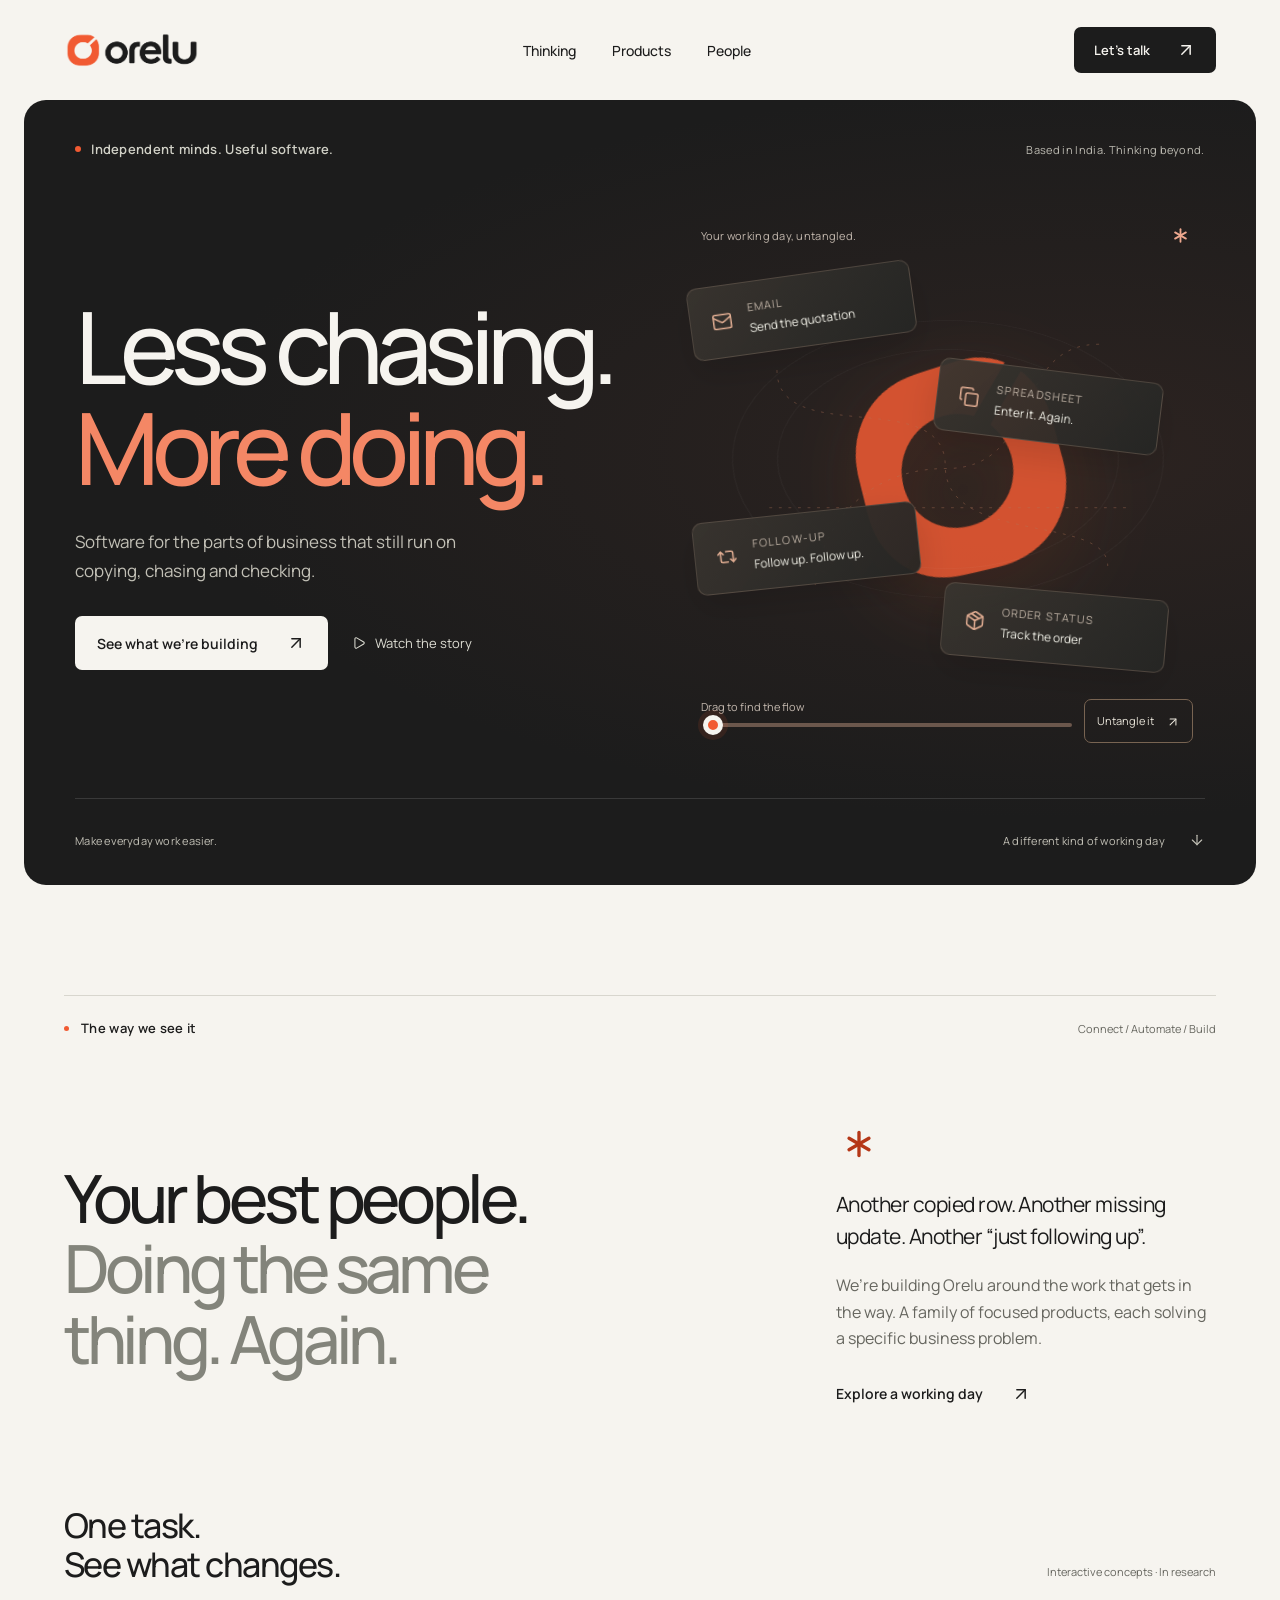
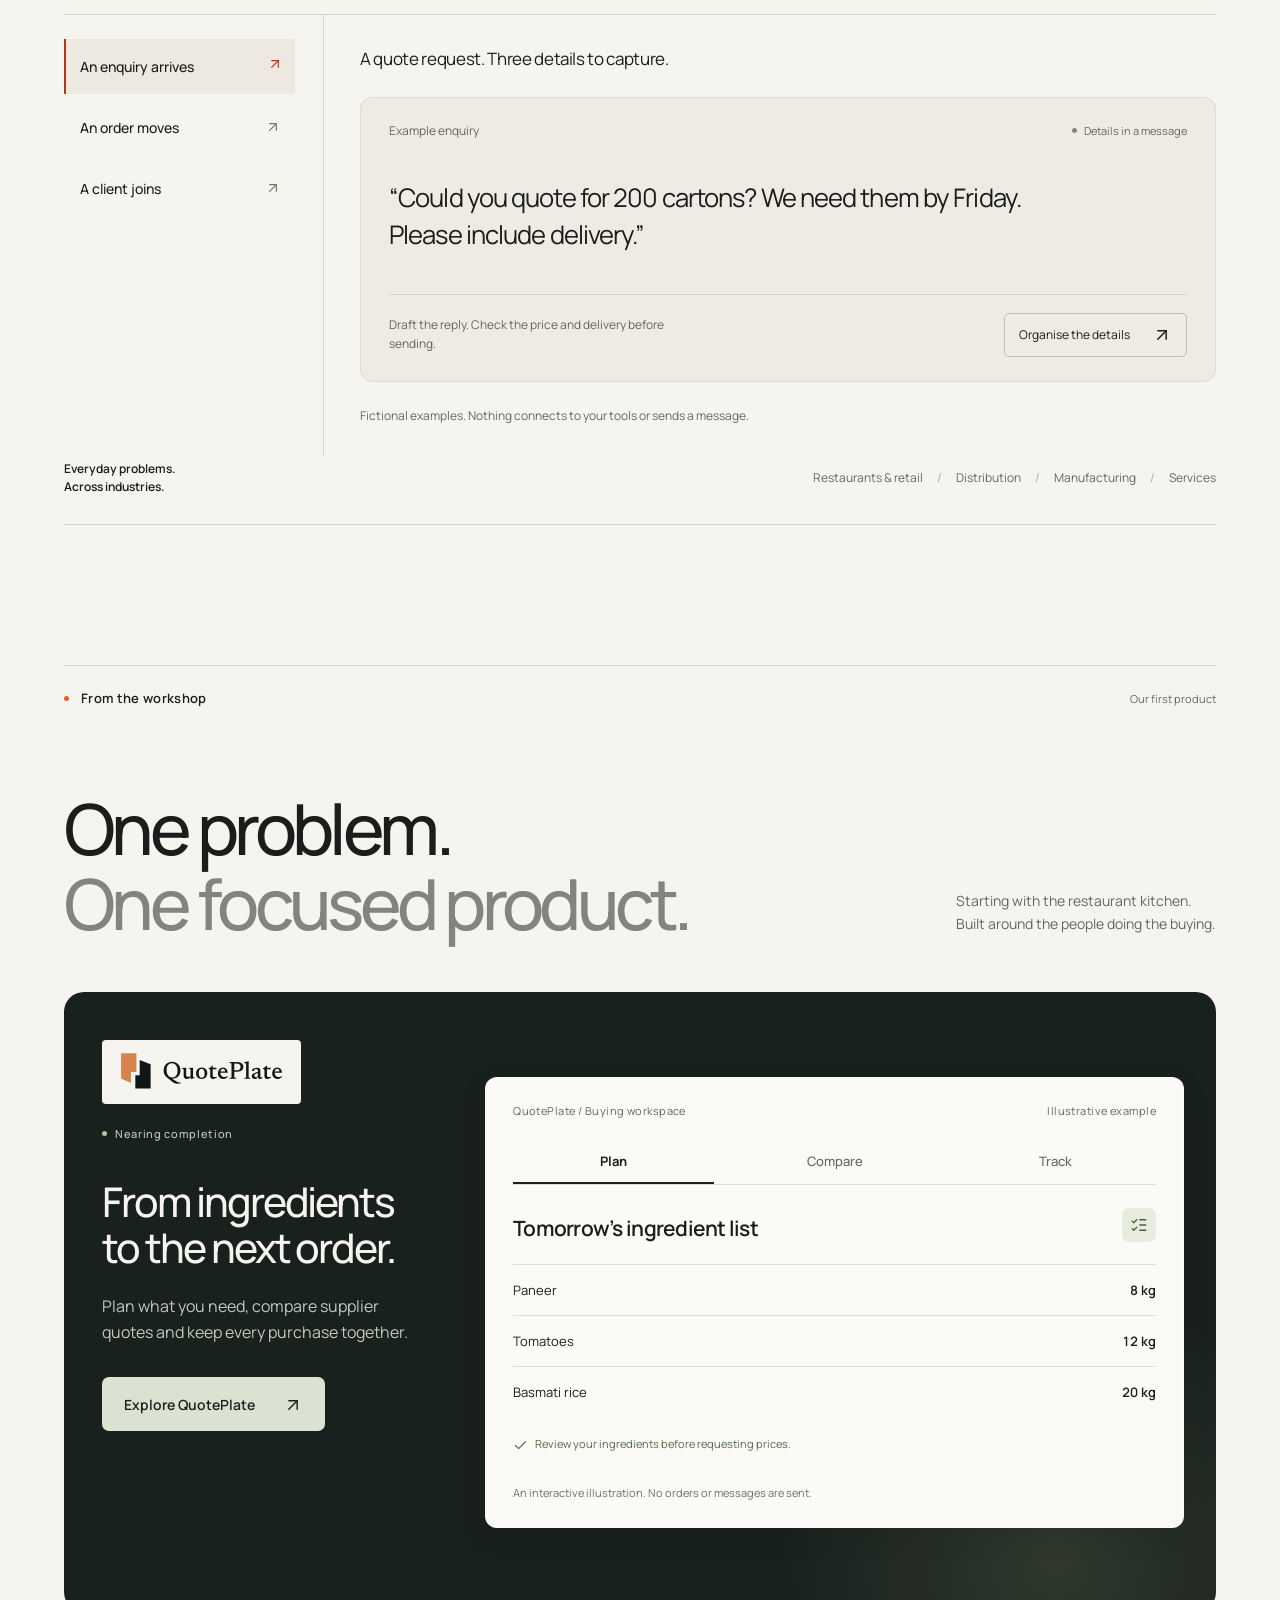
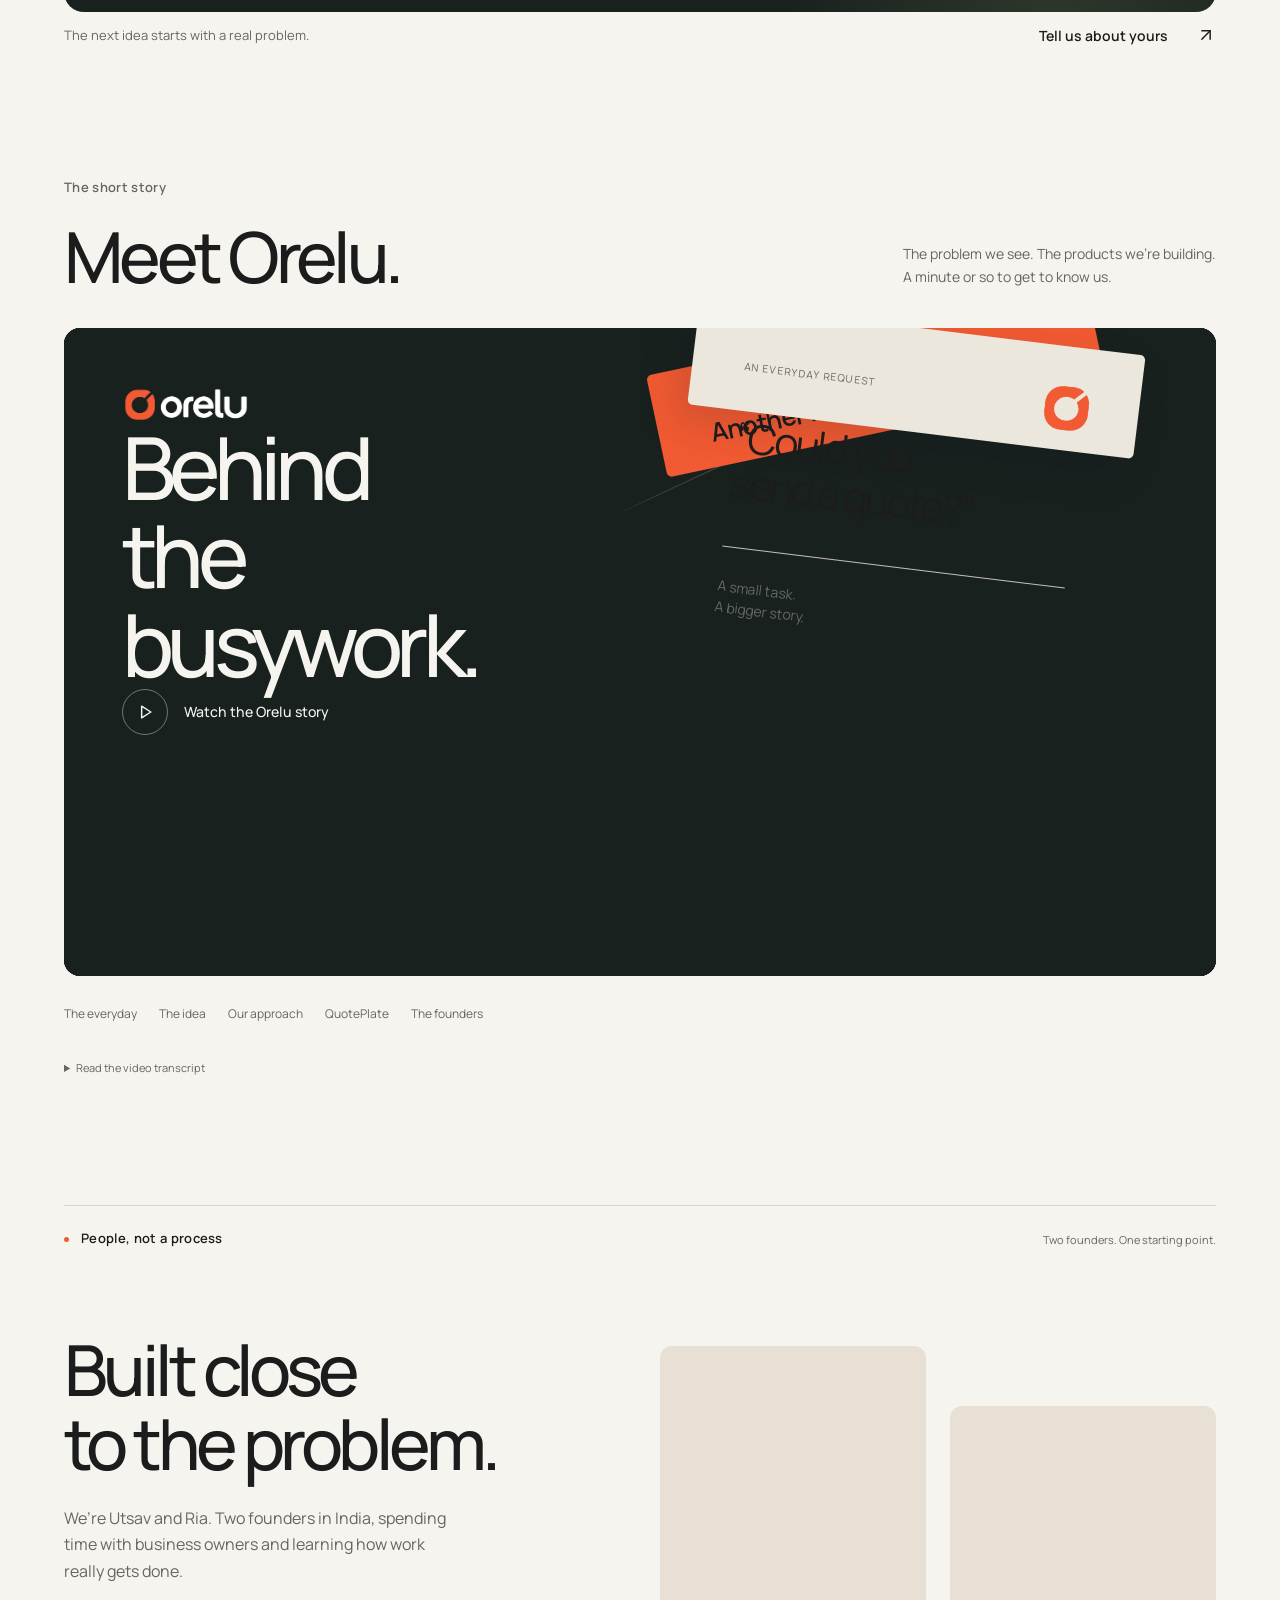
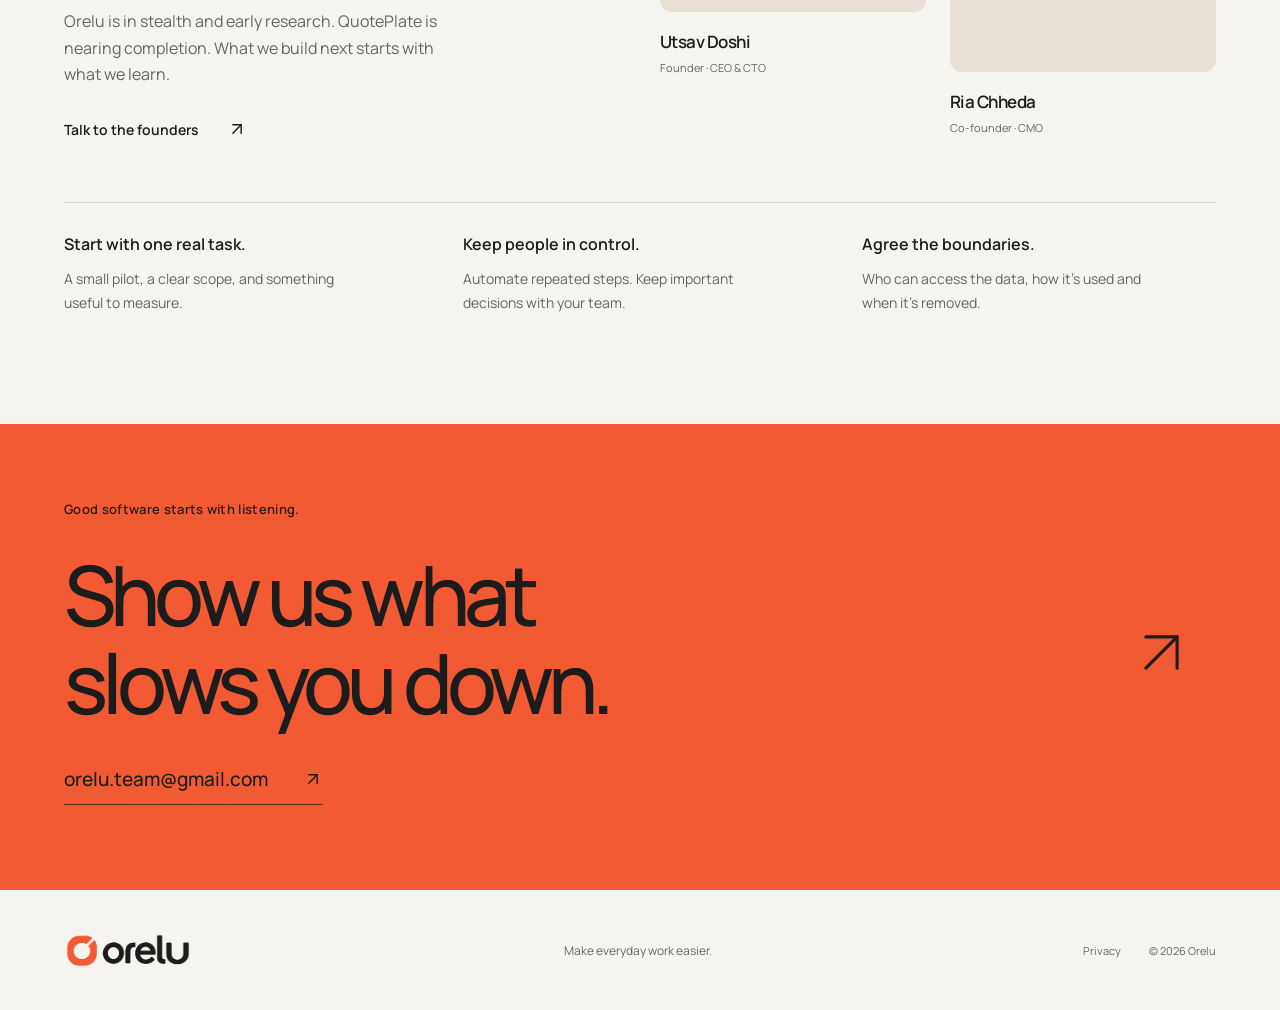
==== index.html @ 189f8495 "Publish interactive examples and new Orelu film cover" ====
<!doctype html>
<html lang="en">
<head>
  <meta charset="utf-8">
  <meta name="viewport" content="width=device-width, initial-scale=1">
  <meta name="description" content="Orelu builds software to make everyday business work easier. An independent company exploring better ways to work, starting with restaurant procurement through QuotePlate.">
  <meta name="theme-color" content="#F6F4EF">
  <meta http-equiv="Content-Security-Policy" content="default-src 'self'; script-src 'self'; style-src 'self'; img-src 'self'; font-src 'self'; connect-src 'self'; media-src 'self' blob:; object-src 'none'; base-uri 'none'; form-action 'none'; upgrade-insecure-requests">
  <meta name="referrer" content="strict-origin-when-cross-origin">
  <title>Orelu — Make everyday work easier.</title>
  <link rel="icon" type="image/png" href="assets/mark.png">
  <link rel="preload" href="assets/manrope.woff2" as="font" type="font/woff2" crossorigin>
  <link rel="stylesheet" href="styles.css">
  <script src="app.js" defer></script>
</head>
<body id="top">
<a class="skip-link" href="#main">Skip to content</a>
<header class="header wrap">
  <a href="#top" class="brand" aria-label="Orelu home"><img src="assets/orelu.png" alt="Orelu" width="147" height="42"></a>
  <button class="menu-toggle" type="button" aria-expanded="false" aria-controls="main-nav" hidden>Menu <span aria-hidden="true">+</span></button>
  <nav id="main-nav" aria-label="Main navigation"><a href="#approach">Thinking</a><a href="#products">Products</a><a href="#about">People</a></nav>
  <a class="contact-link" href="mailto:orelu.team@gmail.com">Let’s talk <svg xmlns="http://www.w3.org/2000/svg" width="20" height="20" viewBox="0 0 24 24" fill="none" stroke="currentColor" stroke-width="1.75" stroke-linecap="round" stroke-linejoin="round" class="lucide lucide-arrow-up-right icon" aria-hidden="true" focusable="false"><path d="M7 7h10v10"></path><path d="M7 17 17 7"></path></svg></a>
</header>
<main id="main">
<section class="hero" aria-labelledby="hero-title">
  <div class="hero-top"><span class="eyebrow"><span class="status-dot" aria-hidden="true"></span> Independent minds. Useful software.</span><span class="hero-coordinate">Based in India. Thinking beyond.</span></div>
  <div class="hero-grid">
    <div class="hero-copy"><h1 id="hero-title">Less chasing.<br><span>More doing.</span></h1><p class="hero-intro">Software for the parts of business that still run on copying, chasing and checking.</p><div class="hero-actions"><a href="#products" class="button button-light">See what we’re building <svg xmlns="http://www.w3.org/2000/svg" width="20" height="20" viewBox="0 0 24 24" fill="none" stroke="currentColor" stroke-width="1.75" stroke-linecap="round" stroke-linejoin="round" class="lucide lucide-arrow-up-right icon" aria-hidden="true" focusable="false"><path d="M7 7h10v10"></path><path d="M7 17 17 7"></path></svg></a><a class="watch-link" href="#film" id="watch-film"><svg xmlns="http://www.w3.org/2000/svg" width="20" height="20" viewBox="0 0 24 24" fill="none" stroke="currentColor" stroke-width="1.75" stroke-linecap="round" stroke-linejoin="round" class="lucide lucide-play icon" aria-hidden="true" focusable="false"><path d="M5 5a2 2 0 0 1 3.008-1.728l11.997 6.998a2 2 0 0 1 .003 3.458l-12 7A2 2 0 0 1 5 19z"></path></svg> Watch the story</a></div></div>
    <div class="workbench" aria-label="An illustration of turning scattered tasks into a clear workflow">
    <div class="bench-top"><span>Your working day, untangled.</span><span class="bench-symbol" aria-hidden="true"><svg xmlns="http://www.w3.org/2000/svg" width="20" height="20" viewBox="0 0 24 24" fill="none" stroke="currentColor" stroke-width="1.75" stroke-linecap="round" stroke-linejoin="round" class="lucide lucide-asterisk icon" aria-hidden="true" focusable="false"><path d="M12 6v12"></path><path d="M17.196 9 6.804 15"></path><path d="m6.804 9 10.392 6"></path></svg></span></div>
    <div class="workflow" id="workflow">
      <svg class="workflow-paths" viewBox="0 0 540 380" fill="none" aria-hidden="true"><path d="M92 98C92 180 268 114 268 198S438 248 438 303"/><path d="M429 71C337 71 369 201 269 201S132 284 132 325"/><path d="M84 242H459"/></svg>
      <div class="task task-quote"><span class="task-icon" aria-hidden="true"><svg xmlns="http://www.w3.org/2000/svg" width="20" height="20" viewBox="0 0 24 24" fill="none" stroke="currentColor" stroke-width="1.75" stroke-linecap="round" stroke-linejoin="round" class="lucide lucide-mail icon" aria-hidden="true" focusable="false"><path d="m22 7-8.991 5.727a2 2 0 0 1-2.009 0L2 7"></path><rect x="2" y="4" width="20" height="16" rx="2"></rect></svg></span><span><small>EMAIL</small>Send the quotation</span><span class="task-check" aria-hidden="true"><svg xmlns="http://www.w3.org/2000/svg" width="20" height="20" viewBox="0 0 24 24" fill="none" stroke="currentColor" stroke-width="1.75" stroke-linecap="round" stroke-linejoin="round" class="lucide lucide-check icon" aria-hidden="true" focusable="false"><path d="M20 6 9 17l-5-5"></path></svg></span></div>
      <div class="task task-copy"><span class="task-icon" aria-hidden="true"><svg xmlns="http://www.w3.org/2000/svg" width="20" height="20" viewBox="0 0 24 24" fill="none" stroke="currentColor" stroke-width="1.75" stroke-linecap="round" stroke-linejoin="round" class="lucide lucide-copy icon" aria-hidden="true" focusable="false"><rect width="14" height="14" x="8" y="8" rx="2" ry="2"></rect><path d="M4 16c-1.1 0-2-.9-2-2V4c0-1.1.9-2 2-2h10c1.1 0 2 .9 2 2"></path></svg></span><span><small>SPREADSHEET</small>Enter it. Again.</span><span class="task-check" aria-hidden="true"><svg xmlns="http://www.w3.org/2000/svg" width="20" height="20" viewBox="0 0 24 24" fill="none" stroke="currentColor" stroke-width="1.75" stroke-linecap="round" stroke-linejoin="round" class="lucide lucide-check icon" aria-hidden="true" focusable="false"><path d="M20 6 9 17l-5-5"></path></svg></span></div>
      <div class="task task-follow"><span class="task-icon" aria-hidden="true"><svg xmlns="http://www.w3.org/2000/svg" width="20" height="20" viewBox="0 0 24 24" fill="none" stroke="currentColor" stroke-width="1.75" stroke-linecap="round" stroke-linejoin="round" class="lucide lucide-repeat2 lucide-repeat-2 icon" aria-hidden="true" focusable="false"><path d="m2 9 3-3 3 3"></path><path d="M13 18H7a2 2 0 0 1-2-2V6"></path><path d="m22 15-3 3-3-3"></path><path d="M11 6h6a2 2 0 0 1 2 2v10"></path></svg></span><span><small>FOLLOW-UP</small>Follow up. Follow up.</span><span class="task-check" aria-hidden="true"><svg xmlns="http://www.w3.org/2000/svg" width="20" height="20" viewBox="0 0 24 24" fill="none" stroke="currentColor" stroke-width="1.75" stroke-linecap="round" stroke-linejoin="round" class="lucide lucide-check icon" aria-hidden="true" focusable="false"><path d="M20 6 9 17l-5-5"></path></svg></span></div>
      <div class="task task-order"><span class="task-icon" aria-hidden="true"><svg xmlns="http://www.w3.org/2000/svg" width="20" height="20" viewBox="0 0 24 24" fill="none" stroke="currentColor" stroke-width="1.75" stroke-linecap="round" stroke-linejoin="round" class="lucide lucide-package icon" aria-hidden="true" focusable="false"><path d="M11 21.73a2 2 0 0 0 2 0l7-4A2 2 0 0 0 21 16V8a2 2 0 0 0-1-1.73l-7-4a2 2 0 0 0-2 0l-7 4A2 2 0 0 0 3 8v8a2 2 0 0 0 1 1.73z"></path><path d="M12 22V12"></path><polyline points="3.29 7 12 12 20.71 7"></polyline><path d="m7.5 4.27 9 5.15"></path></svg></span><span><small>ORDER STATUS</small>Track the order</span><span class="task-check" aria-hidden="true"><svg xmlns="http://www.w3.org/2000/svg" width="20" height="20" viewBox="0 0 24 24" fill="none" stroke="currentColor" stroke-width="1.75" stroke-linecap="round" stroke-linejoin="round" class="lucide lucide-check icon" aria-hidden="true" focusable="false"><path d="M20 6 9 17l-5-5"></path></svg></span></div>
      <div class="workflow-center"><img src="assets/mark.png" alt="" width="84" height="84"></div>
    </div>
    <div class="bench-bottom"><div class="range-control"><label for="workflow-range">Drag to find the flow</label><input type="range" id="workflow-range" min="0" max="100" value="0" aria-controls="workflow" aria-valuetext="Scattered work"></div><p id="workflow-label" aria-live="polite">Scattered work</p><button class="tidy-button" type="button" aria-pressed="false" aria-controls="workflow">Untangle it <span aria-hidden="true"><svg xmlns="http://www.w3.org/2000/svg" width="20" height="20" viewBox="0 0 24 24" fill="none" stroke="currentColor" stroke-width="1.75" stroke-linecap="round" stroke-linejoin="round" class="lucide lucide-arrow-up-right icon" aria-hidden="true" focusable="false"><path d="M7 7h10v10"></path><path d="M7 17 17 7"></path></svg></span></button></div>
  </div>
  </div>
  <div class="hero-bottom"><span>Make everyday work easier.</span><a href="#approach">A different kind of working day <svg xmlns="http://www.w3.org/2000/svg" width="20" height="20" viewBox="0 0 24 24" fill="none" stroke="currentColor" stroke-width="1.75" stroke-linecap="round" stroke-linejoin="round" class="lucide lucide-arrow-down icon" aria-hidden="true" focusable="false"><path d="M12 5v14"></path><path d="m19 12-7 7-7-7"></path></svg></a></div>
</section>
<section class="approach section wrap" id="approach" aria-labelledby="approach-title">
  <div class="section-index"><p class="eyebrow">The way we see it</p><span>Connect / Automate / Build</span></div>
  <div class="manifesto"><h2 id="approach-title">Your best people.<br><span class="muted">Doing the same<br>thing. Again.</span></h2><div class="manifesto-copy"><span class="asterisk" aria-hidden="true"><svg xmlns="http://www.w3.org/2000/svg" width="20" height="20" viewBox="0 0 24 24" fill="none" stroke="currentColor" stroke-width="1.75" stroke-linecap="round" stroke-linejoin="round" class="lucide lucide-asterisk icon" aria-hidden="true" focusable="false"><path d="M12 6v12"></path><path d="M17.196 9 6.804 15"></path><path d="m6.804 9 10.392 6"></path></svg></span><p>Another copied row. Another missing update. Another “just following up”.</p><p>We’re building Orelu around the work that gets in the way. A family of focused products, each solving a specific business problem.</p><a href="#thinking" class="text-link">Explore a working day <svg xmlns="http://www.w3.org/2000/svg" width="20" height="20" viewBox="0 0 24 24" fill="none" stroke="currentColor" stroke-width="1.75" stroke-linecap="round" stroke-linejoin="round" class="lucide lucide-arrow-up-right icon" aria-hidden="true" focusable="false"><path d="M7 7h10v10"></path><path d="M7 17 17 7"></path></svg></a></div></div>
  <div class="workflow-explorer" id="thinking" aria-labelledby="explorer-title">
    <div class="explorer-heading"><h3 id="explorer-title">One task.<br>See what changes.</h3><span>Interactive concepts · In research</span></div>
    <div class="explorer-layout"><div class="example-tabs" role="tablist" aria-label="Explore everyday business processes" aria-orientation="vertical">
      <button id="example-enquiry" role="tab" aria-selected="true" aria-controls="example-panel-enquiry" tabindex="0"><span>An enquiry arrives</span><svg xmlns="http://www.w3.org/2000/svg" width="20" height="20" viewBox="0 0 24 24" fill="none" stroke="currentColor" stroke-width="1.75" stroke-linecap="round" stroke-linejoin="round" class="lucide lucide-arrow-up-right icon" aria-hidden="true" focusable="false"><path d="M7 7h10v10"></path><path d="M7 17 17 7"></path></svg></button>
      <button id="example-order" role="tab" aria-selected="false" aria-controls="example-panel-order" tabindex="-1"><span>An order moves</span><svg xmlns="http://www.w3.org/2000/svg" width="20" height="20" viewBox="0 0 24 24" fill="none" stroke="currentColor" stroke-width="1.75" stroke-linecap="round" stroke-linejoin="round" class="lucide lucide-arrow-up-right icon" aria-hidden="true" focusable="false"><path d="M7 7h10v10"></path><path d="M7 17 17 7"></path></svg></button>
      <button id="example-onboard" role="tab" aria-selected="false" aria-controls="example-panel-onboard" tabindex="-1"><span>A client joins</span><svg xmlns="http://www.w3.org/2000/svg" width="20" height="20" viewBox="0 0 24 24" fill="none" stroke="currentColor" stroke-width="1.75" stroke-linecap="round" stroke-linejoin="round" class="lucide lucide-arrow-up-right icon" aria-hidden="true" focusable="false"><path d="M7 7h10v10"></path><path d="M7 17 17 7"></path></svg></button>
    </div><div class="example-canvas"><div class="example-panel" id="example-panel-enquiry" role="tabpanel" aria-labelledby="example-enquiry" tabindex="0">
<p class="example-problem">A quote request. Three details to capture.</p>
<div class="task-demo"><div class="task-demo-top"><span>Example enquiry</span><span class="demo-state" aria-live="polite">Details in a message</span></div>
<div class="task-demo-body" id="task-detail-enquiry"><p class="raw-request">“Could you quote for 200 cartons? We need them by Friday. Please include delivery.”</p><dl class="organised-details" hidden><div><dt>Item</dt><dd>Cartons</dd></div><div><dt>Quantity</dt><dd>200</dd></div><div><dt>Needed by</dt><dd>Friday</dd></div></dl></div>
<div class="task-demo-bottom"><p class="review-note">Draft the reply. Check the price and delivery before sending.</p><button class="organise-button" type="button" data-organise aria-pressed="false" aria-controls="task-detail-enquiry" hidden>Organise the details <svg class="icon" viewBox="0 0 24 24" fill="none" stroke="currentColor" stroke-width="1.75" stroke-linecap="round" stroke-linejoin="round" aria-hidden="true"><path d="M7 7h10v10"></path><path d="M7 17 17 7"></path></svg></button></div></div></div>
<div class="example-panel" id="example-panel-order" role="tabpanel" aria-labelledby="example-order" tabindex="0" hidden>
<p class="example-problem">An update that needs to reach the right person.</p>
<div class="task-demo"><div class="task-demo-top"><span>Example order update</span><span class="demo-state" aria-live="polite">Details in a message</span></div>
<div class="task-demo-body" id="task-detail-order"><p class="raw-request">“Order 184 is packed. Dispatch is waiting for the delivery address to be confirmed.”</p><dl class="organised-details" hidden><div><dt>Order</dt><dd>184</dd></div><div><dt>Status</dt><dd>Packed</dd></div><div><dt>Next action</dt><dd>Confirm address</dd></div></dl></div>
<div class="task-demo-bottom"><p class="review-note">Confirm the address before authorising dispatch.</p><button class="organise-button" type="button" data-organise aria-pressed="false" aria-controls="task-detail-order" hidden>Organise the details <svg class="icon" viewBox="0 0 24 24" fill="none" stroke="currentColor" stroke-width="1.75" stroke-linecap="round" stroke-linejoin="round" aria-hidden="true"><path d="M7 7h10v10"></path><path d="M7 17 17 7"></path></svg></button></div></div></div>
<div class="example-panel" id="example-panel-onboard" role="tabpanel" aria-labelledby="example-onboard" tabindex="0" hidden>
<p class="example-problem">A new client. A few things still missing.</p>
<div class="task-demo"><div class="task-demo-top"><span>Example client handover</span><span class="demo-state" aria-live="polite">Details in a message</span></div>
<div class="task-demo-body" id="task-detail-onboard"><p class="raw-request">“The agreement is signed. We still need the billing contact and someone to approve account access.”</p><dl class="organised-details" hidden><div><dt>Agreement</dt><dd>Signed</dd></div><div><dt>Missing</dt><dd>Billing contact</dd></div><div><dt>Access</dt><dd>Needs approval</dd></div></dl></div>
<div class="task-demo-bottom"><p class="review-note">Review the missing details before granting access.</p><button class="organise-button" type="button" data-organise aria-pressed="false" aria-controls="task-detail-onboard" hidden>Organise the details <svg class="icon" viewBox="0 0 24 24" fill="none" stroke="currentColor" stroke-width="1.75" stroke-linecap="round" stroke-linejoin="round" aria-hidden="true"><path d="M7 7h10v10"></path><path d="M7 17 17 7"></path></svg></button></div></div></div>
<p class="example-note">Fictional examples. Nothing connects to your tools or sends a message.</p></div></div>
  </div>
  <div class="industry-note"><span>Everyday problems.<br>Across industries.</span><p>Restaurants & retail <span aria-hidden="true">/</span> Distribution <span aria-hidden="true">/</span> Manufacturing <span aria-hidden="true">/</span> Services</p></div>
</section>
<section class="products section wrap" id="products" aria-labelledby="products-title">
  <div class="section-index"><p class="eyebrow">From the workshop</p><span>Our first product</span></div>
  <div class="product-heading"><h2 id="products-title">One problem.<br><span class="muted">One focused product.</span></h2><p>Starting with the restaurant kitchen.<br>Built around the people doing the buying.</p></div>
  <article class="product-card">
    <div class="product-copy"><div class="product-brand"><img src="assets/quoteplate.svg" alt="QuotePlate" width="184" height="48"><span class="status">Nearing completion</span></div><h3>From ingredients<br>to the next order.</h3><p>Plan what you need, compare supplier quotes and keep every purchase together.</p><a href="https://quoteplate.netlify.app/" class="button button-dark" target="_blank" rel="noopener noreferrer">Explore QuotePlate <span aria-hidden="true"><svg xmlns="http://www.w3.org/2000/svg" width="20" height="20" viewBox="0 0 24 24" fill="none" stroke="currentColor" stroke-width="1.75" stroke-linecap="round" stroke-linejoin="round" class="lucide lucide-arrow-up-right icon" aria-hidden="true" focusable="false"><path d="M7 7h10v10"></path><path d="M7 17 17 7"></path></svg></span><span class="sr-only"> (opens a new tab)</span></a></div>
    <div class="product-stage"><div class="product-preview">
      <div class="preview-header"><span>QuotePlate / Buying workspace</span><span>Illustrative example</span></div>
      <div class="product-tabs" role="tablist" aria-label="Explore QuotePlate’s workflow"><button id="tab-plan" role="tab" aria-controls="panel-plan" aria-selected="true" tabindex="0">Plan</button><button id="tab-compare" role="tab" aria-controls="panel-compare" aria-selected="false" tabindex="-1">Compare</button><button id="tab-track" role="tab" aria-controls="panel-track" aria-selected="false" tabindex="-1">Track</button></div>
      <div id="panel-plan" class="preview-panel" role="tabpanel" aria-labelledby="tab-plan" tabindex="0"><div class="panel-title"><div><h4>Tomorrow’s ingredient list</h4></div><span class="preview-icon" aria-hidden="true"><svg xmlns="http://www.w3.org/2000/svg" width="20" height="20" viewBox="0 0 24 24" fill="none" stroke="currentColor" stroke-width="1.75" stroke-linecap="round" stroke-linejoin="round" class="lucide lucide-list-checks icon" aria-hidden="true" focusable="false"><path d="M13 5h8"></path><path d="M13 12h8"></path><path d="M13 19h8"></path><path d="m3 17 2 2 4-4"></path><path d="m3 7 2 2 4-4"></path></svg></span></div><div class="ingredient-row"><span>Paneer</span><span>8 kg</span></div><div class="ingredient-row"><span>Tomatoes</span><span>12 kg</span></div><div class="ingredient-row"><span>Basmati rice</span><span>20 kg</span></div><div class="preview-note"><span aria-hidden="true"><svg xmlns="http://www.w3.org/2000/svg" width="20" height="20" viewBox="0 0 24 24" fill="none" stroke="currentColor" stroke-width="1.75" stroke-linecap="round" stroke-linejoin="round" class="lucide lucide-check icon" aria-hidden="true" focusable="false"><path d="M20 6 9 17l-5-5"></path></svg></span> Review your ingredients before requesting prices.</div></div>
      <div id="panel-compare" class="preview-panel" role="tabpanel" aria-labelledby="tab-compare" tabindex="0" hidden><div class="panel-title"><div><h4>Paneer quotes, side by side</h4></div><span class="preview-icon" aria-hidden="true"><svg xmlns="http://www.w3.org/2000/svg" width="20" height="20" viewBox="0 0 24 24" fill="none" stroke="currentColor" stroke-width="1.75" stroke-linecap="round" stroke-linejoin="round" class="lucide lucide-arrow-left-right icon" aria-hidden="true" focusable="false"><path d="M8 3 4 7l4 4"></path><path d="M4 7h16"></path><path d="m16 21 4-4-4-4"></path><path d="M20 17H4"></path></svg></span></div><div class="compare-head"><span>Paneer · 8 kg</span><span>Price / kg</span></div><div class="ingredient-row"><span>Sample supplier A</span><span>₹320</span></div><div class="ingredient-row"><span>Sample supplier B</span><span>₹335</span></div><div class="ingredient-row"><span>Sample supplier C</span><span>₹310</span></div><div class="preview-note">Compare tax and delivery charges before deciding.</div></div>
      <div id="panel-track" class="preview-panel" role="tabpanel" aria-labelledby="tab-track" tabindex="0" hidden><div class="panel-title"><div><h4>From decision to delivery</h4></div><span class="preview-icon" aria-hidden="true"><svg xmlns="http://www.w3.org/2000/svg" width="20" height="20" viewBox="0 0 24 24" fill="none" stroke="currentColor" stroke-width="1.75" stroke-linecap="round" stroke-linejoin="round" class="lucide lucide-clipboard-check icon" aria-hidden="true" focusable="false"><rect width="8" height="4" x="8" y="2" rx="1" ry="1"></rect><path d="M16 4h2a2 2 0 0 1 2 2v14a2 2 0 0 1-2 2H6a2 2 0 0 1-2-2V6a2 2 0 0 1 2-2h2"></path><path d="m9 14 2 2 4-4"></path></svg></span></div><div class="ingredient-row"><span>Purchasing decision</span><span class="record-label">Recorded</span></div><div class="ingredient-row"><span>Delivery</span><span class="record-label">Received</span></div><div class="ingredient-row"><span>Next purchase</span><span class="record-label">Ready to repeat</span></div><div class="preview-note">Keep purchasing history with your restaurant team.</div></div>
      <p class="preview-disclaimer">An interactive illustration. No orders or messages are sent.</p>
    </div>
  </div></article>
  <div class="next-product"><p>The next idea starts with a real problem.</p><a class="text-link" href="mailto:orelu.team@gmail.com">Tell us about yours <svg xmlns="http://www.w3.org/2000/svg" width="20" height="20" viewBox="0 0 24 24" fill="none" stroke="currentColor" stroke-width="1.75" stroke-linecap="round" stroke-linejoin="round" class="lucide lucide-arrow-up-right icon" aria-hidden="true" focusable="false"><path d="M7 7h10v10"></path><path d="M7 17 17 7"></path></svg></a></div>
</section>
<section id="film" class="film-section section wrap" aria-labelledby="film-title"><div class="film-heading"><div><p class="eyebrow">The short story</p><h2 id="film-title">Meet Orelu.</h2></div><p>The problem we see. The products we’re building.<br>A minute or so to get to know us.</p></div><div class="film-player"><video id="intro-video" tabindex="0" controls playsinline preload="none" poster="assets/orelu-brand-film.jpg" aria-label="Orelu introduction"><source src="assets/orelu-brand-film.mp4" type="video/mp4"><track kind="captions" src="assets/orelu-brand-film.vtt" srclang="en" label="English"><p>Your browser does not support video. <a href="assets/orelu-brand-film.mp4">Download the Orelu introduction</a>.</p></video><button class="film-cover" type="button" aria-label="Play the Orelu introduction with sound" aria-controls="intro-video" hidden>
<span class="film-cover-copy"><img src="assets/orelu-light.png" alt="" width="147" height="42"><span class="film-cover-title">Behind<br>the busywork.</span><span class="film-cover-play"><svg class="icon" viewBox="0 0 24 24" fill="none" stroke="currentColor" stroke-width="1.75" stroke-linejoin="round" aria-hidden="true"><path d="m8 5 11 7-11 7Z"></path></svg> Watch the Orelu story</span></span>
<span class="film-cover-art" aria-hidden="true"><span class="cover-orbit"></span><span class="cover-slip slip-back">Another follow-up.</span><span class="cover-slip slip-front"><span class="slip-label">AN EVERYDAY REQUEST</span><span class="slip-message">“Could you<br>send a quote?”</span><span class="slip-rule"></span><span class="slip-foot">A small task.<br>A bigger story.</span><img src="assets/mark.png" alt="" width="64" height="64"></span></span>
</button></div><div class="film-chapters" aria-label="Jump to a video chapter"><button type="button" aria-controls="intro-video" data-film-time="0.00">The everyday</button><button type="button" aria-controls="intro-video" data-film-time="16.29">The idea</button><button type="button" aria-controls="intro-video" data-film-time="24.45">Our approach</button><button type="button" aria-controls="intro-video" data-film-time="34.17">QuotePlate</button><button type="button" aria-controls="intro-video" data-film-time="55.08">The founders</button></div><p id="film-status" class="film-status" role="status" aria-live="polite"></p><details class="transcript"><summary>Read the video transcript</summary><p>You answer an enquiry. Copy the details into a sheet. Then chase an approval. By the time you're done, there's another one waiting. That's the everyday work we're looking at. The small, repeated jobs that take people away from running their business. Orelu is our way of working on that problem. We're building a family of software products, each focused on one business need. The approach is simple. Connect the information. Automate the repeated steps. And leave the important decisions with the people who know the business. Our first product is QuotePlate. It's nearly ready, and it's built around how restaurants buy their ingredients. Start with a menu. Review what you need. Then bring suppliers and price requests into the same workflow. Compare the quotes, including tax and delivery. Make a decision, and keep a record of what arrives. We're Utsav and Ria, two founders in India. We're still early, listening to business owners across different industries. We start with one task, clear access rules, and a small pilot. If it helps, we build from there. Got something your team keeps doing the hard way? Tell us. Orelu. Make everyday work easier.</p></details></section>
<section class="people-section section wrap" id="about" aria-labelledby="about-title">
 <div class="section-index"><p class="eyebrow">People, not a process</p><span>Two founders. One starting point.</span></div>
 <div class="people-grid"><div class="people-copy"><h2 id="about-title">Built close<br>to the problem.</h2><p>We’re Utsav and Ria. Two founders in India, spending time with business owners and learning how work really gets done.</p><p>Orelu is in stealth and early research. QuotePlate is nearing completion. What we build next starts with what we learn.</p><a href="mailto:orelu.team@gmail.com" class="text-link">Talk to the founders <svg xmlns="http://www.w3.org/2000/svg" width="20" height="20" viewBox="0 0 24 24" fill="none" stroke="currentColor" stroke-width="1.75" stroke-linecap="round" stroke-linejoin="round" class="lucide lucide-arrow-up-right icon" aria-hidden="true" focusable="false"><path d="M7 7h10v10"></path><path d="M7 17 17 7"></path></svg></a></div><div class="founders"><article class="founder"><div class="portrait avatar avatar-utsav"><img src="assets/founder-avatars.png" width="1774" height="887" alt="Illustrated avatar for Utsav Doshi" loading="lazy"></div><h3>Utsav Doshi</h3><p>Founder · CEO & CTO</p></article><article class="founder"><div class="portrait avatar avatar-ria"><img src="assets/founder-avatars.png" width="1774" height="887" alt="Illustrated avatar for Ria Chheda" loading="lazy"></div><h3>Ria Chheda</h3><p>Co-founder · CMO</p></article></div></div>
 <div class="principles" aria-label="How we work"><article><span>Start with one real task.</span><p>A small pilot, a clear scope, and something useful to measure.</p></article><article><span>Keep people in control.</span><p>Automate repeated steps. Keep important decisions with your team.</p></article><article><span>Agree the boundaries.</span><p>Who can access the data, how it’s used and when it’s removed.</p></article></div>
</section>
<section class="contact-section" id="contact" aria-labelledby="contact-title"><div class="wrap contact-grid"><div><p class="eyebrow">Good software starts with listening.</p><h2 id="contact-title">Show us what<br>slows you down.</h2><a class="email-link" href="mailto:orelu.team@gmail.com">orelu.team@gmail.com <svg xmlns="http://www.w3.org/2000/svg" width="20" height="20" viewBox="0 0 24 24" fill="none" stroke="currentColor" stroke-width="1.75" stroke-linecap="round" stroke-linejoin="round" class="lucide lucide-arrow-up-right icon" aria-hidden="true" focusable="false"><path d="M7 7h10v10"></path><path d="M7 17 17 7"></path></svg></a></div><a class="contact-arrow" href="mailto:orelu.team@gmail.com" aria-label="Email Orelu"><svg xmlns="http://www.w3.org/2000/svg" width="20" height="20" viewBox="0 0 24 24" fill="none" stroke="currentColor" stroke-width="1.75" stroke-linecap="round" stroke-linejoin="round" class="lucide lucide-arrow-up-right icon" aria-hidden="true" focusable="false"><path d="M7 7h10v10"></path><path d="M7 17 17 7"></path></svg></a></div></section>
</main>
<footer class="footer wrap"><a href="#top" aria-label="Orelu home"><img src="assets/orelu.png" alt="Orelu" width="147" height="42"></a><p>Make everyday work easier.</p><div><a href="privacy.html">Privacy</a><span>© 2026 Orelu</span></div></footer>
</body></html>
---- styles.css ----
@font-face{font-family:Manrope;src:url('assets/manrope.woff2') format('woff2');font-weight:200 800;font-display:swap}
@font-face{font-family:Sora;src:url('assets/sora-semibold.ttf') format('truetype');font-weight:600;font-display:swap}
:root{--paper:#f6f4ef;--ink:#1c1c1c;--muted:#66665f;--line:#d8d6ce;--orange:#f15a32;--dark-orange:#b53717;--green:#19211f;--space:clamp(24px,5vw,80px);--ease:cubic-bezier(.22,.8,.2,1)}
*{box-sizing:border-box}html{scroll-behavior:smooth;scroll-padding-top:32px}body{margin:0;background:var(--paper);color:var(--ink);font-family:Manrope,sans-serif;-webkit-font-smoothing:antialiased}a{color:inherit;text-decoration:none}button,input{font:inherit}button,a,input{-webkit-tap-highlight-color:transparent}button{cursor:pointer}button{color:inherit}img{display:block;max-width:100%;height:auto}p{line-height:1.65}h1,h2,h3,h4,p{margin-top:0}h1,h2,h3{font-weight:500;text-wrap:balance}h1,h2{letter-spacing:-.065em}h2{font-size:clamp(42px,5.5vw,80px);line-height:1.06;margin-bottom:0}h3{letter-spacing:-.045em}a,button{touch-action:manipulation}a:focus-visible,button:focus-visible,input:focus-visible,[tabindex="0"]:focus-visible{outline:3px solid var(--orange);outline-offset:6px}::selection{background:#ffc1a8;color:#1c1c1c}[hidden]{display:none!important}.wrap{max-width:1600px;margin-inline:auto;padding-inline:var(--space)}.section{padding-block:110px}.icon{display:inline-block;width:20px;height:20px;flex-shrink:0;vertical-align:middle;stroke-width:1.75}.eyebrow{font-size:13px;font-weight:600;letter-spacing:.025em;margin:0}.muted{color:#83847b}.skip-link{position:fixed;top:-90px;left:20px;background:var(--ink);color:var(--paper);padding:16px;z-index:40}.skip-link:focus{top:15px}.sr-only{position:absolute;width:1px;height:1px;overflow:hidden;clip:rect(0,0,0,0);white-space:nowrap}.header{height:100px;display:flex;align-items:center;justify-content:space-between;gap:35px}.brand img{width:136px}.header nav{display:flex;gap:36px}.header nav a{font-size:14px;font-weight:500;min-height:44px;display:flex;align-items:center;position:relative}.header nav a:after{content:'';position:absolute;bottom:7px;height:1px;background:var(--ink);left:0;right:0;transform:scaleX(0);transform-origin:left;transition:transform .25s var(--ease)}.header nav a:hover:after{transform:scaleX(1)}.contact-link{display:inline-flex;gap:26px;align-items:center;min-height:46px;padding:12px 20px;background:var(--ink);color:var(--paper);border-radius:7px;font-size:13px;font-weight:600;transition:background .2s}.contact-link:hover{background:#3e4037}.menu-toggle{display:none}.button{display:inline-flex;align-items:center;justify-content:space-between;gap:28px;min-height:54px;padding:16px 22px;border-radius:7px;font-size:14px;font-weight:600;transition:background .25s,transform .25s var(--ease)}.button:hover{transform:translateY(-2px)}.button:active{transform:translateY(0)}.button-light{background:var(--paper);color:var(--ink)}.button-light:hover{background:#e7e1d5}.button-dark{background:var(--ink);color:var(--paper)}.button-dark:hover{background:#373b34}.text-link{display:inline-flex;align-items:center;justify-content:space-between;gap:28px;min-height:44px;font-size:14px;font-weight:600}.text-link .icon,.contact-link .icon,.button .icon{transition:transform .3s var(--ease)}.text-link:hover .icon,.contact-link:hover .icon,.button:hover .icon{transform:translate(3px,-3px)}
/* One dark opening, with a working-day illustration controlled by the visitor. */
.hero{position:relative;max-width:1552px;margin:0 24px;background:#1c1c1c;border-radius:22px;color:var(--paper);padding:40px clamp(30px,4vw,64px) 28px;overflow:hidden}.hero:before{content:'';position:absolute;inset:0;background:radial-gradient(ellipse at 85% 45%,#54342b4a,transparent 60%);pointer-events:none}.hero-top,.hero-bottom{position:relative;display:flex;align-items:center;justify-content:space-between;gap:24px;z-index:2}.hero-top .eyebrow{display:flex;align-items:center;gap:10px;color:#d0d0c6}.status-dot{width:6px;height:6px;background:var(--orange);border-radius:50%}.hero-coordinate{font-size:11px;color:#bebcb3;letter-spacing:.03em}.hero-grid{position:relative;display:grid;grid-template-columns:1.13fr 1fr;align-items:center;gap:30px;min-height:640px;padding-block:45px 35px}.hero-copy{position:relative;z-index:2}.hero h1{font-size:clamp(64px,7.8vw,120px);font-weight:500;line-height:1.015;letter-spacing:-.075em;margin:0 0 30px;white-space:nowrap}.hero h1>span{color:#f48765}.hero-intro{color:#c2c0b6;font-size:17px;max-width:390px;margin:0 0 30px;line-height:1.7}.hero-actions{display:flex;gap:24px;align-items:center;flex-wrap:wrap}.watch-link{display:inline-flex;align-items:center;gap:9px;min-height:44px;color:#deded4;font-size:13px}.watch-link:hover{color:white}.watch-link .icon{width:14px;height:14px}.hero-bottom{border-top:1px solid #ffffff20;padding-top:24px;font-size:11px;color:#c2c0b6;letter-spacing:.02em}.hero-bottom a{display:flex;align-items:center;gap:24px;min-height:34px}.hero-bottom .icon{width:16px}.workbench{position:relative;min-width:0;align-self:center;--flow:0}.bench-top{display:flex;align-items:center;justify-content:space-between;font-size:11px;letter-spacing:.025em;color:#c2b7ad;padding-inline:12px}.bench-symbol .icon{width:25px;height:25px;color:#eea88f}.workflow{position:relative;height:420px;isolation:isolate}.workflow:before,.workflow:after{content:'';position:absolute;width:340px;height:340px;left:calc(50% - 170px);top:40px;border:1px solid #ffffff0a;border-radius:50%;transform:rotateX(50deg) rotateZ(-30deg);pointer-events:none}.workflow:after{width:430px;height:430px;left:calc(50% - 215px);top:-5px}.workflow-paths{position:absolute;inset:0;width:100%;height:100%;stroke:#b4785b66;stroke-width:1;stroke-dasharray:3 7;opacity:calc(1 - var(--flow));transition:opacity .15s}.workflow-center{position:absolute;left:27%;top:22%;width:50%;z-index:-1;transform:perspective(700px) rotateY(-15deg) rotateZ(-15deg) scale(calc(1 - var(--flow)*.1));opacity:calc(.85 - var(--flow)*.8);transition:opacity .15s}.workflow-center img{width:100%;filter:drop-shadow(0 22px 36px #ad3e1938)}.task{position:absolute;display:flex;align-items:center;gap:12px;padding:15px 16px;width:225px;min-height:73px;background:linear-gradient(130deg,#38342fee,#252523f5);border:1px solid #84716266;border-radius:10px;color:#f1f0e7;font-size:12px;box-shadow:0 14px 35px #00000020;white-space:nowrap;transform:translate(var(--tx,0px),var(--ty,0px)) rotate(var(--rotation,0deg));will-change:transform;z-index:2}.task small{display:block;font-size:11px;letter-spacing:.1em;color:#bdb0a3;margin-bottom:5px}.task-icon{display:grid;place-items:center;width:30px;height:30px;flex-shrink:0;color:#e0ac91}.task-icon .icon{width:21px;height:21px}.task-quote{left:0;top:26px;--rotation:-8deg}.task-copy{left:48%;top:122px;--rotation:7deg}.task-follow{left:1%;top:264px;--rotation:-6deg}.task-order{left:49%;top:343px;--rotation:5deg}.task-check{margin-left:auto;color:#c5d5b1;opacity:var(--flow);overflow:hidden;width:calc(var(--flow)*19px)}.task-check .icon{width:16px;height:16px}.bench-bottom{position:relative;display:flex;align-items:center;flex-wrap:wrap;gap:14px;padding:16px 12px 0}.range-control{flex:1;min-width:150px}.range-control label{display:block;font-size:11px;color:#c2b7ad;margin-bottom:9px}.range-control input{display:block;appearance:none;width:100%;height:4px;border-radius:3px;background:#6b574c;accent-color:var(--orange);cursor:ew-resize}.range-control input::-webkit-slider-thumb{appearance:none;width:20px;height:20px;border-radius:50%;border:5px solid #f6f4ef;background:var(--orange);box-shadow:0 0 0 5px #f15a321c}.range-control input::-moz-range-thumb{width:10px;height:10px;border:5px solid #f6f4ef;border-radius:50%;background:var(--orange)}#workflow-label{display:none}.tidy-button{background:none;color:#e8e4d9;border:1px solid #786452;border-radius:7px;font-size:11px;padding:12px;min-height:44px;margin-top:15px;transition:background .2s}.tidy-button .icon{width:14px;height:14px;margin-left:10px}.tidy-button:hover{background:#ffffff0b}.tidy-button[aria-pressed=true]{background:#d6d7c7;color:#1c1c1c;border-color:#d6d7c7}
.section-index{display:flex;justify-content:space-between;gap:24px;align-items:center;border-top:1px solid var(--line);padding-top:22px;margin-bottom:58px}.section-index>.eyebrow{display:flex;align-items:center;gap:12px}.section-index>.eyebrow:before{content:'';width:5px;height:5px;background:var(--orange);border-radius:50%}.section-index>span{font-size:11px;color:var(--muted)}.manifesto{display:grid;grid-template-columns:1.15fr 1fr;gap:90px;align-items:center}.manifesto h2{font-size:clamp(44px,5.2vw,76px)}.manifesto-copy{max-width:380px;margin-left:auto}.manifesto-copy p{font-size:16px;color:var(--muted);margin:20px 0}.manifesto-copy p:first-of-type{font-size:21px;color:var(--ink);line-height:1.5;letter-spacing:-.025em}.asterisk{display:block;color:var(--dark-orange);margin-bottom:22px}.asterisk .icon{width:46px;height:46px}.workflow-explorer{margin-top:90px}.explorer-heading{display:flex;justify-content:space-between;gap:30px;align-items:end;padding:0 0 30px}.explorer-heading h3{font-size:34px;line-height:1.15;margin:0}.explorer-heading>span{font-size:11px;color:var(--muted);padding-bottom:5px}.explorer-layout{display:grid;grid-template-columns:260px 1fr;border-top:1px solid #d4d0c4}.example-tabs{padding:24px 28px 24px 0;display:flex;flex-direction:column;gap:6px;border-right:1px solid var(--line)}.example-tabs button{display:flex;align-items:center;justify-content:space-between;gap:15px;text-align:left;border:0;background:none;padding:18px 14px;border-radius:0;border-left:2px solid transparent;min-height:54px;font-size:14px;font-weight:500;transition:background .2s,color .2s,border-color .2s}.example-tabs button>.icon{width:16px;height:16px;color:#757267;transition:transform .25s}.example-tabs button:hover{background:#ede9e0}.example-tabs button[aria-selected=true]{background:#ede9e0;color:var(--ink);border-left-color:var(--dark-orange)}.example-tabs button[aria-selected=true]>.icon{color:var(--dark-orange);transform:translate(2px,-2px)}.example-canvas{padding:30px 0 30px 36px;min-width:0}.example-problem{font-size:17px;letter-spacing:-.02em;margin:0 0 24px;max-width:620px;min-height:28px}.example-note{font-size:12px;color:var(--muted);margin:24px 0 0;max-width:570px}.example-panel:not([hidden]),.preview-panel:not([hidden]){animation:panel-arrive .35s var(--ease)}@keyframes panel-arrive{from{transform:translateY(6px)}to{transform:none}}.industry-note{display:flex;gap:35px;justify-content:space-between;align-items:center;border-bottom:1px solid var(--line);padding:28px 0}.industry-note>span{font-size:12px;line-height:1.5;font-weight:600}.industry-note p{font-size:12px;color:var(--muted);margin:0}.industry-note p span{margin-inline:12px;color:#aaa69c}
.products{padding-top:30px}.product-heading{display:flex;justify-content:space-between;align-items:end;gap:40px;margin-bottom:52px}.product-heading p{font-size:14px;color:var(--muted);margin:0 0 5px;max-width:300px}.product-card{position:relative;display:grid;grid-template-columns:.72fr 1.28fr;gap:10px;border-radius:20px;overflow:hidden;background:var(--green);min-height:620px}.product-copy{padding:48px 38px;color:var(--paper);position:relative;z-index:1}.product-brand{display:flex;flex-direction:column;align-items:start;gap:22px;margin-bottom:38px}.product-brand img{width:175px;background:#f6f4ef;border-radius:4px;padding:9px 12px;box-sizing:content-box}.status{font-size:11px;font-weight:500;letter-spacing:.06em;color:#c0cbb9;display:flex;align-items:center;gap:8px}.status:before{content:'';width:5px;height:5px;background:#b6c59e;border-radius:50%}.product-copy h3{font-size:clamp(30px,3.2vw,45px);line-height:1.12;letter-spacing:-.05em;margin:0 0 22px}.product-copy>p{font-size:16px;color:#c0c9bc;max-width:320px;margin-bottom:32px}.product-copy .button{background:#dce2d1;color:#19211f}.product-copy .button:hover{background:#eef1e7}.product-stage{position:relative;display:flex;align-items:center;justify-content:center;padding:42px 32px 42px 0;min-width:0;isolation:isolate}.product-stage:before{content:'';position:absolute;width:600px;height:600px;right:-140px;bottom:-250px;background:radial-gradient(ellipse,#83935b35,transparent 65%);z-index:-1}.product-preview{width:100%;padding:25px 27px;background:#fbfaf6;border:1px solid #ffffff70;border-radius:12px;color:var(--ink);box-shadow:0 8px 28px #101a161a;min-width:0}.preview-header{display:flex;align-items:center;justify-content:space-between;flex-wrap:wrap;gap:8px;font-size:11px;letter-spacing:.04em;color:var(--muted)}.product-tabs{display:flex;gap:20px;border-bottom:1px solid #dedfd5;margin:22px 0}.product-tabs button{flex:1;border:0;border-bottom:2px solid transparent;background:none;color:var(--muted);padding:12px 4px;min-height:44px;font-size:13px;font-weight:500;transition:color .2s,border-color .2s}.product-tabs button:hover{color:var(--ink);border-bottom-color:#afb8a7}.product-tabs button[aria-selected=true]{color:var(--green);border-bottom-color:var(--green);font-weight:700}.preview-panel{min-height:255px}.panel-title{display:flex;align-items:center;justify-content:space-between;gap:12px;margin:22px 0}.panel-title h4{font-size:21px;letter-spacing:-.035em;font-weight:600;margin:7px 0 0}.preview-icon{display:grid;place-items:center;border-radius:7px;background:#e7ecdf;width:34px;height:34px;flex-shrink:0;color:#436444}.preview-icon .icon{width:18px;height:18px}.ingredient-row{display:flex;justify-content:space-between;gap:12px;border-top:1px solid #dedfd5;padding:16px 0;font-size:13px;font-variant-numeric:tabular-nums}.ingredient-row>span:last-child{font-weight:600}.record-label{color:#446343;font-size:11px}.compare-head{display:flex;justify-content:space-between;gap:10px;font-size:11px;padding-bottom:9px;color:#61685c}.preview-note{font-size:11px;color:#526c47;margin-top:7px;padding-top:12px;line-height:1.5}.preview-note .icon{width:15px;height:15px;margin-right:5px}.preview-disclaimer{font-size:11px;line-height:1.6;color:#6a7065;margin:22px 0 0}.next-product{display:flex;align-items:center;justify-content:space-between;gap:25px;padding-top:25px}.next-product p{font-size:13px;color:var(--muted);margin:0}
.film-section{padding-top:10px}.film-heading{display:flex;align-items:end;justify-content:space-between;gap:30px;margin-bottom:35px}.film-heading .eyebrow{margin-bottom:20px;color:var(--muted)}.film-heading>p{font-size:14px;color:var(--muted);margin:0 0 5px}.film-section video{display:block;width:100%;aspect-ratio:16/9;max-height:720px;background:#19211f;object-fit:contain;border-radius:16px}.film-chapters{display:flex;flex-wrap:wrap;gap:22px;margin-top:16px}.film-chapters button{min-height:44px;padding:8px 0;border:0;border-bottom:1px solid transparent;background:none;font-size:12px;color:#66665f;transition:color .2s,border-color .2s}.film-chapters button:hover{color:var(--ink);border-color:var(--ink)}.film-status{font-size:13px;color:var(--muted);margin:14px 0 0}.film-status:empty{display:none}.transcript{font-size:11px;color:var(--muted);margin-top:14px}.transcript summary{min-height:35px;cursor:pointer;width:fit-content;align-content:center}.transcript p{font-size:14px;max-width:850px;margin-top:16px}
.people-section{padding-top:10px}.people-grid{display:grid;grid-template-columns:1fr 1.1fr;gap:90px;align-items:center}.people-copy>p{max-width:390px;font-size:16px;color:var(--muted);margin:24px 0 0}.people-copy .text-link{margin-top:20px}.founders{display:grid;grid-template-columns:1fr 1fr;gap:24px;align-items:start}.founder:last-child{margin-top:60px}.portrait{position:relative;overflow:hidden;border-radius:12px;background:#e8e0d5;aspect-ratio:1}.avatar img{max-width:none;width:200%;height:100%;object-fit:fill;transition:transform .6s var(--ease)}.avatar-ria img{margin-left:-100%}.founder:hover .avatar img{transform:scale(1.025)}.founder h3{font-size:17px;font-weight:600;letter-spacing:-.03em;margin:18px 0 6px}.founder p{font-size:11px;color:var(--muted);margin:0}.principles{display:grid;grid-template-columns:repeat(3,1fr);gap:45px;border-top:1px solid var(--line);padding-top:30px;margin-top:75px}.principles article{max-width:310px}.principles span{font-size:16px;font-weight:600}.principles p{font-size:14px;color:var(--muted);margin:12px 0 0}.contact-section{background:var(--orange);padding:75px 0 85px}.contact-grid{display:flex;justify-content:space-between;align-items:center;gap:50px}.contact-section .eyebrow{margin-bottom:30px;color:#2a1e18}.contact-section h2{font-size:clamp(48px,6.5vw,96px);font-weight:500;letter-spacing:-.07em}.email-link{display:inline-flex;gap:35px;align-items:center;border-bottom:1px solid #633424;padding-bottom:12px;margin-top:40px;font-size:19px;font-weight:500;transition:gap .3s var(--ease)}.email-link:hover{gap:45px}.contact-arrow{display:grid;place-items:center;width:110px;height:110px;transition:transform .25s var(--ease)}.contact-arrow .icon{width:75px;height:75px;stroke-width:1}.contact-arrow:hover{transform:translate(5px,-5px)}.footer{display:flex;align-items:center;justify-content:space-between;gap:25px;padding-block:38px}.footer img{width:128px}.footer p{font-size:12px;color:var(--muted);margin:0}.footer div{display:flex;gap:28px;font-size:11px;color:var(--muted);align-items:center}.footer a{min-height:44px;display:flex;align-items:center}.footer>span{font-size:11px;color:var(--muted)}.legal{max-width:840px;margin:70px auto 100px;padding-inline:var(--space)}.legal h1{font-size:clamp(44px,5vw,70px);line-height:1.05;font-weight:500;margin:30px 0}.legal h2{font-size:28px;margin-top:40px}.legal p{font-size:16px;color:var(--muted)}.legal a{text-decoration:underline;text-underline-offset:4px}.reveal{transition:transform .7s var(--ease)}.reveal.ready:not(.visible){transform:translateY(24px)}

/* Each concept changes locally; review stays visible in both states. */
.task-demo{background:#eeebe3;border:1px solid #dedacf;border-radius:12px;padding:24px 28px}
.task-demo-top{display:flex;justify-content:space-between;gap:20px;align-items:center;font-size:12px;color:var(--muted)}
.demo-state{display:flex;align-items:center;gap:7px;font-size:11px}
.demo-state:before{content:'';width:5px;height:5px;border-radius:50%;background:#85867b;flex-shrink:0}
.is-organised .demo-state{color:#405b45}.is-organised .demo-state:before{background:#405b45}
.task-demo-body{display:flex;align-items:center;min-height:155px;padding-block:22px}
.raw-request{font-size:clamp(19px,2vw,27px);line-height:1.45;letter-spacing:-.035em;max-width:660px;margin:0;text-wrap:pretty}
.organised-details{width:100%;display:grid;grid-template-columns:repeat(3,minmax(0,1fr));gap:22px;margin:0;animation:panel-arrive .25s var(--ease)}
.organised-details div{border-left:1px solid #cec9bc;padding-left:18px}
.organised-details dt{font-size:12px;color:var(--muted);margin-bottom:10px}
.organised-details dd{font-size:clamp(18px,2vw,27px);letter-spacing:-.04em;font-weight:500;margin:0;line-height:1.2;overflow-wrap:anywhere}
.task-demo-bottom{display:flex;justify-content:space-between;align-items:center;gap:20px;padding-top:18px;border-top:1px solid #d6d1c5}
.review-note{font-size:12px;line-height:1.55;max-width:320px;color:var(--muted);margin:0}
.organise-button{display:inline-flex;align-items:center;justify-content:space-between;gap:22px;flex-shrink:0;min-height:44px;padding:10px 14px;border:1px solid #c5bcae;border-radius:5px;background:none;font-size:12px;transition:background .2s,border-color .2s}
.organise-button:hover{background:var(--ink);border-color:var(--ink);color:var(--paper)}
.organise-button:active{transform:translateY(1px)}
.film-player{position:relative;isolation:isolate;border-radius:16px;overflow:hidden;background:var(--green)}
.film-cover{position:absolute;inset:0;width:100%;border:0;padding:0;background:#19211f;color:var(--paper);text-align:left;display:grid;grid-template-columns:1fr 1fr;overflow:hidden}
.film-cover:focus-visible{outline-offset:-6px}
.film-cover-copy{position:relative;display:flex;flex-direction:column;align-items:start;padding:clamp(24px,4.5vw,65px);z-index:2}
.film-cover-copy>img{width:clamp(90px,10vw,147px)}
.film-cover-title{font-size:clamp(36px,6.8vw,98px);line-height:1.02;letter-spacing:-.075em;font-weight:500;margin-block:auto}
.film-cover-play{display:inline-flex;align-items:center;gap:16px;font-size:clamp(11px,1.1vw,15px);font-weight:500}
.film-cover-play .icon{width:46px;height:46px;border:1px solid #d3d9cb77;border-radius:50%;padding:12px;transition:background .25s,transform .25s}
.film-cover:hover .film-cover-play .icon{background:#f15a32;transform:scale(1.06);border-color:transparent}
.film-cover-art{position:relative;display:block;min-width:0}
.cover-orbit{position:absolute;inset:5% -40% -40% -10%;border:1px solid #b8c1b433;border-radius:50%;transform:rotate(-25deg)}
.cover-slip{position:absolute;display:block;width:78%;border-radius:5px;transform-origin:center;transition:transform .5s var(--ease)}
.slip-back{top:13%;left:2%;height:71%;padding:9%;background:var(--orange);color:var(--ink);transform:rotate(-12deg);font-size:clamp(14px,2vw,27px);letter-spacing:-.035em;font-weight:600}
.slip-front{top:26%;left:9%;height:76%;padding:9%;background:#ebe7dc;color:var(--ink);transform:rotate(7deg);box-shadow:-12px 16px 40px #0b171c22}
.slip-label{display:block;font-size:clamp(8px,.8vw,12px);letter-spacing:.12em;color:#66665f}
.slip-message{display:block;font-size:clamp(20px,3.2vw,47px);line-height:1.12;letter-spacing:-.06em;margin-top:12%}
.slip-rule{display:block;height:1px;background:#c7c0b2;margin-top:12%}
.slip-foot{display:block;font-size:clamp(10px,1.1vw,16px);line-height:1.5;margin-top:8%;color:#66665f}
.slip-front>img{position:absolute;right:10%;bottom:14%;width:12%}
.film-cover:hover .slip-front{transform:translateY(-6px) rotate(5deg)}
@media(max-width:1100px){.task-demo{padding:20px}.task-demo-bottom{align-items:start;flex-direction:column;gap:14px}.review-note{max-width:none}.organised-details{gap:14px}.organised-details div{padding-left:12px}}
@media(max-width:800px){.task-demo-bottom{flex-direction:row;align-items:center}.review-note{max-width:320px}}
@media(max-width:600px){.task-demo{padding:20px 18px}.task-demo-top{align-items:start;flex-direction:column;gap:10px}.task-demo-body{min-height:210px;padding-block:22px}.raw-request{font-size:22px}.organised-details{grid-template-columns:1fr;gap:16px}.organised-details div{display:flex;align-items:baseline;justify-content:space-between;gap:14px;padding:0;border:0}.organised-details dt{margin:0}.organised-details dd{font-size:18px;text-align:right}.task-demo-bottom{align-items:stretch;flex-direction:column}.review-note{min-height:38px}.organise-button{justify-content:space-between;min-height:46px}.film-player{border-radius:10px}.film-cover-copy{padding:20px 16px}.film-cover-copy>img{width:76px}.film-cover-title{font-size:clamp(25px,6.8vw,41px)}.film-cover-play{gap:7px;font-size:10px}.film-cover-play .icon{width:28px;height:28px;padding:6px}.slip-label{font-size:7px;letter-spacing:.025em}.slip-message{font-size:clamp(16px,4.5vw,27px)}.slip-foot{font-size:9px}.slip-front>img{bottom:8%}.slip-back{font-size:12px}}
@media(min-width:1600px){.hero{margin-inline:auto}.hero-grid{min-height:700px}}
@media(max-width:1100px){.hero{padding-inline:32px}.hero-grid{gap:15px;min-height:600px}.hero h1{font-size:clamp(58px,7.8vw,84px)}.task{font-size:11px;width:190px;padding:13px;gap:8px}.task-copy{left:42%}.task-order{left:44%}.hero-intro{font-size:15px;max-width:300px}.hero-actions{gap:18px}.hero .button{font-size:12px;padding:15px 18px;gap:17px}.manifesto{gap:45px}.product-copy{padding:38px 30px}.product-stage{padding:30px 24px 30px 0}.product-preview{padding:20px}.product-copy h3{font-size:32px}.product-card{min-height:570px}.people-grid{gap:45px}.explorer-layout{grid-template-columns:220px 1fr}.example-canvas{padding:28px 0}.example-tabs{padding:16px}.example-tabs button{font-size:12px;padding:18px 12px}.contact-arrow{width:100px;height:100px}.contact-arrow .icon{width:60px;height:60px}.hero-coordinate{font-size:11px}}
@media(max-width:800px){.header{height:85px;gap:20px}.header nav{gap:22px}.header nav a{font-size:12px}.contact-link{font-size:12px;gap:15px;padding:12px 16px}.hero{margin-inline:16px;padding:28px 28px 22px}.hero-top .eyebrow{font-size:11px}.hero-coordinate{display:none}.hero-grid{grid-template-columns:1fr;gap:35px;padding:55px 0 30px;min-height:0}.hero h1{font-size:clamp(64px,11.3vw,92px);white-space:normal;line-height:1.01;margin-bottom:24px}.hero-intro{font-size:16px;max-width:370px}.hero-actions{gap:25px}.hero .button{font-size:13px}.workbench{width:100%;max-width:560px;justify-self:center;margin-top:20px}.workflow{height:410px}.task{font-size:13px;width:230px;padding:15px}.task-copy{left:49%}.task-order{left:50%}.task small{font-size:11px}.hero-bottom{font-size:11px}.hero-bottom a{gap:10px}.section{padding-block:75px}.section-index{margin-bottom:40px}.manifesto{grid-template-columns:1fr 1fr;gap:35px}.manifesto h2{font-size:44px}.manifesto-copy p{font-size:14px}.manifesto-copy p:first-of-type{font-size:17px}.workflow-explorer{margin-top:55px}.explorer-heading{padding:0 0 24px}.explorer-heading h3{font-size:28px}.explorer-layout{grid-template-columns:1fr}.example-tabs{flex-direction:row;padding:0;gap:10px;border-right:0;border-bottom:1px solid var(--line)}.example-tabs button{flex:1;padding:16px 10px;font-size:12px;gap:8px;border-left:0;border-bottom:2px solid transparent}.example-tabs button[aria-selected=true]{background:none;border-bottom-color:var(--dark-orange)}.example-tabs .icon{display:none}.example-canvas{padding:28px 0}.industry-note{gap:30px}.industry-note p{max-width:360px;line-height:1.9}.industry-note p span{margin-inline:6px}.product-heading{display:block}.product-heading h2{font-size:48px}.product-heading p{margin-top:24px}.products{padding-top:0}.product-card{grid-template-columns:1fr;gap:0}.product-copy{padding:38px}.product-brand{flex-direction:row;justify-content:space-between;align-items:center;gap:20px;margin-bottom:30px}.product-copy h3{font-size:42px}.product-copy>p{max-width:430px}.product-stage{padding:0 38px 38px}.product-preview{padding:28px;transform:none!important}.preview-panel{min-height:250px}.preview-header{font-size:11px}.product-tabs button{font-size:13px}.panel-title h4{font-size:19px}.ingredient-row{font-size:14px}.preview-disclaimer{font-size:11px}.next-product{align-items:start}.film-section{padding-top:0}.film-heading h2{font-size:48px}.people-section{padding-top:0}.people-grid{grid-template-columns:1fr 1fr;gap:35px}.people-copy h2{font-size:44px}.founders{gap:15px}.founder h3{font-size:14px}.founder p{font-size:11px}.founder:last-child{margin-top:40px}.principles{gap:25px;margin-top:50px}.principles span{font-size:12px}.principles p{font-size:11px}.contact-section{padding-block:60px}.contact-section h2{font-size:60px}.contact-arrow{width:85px;height:85px;flex-shrink:0}.contact-arrow .icon{width:45px;height:45px}.email-link{font-size:17px}}
@media(max-width:600px){:root{--space:24px}.header{height:80px;gap:14px}.brand img{width:113px}.header nav{display:none}.menu-toggle:not([hidden]){display:flex;align-items:center;gap:10px;min-height:44px;padding:10px 0;margin-left:auto;border:0;background:none;font-size:12px}.menu-toggle span{font-size:22px;transition:transform .2s}.menu-toggle[aria-expanded=true] span{transform:rotate(45deg)}.header{position:relative}.header nav.is-open{display:flex;flex-direction:column;position:absolute;top:72px;left:18px;right:18px;z-index:20;background:var(--paper);border:1px solid var(--line);border-radius:12px;box-shadow:0 20px 30px #1c1c1c15;padding:14px;gap:0}.header nav a{padding:14px;font-size:14px}.header .contact-link{font-size:11px;padding:12px;gap:9px;min-height:42px}.header .contact-link .icon{width:16px}.hero{margin-inline:10px;border-radius:16px;padding:24px 20px 18px}.hero-grid{padding-top:40px;gap:15px}.hero h1{font-size:clamp(48px,12.8vw,74px)}.hero-intro{font-size:14px;max-width:290px;line-height:1.65}.hero-actions{gap:20px}.hero .button{font-size:12px;min-height:49px;gap:16px}.watch-link{font-size:12px}.hero-bottom{align-items:start;font-size:11px;gap:15px}.hero-bottom>a{font-size:0;gap:0;min-height:20px}.hero-bottom .icon{width:18px;height:18px}.hero-top .eyebrow{font-size:11px}.workbench{margin-top:26px}.bench-top{font-size:11px;padding:0 4px}.bench-symbol .icon{width:20px}.workflow{height:325px}.workflow:before{width:240px;height:240px;left:calc(50% - 120px)}.workflow:after{width:300px;height:300px;left:calc(50% - 150px);top:5px}.task{width:185px;min-height:62px;font-size:11px;padding:12px;gap:8px}.task small{font-size:11px}.task-icon{width:23px;height:23px}.task-icon .icon{width:18px;height:18px}.task-quote{top:20px;left:0}.task-copy{left:39%;top:90px}.task-follow{left:1%;top:203px}.task-order{left:40%;top:261px}.workflow-center{left:28%;top:25%;width:47%}.bench-bottom{padding-inline:4px;gap:16px}.range-control label{font-size:11px}.tidy-button{font-size:11px;padding:11px;min-height:42px}.tidy-button .icon{margin-left:6px}.section{padding-block:65px}.section-index{padding-top:19px;margin-bottom:35px}.section-index .eyebrow{font-size:11px}.section-index>span{font-size:11px;max-width:135px;text-align:right}.manifesto{grid-template-columns:1fr;gap:30px}.manifesto h2{font-size:clamp(42px,10.8vw,58px)}.manifesto-copy{max-width:none;margin:0;position:relative}.asterisk{position:absolute;right:4px;top:0}.asterisk .icon{width:30px;height:30px}.manifesto-copy p:first-of-type{font-size:18px;max-width:245px;margin-top:0}.manifesto-copy p{font-size:14px}.text-link{font-size:13px}.workflow-explorer{margin-top:40px}.explorer-heading{display:block;padding:0 0 24px}.explorer-heading h3{font-size:28px}.explorer-heading>span{display:block;font-size:11px;margin-top:18px}.example-tabs{padding:0;gap:6px}.example-tabs button{font-size:11px;padding:12px 8px;text-align:center;justify-content:center;line-height:1.4;min-height:54px}.example-canvas{padding:25px 0}.example-problem{font-size:15px;min-height:50px;line-height:1.5;margin-bottom:28px}.example-note{font-size:12px;margin-top:28px}.industry-note{display:block;padding:24px 0}.industry-note>span{display:block;font-size:11px;margin-bottom:14px}.industry-note>span br{display:none}.industry-note p{font-size:11px}.products{padding-top:0}.product-heading{margin-bottom:30px}.product-heading h2{font-size:clamp(38px,10vw,56px)}.product-heading p{font-size:13px;line-height:1.65}.product-card{border-radius:15px}.product-copy{padding:30px 26px}.product-brand{flex-direction:column;align-items:start;gap:18px;margin-bottom:26px}.product-brand img{width:145px}.status{font-size:11px}.product-copy h3{font-size:35px}.product-copy>p{font-size:13px}.product-copy .button{font-size:12px;min-height:49px}.product-stage{padding:0 14px 20px}.product-preview{padding:20px 17px;border-radius:10px}.preview-header{font-size:11px;gap:6px}.product-tabs{margin:18px 0}.product-tabs button{font-size:12px;min-height:44px}.panel-title{margin:20px 0}.panel-title h4{font-size:16px;max-width:215px}.preview-icon{width:30px;height:30px}.ingredient-row{font-size:12px;padding:15px 0}.record-label{font-size:11px}.preview-note{font-size:11px}.preview-disclaimer{font-size:11px;margin-top:18px}.preview-panel{min-height:250px}.next-product{display:block;padding-top:18px}.next-product p{font-size:12px}.next-product .text-link{margin-top:5px;font-size:12px}.film-section{padding-top:0}.film-heading{display:block;margin-bottom:24px}.film-heading h2{font-size:48px}.film-heading .eyebrow{font-size:11px;margin-bottom:15px}.film-heading>p{margin-top:20px;font-size:13px}.film-section video{border-radius:9px}.film-chapters{gap:4px 18px;margin-top:12px}.film-chapters button{font-size:11px}.people-section{padding-top:0}.people-grid{grid-template-columns:1fr;gap:35px}.people-copy h2{font-size:48px}.people-copy>p{font-size:14px;max-width:380px}.founders{gap:20px}.founder:last-child{margin-top:36px}.founder h3{font-size:14px}.founder p{font-size:11px}.portrait{border-radius:10px}.principles{grid-template-columns:1fr;gap:25px;margin-top:40px;padding-top:25px}.principles article{max-width:none}.principles span{font-size:14px}.principles p{font-size:14px;max-width:330px;margin-top:8px}.contact-section{padding-block:48px}.contact-grid{display:block}.contact-section .eyebrow{font-size:11px;margin-bottom:23px}.contact-section h2{font-size:clamp(42px,11.2vw,62px)}.contact-arrow{display:none}.email-link{font-size:17px;gap:24px;margin-top:30px}.email-link .icon{width:18px}.footer{padding-block:24px;gap:20px;flex-wrap:wrap}.footer img{width:105px}.footer p{display:none}.footer div{font-size:11px;gap:18px}.legal{margin-block:40px 70px}.legal h1{font-size:46px}.legal h2{font-size:26px}.legal p{font-size:15px}}
@media(max-width:359px){:root{--space:18px}.hero{padding-inline:16px}.hero h1{font-size:45px}.header{gap:10px}.brand img{width:100px}.header .contact-link{padding:11px 9px;font-size:11px;gap:5px}.task{width:165px;font-size:11px;padding:10px}.task-copy{left:35%}.task-order{left:36%}.hero-actions{gap:10px}.hero .button{padding:14px;font-size:11px}.watch-link{font-size:11px}.product-copy{padding:25px 22px}.product-copy h3{font-size:31px}.email-link{font-size:15px}.workflow:after{width:270px;height:270px;left:calc(50% - 135px)}}
@media(prefers-reduced-motion:reduce){html{scroll-behavior:auto}*,*::before,*::after{animation:none!important;transition:none!important;scroll-behavior:auto!important}.reveal.ready:not(.visible){transform:none}.product-preview,.founder:hover .avatar img{transform:none!important}}
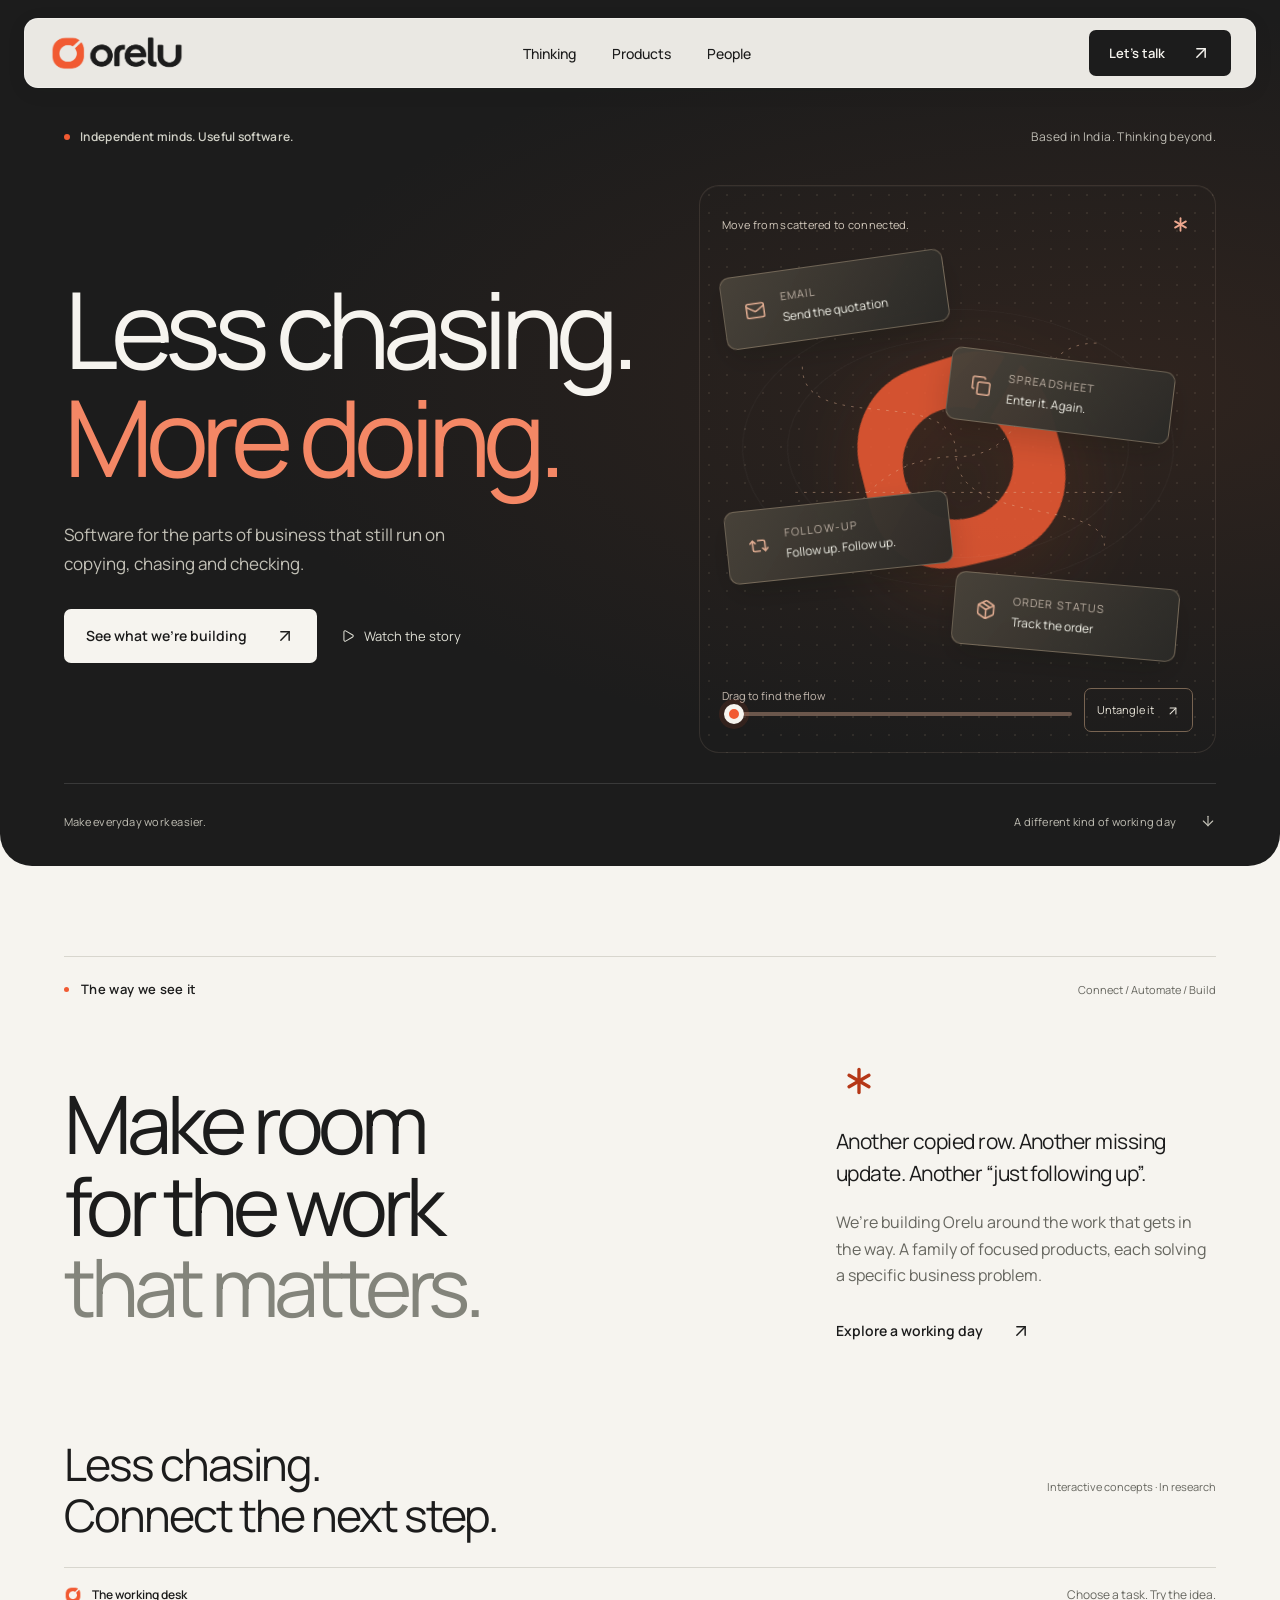
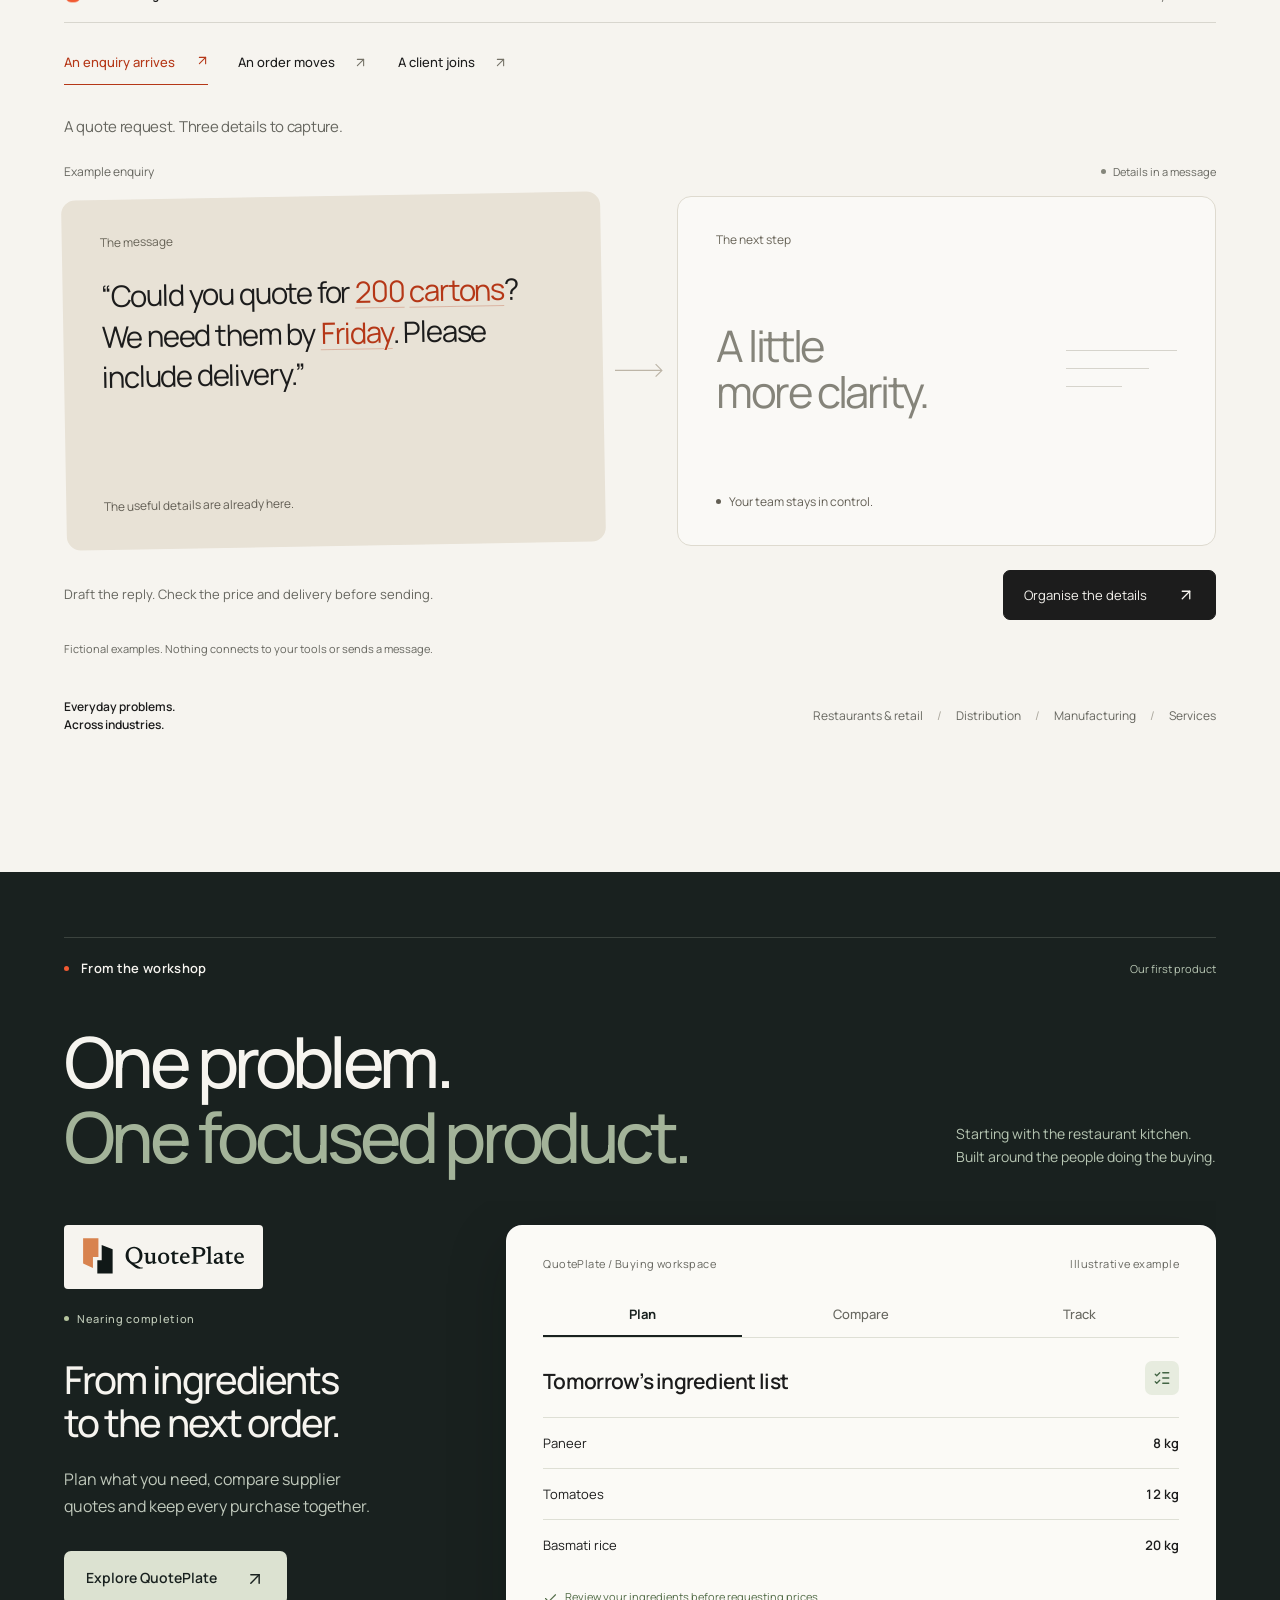
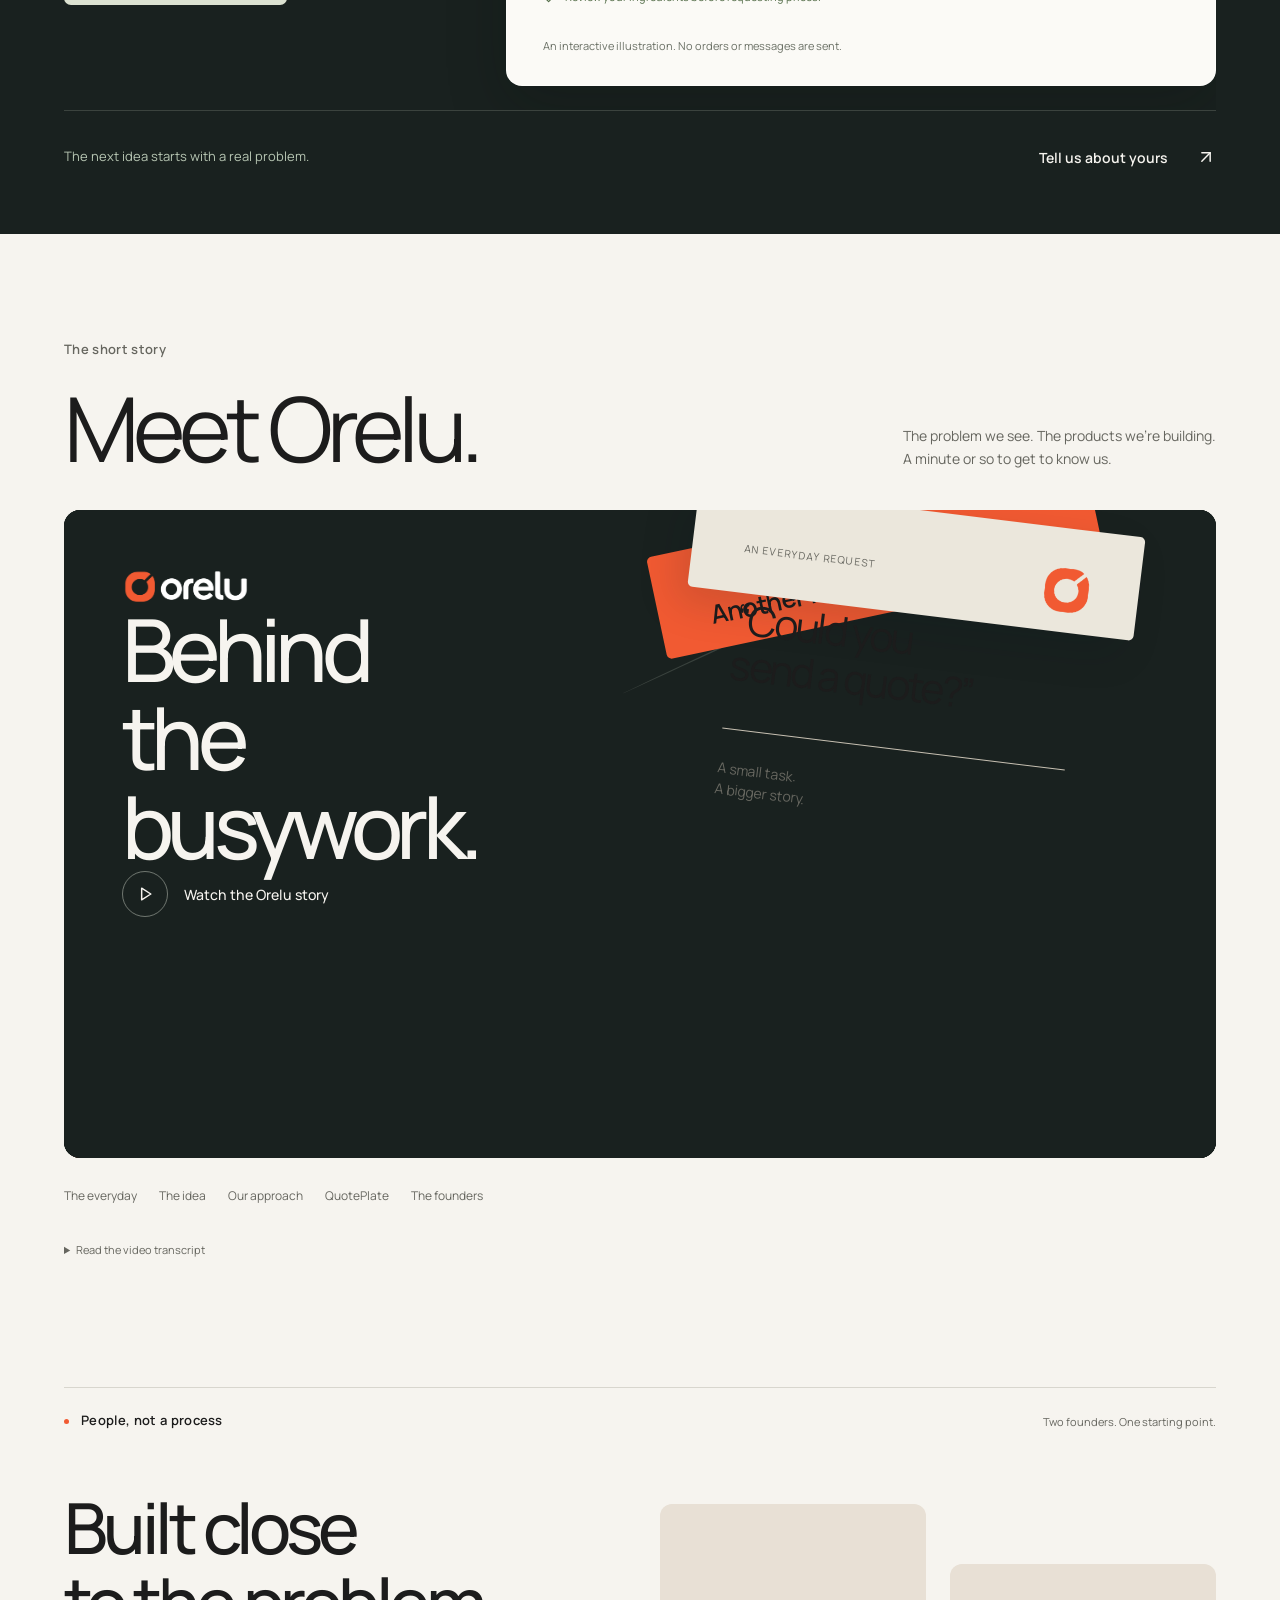
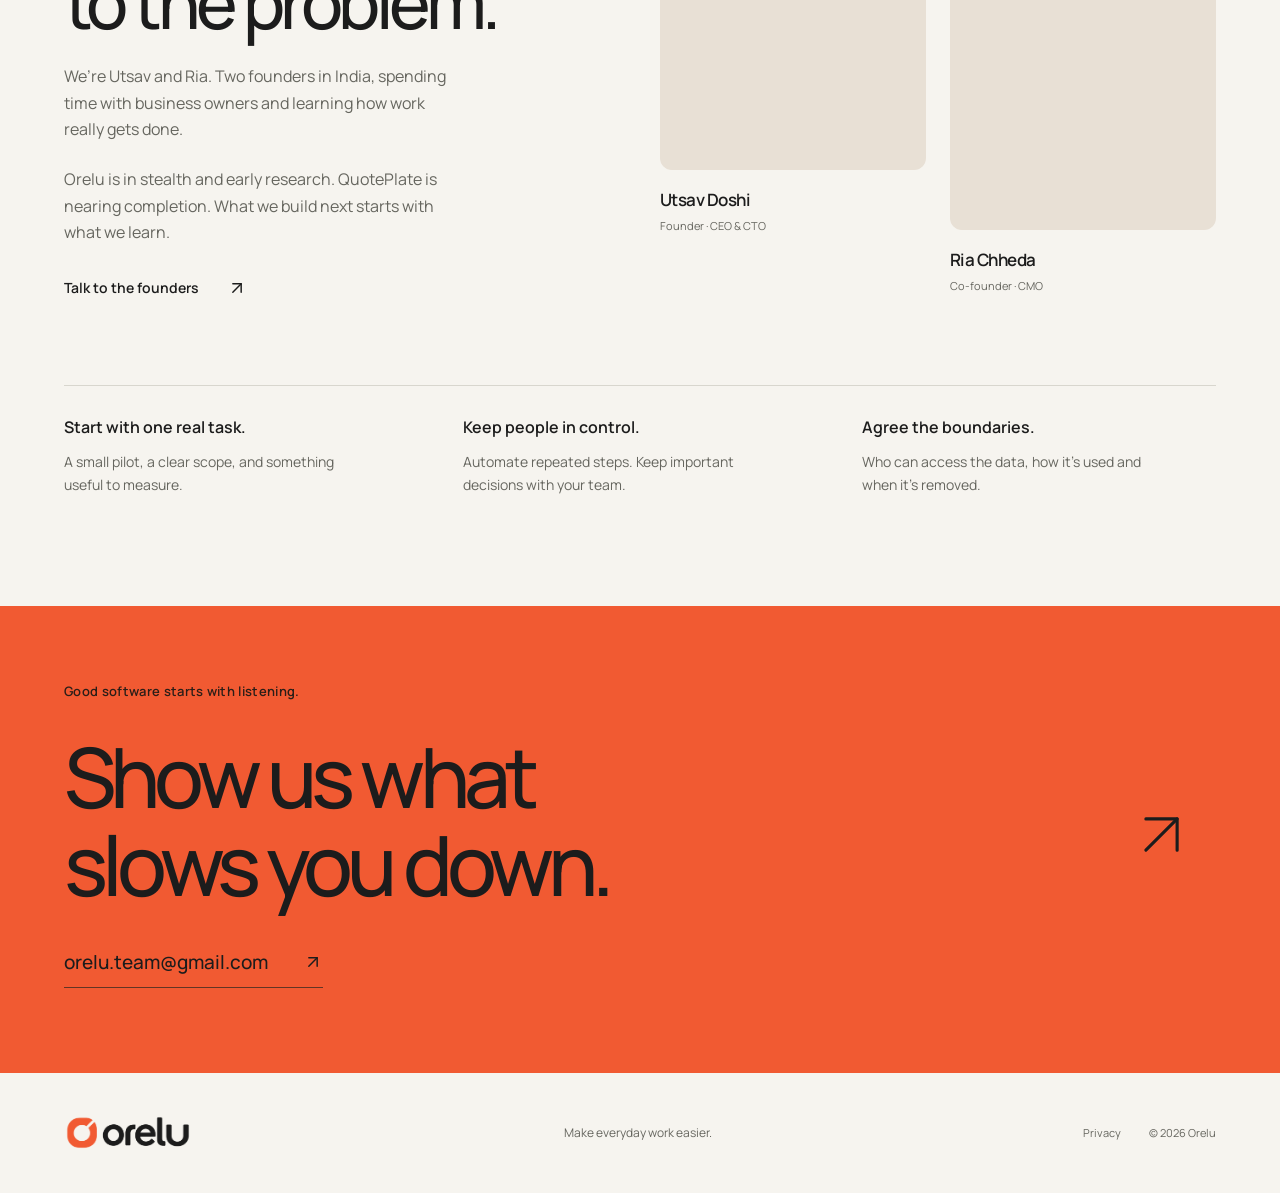
==== commit a01c1d78: "Publish the connected Orelu website experience" ====
--- a/index.html
+++ b/index.html
@@ -15,7 +15,7 @@
 </head>
 <body id="top">
 <a class="skip-link" href="#main">Skip to content</a>
-<header class="header wrap">
+<header class="header wrap"><span class="reading-progress" aria-hidden="true"></span>
   <a href="#top" class="brand" aria-label="Orelu home"><img src="assets/orelu.png" alt="Orelu" width="147" height="42"></a>
   <button class="menu-toggle" type="button" aria-expanded="false" aria-controls="main-nav" hidden>Menu <span aria-hidden="true">+</span></button>
   <nav id="main-nav" aria-label="Main navigation"><a href="#approach">Thinking</a><a href="#products">Products</a><a href="#about">People</a></nav>
@@ -27,7 +27,7 @@
   <div class="hero-grid">
     <div class="hero-copy"><h1 id="hero-title">Less chasing.<br><span>More doing.</span></h1><p class="hero-intro">Software for the parts of business that still run on copying, chasing and checking.</p><div class="hero-actions"><a href="#products" class="button button-light">See what we’re building <svg xmlns="http://www.w3.org/2000/svg" width="20" height="20" viewBox="0 0 24 24" fill="none" stroke="currentColor" stroke-width="1.75" stroke-linecap="round" stroke-linejoin="round" class="lucide lucide-arrow-up-right icon" aria-hidden="true" focusable="false"><path d="M7 7h10v10"></path><path d="M7 17 17 7"></path></svg></a><a class="watch-link" href="#film" id="watch-film"><svg xmlns="http://www.w3.org/2000/svg" width="20" height="20" viewBox="0 0 24 24" fill="none" stroke="currentColor" stroke-width="1.75" stroke-linecap="round" stroke-linejoin="round" class="lucide lucide-play icon" aria-hidden="true" focusable="false"><path d="M5 5a2 2 0 0 1 3.008-1.728l11.997 6.998a2 2 0 0 1 .003 3.458l-12 7A2 2 0 0 1 5 19z"></path></svg> Watch the story</a></div></div>
     <div class="workbench" aria-label="An illustration of turning scattered tasks into a clear workflow">
-    <div class="bench-top"><span>Your working day, untangled.</span><span class="bench-symbol" aria-hidden="true"><svg xmlns="http://www.w3.org/2000/svg" width="20" height="20" viewBox="0 0 24 24" fill="none" stroke="currentColor" stroke-width="1.75" stroke-linecap="round" stroke-linejoin="round" class="lucide lucide-asterisk icon" aria-hidden="true" focusable="false"><path d="M12 6v12"></path><path d="M17.196 9 6.804 15"></path><path d="m6.804 9 10.392 6"></path></svg></span></div>
+    <div class="bench-top"><span>Move from scattered to connected.</span><span class="bench-symbol" aria-hidden="true"><svg xmlns="http://www.w3.org/2000/svg" width="20" height="20" viewBox="0 0 24 24" fill="none" stroke="currentColor" stroke-width="1.75" stroke-linecap="round" stroke-linejoin="round" class="lucide lucide-asterisk icon" aria-hidden="true" focusable="false"><path d="M12 6v12"></path><path d="M17.196 9 6.804 15"></path><path d="m6.804 9 10.392 6"></path></svg></span></div>
     <div class="workflow" id="workflow">
       <svg class="workflow-paths" viewBox="0 0 540 380" fill="none" aria-hidden="true"><path d="M92 98C92 180 268 114 268 198S438 248 438 303"/><path d="M429 71C337 71 369 201 269 201S132 284 132 325"/><path d="M84 242H459"/></svg>
       <div class="task task-quote"><span class="task-icon" aria-hidden="true"><svg xmlns="http://www.w3.org/2000/svg" width="20" height="20" viewBox="0 0 24 24" fill="none" stroke="currentColor" stroke-width="1.75" stroke-linecap="round" stroke-linejoin="round" class="lucide lucide-mail icon" aria-hidden="true" focusable="false"><path d="m22 7-8.991 5.727a2 2 0 0 1-2.009 0L2 7"></path><rect x="2" y="4" width="20" height="16" rx="2"></rect></svg></span><span><small>EMAIL</small>Send the quotation</span><span class="task-check" aria-hidden="true"><svg xmlns="http://www.w3.org/2000/svg" width="20" height="20" viewBox="0 0 24 24" fill="none" stroke="currentColor" stroke-width="1.75" stroke-linecap="round" stroke-linejoin="round" class="lucide lucide-check icon" aria-hidden="true" focusable="false"><path d="M20 6 9 17l-5-5"></path></svg></span></div>
@@ -43,27 +43,27 @@
 </section>
 <section class="approach section wrap" id="approach" aria-labelledby="approach-title">
   <div class="section-index"><p class="eyebrow">The way we see it</p><span>Connect / Automate / Build</span></div>
-  <div class="manifesto"><h2 id="approach-title">Your best people.<br><span class="muted">Doing the same<br>thing. Again.</span></h2><div class="manifesto-copy"><span class="asterisk" aria-hidden="true"><svg xmlns="http://www.w3.org/2000/svg" width="20" height="20" viewBox="0 0 24 24" fill="none" stroke="currentColor" stroke-width="1.75" stroke-linecap="round" stroke-linejoin="round" class="lucide lucide-asterisk icon" aria-hidden="true" focusable="false"><path d="M12 6v12"></path><path d="M17.196 9 6.804 15"></path><path d="m6.804 9 10.392 6"></path></svg></span><p>Another copied row. Another missing update. Another “just following up”.</p><p>We’re building Orelu around the work that gets in the way. A family of focused products, each solving a specific business problem.</p><a href="#thinking" class="text-link">Explore a working day <svg xmlns="http://www.w3.org/2000/svg" width="20" height="20" viewBox="0 0 24 24" fill="none" stroke="currentColor" stroke-width="1.75" stroke-linecap="round" stroke-linejoin="round" class="lucide lucide-arrow-up-right icon" aria-hidden="true" focusable="false"><path d="M7 7h10v10"></path><path d="M7 17 17 7"></path></svg></a></div></div>
+  <div class="manifesto"><h2 id="approach-title">Make room<br>for the work<br><span class="muted">that matters.</span></h2><div class="manifesto-copy"><span class="asterisk" aria-hidden="true"><svg xmlns="http://www.w3.org/2000/svg" width="20" height="20" viewBox="0 0 24 24" fill="none" stroke="currentColor" stroke-width="1.75" stroke-linecap="round" stroke-linejoin="round" class="lucide lucide-asterisk icon" aria-hidden="true" focusable="false"><path d="M12 6v12"></path><path d="M17.196 9 6.804 15"></path><path d="m6.804 9 10.392 6"></path></svg></span><p>Another copied row. Another missing update. Another “just following up”.</p><p>We’re building Orelu around the work that gets in the way. A family of focused products, each solving a specific business problem.</p><a href="#thinking" class="text-link">Explore a working day <svg xmlns="http://www.w3.org/2000/svg" width="20" height="20" viewBox="0 0 24 24" fill="none" stroke="currentColor" stroke-width="1.75" stroke-linecap="round" stroke-linejoin="round" class="lucide lucide-arrow-up-right icon" aria-hidden="true" focusable="false"><path d="M7 7h10v10"></path><path d="M7 17 17 7"></path></svg></a></div></div>
   <div class="workflow-explorer" id="thinking" aria-labelledby="explorer-title">
-    <div class="explorer-heading"><h3 id="explorer-title">One task.<br>See what changes.</h3><span>Interactive concepts · In research</span></div>
-    <div class="explorer-layout"><div class="example-tabs" role="tablist" aria-label="Explore everyday business processes" aria-orientation="vertical">
+    <div class="explorer-heading"><h3 id="explorer-title">Less chasing.<br>Connect the next step.</h3><span>Interactive concepts · In research</span></div>
+    <div class="desk-caption"><span><img src="assets/mark.png" alt="" width="18" height="18"> The working desk</span><span>Choose a task. Try the idea.</span></div><div class="explorer-layout"><div class="example-tabs" role="tablist" aria-label="Explore everyday business processes" aria-orientation="horizontal">
       <button id="example-enquiry" role="tab" aria-selected="true" aria-controls="example-panel-enquiry" tabindex="0"><span>An enquiry arrives</span><svg xmlns="http://www.w3.org/2000/svg" width="20" height="20" viewBox="0 0 24 24" fill="none" stroke="currentColor" stroke-width="1.75" stroke-linecap="round" stroke-linejoin="round" class="lucide lucide-arrow-up-right icon" aria-hidden="true" focusable="false"><path d="M7 7h10v10"></path><path d="M7 17 17 7"></path></svg></button>
       <button id="example-order" role="tab" aria-selected="false" aria-controls="example-panel-order" tabindex="-1"><span>An order moves</span><svg xmlns="http://www.w3.org/2000/svg" width="20" height="20" viewBox="0 0 24 24" fill="none" stroke="currentColor" stroke-width="1.75" stroke-linecap="round" stroke-linejoin="round" class="lucide lucide-arrow-up-right icon" aria-hidden="true" focusable="false"><path d="M7 7h10v10"></path><path d="M7 17 17 7"></path></svg></button>
       <button id="example-onboard" role="tab" aria-selected="false" aria-controls="example-panel-onboard" tabindex="-1"><span>A client joins</span><svg xmlns="http://www.w3.org/2000/svg" width="20" height="20" viewBox="0 0 24 24" fill="none" stroke="currentColor" stroke-width="1.75" stroke-linecap="round" stroke-linejoin="round" class="lucide lucide-arrow-up-right icon" aria-hidden="true" focusable="false"><path d="M7 7h10v10"></path><path d="M7 17 17 7"></path></svg></button>
     </div><div class="example-canvas"><div class="example-panel" id="example-panel-enquiry" role="tabpanel" aria-labelledby="example-enquiry" tabindex="0">
 <p class="example-problem">A quote request. Three details to capture.</p>
 <div class="task-demo"><div class="task-demo-top"><span>Example enquiry</span><span class="demo-state" aria-live="polite">Details in a message</span></div>
-<div class="task-demo-body" id="task-detail-enquiry"><p class="raw-request">“Could you quote for 200 cartons? We need them by Friday. Please include delivery.”</p><dl class="organised-details" hidden><div><dt>Item</dt><dd>Cartons</dd></div><div><dt>Quantity</dt><dd>200</dd></div><div><dt>Needed by</dt><dd>Friday</dd></div></dl></div>
+<div class="task-demo-body" id="task-detail-enquiry"><div class="message-sheet"><span class="desk-overline">The message</span><p class="raw-request">“Could you quote for 200 cartons? We need them by Friday. Please include delivery.”</p><span class="message-signoff">The useful details are already here.</span></div><span class="desk-connector" aria-hidden="true"><svg viewBox="0 0 64 24" fill="none"><path d="M0 12h60m-8-8 8 8-8 8"/><path class="signal" d="M0 12h60m-8-8 8 8-8 8"/></svg></span><div class="record-sheet"><span class="desk-overline">The next step</span><div class="record-placeholder"><span class="placeholder-title">A little<br>more clarity.</span><span class="placeholder-lines" aria-hidden="true"><i></i><i></i><i></i></span></div><dl class="organised-details" hidden><div><dt>Item</dt><dd>Cartons</dd></div><div><dt>Quantity</dt><dd>200</dd></div><div><dt>Needed by</dt><dd>Friday</dd></div></dl><span class="review-stamp">Your team stays in control.</span></div></div>
 <div class="task-demo-bottom"><p class="review-note">Draft the reply. Check the price and delivery before sending.</p><button class="organise-button" type="button" data-organise aria-pressed="false" aria-controls="task-detail-enquiry" hidden>Organise the details <svg class="icon" viewBox="0 0 24 24" fill="none" stroke="currentColor" stroke-width="1.75" stroke-linecap="round" stroke-linejoin="round" aria-hidden="true"><path d="M7 7h10v10"></path><path d="M7 17 17 7"></path></svg></button></div></div></div>
 <div class="example-panel" id="example-panel-order" role="tabpanel" aria-labelledby="example-order" tabindex="0" hidden>
 <p class="example-problem">An update that needs to reach the right person.</p>
 <div class="task-demo"><div class="task-demo-top"><span>Example order update</span><span class="demo-state" aria-live="polite">Details in a message</span></div>
-<div class="task-demo-body" id="task-detail-order"><p class="raw-request">“Order 184 is packed. Dispatch is waiting for the delivery address to be confirmed.”</p><dl class="organised-details" hidden><div><dt>Order</dt><dd>184</dd></div><div><dt>Status</dt><dd>Packed</dd></div><div><dt>Next action</dt><dd>Confirm address</dd></div></dl></div>
+<div class="task-demo-body" id="task-detail-order"><div class="message-sheet"><span class="desk-overline">The message</span><p class="raw-request">“Order 184 is packed. Dispatch is waiting for the delivery address to be confirmed.”</p><span class="message-signoff">The useful details are already here.</span></div><span class="desk-connector" aria-hidden="true"><svg viewBox="0 0 64 24" fill="none"><path d="M0 12h60m-8-8 8 8-8 8"/><path class="signal" d="M0 12h60m-8-8 8 8-8 8"/></svg></span><div class="record-sheet"><span class="desk-overline">The next step</span><div class="record-placeholder"><span class="placeholder-title">A little<br>more clarity.</span><span class="placeholder-lines" aria-hidden="true"><i></i><i></i><i></i></span></div><dl class="organised-details" hidden><div><dt>Order</dt><dd>184</dd></div><div><dt>Status</dt><dd>Packed</dd></div><div><dt>Next action</dt><dd>Confirm address</dd></div></dl><span class="review-stamp">Your team stays in control.</span></div></div>
 <div class="task-demo-bottom"><p class="review-note">Confirm the address before authorising dispatch.</p><button class="organise-button" type="button" data-organise aria-pressed="false" aria-controls="task-detail-order" hidden>Organise the details <svg class="icon" viewBox="0 0 24 24" fill="none" stroke="currentColor" stroke-width="1.75" stroke-linecap="round" stroke-linejoin="round" aria-hidden="true"><path d="M7 7h10v10"></path><path d="M7 17 17 7"></path></svg></button></div></div></div>
 <div class="example-panel" id="example-panel-onboard" role="tabpanel" aria-labelledby="example-onboard" tabindex="0" hidden>
 <p class="example-problem">A new client. A few things still missing.</p>
 <div class="task-demo"><div class="task-demo-top"><span>Example client handover</span><span class="demo-state" aria-live="polite">Details in a message</span></div>
-<div class="task-demo-body" id="task-detail-onboard"><p class="raw-request">“The agreement is signed. We still need the billing contact and someone to approve account access.”</p><dl class="organised-details" hidden><div><dt>Agreement</dt><dd>Signed</dd></div><div><dt>Missing</dt><dd>Billing contact</dd></div><div><dt>Access</dt><dd>Needs approval</dd></div></dl></div>
+<div class="task-demo-body" id="task-detail-onboard"><div class="message-sheet"><span class="desk-overline">The message</span><p class="raw-request">“The agreement is signed. We still need the billing contact and someone to approve account access.”</p><span class="message-signoff">The useful details are already here.</span></div><span class="desk-connector" aria-hidden="true"><svg viewBox="0 0 64 24" fill="none"><path d="M0 12h60m-8-8 8 8-8 8"/><path class="signal" d="M0 12h60m-8-8 8 8-8 8"/></svg></span><div class="record-sheet"><span class="desk-overline">The next step</span><div class="record-placeholder"><span class="placeholder-title">A little<br>more clarity.</span><span class="placeholder-lines" aria-hidden="true"><i></i><i></i><i></i></span></div><dl class="organised-details" hidden><div><dt>Agreement</dt><dd>Signed</dd></div><div><dt>Missing</dt><dd>Billing contact</dd></div><div><dt>Access</dt><dd>Needs approval</dd></div></dl><span class="review-stamp">Your team stays in control.</span></div></div>
 <div class="task-demo-bottom"><p class="review-note">Review the missing details before granting access.</p><button class="organise-button" type="button" data-organise aria-pressed="false" aria-controls="task-detail-onboard" hidden>Organise the details <svg class="icon" viewBox="0 0 24 24" fill="none" stroke="currentColor" stroke-width="1.75" stroke-linecap="round" stroke-linejoin="round" aria-hidden="true"><path d="M7 7h10v10"></path><path d="M7 17 17 7"></path></svg></button></div></div></div>
 <p class="example-note">Fictional examples. Nothing connects to your tools or sends a message.</p></div></div>
   </div>
--- a/styles.css
+++ b/styles.css
@@ -3,27 +3,27 @@
 :root{--paper:#f6f4ef;--ink:#1c1c1c;--muted:#66665f;--line:#d8d6ce;--orange:#f15a32;--dark-orange:#b53717;--green:#19211f;--space:clamp(24px,5vw,80px);--ease:cubic-bezier(.22,.8,.2,1)}
 *{box-sizing:border-box}html{scroll-behavior:smooth;scroll-padding-top:32px}body{margin:0;background:var(--paper);color:var(--ink);font-family:Manrope,sans-serif;-webkit-font-smoothing:antialiased}a{color:inherit;text-decoration:none}button,input{font:inherit}button,a,input{-webkit-tap-highlight-color:transparent}button{cursor:pointer}button{color:inherit}img{display:block;max-width:100%;height:auto}p{line-height:1.65}h1,h2,h3,h4,p{margin-top:0}h1,h2,h3{font-weight:500;text-wrap:balance}h1,h2{letter-spacing:-.065em}h2{font-size:clamp(42px,5.5vw,80px);line-height:1.06;margin-bottom:0}h3{letter-spacing:-.045em}a,button{touch-action:manipulation}a:focus-visible,button:focus-visible,input:focus-visible,[tabindex="0"]:focus-visible{outline:3px solid var(--orange);outline-offset:6px}::selection{background:#ffc1a8;color:#1c1c1c}[hidden]{display:none!important}.wrap{max-width:1600px;margin-inline:auto;padding-inline:var(--space)}.section{padding-block:110px}.icon{display:inline-block;width:20px;height:20px;flex-shrink:0;vertical-align:middle;stroke-width:1.75}.eyebrow{font-size:13px;font-weight:600;letter-spacing:.025em;margin:0}.muted{color:#83847b}.skip-link{position:fixed;top:-90px;left:20px;background:var(--ink);color:var(--paper);padding:16px;z-index:40}.skip-link:focus{top:15px}.sr-only{position:absolute;width:1px;height:1px;overflow:hidden;clip:rect(0,0,0,0);white-space:nowrap}.header{height:100px;display:flex;align-items:center;justify-content:space-between;gap:35px}.brand img{width:136px}.header nav{display:flex;gap:36px}.header nav a{font-size:14px;font-weight:500;min-height:44px;display:flex;align-items:center;position:relative}.header nav a:after{content:'';position:absolute;bottom:7px;height:1px;background:var(--ink);left:0;right:0;transform:scaleX(0);transform-origin:left;transition:transform .25s var(--ease)}.header nav a:hover:after{transform:scaleX(1)}.contact-link{display:inline-flex;gap:26px;align-items:center;min-height:46px;padding:12px 20px;background:var(--ink);color:var(--paper);border-radius:7px;font-size:13px;font-weight:600;transition:background .2s}.contact-link:hover{background:#3e4037}.menu-toggle{display:none}.button{display:inline-flex;align-items:center;justify-content:space-between;gap:28px;min-height:54px;padding:16px 22px;border-radius:7px;font-size:14px;font-weight:600;transition:background .25s,transform .25s var(--ease)}.button:hover{transform:translateY(-2px)}.button:active{transform:translateY(0)}.button-light{background:var(--paper);color:var(--ink)}.button-light:hover{background:#e7e1d5}.button-dark{background:var(--ink);color:var(--paper)}.button-dark:hover{background:#373b34}.text-link{display:inline-flex;align-items:center;justify-content:space-between;gap:28px;min-height:44px;font-size:14px;font-weight:600}.text-link .icon,.contact-link .icon,.button .icon{transition:transform .3s var(--ease)}.text-link:hover .icon,.contact-link:hover .icon,.button:hover .icon{transform:translate(3px,-3px)}
 /* One dark opening, with a working-day illustration controlled by the visitor. */
-.hero{position:relative;max-width:1552px;margin:0 24px;background:#1c1c1c;border-radius:22px;color:var(--paper);padding:40px clamp(30px,4vw,64px) 28px;overflow:hidden}.hero:before{content:'';position:absolute;inset:0;background:radial-gradient(ellipse at 85% 45%,#54342b4a,transparent 60%);pointer-events:none}.hero-top,.hero-bottom{position:relative;display:flex;align-items:center;justify-content:space-between;gap:24px;z-index:2}.hero-top .eyebrow{display:flex;align-items:center;gap:10px;color:#d0d0c6}.status-dot{width:6px;height:6px;background:var(--orange);border-radius:50%}.hero-coordinate{font-size:11px;color:#bebcb3;letter-spacing:.03em}.hero-grid{position:relative;display:grid;grid-template-columns:1.13fr 1fr;align-items:center;gap:30px;min-height:640px;padding-block:45px 35px}.hero-copy{position:relative;z-index:2}.hero h1{font-size:clamp(64px,7.8vw,120px);font-weight:500;line-height:1.015;letter-spacing:-.075em;margin:0 0 30px;white-space:nowrap}.hero h1>span{color:#f48765}.hero-intro{color:#c2c0b6;font-size:17px;max-width:390px;margin:0 0 30px;line-height:1.7}.hero-actions{display:flex;gap:24px;align-items:center;flex-wrap:wrap}.watch-link{display:inline-flex;align-items:center;gap:9px;min-height:44px;color:#deded4;font-size:13px}.watch-link:hover{color:white}.watch-link .icon{width:14px;height:14px}.hero-bottom{border-top:1px solid #ffffff20;padding-top:24px;font-size:11px;color:#c2c0b6;letter-spacing:.02em}.hero-bottom a{display:flex;align-items:center;gap:24px;min-height:34px}.hero-bottom .icon{width:16px}.workbench{position:relative;min-width:0;align-self:center;--flow:0}.bench-top{display:flex;align-items:center;justify-content:space-between;font-size:11px;letter-spacing:.025em;color:#c2b7ad;padding-inline:12px}.bench-symbol .icon{width:25px;height:25px;color:#eea88f}.workflow{position:relative;height:420px;isolation:isolate}.workflow:before,.workflow:after{content:'';position:absolute;width:340px;height:340px;left:calc(50% - 170px);top:40px;border:1px solid #ffffff0a;border-radius:50%;transform:rotateX(50deg) rotateZ(-30deg);pointer-events:none}.workflow:after{width:430px;height:430px;left:calc(50% - 215px);top:-5px}.workflow-paths{position:absolute;inset:0;width:100%;height:100%;stroke:#b4785b66;stroke-width:1;stroke-dasharray:3 7;opacity:calc(1 - var(--flow));transition:opacity .15s}.workflow-center{position:absolute;left:27%;top:22%;width:50%;z-index:-1;transform:perspective(700px) rotateY(-15deg) rotateZ(-15deg) scale(calc(1 - var(--flow)*.1));opacity:calc(.85 - var(--flow)*.8);transition:opacity .15s}.workflow-center img{width:100%;filter:drop-shadow(0 22px 36px #ad3e1938)}.task{position:absolute;display:flex;align-items:center;gap:12px;padding:15px 16px;width:225px;min-height:73px;background:linear-gradient(130deg,#38342fee,#252523f5);border:1px solid #84716266;border-radius:10px;color:#f1f0e7;font-size:12px;box-shadow:0 14px 35px #00000020;white-space:nowrap;transform:translate(var(--tx,0px),var(--ty,0px)) rotate(var(--rotation,0deg));will-change:transform;z-index:2}.task small{display:block;font-size:11px;letter-spacing:.1em;color:#bdb0a3;margin-bottom:5px}.task-icon{display:grid;place-items:center;width:30px;height:30px;flex-shrink:0;color:#e0ac91}.task-icon .icon{width:21px;height:21px}.task-quote{left:0;top:26px;--rotation:-8deg}.task-copy{left:48%;top:122px;--rotation:7deg}.task-follow{left:1%;top:264px;--rotation:-6deg}.task-order{left:49%;top:343px;--rotation:5deg}.task-check{margin-left:auto;color:#c5d5b1;opacity:var(--flow);overflow:hidden;width:calc(var(--flow)*19px)}.task-check .icon{width:16px;height:16px}.bench-bottom{position:relative;display:flex;align-items:center;flex-wrap:wrap;gap:14px;padding:16px 12px 0}.range-control{flex:1;min-width:150px}.range-control label{display:block;font-size:11px;color:#c2b7ad;margin-bottom:9px}.range-control input{display:block;appearance:none;width:100%;height:4px;border-radius:3px;background:#6b574c;accent-color:var(--orange);cursor:ew-resize}.range-control input::-webkit-slider-thumb{appearance:none;width:20px;height:20px;border-radius:50%;border:5px solid #f6f4ef;background:var(--orange);box-shadow:0 0 0 5px #f15a321c}.range-control input::-moz-range-thumb{width:10px;height:10px;border:5px solid #f6f4ef;border-radius:50%;background:var(--orange)}#workflow-label{display:none}.tidy-button{background:none;color:#e8e4d9;border:1px solid #786452;border-radius:7px;font-size:11px;padding:12px;min-height:44px;margin-top:15px;transition:background .2s}.tidy-button .icon{width:14px;height:14px;margin-left:10px}.tidy-button:hover{background:#ffffff0b}.tidy-button[aria-pressed=true]{background:#d6d7c7;color:#1c1c1c;border-color:#d6d7c7}
-.section-index{display:flex;justify-content:space-between;gap:24px;align-items:center;border-top:1px solid var(--line);padding-top:22px;margin-bottom:58px}.section-index>.eyebrow{display:flex;align-items:center;gap:12px}.section-index>.eyebrow:before{content:'';width:5px;height:5px;background:var(--orange);border-radius:50%}.section-index>span{font-size:11px;color:var(--muted)}.manifesto{display:grid;grid-template-columns:1.15fr 1fr;gap:90px;align-items:center}.manifesto h2{font-size:clamp(44px,5.2vw,76px)}.manifesto-copy{max-width:380px;margin-left:auto}.manifesto-copy p{font-size:16px;color:var(--muted);margin:20px 0}.manifesto-copy p:first-of-type{font-size:21px;color:var(--ink);line-height:1.5;letter-spacing:-.025em}.asterisk{display:block;color:var(--dark-orange);margin-bottom:22px}.asterisk .icon{width:46px;height:46px}.workflow-explorer{margin-top:90px}.explorer-heading{display:flex;justify-content:space-between;gap:30px;align-items:end;padding:0 0 30px}.explorer-heading h3{font-size:34px;line-height:1.15;margin:0}.explorer-heading>span{font-size:11px;color:var(--muted);padding-bottom:5px}.explorer-layout{display:grid;grid-template-columns:260px 1fr;border-top:1px solid #d4d0c4}.example-tabs{padding:24px 28px 24px 0;display:flex;flex-direction:column;gap:6px;border-right:1px solid var(--line)}.example-tabs button{display:flex;align-items:center;justify-content:space-between;gap:15px;text-align:left;border:0;background:none;padding:18px 14px;border-radius:0;border-left:2px solid transparent;min-height:54px;font-size:14px;font-weight:500;transition:background .2s,color .2s,border-color .2s}.example-tabs button>.icon{width:16px;height:16px;color:#757267;transition:transform .25s}.example-tabs button:hover{background:#ede9e0}.example-tabs button[aria-selected=true]{background:#ede9e0;color:var(--ink);border-left-color:var(--dark-orange)}.example-tabs button[aria-selected=true]>.icon{color:var(--dark-orange);transform:translate(2px,-2px)}.example-canvas{padding:30px 0 30px 36px;min-width:0}.example-problem{font-size:17px;letter-spacing:-.02em;margin:0 0 24px;max-width:620px;min-height:28px}.example-note{font-size:12px;color:var(--muted);margin:24px 0 0;max-width:570px}.example-panel:not([hidden]),.preview-panel:not([hidden]){animation:panel-arrive .35s var(--ease)}@keyframes panel-arrive{from{transform:translateY(6px)}to{transform:none}}.industry-note{display:flex;gap:35px;justify-content:space-between;align-items:center;border-bottom:1px solid var(--line);padding:28px 0}.industry-note>span{font-size:12px;line-height:1.5;font-weight:600}.industry-note p{font-size:12px;color:var(--muted);margin:0}.industry-note p span{margin-inline:12px;color:#aaa69c}
+.hero:before{content:'';position:absolute;inset:0;background:radial-gradient(ellipse at 85% 45%,#54342b4a,transparent 60%);pointer-events:none}.hero-top,.hero-bottom{position:relative;display:flex;align-items:center;justify-content:space-between;gap:24px;z-index:2}.hero-top .eyebrow{display:flex;align-items:center;gap:10px;color:#d0d0c6}.status-dot{width:6px;height:6px;background:var(--orange);border-radius:50%}.hero-coordinate{font-size:11px;color:#bebcb3;letter-spacing:.03em}.hero-grid{position:relative;display:grid;grid-template-columns:1.13fr 1fr;align-items:center;gap:30px;min-height:640px;padding-block:45px 35px}.hero-copy{position:relative;z-index:2}.hero h1{font-size:clamp(64px,7.8vw,120px);font-weight:500;line-height:1.015;letter-spacing:-.075em;margin:0 0 30px;white-space:nowrap}.hero h1>span{color:#f48765}.hero-intro{color:#c2c0b6;font-size:17px;max-width:390px;margin:0 0 30px;line-height:1.7}.hero-actions{display:flex;gap:24px;align-items:center;flex-wrap:wrap}.watch-link{display:inline-flex;align-items:center;gap:9px;min-height:44px;color:#deded4;font-size:13px}.watch-link:hover{color:white}.watch-link .icon{width:14px;height:14px}.hero-bottom{border-top:1px solid #ffffff20;padding-top:24px;font-size:11px;color:#c2c0b6;letter-spacing:.02em}.hero-bottom a{display:flex;align-items:center;gap:24px;min-height:34px}.hero-bottom .icon{width:16px}.workbench{position:relative;min-width:0;align-self:center;--flow:0}.bench-top{display:flex;align-items:center;justify-content:space-between;font-size:11px;letter-spacing:.025em;color:#c2b7ad;padding-inline:12px}.bench-symbol .icon{width:25px;height:25px;color:#eea88f}.workflow{position:relative;height:420px;isolation:isolate}.workflow:before,.workflow:after{content:'';position:absolute;width:340px;height:340px;left:calc(50% - 170px);top:40px;border:1px solid #ffffff0a;border-radius:50%;transform:rotateX(50deg) rotateZ(-30deg);pointer-events:none}.workflow:after{width:430px;height:430px;left:calc(50% - 215px);top:-5px}.workflow-paths{position:absolute;inset:0;width:100%;height:100%;stroke:#b4785b66;stroke-width:1;stroke-dasharray:3 7;opacity:calc(1 - var(--flow));transition:opacity .15s}.workflow-center{position:absolute;left:27%;top:22%;width:50%;z-index:-1;transform:perspective(700px) rotateY(-15deg) rotateZ(-15deg) scale(calc(1 - var(--flow)*.1));opacity:calc(.85 - var(--flow)*.8);transition:opacity .15s}.workflow-center img{width:100%;filter:drop-shadow(0 22px 36px #ad3e1938)}.task{position:absolute;display:flex;align-items:center;gap:12px;padding:15px 16px;width:225px;min-height:73px;background:linear-gradient(130deg,#38342fee,#252523f5);border:1px solid #84716266;border-radius:10px;color:#f1f0e7;font-size:12px;box-shadow:0 14px 35px #00000020;white-space:nowrap;transform:translate(var(--tx,0px),var(--ty,0px)) rotate(var(--rotation,0deg));will-change:transform;z-index:2}.task small{display:block;font-size:11px;letter-spacing:.1em;color:#bdb0a3;margin-bottom:5px}.task-icon{display:grid;place-items:center;width:30px;height:30px;flex-shrink:0;color:#e0ac91}.task-icon .icon{width:21px;height:21px}.task-quote{left:0;top:26px;--rotation:-8deg}.task-copy{left:48%;top:122px;--rotation:7deg}.task-follow{left:1%;top:264px;--rotation:-6deg}.task-order{left:49%;top:343px;--rotation:5deg}.task-check{margin-left:auto;color:#c5d5b1;opacity:var(--flow);overflow:hidden;width:calc(var(--flow)*19px)}.task-check .icon{width:16px;height:16px}.bench-bottom{position:relative;display:flex;align-items:center;flex-wrap:wrap;gap:14px;padding:16px 12px 0}.range-control{flex:1;min-width:150px}.range-control label{display:block;font-size:11px;color:#c2b7ad;margin-bottom:9px}.range-control input{display:block;appearance:none;width:100%;height:4px;border-radius:3px;background:#6b574c;accent-color:var(--orange);cursor:ew-resize}.range-control input::-webkit-slider-thumb{appearance:none;width:20px;height:20px;border-radius:50%;border:5px solid #f6f4ef;background:var(--orange);box-shadow:0 0 0 5px #f15a321c}.range-control input::-moz-range-thumb{width:10px;height:10px;border:5px solid #f6f4ef;border-radius:50%;background:var(--orange)}#workflow-label{display:none}.tidy-button{background:none;color:#e8e4d9;border:1px solid #786452;border-radius:7px;font-size:11px;padding:12px;min-height:44px;margin-top:15px;transition:background .2s}.tidy-button .icon{width:14px;height:14px;margin-left:10px}.tidy-button:hover{background:#ffffff0b}.tidy-button[aria-pressed=true]{background:#d6d7c7;color:#1c1c1c;border-color:#d6d7c7}
+.section-index{display:flex;justify-content:space-between;gap:24px;align-items:center;border-top:1px solid var(--line);padding-top:22px;margin-bottom:58px}.section-index>.eyebrow{display:flex;align-items:center;gap:12px}.section-index>.eyebrow:before{content:'';width:5px;height:5px;background:var(--orange);border-radius:50%}.section-index>span{font-size:11px;color:var(--muted)}.manifesto{display:grid;grid-template-columns:1.15fr 1fr;gap:90px;align-items:center}.manifesto h2{font-size:clamp(44px,5.2vw,76px)}.manifesto-copy{max-width:380px;margin-left:auto}.manifesto-copy p{font-size:16px;color:var(--muted);margin:20px 0}.manifesto-copy p:first-of-type{font-size:21px;color:var(--ink);line-height:1.5;letter-spacing:-.025em}.asterisk{display:block;color:var(--dark-orange);margin-bottom:22px}.asterisk .icon{width:46px;height:46px}.workflow-explorer{margin-top:90px}.explorer-heading{display:flex;justify-content:space-between;gap:30px;align-items:end;padding:0 0 30px}.explorer-heading h3{font-size:34px;line-height:1.15;margin:0}.explorer-heading>span{font-size:11px;color:var(--muted);padding-bottom:5px}.explorer-layout{display:grid;grid-template-columns:260px 1fr;border-top:1px solid #d4d0c4}.example-tabs{padding:24px 28px 24px 0;display:flex;flex-direction:column;gap:6px;border-right:1px solid var(--line)}.example-tabs button{display:flex;align-items:center;justify-content:space-between;gap:15px;text-align:left;border:0;background:none;padding:18px 14px;border-radius:0;border-left:2px solid transparent;min-height:54px;font-size:14px;font-weight:500;transition:background .2s,color .2s,border-color .2s}.example-tabs button>.icon{width:16px;height:16px;color:#757267;transition:transform .25s}.example-tabs button:hover{background:#ede9e0}.example-tabs button[aria-selected=true]{background:#ede9e0;color:var(--ink);border-left-color:var(--dark-orange)}.example-tabs button[aria-selected=true]>.icon{color:var(--dark-orange);transform:translate(2px,-2px)}.example-canvas{padding:30px 0 30px 36px;min-width:0}.example-problem{font-size:17px;letter-spacing:-.02em;margin:0 0 24px;max-width:620px;min-height:28px}.example-note{font-size:12px;color:var(--muted);margin:24px 0 0;max-width:570px}.industry-note{display:flex;gap:35px;justify-content:space-between;align-items:center;border-bottom:1px solid var(--line);padding:28px 0}.industry-note>span{font-size:12px;line-height:1.5;font-weight:600}.industry-note p{font-size:12px;color:var(--muted);margin:0}.industry-note p span{margin-inline:12px;color:#aaa69c}
 .products{padding-top:30px}.product-heading{display:flex;justify-content:space-between;align-items:end;gap:40px;margin-bottom:52px}.product-heading p{font-size:14px;color:var(--muted);margin:0 0 5px;max-width:300px}.product-card{position:relative;display:grid;grid-template-columns:.72fr 1.28fr;gap:10px;border-radius:20px;overflow:hidden;background:var(--green);min-height:620px}.product-copy{padding:48px 38px;color:var(--paper);position:relative;z-index:1}.product-brand{display:flex;flex-direction:column;align-items:start;gap:22px;margin-bottom:38px}.product-brand img{width:175px;background:#f6f4ef;border-radius:4px;padding:9px 12px;box-sizing:content-box}.status{font-size:11px;font-weight:500;letter-spacing:.06em;color:#c0cbb9;display:flex;align-items:center;gap:8px}.status:before{content:'';width:5px;height:5px;background:#b6c59e;border-radius:50%}.product-copy h3{font-size:clamp(30px,3.2vw,45px);line-height:1.12;letter-spacing:-.05em;margin:0 0 22px}.product-copy>p{font-size:16px;color:#c0c9bc;max-width:320px;margin-bottom:32px}.product-copy .button{background:#dce2d1;color:#19211f}.product-copy .button:hover{background:#eef1e7}.product-stage{position:relative;display:flex;align-items:center;justify-content:center;padding:42px 32px 42px 0;min-width:0;isolation:isolate}.product-stage:before{content:'';position:absolute;width:600px;height:600px;right:-140px;bottom:-250px;background:radial-gradient(ellipse,#83935b35,transparent 65%);z-index:-1}.product-preview{width:100%;padding:25px 27px;background:#fbfaf6;border:1px solid #ffffff70;border-radius:12px;color:var(--ink);box-shadow:0 8px 28px #101a161a;min-width:0}.preview-header{display:flex;align-items:center;justify-content:space-between;flex-wrap:wrap;gap:8px;font-size:11px;letter-spacing:.04em;color:var(--muted)}.product-tabs{display:flex;gap:20px;border-bottom:1px solid #dedfd5;margin:22px 0}.product-tabs button{flex:1;border:0;border-bottom:2px solid transparent;background:none;color:var(--muted);padding:12px 4px;min-height:44px;font-size:13px;font-weight:500;transition:color .2s,border-color .2s}.product-tabs button:hover{color:var(--ink);border-bottom-color:#afb8a7}.product-tabs button[aria-selected=true]{color:var(--green);border-bottom-color:var(--green);font-weight:700}.preview-panel{min-height:255px}.panel-title{display:flex;align-items:center;justify-content:space-between;gap:12px;margin:22px 0}.panel-title h4{font-size:21px;letter-spacing:-.035em;font-weight:600;margin:7px 0 0}.preview-icon{display:grid;place-items:center;border-radius:7px;background:#e7ecdf;width:34px;height:34px;flex-shrink:0;color:#436444}.preview-icon .icon{width:18px;height:18px}.ingredient-row{display:flex;justify-content:space-between;gap:12px;border-top:1px solid #dedfd5;padding:16px 0;font-size:13px;font-variant-numeric:tabular-nums}.ingredient-row>span:last-child{font-weight:600}.record-label{color:#446343;font-size:11px}.compare-head{display:flex;justify-content:space-between;gap:10px;font-size:11px;padding-bottom:9px;color:#61685c}.preview-note{font-size:11px;color:#526c47;margin-top:7px;padding-top:12px;line-height:1.5}.preview-note .icon{width:15px;height:15px;margin-right:5px}.preview-disclaimer{font-size:11px;line-height:1.6;color:#6a7065;margin:22px 0 0}.next-product{display:flex;align-items:center;justify-content:space-between;gap:25px;padding-top:25px}.next-product p{font-size:13px;color:var(--muted);margin:0}
 .film-section{padding-top:10px}.film-heading{display:flex;align-items:end;justify-content:space-between;gap:30px;margin-bottom:35px}.film-heading .eyebrow{margin-bottom:20px;color:var(--muted)}.film-heading>p{font-size:14px;color:var(--muted);margin:0 0 5px}.film-section video{display:block;width:100%;aspect-ratio:16/9;max-height:720px;background:#19211f;object-fit:contain;border-radius:16px}.film-chapters{display:flex;flex-wrap:wrap;gap:22px;margin-top:16px}.film-chapters button{min-height:44px;padding:8px 0;border:0;border-bottom:1px solid transparent;background:none;font-size:12px;color:#66665f;transition:color .2s,border-color .2s}.film-chapters button:hover{color:var(--ink);border-color:var(--ink)}.film-status{font-size:13px;color:var(--muted);margin:14px 0 0}.film-status:empty{display:none}.transcript{font-size:11px;color:var(--muted);margin-top:14px}.transcript summary{min-height:35px;cursor:pointer;width:fit-content;align-content:center}.transcript p{font-size:14px;max-width:850px;margin-top:16px}
-.people-section{padding-top:10px}.people-grid{display:grid;grid-template-columns:1fr 1.1fr;gap:90px;align-items:center}.people-copy>p{max-width:390px;font-size:16px;color:var(--muted);margin:24px 0 0}.people-copy .text-link{margin-top:20px}.founders{display:grid;grid-template-columns:1fr 1fr;gap:24px;align-items:start}.founder:last-child{margin-top:60px}.portrait{position:relative;overflow:hidden;border-radius:12px;background:#e8e0d5;aspect-ratio:1}.avatar img{max-width:none;width:200%;height:100%;object-fit:fill;transition:transform .6s var(--ease)}.avatar-ria img{margin-left:-100%}.founder:hover .avatar img{transform:scale(1.025)}.founder h3{font-size:17px;font-weight:600;letter-spacing:-.03em;margin:18px 0 6px}.founder p{font-size:11px;color:var(--muted);margin:0}.principles{display:grid;grid-template-columns:repeat(3,1fr);gap:45px;border-top:1px solid var(--line);padding-top:30px;margin-top:75px}.principles article{max-width:310px}.principles span{font-size:16px;font-weight:600}.principles p{font-size:14px;color:var(--muted);margin:12px 0 0}.contact-section{background:var(--orange);padding:75px 0 85px}.contact-grid{display:flex;justify-content:space-between;align-items:center;gap:50px}.contact-section .eyebrow{margin-bottom:30px;color:#2a1e18}.contact-section h2{font-size:clamp(48px,6.5vw,96px);font-weight:500;letter-spacing:-.07em}.email-link{display:inline-flex;gap:35px;align-items:center;border-bottom:1px solid #633424;padding-bottom:12px;margin-top:40px;font-size:19px;font-weight:500;transition:gap .3s var(--ease)}.email-link:hover{gap:45px}.contact-arrow{display:grid;place-items:center;width:110px;height:110px;transition:transform .25s var(--ease)}.contact-arrow .icon{width:75px;height:75px;stroke-width:1}.contact-arrow:hover{transform:translate(5px,-5px)}.footer{display:flex;align-items:center;justify-content:space-between;gap:25px;padding-block:38px}.footer img{width:128px}.footer p{font-size:12px;color:var(--muted);margin:0}.footer div{display:flex;gap:28px;font-size:11px;color:var(--muted);align-items:center}.footer a{min-height:44px;display:flex;align-items:center}.footer>span{font-size:11px;color:var(--muted)}.legal{max-width:840px;margin:70px auto 100px;padding-inline:var(--space)}.legal h1{font-size:clamp(44px,5vw,70px);line-height:1.05;font-weight:500;margin:30px 0}.legal h2{font-size:28px;margin-top:40px}.legal p{font-size:16px;color:var(--muted)}.legal a{text-decoration:underline;text-underline-offset:4px}.reveal{transition:transform .7s var(--ease)}.reveal.ready:not(.visible){transform:translateY(24px)}
+.people-section{padding-top:10px}.people-grid{display:grid;grid-template-columns:1fr 1.1fr;gap:90px;align-items:center}.people-copy>p{max-width:390px;font-size:16px;color:var(--muted);margin:24px 0 0}.people-copy .text-link{margin-top:20px}.founders{display:grid;grid-template-columns:1fr 1fr;gap:24px;align-items:start}.founder:last-child{margin-top:60px}.portrait{position:relative;overflow:hidden;border-radius:12px;background:#e8e0d5;aspect-ratio:1}.avatar img{max-width:none;width:200%;height:100%;object-fit:fill;transition:transform .6s var(--ease)}.avatar-ria img{margin-left:-100%}.founder:hover .avatar img{transform:scale(1.025)}.founder h3{font-size:17px;font-weight:600;letter-spacing:-.03em;margin:18px 0 6px}.founder p{font-size:11px;color:var(--muted);margin:0}.principles{display:grid;grid-template-columns:repeat(3,1fr);gap:45px;border-top:1px solid var(--line);padding-top:30px;margin-top:75px}.principles article{max-width:310px}.principles span{font-size:16px;font-weight:600}.principles p{font-size:14px;color:var(--muted);margin:12px 0 0}.contact-section{background:var(--orange);padding:75px 0 85px}.contact-grid{display:flex;justify-content:space-between;align-items:center;gap:50px}.contact-section .eyebrow{margin-bottom:30px;color:#2a1e18}.contact-section h2{font-size:clamp(48px,6.5vw,96px);font-weight:500;letter-spacing:-.07em}.email-link{display:inline-flex;gap:35px;align-items:center;border-bottom:1px solid #633424;padding-bottom:12px;margin-top:40px;font-size:19px;font-weight:500;transition:gap .3s var(--ease)}.email-link:hover{gap:45px}.contact-arrow{display:grid;place-items:center;width:110px;height:110px;transition:transform .25s var(--ease)}.contact-arrow .icon{width:75px;height:75px;stroke-width:1}.contact-arrow:hover{transform:translate(5px,-5px)}.footer{display:flex;align-items:center;justify-content:space-between;gap:25px;padding-block:38px}.footer img{width:128px}.footer p{font-size:12px;color:var(--muted);margin:0}.footer div{display:flex;gap:28px;font-size:11px;color:var(--muted);align-items:center}.footer a{min-height:44px;display:flex;align-items:center}.footer>span{font-size:11px;color:var(--muted)}.legal{max-width:840px;margin:70px auto 100px;padding-inline:var(--space)}.legal h1{font-size:clamp(44px,5vw,70px);line-height:1.05;font-weight:500;margin:30px 0}.legal h2{font-size:28px;margin-top:40px}.legal p{font-size:16px;color:var(--muted)}.legal a{text-decoration:underline;text-underline-offset:4px}
 
 /* Each concept changes locally; review stays visible in both states. */
-.task-demo{background:#eeebe3;border:1px solid #dedacf;border-radius:12px;padding:24px 28px}
-.task-demo-top{display:flex;justify-content:space-between;gap:20px;align-items:center;font-size:12px;color:var(--muted)}
+
+
 .demo-state{display:flex;align-items:center;gap:7px;font-size:11px}
 .demo-state:before{content:'';width:5px;height:5px;border-radius:50%;background:#85867b;flex-shrink:0}
 .is-organised .demo-state{color:#405b45}.is-organised .demo-state:before{background:#405b45}
-.task-demo-body{display:flex;align-items:center;min-height:155px;padding-block:22px}
-.raw-request{font-size:clamp(19px,2vw,27px);line-height:1.45;letter-spacing:-.035em;max-width:660px;margin:0;text-wrap:pretty}
-.organised-details{width:100%;display:grid;grid-template-columns:repeat(3,minmax(0,1fr));gap:22px;margin:0;animation:panel-arrive .25s var(--ease)}
-.organised-details div{border-left:1px solid #cec9bc;padding-left:18px}
-.organised-details dt{font-size:12px;color:var(--muted);margin-bottom:10px}
-.organised-details dd{font-size:clamp(18px,2vw,27px);letter-spacing:-.04em;font-weight:500;margin:0;line-height:1.2;overflow-wrap:anywhere}
-.task-demo-bottom{display:flex;justify-content:space-between;align-items:center;gap:20px;padding-top:18px;border-top:1px solid #d6d1c5}
-.review-note{font-size:12px;line-height:1.55;max-width:320px;color:var(--muted);margin:0}
-.organise-button{display:inline-flex;align-items:center;justify-content:space-between;gap:22px;flex-shrink:0;min-height:44px;padding:10px 14px;border:1px solid #c5bcae;border-radius:5px;background:none;font-size:12px;transition:background .2s,border-color .2s}
+
+
+
+
+
+
+
+
+
 .organise-button:hover{background:var(--ink);border-color:var(--ink);color:var(--paper)}
 .organise-button:active{transform:translateY(1px)}
 .film-player{position:relative;isolation:isolate;border-radius:16px;overflow:hidden;background:var(--green)}
@@ -46,12 +46,93 @@
 .slip-foot{display:block;font-size:clamp(10px,1.1vw,16px);line-height:1.5;margin-top:8%;color:#66665f}
 .slip-front>img{position:absolute;right:10%;bottom:14%;width:12%}
 .film-cover:hover .slip-front{transform:translateY(-6px) rotate(5deg)}
-@media(max-width:1100px){.task-demo{padding:20px}.task-demo-bottom{align-items:start;flex-direction:column;gap:14px}.review-note{max-width:none}.organised-details{gap:14px}.organised-details div{padding-left:12px}}
-@media(max-width:800px){.task-demo-bottom{flex-direction:row;align-items:center}.review-note{max-width:320px}}
-@media(max-width:600px){.task-demo{padding:20px 18px}.task-demo-top{align-items:start;flex-direction:column;gap:10px}.task-demo-body{min-height:210px;padding-block:22px}.raw-request{font-size:22px}.organised-details{grid-template-columns:1fr;gap:16px}.organised-details div{display:flex;align-items:baseline;justify-content:space-between;gap:14px;padding:0;border:0}.organised-details dt{margin:0}.organised-details dd{font-size:18px;text-align:right}.task-demo-bottom{align-items:stretch;flex-direction:column}.review-note{min-height:38px}.organise-button{justify-content:space-between;min-height:46px}.film-player{border-radius:10px}.film-cover-copy{padding:20px 16px}.film-cover-copy>img{width:76px}.film-cover-title{font-size:clamp(25px,6.8vw,41px)}.film-cover-play{gap:7px;font-size:10px}.film-cover-play .icon{width:28px;height:28px;padding:6px}.slip-label{font-size:7px;letter-spacing:.025em}.slip-message{font-size:clamp(16px,4.5vw,27px)}.slip-foot{font-size:9px}.slip-front>img{bottom:8%}.slip-back{font-size:12px}}
-@media(min-width:1600px){.hero{margin-inline:auto}.hero-grid{min-height:700px}}
-@media(max-width:1100px){.hero{padding-inline:32px}.hero-grid{gap:15px;min-height:600px}.hero h1{font-size:clamp(58px,7.8vw,84px)}.task{font-size:11px;width:190px;padding:13px;gap:8px}.task-copy{left:42%}.task-order{left:44%}.hero-intro{font-size:15px;max-width:300px}.hero-actions{gap:18px}.hero .button{font-size:12px;padding:15px 18px;gap:17px}.manifesto{gap:45px}.product-copy{padding:38px 30px}.product-stage{padding:30px 24px 30px 0}.product-preview{padding:20px}.product-copy h3{font-size:32px}.product-card{min-height:570px}.people-grid{gap:45px}.explorer-layout{grid-template-columns:220px 1fr}.example-canvas{padding:28px 0}.example-tabs{padding:16px}.example-tabs button{font-size:12px;padding:18px 12px}.contact-arrow{width:100px;height:100px}.contact-arrow .icon{width:60px;height:60px}.hero-coordinate{font-size:11px}}
-@media(max-width:800px){.header{height:85px;gap:20px}.header nav{gap:22px}.header nav a{font-size:12px}.contact-link{font-size:12px;gap:15px;padding:12px 16px}.hero{margin-inline:16px;padding:28px 28px 22px}.hero-top .eyebrow{font-size:11px}.hero-coordinate{display:none}.hero-grid{grid-template-columns:1fr;gap:35px;padding:55px 0 30px;min-height:0}.hero h1{font-size:clamp(64px,11.3vw,92px);white-space:normal;line-height:1.01;margin-bottom:24px}.hero-intro{font-size:16px;max-width:370px}.hero-actions{gap:25px}.hero .button{font-size:13px}.workbench{width:100%;max-width:560px;justify-self:center;margin-top:20px}.workflow{height:410px}.task{font-size:13px;width:230px;padding:15px}.task-copy{left:49%}.task-order{left:50%}.task small{font-size:11px}.hero-bottom{font-size:11px}.hero-bottom a{gap:10px}.section{padding-block:75px}.section-index{margin-bottom:40px}.manifesto{grid-template-columns:1fr 1fr;gap:35px}.manifesto h2{font-size:44px}.manifesto-copy p{font-size:14px}.manifesto-copy p:first-of-type{font-size:17px}.workflow-explorer{margin-top:55px}.explorer-heading{padding:0 0 24px}.explorer-heading h3{font-size:28px}.explorer-layout{grid-template-columns:1fr}.example-tabs{flex-direction:row;padding:0;gap:10px;border-right:0;border-bottom:1px solid var(--line)}.example-tabs button{flex:1;padding:16px 10px;font-size:12px;gap:8px;border-left:0;border-bottom:2px solid transparent}.example-tabs button[aria-selected=true]{background:none;border-bottom-color:var(--dark-orange)}.example-tabs .icon{display:none}.example-canvas{padding:28px 0}.industry-note{gap:30px}.industry-note p{max-width:360px;line-height:1.9}.industry-note p span{margin-inline:6px}.product-heading{display:block}.product-heading h2{font-size:48px}.product-heading p{margin-top:24px}.products{padding-top:0}.product-card{grid-template-columns:1fr;gap:0}.product-copy{padding:38px}.product-brand{flex-direction:row;justify-content:space-between;align-items:center;gap:20px;margin-bottom:30px}.product-copy h3{font-size:42px}.product-copy>p{max-width:430px}.product-stage{padding:0 38px 38px}.product-preview{padding:28px;transform:none!important}.preview-panel{min-height:250px}.preview-header{font-size:11px}.product-tabs button{font-size:13px}.panel-title h4{font-size:19px}.ingredient-row{font-size:14px}.preview-disclaimer{font-size:11px}.next-product{align-items:start}.film-section{padding-top:0}.film-heading h2{font-size:48px}.people-section{padding-top:0}.people-grid{grid-template-columns:1fr 1fr;gap:35px}.people-copy h2{font-size:44px}.founders{gap:15px}.founder h3{font-size:14px}.founder p{font-size:11px}.founder:last-child{margin-top:40px}.principles{gap:25px;margin-top:50px}.principles span{font-size:12px}.principles p{font-size:11px}.contact-section{padding-block:60px}.contact-section h2{font-size:60px}.contact-arrow{width:85px;height:85px;flex-shrink:0}.contact-arrow .icon{width:45px;height:45px}.email-link{font-size:17px}}
-@media(max-width:600px){:root{--space:24px}.header{height:80px;gap:14px}.brand img{width:113px}.header nav{display:none}.menu-toggle:not([hidden]){display:flex;align-items:center;gap:10px;min-height:44px;padding:10px 0;margin-left:auto;border:0;background:none;font-size:12px}.menu-toggle span{font-size:22px;transition:transform .2s}.menu-toggle[aria-expanded=true] span{transform:rotate(45deg)}.header{position:relative}.header nav.is-open{display:flex;flex-direction:column;position:absolute;top:72px;left:18px;right:18px;z-index:20;background:var(--paper);border:1px solid var(--line);border-radius:12px;box-shadow:0 20px 30px #1c1c1c15;padding:14px;gap:0}.header nav a{padding:14px;font-size:14px}.header .contact-link{font-size:11px;padding:12px;gap:9px;min-height:42px}.header .contact-link .icon{width:16px}.hero{margin-inline:10px;border-radius:16px;padding:24px 20px 18px}.hero-grid{padding-top:40px;gap:15px}.hero h1{font-size:clamp(48px,12.8vw,74px)}.hero-intro{font-size:14px;max-width:290px;line-height:1.65}.hero-actions{gap:20px}.hero .button{font-size:12px;min-height:49px;gap:16px}.watch-link{font-size:12px}.hero-bottom{align-items:start;font-size:11px;gap:15px}.hero-bottom>a{font-size:0;gap:0;min-height:20px}.hero-bottom .icon{width:18px;height:18px}.hero-top .eyebrow{font-size:11px}.workbench{margin-top:26px}.bench-top{font-size:11px;padding:0 4px}.bench-symbol .icon{width:20px}.workflow{height:325px}.workflow:before{width:240px;height:240px;left:calc(50% - 120px)}.workflow:after{width:300px;height:300px;left:calc(50% - 150px);top:5px}.task{width:185px;min-height:62px;font-size:11px;padding:12px;gap:8px}.task small{font-size:11px}.task-icon{width:23px;height:23px}.task-icon .icon{width:18px;height:18px}.task-quote{top:20px;left:0}.task-copy{left:39%;top:90px}.task-follow{left:1%;top:203px}.task-order{left:40%;top:261px}.workflow-center{left:28%;top:25%;width:47%}.bench-bottom{padding-inline:4px;gap:16px}.range-control label{font-size:11px}.tidy-button{font-size:11px;padding:11px;min-height:42px}.tidy-button .icon{margin-left:6px}.section{padding-block:65px}.section-index{padding-top:19px;margin-bottom:35px}.section-index .eyebrow{font-size:11px}.section-index>span{font-size:11px;max-width:135px;text-align:right}.manifesto{grid-template-columns:1fr;gap:30px}.manifesto h2{font-size:clamp(42px,10.8vw,58px)}.manifesto-copy{max-width:none;margin:0;position:relative}.asterisk{position:absolute;right:4px;top:0}.asterisk .icon{width:30px;height:30px}.manifesto-copy p:first-of-type{font-size:18px;max-width:245px;margin-top:0}.manifesto-copy p{font-size:14px}.text-link{font-size:13px}.workflow-explorer{margin-top:40px}.explorer-heading{display:block;padding:0 0 24px}.explorer-heading h3{font-size:28px}.explorer-heading>span{display:block;font-size:11px;margin-top:18px}.example-tabs{padding:0;gap:6px}.example-tabs button{font-size:11px;padding:12px 8px;text-align:center;justify-content:center;line-height:1.4;min-height:54px}.example-canvas{padding:25px 0}.example-problem{font-size:15px;min-height:50px;line-height:1.5;margin-bottom:28px}.example-note{font-size:12px;margin-top:28px}.industry-note{display:block;padding:24px 0}.industry-note>span{display:block;font-size:11px;margin-bottom:14px}.industry-note>span br{display:none}.industry-note p{font-size:11px}.products{padding-top:0}.product-heading{margin-bottom:30px}.product-heading h2{font-size:clamp(38px,10vw,56px)}.product-heading p{font-size:13px;line-height:1.65}.product-card{border-radius:15px}.product-copy{padding:30px 26px}.product-brand{flex-direction:column;align-items:start;gap:18px;margin-bottom:26px}.product-brand img{width:145px}.status{font-size:11px}.product-copy h3{font-size:35px}.product-copy>p{font-size:13px}.product-copy .button{font-size:12px;min-height:49px}.product-stage{padding:0 14px 20px}.product-preview{padding:20px 17px;border-radius:10px}.preview-header{font-size:11px;gap:6px}.product-tabs{margin:18px 0}.product-tabs button{font-size:12px;min-height:44px}.panel-title{margin:20px 0}.panel-title h4{font-size:16px;max-width:215px}.preview-icon{width:30px;height:30px}.ingredient-row{font-size:12px;padding:15px 0}.record-label{font-size:11px}.preview-note{font-size:11px}.preview-disclaimer{font-size:11px;margin-top:18px}.preview-panel{min-height:250px}.next-product{display:block;padding-top:18px}.next-product p{font-size:12px}.next-product .text-link{margin-top:5px;font-size:12px}.film-section{padding-top:0}.film-heading{display:block;margin-bottom:24px}.film-heading h2{font-size:48px}.film-heading .eyebrow{font-size:11px;margin-bottom:15px}.film-heading>p{margin-top:20px;font-size:13px}.film-section video{border-radius:9px}.film-chapters{gap:4px 18px;margin-top:12px}.film-chapters button{font-size:11px}.people-section{padding-top:0}.people-grid{grid-template-columns:1fr;gap:35px}.people-copy h2{font-size:48px}.people-copy>p{font-size:14px;max-width:380px}.founders{gap:20px}.founder:last-child{margin-top:36px}.founder h3{font-size:14px}.founder p{font-size:11px}.portrait{border-radius:10px}.principles{grid-template-columns:1fr;gap:25px;margin-top:40px;padding-top:25px}.principles article{max-width:none}.principles span{font-size:14px}.principles p{font-size:14px;max-width:330px;margin-top:8px}.contact-section{padding-block:48px}.contact-grid{display:block}.contact-section .eyebrow{font-size:11px;margin-bottom:23px}.contact-section h2{font-size:clamp(42px,11.2vw,62px)}.contact-arrow{display:none}.email-link{font-size:17px;gap:24px;margin-top:30px}.email-link .icon{width:18px}.footer{padding-block:24px;gap:20px;flex-wrap:wrap}.footer img{width:105px}.footer p{display:none}.footer div{font-size:11px;gap:18px}.legal{margin-block:40px 70px}.legal h1{font-size:46px}.legal h2{font-size:26px}.legal p{font-size:15px}}
-@media(max-width:359px){:root{--space:18px}.hero{padding-inline:16px}.hero h1{font-size:45px}.header{gap:10px}.brand img{width:100px}.header .contact-link{padding:11px 9px;font-size:11px;gap:5px}.task{width:165px;font-size:11px;padding:10px}.task-copy{left:35%}.task-order{left:36%}.hero-actions{gap:10px}.hero .button{padding:14px;font-size:11px}.watch-link{font-size:11px}.product-copy{padding:25px 22px}.product-copy h3{font-size:31px}.email-link{font-size:15px}.workflow:after{width:270px;height:270px;left:calc(50% - 135px)}}
-@media(prefers-reduced-motion:reduce){html{scroll-behavior:auto}*,*::before,*::after{animation:none!important;transition:none!important;scroll-behavior:auto!important}.reveal.ready:not(.visible){transform:none}.product-preview,.founder:hover .avatar img{transform:none!important}}
+@media(max-width:1100px){}
+@media(max-width:800px){}
+@media(max-width:600px){.film-player{border-radius:10px}.film-cover-copy{padding:20px 16px}.film-cover-copy>img{width:76px}.film-cover-title{font-size:clamp(25px,6.8vw,41px)}.film-cover-play{gap:7px;font-size:10px}.film-cover-play .icon{width:28px;height:28px;padding:6px}.slip-label{font-size:7px;letter-spacing:.025em}.slip-message{font-size:clamp(16px,4.5vw,27px)}.slip-foot{font-size:9px}.slip-front>img{bottom:8%}.slip-back{font-size:12px}}
+
+.product-tabs{position:relative}
+.tab-indicator{position:absolute;left:0;bottom:0;width:1px;height:2px;background:var(--green);transform-origin:left;pointer-events:none}
+.product-tabs.has-indicator button[aria-selected=true]{border-bottom-color:transparent}
+.request-detail{color:var(--dark-orange);text-decoration:underline;text-decoration-color:#b5371745;text-underline-offset:5px;text-decoration-thickness:1px}
+
+.workflow-center img,.film-cover-art{translate:var(--pointer-x,0px) var(--pointer-y,0px);transition:translate .45s var(--ease)}
+.button:active,.contact-link:active,.organise-button:active,.tidy-button:active{transform:scale(.975)}
+@media(prefers-reduced-motion:reduce){.workflow-center img,.film-cover-art{translate:none!important}}
+@media(min-width:1600px){.hero-grid{min-height:700px}}
+@media(max-width:1100px){.hero-grid{gap:15px;min-height:600px}.hero h1{font-size:clamp(58px,7.8vw,84px)}.task{font-size:11px;width:190px;padding:13px;gap:8px}.task-copy{left:42%}.task-order{left:44%}.hero-intro{font-size:15px;max-width:300px}.hero-actions{gap:18px}.hero .button{font-size:12px;padding:15px 18px;gap:17px}.manifesto{gap:45px}.product-copy{padding:38px 30px}.product-stage{padding:30px 24px 30px 0}.product-preview{padding:20px}.product-copy h3{font-size:32px}.product-card{min-height:570px}.people-grid{gap:45px}.explorer-layout{grid-template-columns:220px 1fr}.example-canvas{padding:28px 0}.example-tabs{padding:16px}.example-tabs button{font-size:12px;padding:18px 12px}.contact-arrow{width:100px;height:100px}.contact-arrow .icon{width:60px;height:60px}.hero-coordinate{font-size:11px}}
+@media(max-width:800px){.header{height:85px;gap:20px}.header nav{gap:22px}.header nav a{font-size:12px}.contact-link{font-size:12px;gap:15px;padding:12px 16px}.hero-top .eyebrow{font-size:11px}.hero-coordinate{display:none}.hero-grid{grid-template-columns:1fr;gap:35px;padding:55px 0 30px;min-height:0}.hero h1{font-size:clamp(64px,11.3vw,92px);white-space:normal;line-height:1.01;margin-bottom:24px}.hero-intro{font-size:16px;max-width:370px}.hero-actions{gap:25px}.hero .button{font-size:13px}.workbench{width:100%;max-width:560px;justify-self:center;margin-top:20px}.workflow{height:410px}.task{font-size:13px;width:230px;padding:15px}.task-copy{left:49%}.task-order{left:50%}.task small{font-size:11px}.hero-bottom{font-size:11px}.hero-bottom a{gap:10px}.section{padding-block:75px}.section-index{margin-bottom:40px}.manifesto{grid-template-columns:1fr 1fr;gap:35px}.manifesto h2{font-size:44px}.manifesto-copy p{font-size:14px}.manifesto-copy p:first-of-type{font-size:17px}.workflow-explorer{margin-top:55px}.explorer-heading{padding:0 0 24px}.explorer-heading h3{font-size:28px}.explorer-layout{grid-template-columns:1fr}.example-tabs{flex-direction:row;padding:0;gap:10px;border-right:0;border-bottom:1px solid var(--line)}.example-tabs button{flex:1;padding:16px 10px;font-size:12px;gap:8px;border-left:0;border-bottom:2px solid transparent}.example-tabs button[aria-selected=true]{background:none;border-bottom-color:var(--dark-orange)}.example-tabs .icon{display:none}.example-canvas{padding:28px 0}.industry-note{gap:30px}.industry-note p{max-width:360px;line-height:1.9}.industry-note p span{margin-inline:6px}.product-heading{display:block}.product-heading h2{font-size:48px}.product-heading p{margin-top:24px}.products{padding-top:0}.product-card{grid-template-columns:1fr;gap:0}.product-copy{padding:38px}.product-brand{flex-direction:row;justify-content:space-between;align-items:center;gap:20px;margin-bottom:30px}.product-copy h3{font-size:42px}.product-copy>p{max-width:430px}.product-stage{padding:0 38px 38px}.product-preview{padding:28px;transform:none!important}.preview-panel{min-height:250px}.preview-header{font-size:11px}.product-tabs button{font-size:13px}.panel-title h4{font-size:19px}.ingredient-row{font-size:14px}.preview-disclaimer{font-size:11px}.next-product{align-items:start}.film-section{padding-top:0}.film-heading h2{font-size:48px}.people-section{padding-top:0}.people-grid{grid-template-columns:1fr 1fr;gap:35px}.people-copy h2{font-size:44px}.founders{gap:15px}.founder h3{font-size:14px}.founder p{font-size:11px}.founder:last-child{margin-top:40px}.principles{gap:25px;margin-top:50px}.principles span{font-size:12px}.principles p{font-size:11px}.contact-section{padding-block:60px}.contact-section h2{font-size:60px}.contact-arrow{width:85px;height:85px;flex-shrink:0}.contact-arrow .icon{width:45px;height:45px}.email-link{font-size:17px}}
+@media(max-width:600px){:root{--space:24px}.header{height:80px;gap:14px}.brand img{width:113px}.header nav{display:none}.menu-toggle:not([hidden]){display:flex;align-items:center;gap:10px;min-height:44px;padding:10px 0;margin-left:auto;border:0;background:none;font-size:12px}.menu-toggle span{font-size:22px;transition:transform .2s}.menu-toggle[aria-expanded=true] span{transform:rotate(45deg)}.header{position:relative}.header nav.is-open{display:flex;flex-direction:column;position:absolute;top:72px;left:18px;right:18px;z-index:20;background:var(--paper);border:1px solid var(--line);border-radius:12px;box-shadow:0 20px 30px #1c1c1c15;padding:14px;gap:0}.header nav a{padding:14px;font-size:14px}.header .contact-link{font-size:11px;padding:12px;gap:9px;min-height:42px}.header .contact-link .icon{width:16px}.hero-grid{padding-top:40px;gap:15px}.hero h1{font-size:clamp(48px,12.8vw,74px)}.hero-intro{font-size:14px;max-width:290px;line-height:1.65}.hero-actions{gap:20px}.hero .button{font-size:12px;min-height:49px;gap:16px}.watch-link{font-size:12px}.hero-bottom{align-items:start;font-size:11px;gap:15px}.hero-bottom>a{font-size:0;gap:0;min-height:20px}.hero-bottom .icon{width:18px;height:18px}.hero-top .eyebrow{font-size:11px}.workbench{margin-top:26px}.bench-top{font-size:11px;padding:0 4px}.bench-symbol .icon{width:20px}.workflow{height:325px}.workflow:before{width:240px;height:240px;left:calc(50% - 120px)}.workflow:after{width:300px;height:300px;left:calc(50% - 150px);top:5px}.task{width:185px;min-height:62px;font-size:11px;padding:12px;gap:8px}.task small{font-size:11px}.task-icon{width:23px;height:23px}.task-icon .icon{width:18px;height:18px}.task-quote{top:20px;left:0}.task-copy{left:39%;top:90px}.task-follow{left:1%;top:203px}.task-order{left:40%;top:261px}.workflow-center{left:28%;top:25%;width:47%}.bench-bottom{padding-inline:4px;gap:16px}.range-control label{font-size:11px}.tidy-button{font-size:11px;padding:11px;min-height:42px}.tidy-button .icon{margin-left:6px}.section{padding-block:65px}.section-index{padding-top:19px;margin-bottom:35px}.section-index .eyebrow{font-size:11px}.section-index>span{font-size:11px;max-width:135px;text-align:right}.manifesto{grid-template-columns:1fr;gap:30px}.manifesto h2{font-size:clamp(42px,10.8vw,58px)}.manifesto-copy{max-width:none;margin:0;position:relative}.asterisk{position:absolute;right:4px;top:0}.asterisk .icon{width:30px;height:30px}.manifesto-copy p:first-of-type{font-size:18px;max-width:245px;margin-top:0}.manifesto-copy p{font-size:14px}.text-link{font-size:13px}.workflow-explorer{margin-top:40px}.explorer-heading{display:block;padding:0 0 24px}.explorer-heading h3{font-size:28px}.explorer-heading>span{display:block;font-size:11px;margin-top:18px}.example-tabs{padding:0;gap:6px}.example-tabs button{font-size:11px;padding:12px 8px;text-align:center;justify-content:center;line-height:1.4;min-height:54px}.example-canvas{padding:25px 0}.example-problem{font-size:15px;min-height:50px;line-height:1.5;margin-bottom:28px}.example-note{font-size:12px;margin-top:28px}.industry-note{display:block;padding:24px 0}.industry-note>span{display:block;font-size:11px;margin-bottom:14px}.industry-note>span br{display:none}.industry-note p{font-size:11px}.products{padding-top:0}.product-heading{margin-bottom:30px}.product-heading h2{font-size:clamp(38px,10vw,56px)}.product-heading p{font-size:13px;line-height:1.65}.product-card{border-radius:15px}.product-copy{padding:30px 26px}.product-brand{flex-direction:column;align-items:start;gap:18px;margin-bottom:26px}.product-brand img{width:145px}.status{font-size:11px}.product-copy h3{font-size:35px}.product-copy>p{font-size:13px}.product-copy .button{font-size:12px;min-height:49px}.product-stage{padding:0 14px 20px}.product-preview{padding:20px 17px;border-radius:10px}.preview-header{font-size:11px;gap:6px}.product-tabs{margin:18px 0}.product-tabs button{font-size:12px;min-height:44px}.panel-title{margin:20px 0}.panel-title h4{font-size:16px;max-width:215px}.preview-icon{width:30px;height:30px}.ingredient-row{font-size:12px;padding:15px 0}.record-label{font-size:11px}.preview-note{font-size:11px}.preview-disclaimer{font-size:11px;margin-top:18px}.preview-panel{min-height:250px}.next-product{display:block;padding-top:18px}.next-product p{font-size:12px}.next-product .text-link{margin-top:5px;font-size:12px}.film-section{padding-top:0}.film-heading{display:block;margin-bottom:24px}.film-heading h2{font-size:48px}.film-heading .eyebrow{font-size:11px;margin-bottom:15px}.film-heading>p{margin-top:20px;font-size:13px}.film-section video{border-radius:9px}.film-chapters{gap:4px 18px;margin-top:12px}.film-chapters button{font-size:11px}.people-section{padding-top:0}.people-grid{grid-template-columns:1fr;gap:35px}.people-copy h2{font-size:48px}.people-copy>p{font-size:14px;max-width:380px}.founders{gap:20px}.founder:last-child{margin-top:36px}.founder h3{font-size:14px}.founder p{font-size:11px}.portrait{border-radius:10px}.principles{grid-template-columns:1fr;gap:25px;margin-top:40px;padding-top:25px}.principles article{max-width:none}.principles span{font-size:14px}.principles p{font-size:14px;max-width:330px;margin-top:8px}.contact-section{padding-block:48px}.contact-grid{display:block}.contact-section .eyebrow{font-size:11px;margin-bottom:23px}.contact-section h2{font-size:clamp(42px,11.2vw,62px)}.contact-arrow{display:none}.email-link{font-size:17px;gap:24px;margin-top:30px}.email-link .icon{width:18px}.footer{padding-block:24px;gap:20px;flex-wrap:wrap}.footer img{width:105px}.footer p{display:none}.footer div{font-size:11px;gap:18px}.legal{margin-block:40px 70px}.legal h1{font-size:46px}.legal h2{font-size:26px}.legal p{font-size:15px}}
+@media(max-width:359px){:root{--space:18px}.hero h1{font-size:45px}.header{gap:10px}.brand img{width:100px}.header .contact-link{padding:11px 9px;font-size:11px;gap:5px}.task{width:165px;font-size:11px;padding:10px}.task-copy{left:35%}.task-order{left:36%}.hero-actions{gap:10px}.hero .button{padding:14px;font-size:11px}.watch-link{font-size:11px}.product-copy{padding:25px 22px}.product-copy h3{font-size:31px}.email-link{font-size:15px}.workflow:after{width:270px;height:270px;left:calc(50% - 135px)}}
+
+/* A connected canvas, from the opening illustration to the working desk. */
+body#top>.header{position:fixed;z-index:25;left:24px;right:24px;top:18px;width:calc(100% - 48px);max-width:1440px;height:70px;padding-inline:24px;margin-inline:auto;background:#f6f4eff2;border:1px solid #ffffff55;border-radius:14px;backdrop-filter:blur(16px);box-shadow:0 4px 20px #111a1710;overflow:visible;transition:box-shadow .25s,background .25s}
+body#top>.header.is-scrolled{background:#f6f4efed;box-shadow:0 8px 28px #111a171a}
+.reading-progress{position:absolute;bottom:-1px;left:16px;right:16px;height:2px;background:var(--orange);transform:scaleX(0);transform-origin:left;pointer-events:none}
+.header nav a[aria-current=location]:after{transform:scaleX(1)}
+html{scroll-padding-top:115px}
+.hero{position:relative;max-width:none;margin:0;background:var(--ink);border-radius:0 0 32px 32px;color:var(--paper);padding:128px max(var(--space),calc((100vw - 1440px)/2)) 28px;overflow:hidden}
+.hero:before{background:radial-gradient(ellipse at 87% 45%,#6e3d263d,transparent 56%)}
+.hero-grid{min-height:630px;grid-template-columns:1.12fr 1fr;gap:55px;padding-block:40px 30px}
+.hero h1{font-size:clamp(72px,8.3vw,128px);font-weight:400;letter-spacing:-.07em}
+.hero-top .eyebrow{font-size:12px}.hero-coordinate{font-size:12px}
+.hero .workbench{padding:26px 22px 20px;border:1px solid #b39e8929;border-radius:20px;background:radial-gradient(#b8a48a20 1px,transparent 1px);background-size:18px 18px;box-shadow:inset 0 1px 0 #ffffff08}
+.hero .bench-top{padding-inline:0;color:#d3c9bc}.hero .bench-bottom{padding-inline:0}
+.hero .task{background:linear-gradient(125deg,#484239f5,#2a2926fa);border-color:#b6a18770;box-shadow:0 12px 30px #080b0826}
+.hero .workflow-center{width:54%;left:23%;top:23%}
+.hero .workflow-paths{stroke:#e6b69588}
+.hero-bottom{padding-top:20px}
+.approach{padding-top:90px}
+.manifesto{grid-template-columns:1.3fr 1fr;gap:80px}
+.manifesto h2{font-size:clamp(50px,6.3vw,92px);font-weight:400;line-height:1.01}
+.workflow-explorer{margin-top:85px}
+.explorer-heading{align-items:center;margin-bottom:26px;padding-bottom:0}
+.explorer-heading h3{font-size:clamp(30px,3.5vw,48px);font-weight:400}
+.desk-caption{display:flex;align-items:center;justify-content:space-between;gap:20px;border-top:1px solid var(--line);border-bottom:1px solid var(--line);padding:18px 0;font-size:12px;color:var(--muted)}
+.desk-caption>span:first-child{display:flex;align-items:center;gap:10px;color:var(--ink);font-weight:600}.desk-caption img{width:18px;height:18px}
+.explorer-layout{display:block;border:0}
+.example-tabs{display:flex;flex-direction:row;gap:30px;padding:18px 0;border:0}
+.example-tabs button{flex:initial;gap:18px;padding:12px 0;border:0;border-bottom:1px solid transparent;font-size:13px;min-height:44px}
+.example-tabs button:hover{background:none;border-bottom-color:#bfb9ac}
+.example-tabs button[aria-selected=true]{background:none;border-bottom:1px solid var(--dark-orange);color:var(--dark-orange)}
+.example-tabs button>.icon{display:block;width:15px;height:15px}
+.example-canvas{padding:12px 0 28px}
+.example-problem{font-size:15px;margin-bottom:20px;color:var(--muted)}
+.task-demo{padding:0;border:0;border-radius:0;background:none}
+.task-demo-top{display:flex;justify-content:space-between;align-items:center;gap:20px;margin-bottom:16px;font-size:12px;color:var(--muted)}
+.task-demo-body{display:grid;grid-template-columns:1fr 74px 1fr;align-items:stretch;min-height:350px;padding:0;overflow:visible}
+.message-sheet,.record-sheet{position:relative;display:flex;flex-direction:column;padding:34px 38px;border-radius:14px;min-width:0;min-height:350px}
+.message-sheet{background:#e8e2d6;transform:rotate(-1deg)}
+.record-sheet{background:#faf9f6;border:1px solid #dedacf;transition:background .4s var(--ease),color .4s var(--ease),border-color .4s var(--ease)}
+.desk-overline{font-size:12px;color:#686458;margin-bottom:25px}
+.raw-request{font-size:clamp(22px,2.3vw,34px);line-height:1.38;letter-spacing:-.04em;margin:0 0 30px;text-wrap:pretty}
+.message-signoff,.review-stamp{font-size:12px;color:#625e54;margin-top:auto;line-height:1.5}
+.record-placeholder{flex:1;display:flex;justify-content:space-between;gap:30px;align-items:center}
+.placeholder-title{font-size:clamp(29px,3.4vw,48px);font-weight:400;line-height:1.06;letter-spacing:-.055em;color:#85847a}
+.placeholder-lines{display:flex;flex-direction:column;gap:17px;width:24%;opacity:.65}.placeholder-lines i{display:block;height:1px;background:#c4c1b7}.placeholder-lines i:nth-child(2){width:75%}.placeholder-lines i:last-child{width:50%}
+.review-stamp{margin-top:28px;display:flex;align-items:center;gap:8px}.review-stamp:before{content:'';width:5px;height:5px;border-radius:50%;background:currentColor}
+.desk-connector{display:grid;place-items:center;padding-inline:12px}.desk-connector svg{width:100%;stroke:#bdb5a7;stroke-width:1.5;overflow:visible}.desk-connector .signal{stroke:var(--dark-orange);stroke-dasharray:80;stroke-dashoffset:80;transition:stroke-dashoffset .5s var(--ease)}
+.is-organised .desk-connector .signal{stroke-dashoffset:0}
+.is-organised .record-sheet{background:var(--green);border-color:var(--green);color:var(--paper)}
+.is-organised .desk-overline,.is-organised .review-stamp{color:#b7c6b3}.is-organised .message-sheet .desk-overline{color:#686458}
+.organised-details{display:flex;flex-direction:column;gap:0;margin:0;flex:1;justify-content:center}
+.organised-details div{display:flex;justify-content:space-between;align-items:baseline;gap:24px;padding:17px 0;border-bottom:1px solid #e5edd522}
+.organised-details div:last-child{border-bottom:0}.organised-details dt{font-size:13px;color:#b7c6b3;margin:0}.organised-details dd{font-size:clamp(22px,2.2vw,32px);font-weight:500;letter-spacing:-.04em;margin:0;text-align:right;line-height:1.15}
+.task-demo-bottom{display:flex;align-items:center;justify-content:space-between;gap:30px;padding-top:24px;border:0}
+.review-note{margin:0;font-size:13px;color:var(--muted);max-width:450px;line-height:1.5}
+.organise-button{display:inline-flex;justify-content:space-between;align-items:center;gap:30px;min-height:50px;flex-shrink:0;padding:12px 20px;border:1px solid var(--ink);border-radius:7px;background:var(--ink);color:var(--paper);font-size:13px;transition:background .2s,transform .2s}
+.organise-button:hover{background:#3e4037;border-color:#3e4037}.organise-button .icon{width:18px;height:18px}
+.example-note{font-size:11px;margin-top:20px}.industry-note{padding-top:12px;border-bottom:0}
+.products{max-width:none;background:var(--green);color:var(--paper);padding:65px max(var(--space),calc((100vw - 1440px)/2)) 55px;margin-block:0 95px}
+.products .section-index{border-color:#c4ccb733;padding-top:20px;margin-bottom:45px}.products .section-index>span{color:#b7c6b3}
+.products .muted{color:#a3b399}.products .product-heading p{color:#b7c6b3}.products .product-heading{margin-bottom:28px}
+.products .product-card{background:transparent;border-radius:0;min-height:500px;gap:60px;grid-template-columns:.7fr 1.3fr}
+.products .product-copy{padding:24px 0}.products .product-stage{padding:24px 0}.products .product-stage:before{display:none}
+.products .product-preview{padding:30px 36px;border-radius:16px;box-shadow:0 20px 60px #080e0b35}
+.products .product-copy h3{font-size:clamp(28px,3vw,42px)}.products .product-brand{margin-bottom:32px}
+.products .next-product{padding-top:24px;border-top:1px solid #c4ccb733}.products .next-product p{color:#b7c6b3}
+.film-heading{padding-top:0}.film-heading h2{font-size:clamp(52px,7vw,92px);font-weight:400}
+@media(max-width:1100px){.hero-grid{gap:30px;min-height:580px}.hero h1{font-size:clamp(66px,8vw,96px)}.hero .workbench{padding:20px 14px}.hero .task{width:185px;font-size:11px}.hero .task-copy,.hero .task-order{left:43%}.message-sheet,.record-sheet{padding:26px;min-height:330px}.task-demo-body{grid-template-columns:1fr 54px 1fr;min-height:330px}.raw-request{font-size:25px}.products .product-card{gap:35px}.products .product-preview{padding:25px}.products .product-copy h3{font-size:30px}}
+@media(max-width:800px){body#top>.header{height:64px;left:16px;right:16px;width:calc(100% - 32px);padding-inline:18px}.hero{padding:120px 28px 26px;border-radius:0 0 22px 22px}.hero-grid{grid-template-columns:1fr;padding-top:40px;gap:35px;min-height:0}.hero h1{font-size:clamp(74px,12vw,98px);white-space:normal}.hero .workbench{width:100%;max-width:560px;padding:24px}.hero .task{width:225px;font-size:13px}.hero .task-copy,.hero .task-order{left:48%}.manifesto{gap:40px}.manifesto h2{font-size:clamp(46px,6.8vw,66px)}.message-sheet,.record-sheet{padding:24px;min-height:350px}.task-demo-body{grid-template-columns:1fr 42px 1fr}.raw-request{font-size:23px}.organised-details dd{font-size:22px}.organised-details div{gap:12px}.placeholder-title{font-size:33px}.placeholder-lines{display:none}.desk-connector{padding-inline:7px}.products{padding-block:48px;margin-bottom:70px}.products .product-card{grid-template-columns:1fr;gap:5px}.products .product-copy{padding:15px 0}.products .product-brand{flex-direction:row;align-items:center}.products .product-copy h3{font-size:39px}.products .product-copy>p{max-width:460px}.products .product-stage{padding-top:10px}.products .product-preview{padding:28px}.products .product-heading h2{font-size:48px}}
+@media(max-width:600px){html{scroll-padding-top:96px}body#top>.header{top:12px;left:12px;right:12px;width:calc(100% - 24px);height:62px;padding-inline:14px;border-radius:12px}.header nav.is-open{top:69px;left:0;right:0}.hero{padding:110px 24px 22px}.hero-top .eyebrow{font-size:10px}.hero-grid{padding-top:35px;gap:12px}.hero h1{font-size:clamp(44px,11.9vw,71px);letter-spacing:-.065em}.hero-intro{max-width:300px}.hero .workbench{padding:18px 12px 15px;margin-top:28px}.hero .bench-top{font-size:10px}.hero .task{width:174px;padding:11px 10px;font-size:10px;gap:6px;min-height:65px}.hero .task small{font-size:9px}.hero .task-copy,.hero .task-order{left:38%}.hero .workflow{height:340px}.hero .task-order{top:267px}.hero .workflow-center{top:27%}.hero .bench-bottom{gap:10px}.hero .range-control{min-width:120px}.hero .tidy-button{padding:10px;font-size:10px}.hero .range-control label{font-size:10px}.hero-bottom{margin-top:10px}.approach{padding-top:65px}.manifesto{grid-template-columns:1fr;gap:28px}.manifesto h2{font-size:clamp(46px,11.5vw,65px)}.workflow-explorer{margin-top:48px}.explorer-heading{margin-bottom:23px}.explorer-heading h3{font-size:33px}.desk-caption{font-size:11px;padding:15px 0;gap:12px}.desk-caption>span:last-child{max-width:130px;text-align:right;line-height:1.5}.example-tabs{gap:18px;padding:14px 0}.example-tabs button{font-size:11px;flex:1;text-align:left;line-height:1.4;gap:5px}.example-tabs button>.icon{display:none}.example-problem{font-size:14px;min-height:0;margin-bottom:18px}.task-demo-top{align-items:start;gap:12px;font-size:11px}.demo-state{font-size:10px}.task-demo-body{display:flex;flex-direction:column;gap:0}.message-sheet,.record-sheet{min-height:250px;padding:24px}.message-sheet{transform:none}.raw-request{font-size:24px;margin-bottom:25px}.desk-overline{font-size:11px;margin-bottom:20px}.message-signoff,.review-stamp{font-size:11px}.desk-connector{height:38px;padding:0}.desk-connector svg{width:32px;transform:rotate(90deg)}.record-placeholder{min-height:120px}.placeholder-title{font-size:35px}.placeholder-lines{display:flex}.organised-details dd{font-size:23px}.organised-details dt{font-size:12px}.organised-details div{padding:12px 0}.review-stamp{margin-top:18px}.task-demo-bottom{flex-direction:column;align-items:stretch;gap:17px;padding-top:22px}.review-note{font-size:12px;min-height:0}.organise-button{min-height:48px}.industry-note{padding-top:5px}.products{padding-block:40px;margin-bottom:60px}.products .section-index{margin-bottom:30px}.products .product-heading h2{font-size:clamp(37px,9.6vw,54px)}.products .product-heading{margin-bottom:25px}.products .product-card{gap:12px}.products .product-brand{flex-direction:column;align-items:start;gap:16px;margin-bottom:26px}.products .product-copy h3{font-size:34px}.products .product-copy>p{font-size:14px}.products .product-preview{padding:24px 18px;border-radius:12px}.products .product-tabs{gap:15px}.products .preview-header{font-size:10px}.products .panel-title h4{font-size:17px}.products .next-product{display:block;padding-top:20px}.film-heading h2{font-size:54px}}
+@media(max-width:359px){.hero{padding-inline:18px}.hero h1{font-size:42px}.hero .task{width:153px;font-size:9px;gap:4px}.hero .task small{font-size:8px}.hero .task-copy,.hero .task-order{left:34%}.hero .bench-bottom{flex-direction:column;align-items:stretch}.hero .tidy-button{margin-top:8px}.hero .task-icon{width:20px}.hero .task-icon .icon{width:16px}}
+@media(prefers-reduced-motion:reduce){html{scroll-behavior:auto}*,*::before,*::after{animation:none!important;transition:none!important;scroll-behavior:auto!important}.product-preview,.founder:hover .avatar img{transform:none!important}}
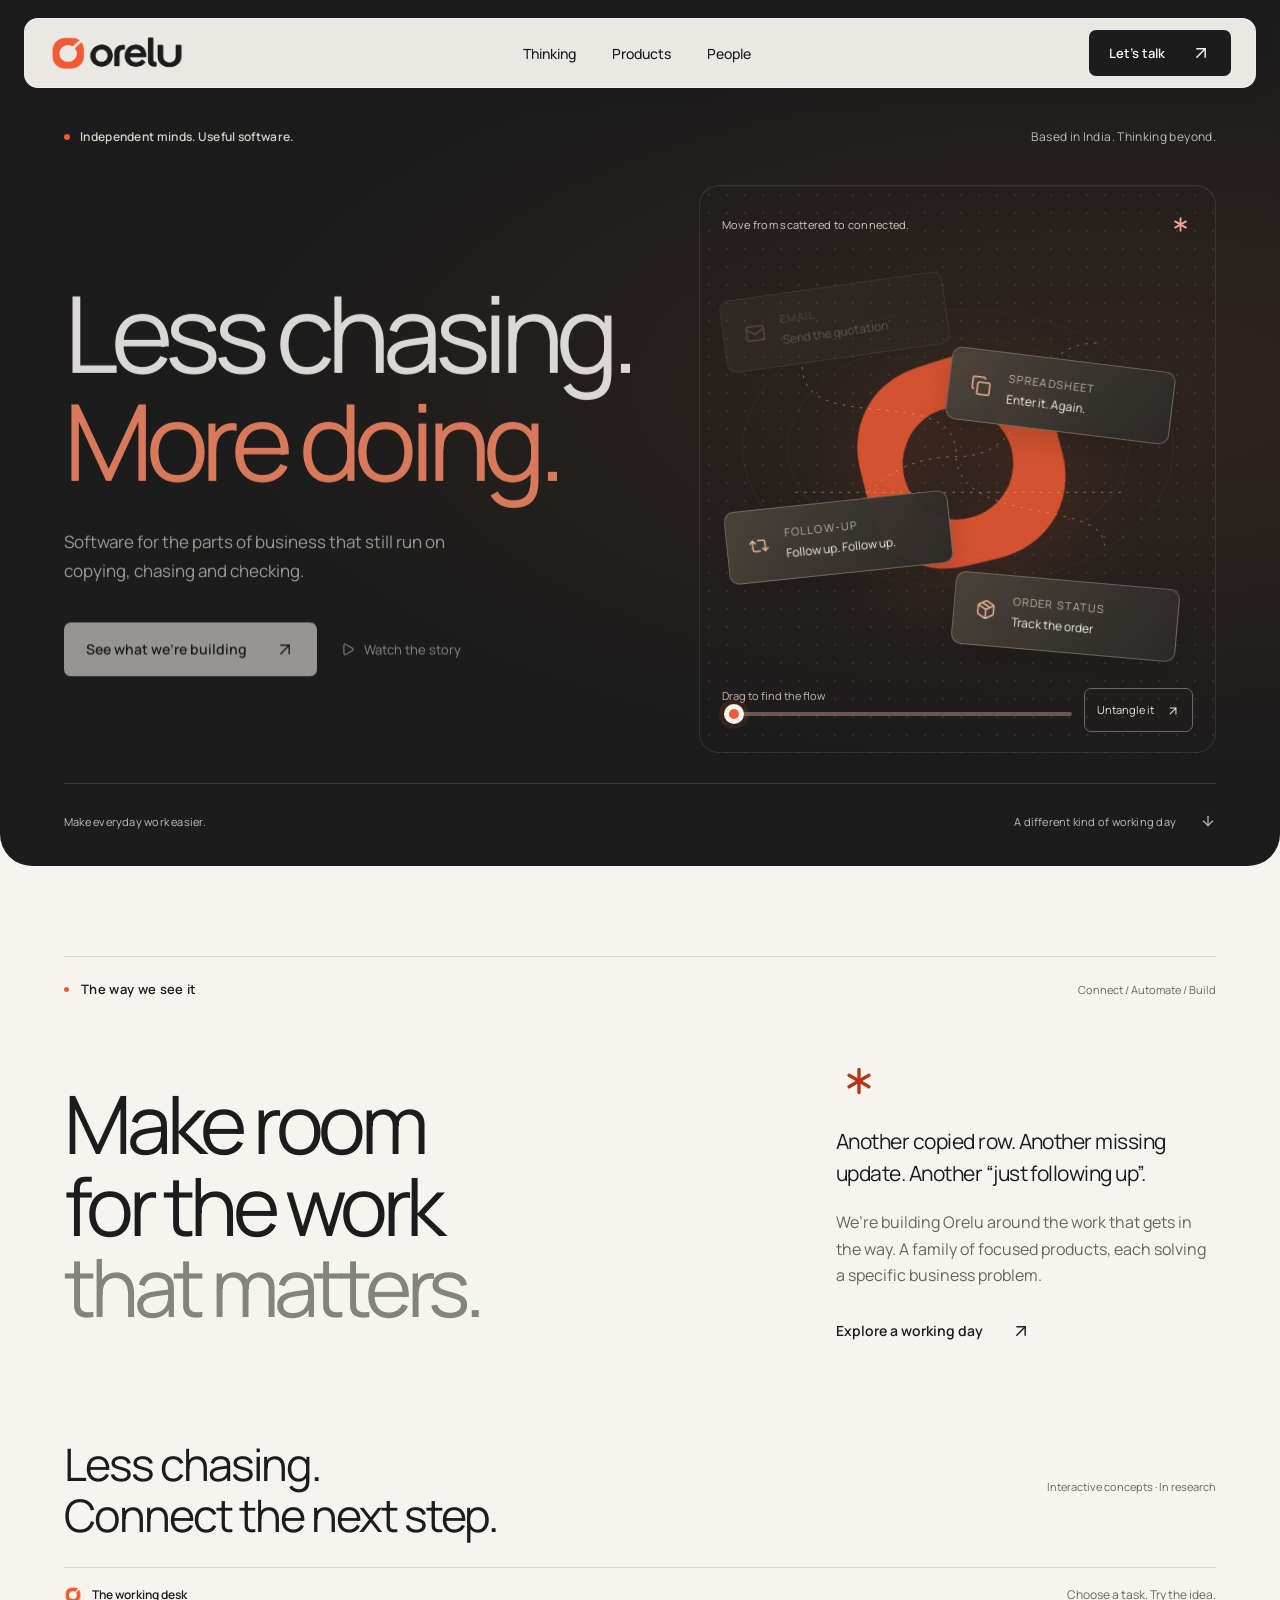
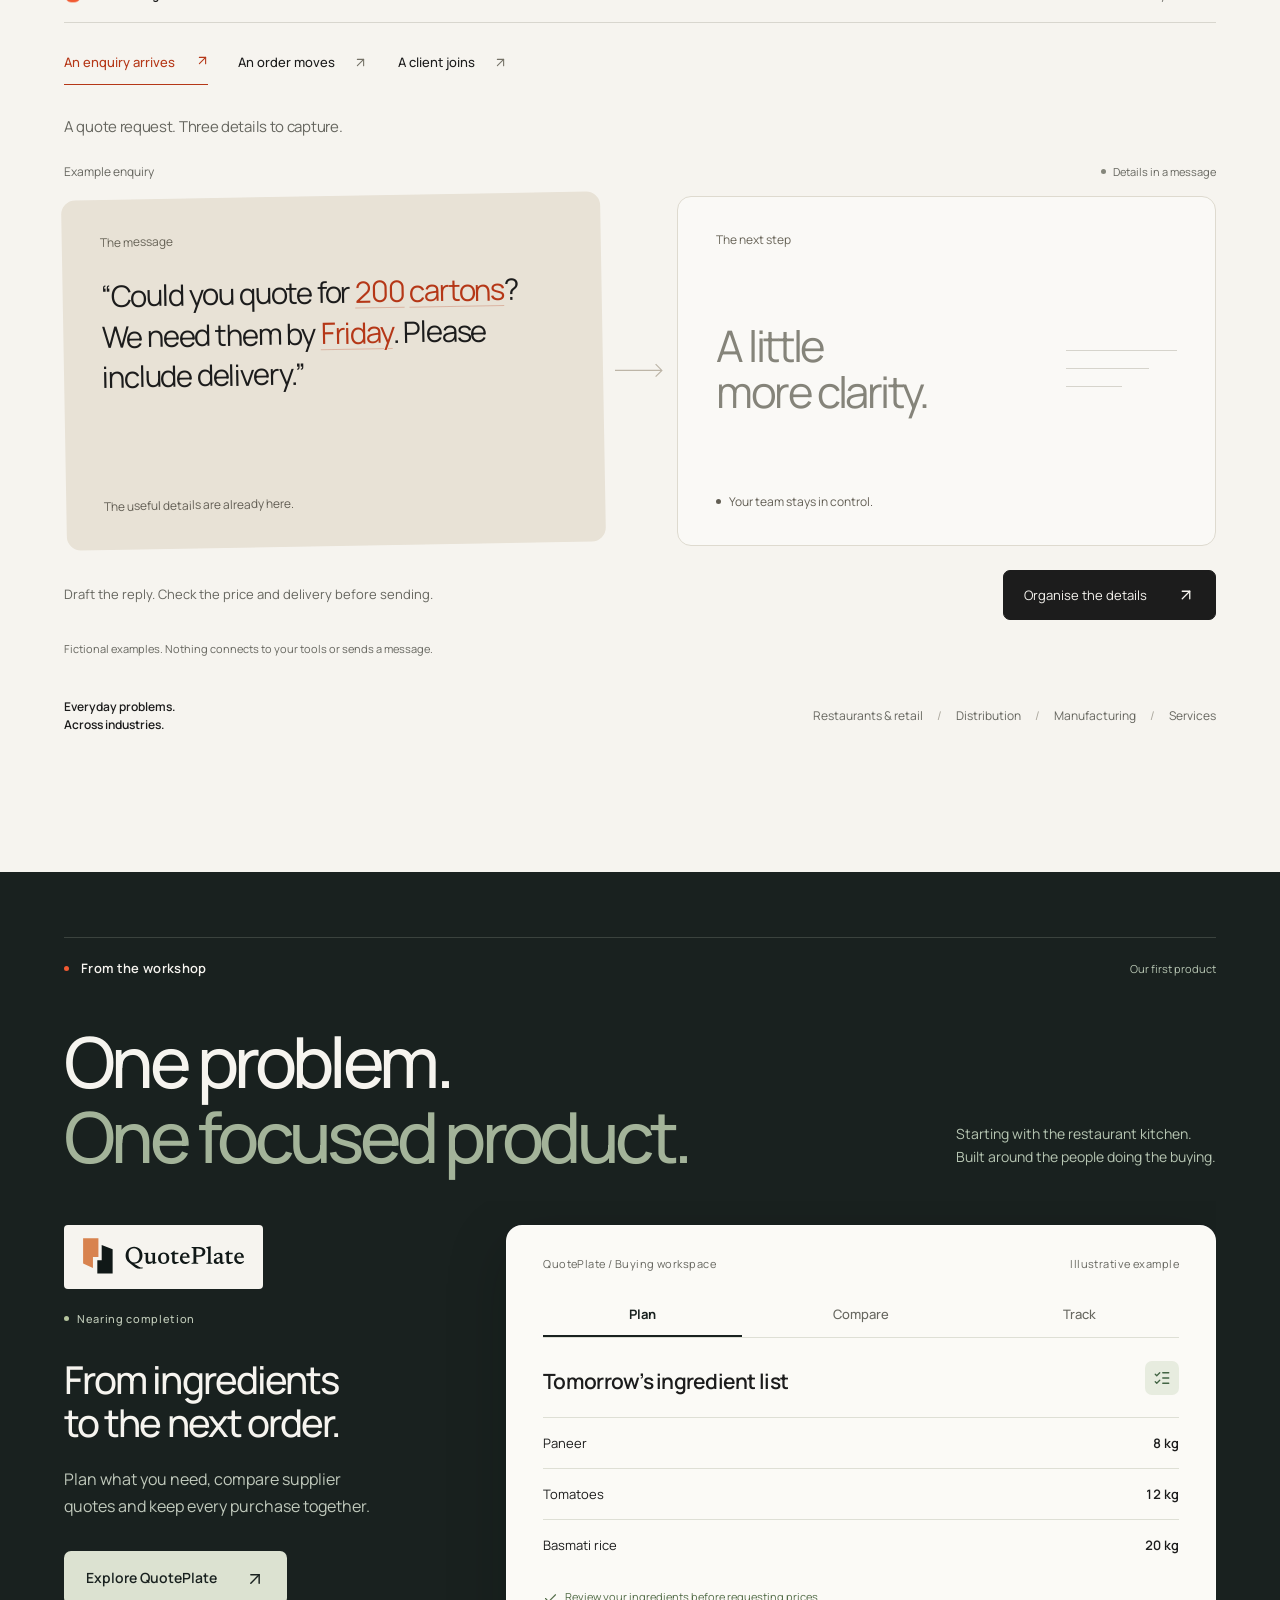
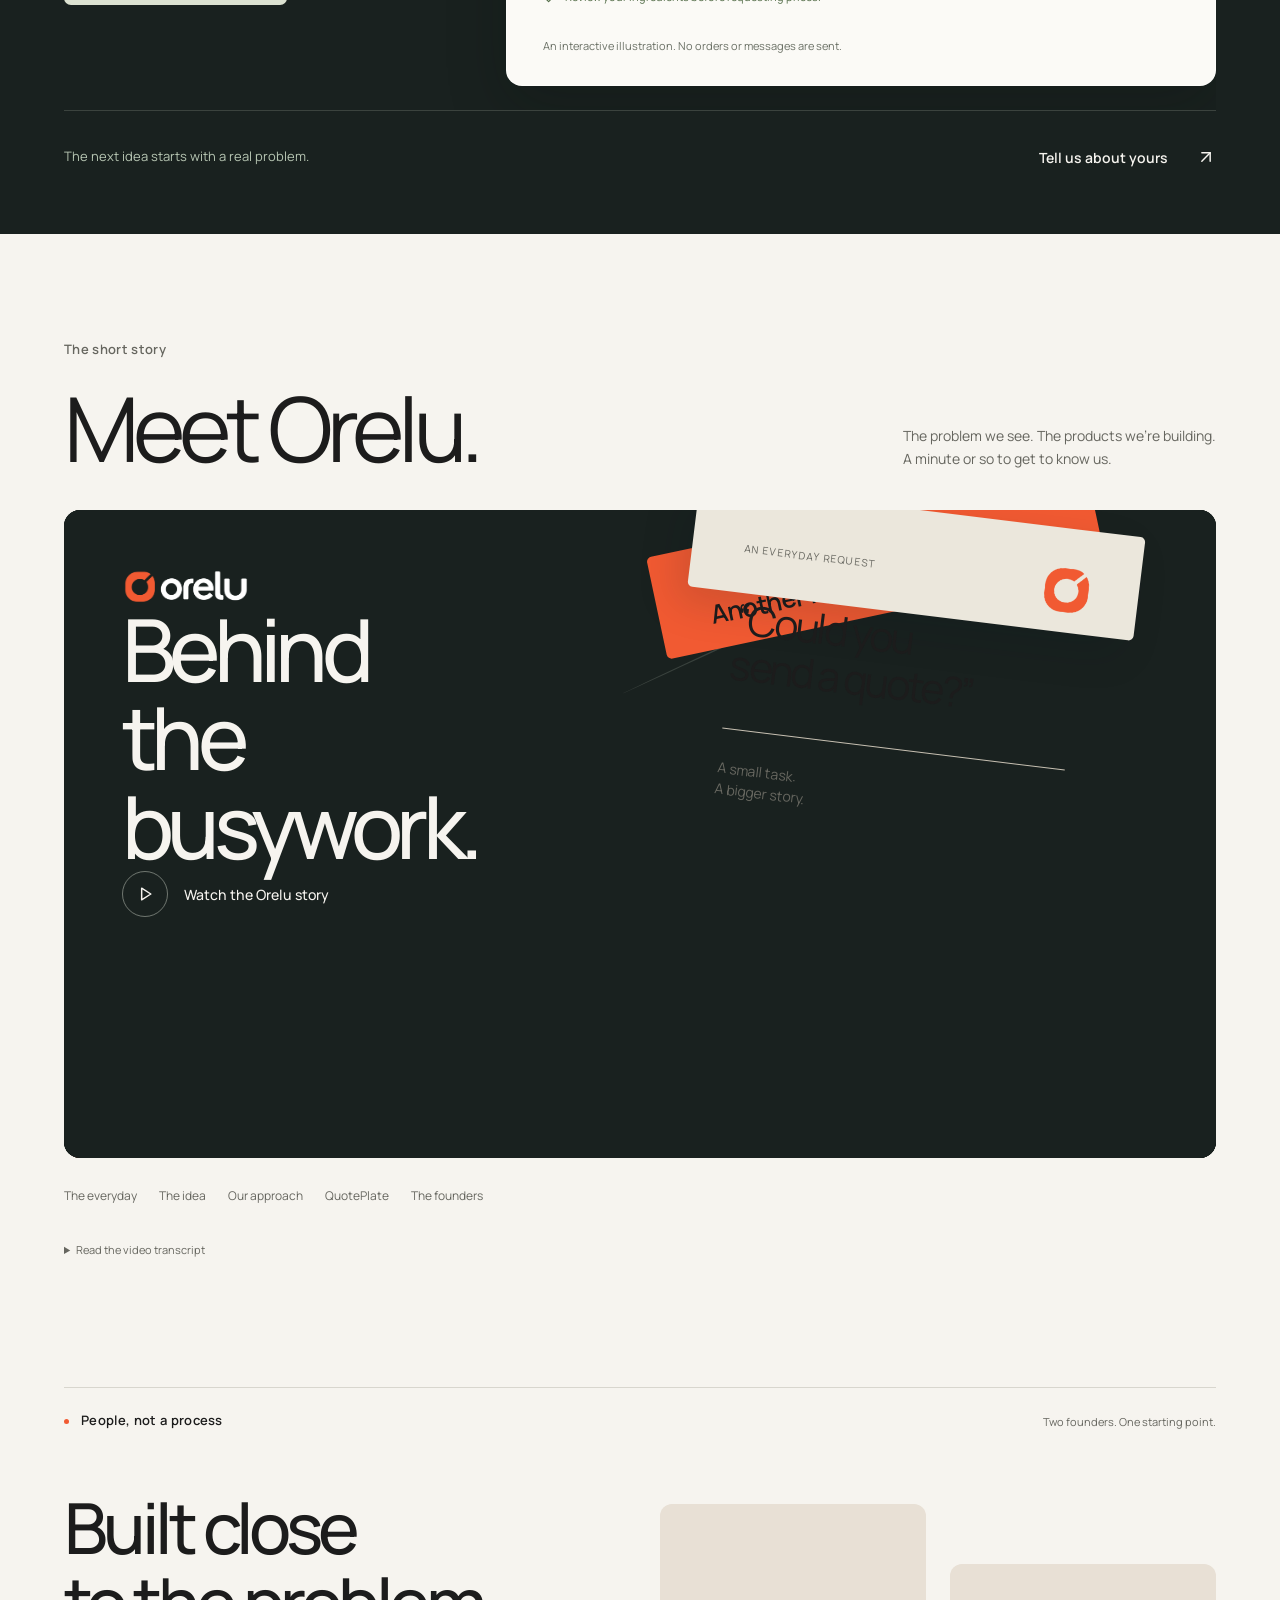
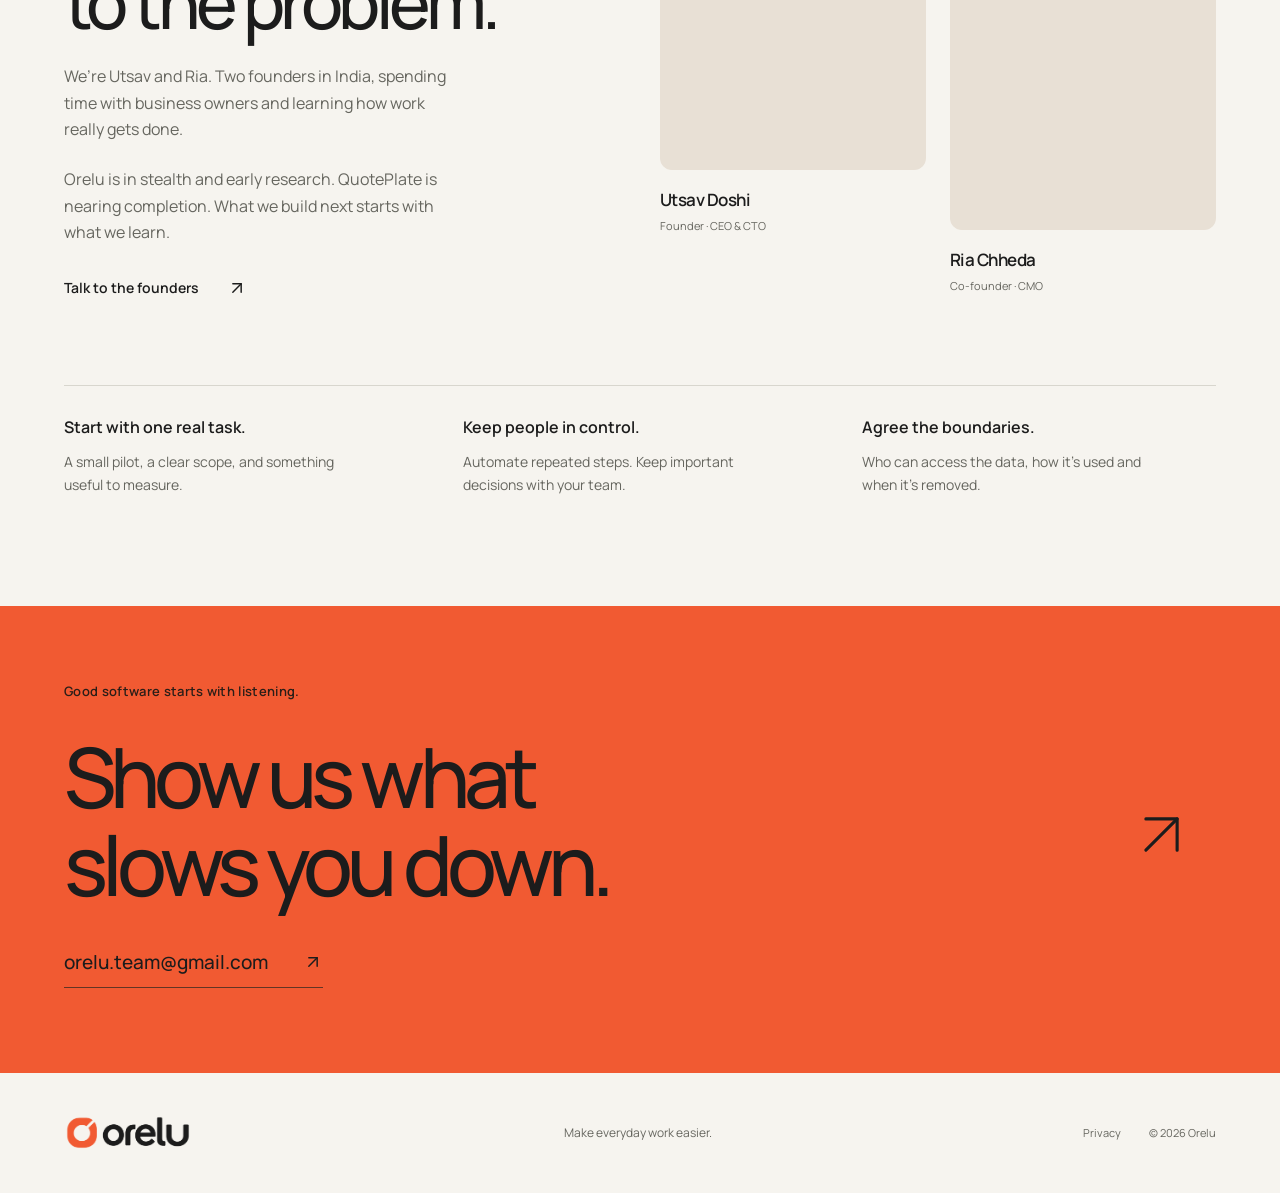
==== commit 49091e58: "Load lightweight WebP team portraits eagerly" ====
--- a/index.html
+++ b/index.html
@@ -91,7 +91,7 @@
 </button></div><div class="film-chapters" aria-label="Jump to a video chapter"><button type="button" aria-controls="intro-video" data-film-time="0.00">The everyday</button><button type="button" aria-controls="intro-video" data-film-time="16.29">The idea</button><button type="button" aria-controls="intro-video" data-film-time="24.45">Our approach</button><button type="button" aria-controls="intro-video" data-film-time="34.17">QuotePlate</button><button type="button" aria-controls="intro-video" data-film-time="55.08">The founders</button></div><p id="film-status" class="film-status" role="status" aria-live="polite"></p><details class="transcript"><summary>Read the video transcript</summary><p>You answer an enquiry. Copy the details into a sheet. Then chase an approval. By the time you're done, there's another one waiting. That's the everyday work we're looking at. The small, repeated jobs that take people away from running their business. Orelu is our way of working on that problem. We're building a family of software products, each focused on one business need. The approach is simple. Connect the information. Automate the repeated steps. And leave the important decisions with the people who know the business. Our first product is QuotePlate. It's nearly ready, and it's built around how restaurants buy their ingredients. Start with a menu. Review what you need. Then bring suppliers and price requests into the same workflow. Compare the quotes, including tax and delivery. Make a decision, and keep a record of what arrives. We're Utsav and Ria, two founders in India. We're still early, listening to business owners across different industries. We start with one task, clear access rules, and a small pilot. If it helps, we build from there. Got something your team keeps doing the hard way? Tell us. Orelu. Make everyday work easier.</p></details></section>
 <section class="people-section section wrap" id="about" aria-labelledby="about-title">
  <div class="section-index"><p class="eyebrow">People, not a process</p><span>Two founders. One starting point.</span></div>
- <div class="people-grid"><div class="people-copy"><h2 id="about-title">Built close<br>to the problem.</h2><p>We’re Utsav and Ria. Two founders in India, spending time with business owners and learning how work really gets done.</p><p>Orelu is in stealth and early research. QuotePlate is nearing completion. What we build next starts with what we learn.</p><a href="mailto:orelu.team@gmail.com" class="text-link">Talk to the founders <svg xmlns="http://www.w3.org/2000/svg" width="20" height="20" viewBox="0 0 24 24" fill="none" stroke="currentColor" stroke-width="1.75" stroke-linecap="round" stroke-linejoin="round" class="lucide lucide-arrow-up-right icon" aria-hidden="true" focusable="false"><path d="M7 7h10v10"></path><path d="M7 17 17 7"></path></svg></a></div><div class="founders"><article class="founder"><div class="portrait avatar avatar-utsav"><img src="assets/founder-avatars.png" width="1774" height="887" alt="Illustrated avatar for Utsav Doshi" loading="lazy"></div><h3>Utsav Doshi</h3><p>Founder · CEO & CTO</p></article><article class="founder"><div class="portrait avatar avatar-ria"><img src="assets/founder-avatars.png" width="1774" height="887" alt="Illustrated avatar for Ria Chheda" loading="lazy"></div><h3>Ria Chheda</h3><p>Co-founder · CMO</p></article></div></div>
+ <div class="people-grid"><div class="people-copy"><h2 id="about-title">Built close<br>to the problem.</h2><p>We’re Utsav and Ria. Two founders in India, spending time with business owners and learning how work really gets done.</p><p>Orelu is in stealth and early research. QuotePlate is nearing completion. What we build next starts with what we learn.</p><a href="mailto:orelu.team@gmail.com" class="text-link">Talk to the founders <svg xmlns="http://www.w3.org/2000/svg" width="20" height="20" viewBox="0 0 24 24" fill="none" stroke="currentColor" stroke-width="1.75" stroke-linecap="round" stroke-linejoin="round" class="lucide lucide-arrow-up-right icon" aria-hidden="true" focusable="false"><path d="M7 7h10v10"></path><path d="M7 17 17 7"></path></svg></a></div><div class="founders"><article class="founder"><div class="portrait avatar avatar-utsav"><img src="assets/founder-avatars.webp" width="1774" height="887" alt="Illustrated avatar for Utsav Doshi" loading="eager" decoding="async"></div><h3>Utsav Doshi</h3><p>Founder · CEO & CTO</p></article><article class="founder"><div class="portrait avatar avatar-ria"><img src="assets/founder-avatars.webp" width="1774" height="887" alt="Illustrated avatar for Ria Chheda" loading="eager" decoding="async"></div><h3>Ria Chheda</h3><p>Co-founder · CMO</p></article></div></div>
  <div class="principles" aria-label="How we work"><article><span>Start with one real task.</span><p>A small pilot, a clear scope, and something useful to measure.</p></article><article><span>Keep people in control.</span><p>Automate repeated steps. Keep important decisions with your team.</p></article><article><span>Agree the boundaries.</span><p>Who can access the data, how it’s used and when it’s removed.</p></article></div>
 </section>
 <section class="contact-section" id="contact" aria-labelledby="contact-title"><div class="wrap contact-grid"><div><p class="eyebrow">Good software starts with listening.</p><h2 id="contact-title">Show us what<br>slows you down.</h2><a class="email-link" href="mailto:orelu.team@gmail.com">orelu.team@gmail.com <svg xmlns="http://www.w3.org/2000/svg" width="20" height="20" viewBox="0 0 24 24" fill="none" stroke="currentColor" stroke-width="1.75" stroke-linecap="round" stroke-linejoin="round" class="lucide lucide-arrow-up-right icon" aria-hidden="true" focusable="false"><path d="M7 7h10v10"></path><path d="M7 17 17 7"></path></svg></a></div><a class="contact-arrow" href="mailto:orelu.team@gmail.com" aria-label="Email Orelu"><svg xmlns="http://www.w3.org/2000/svg" width="20" height="20" viewBox="0 0 24 24" fill="none" stroke="currentColor" stroke-width="1.75" stroke-linecap="round" stroke-linejoin="round" class="lucide lucide-arrow-up-right icon" aria-hidden="true" focusable="false"><path d="M7 7h10v10"></path><path d="M7 17 17 7"></path></svg></a></div></section>
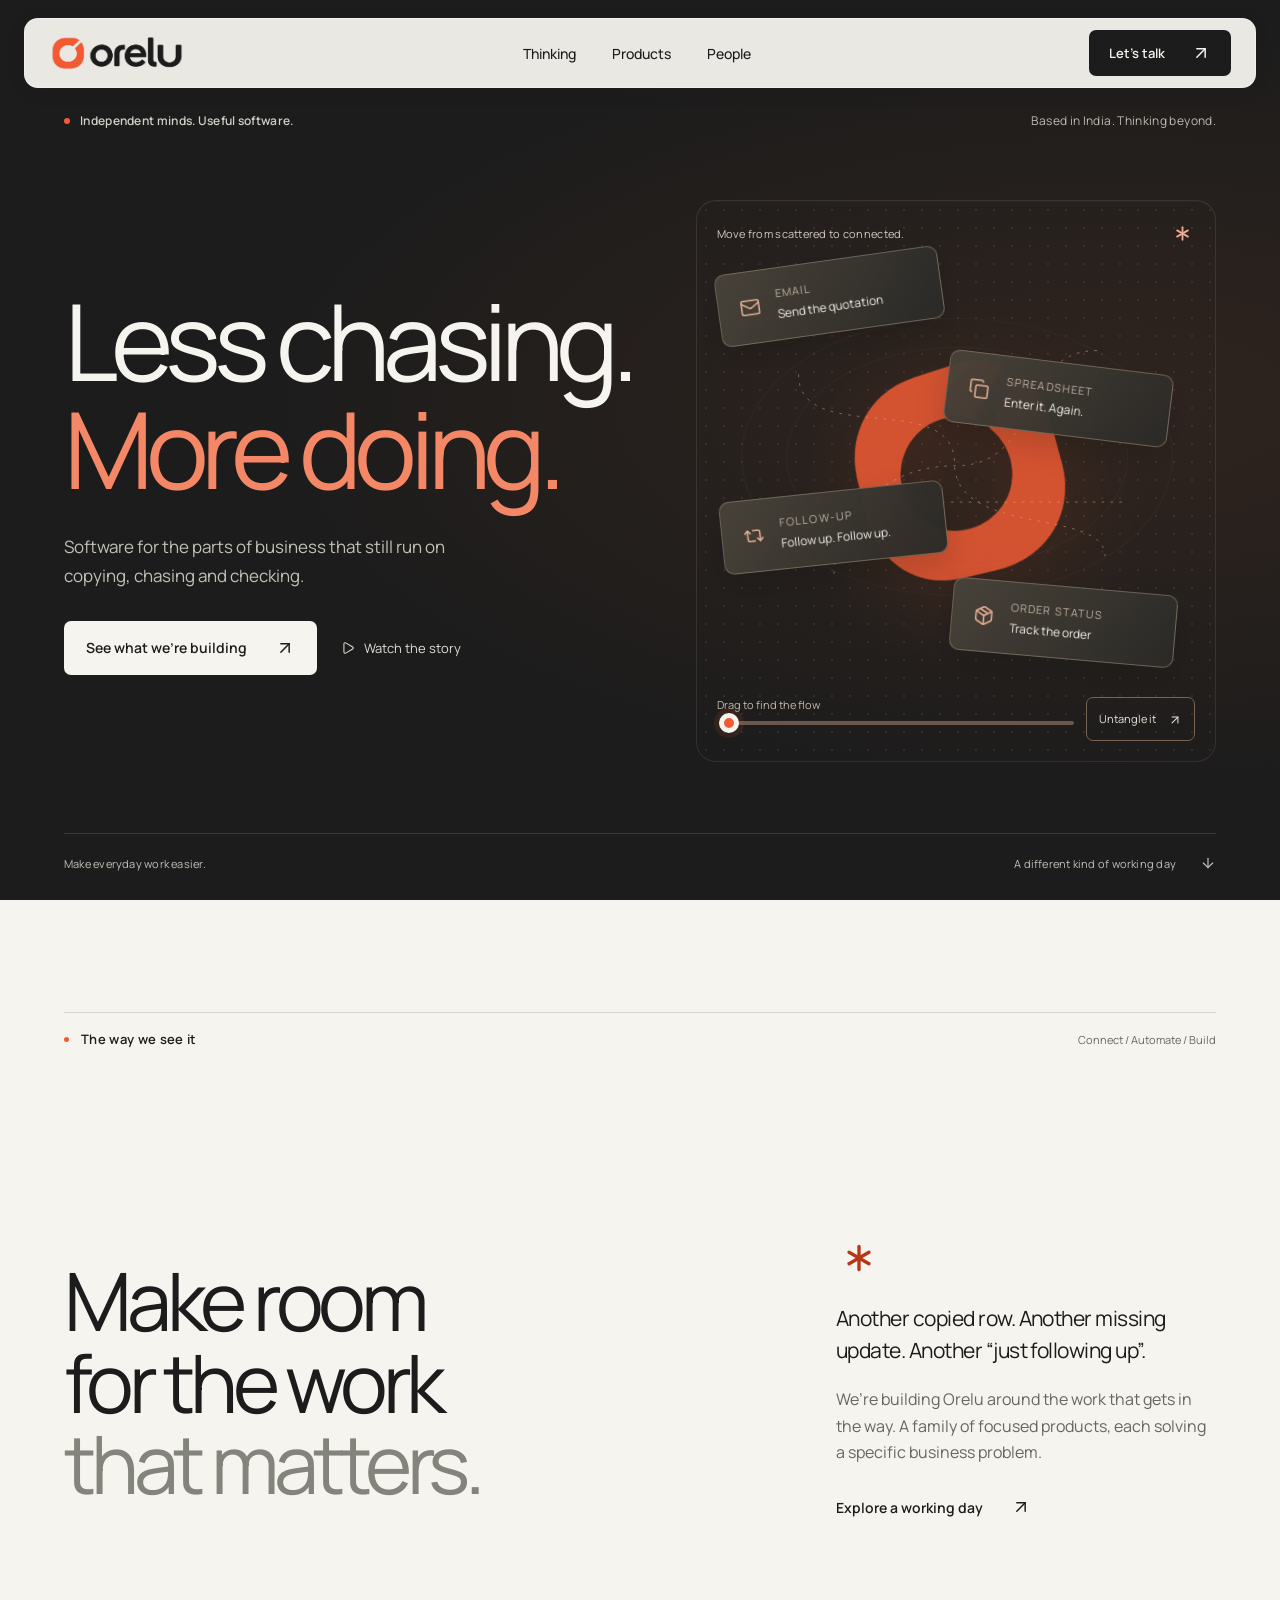
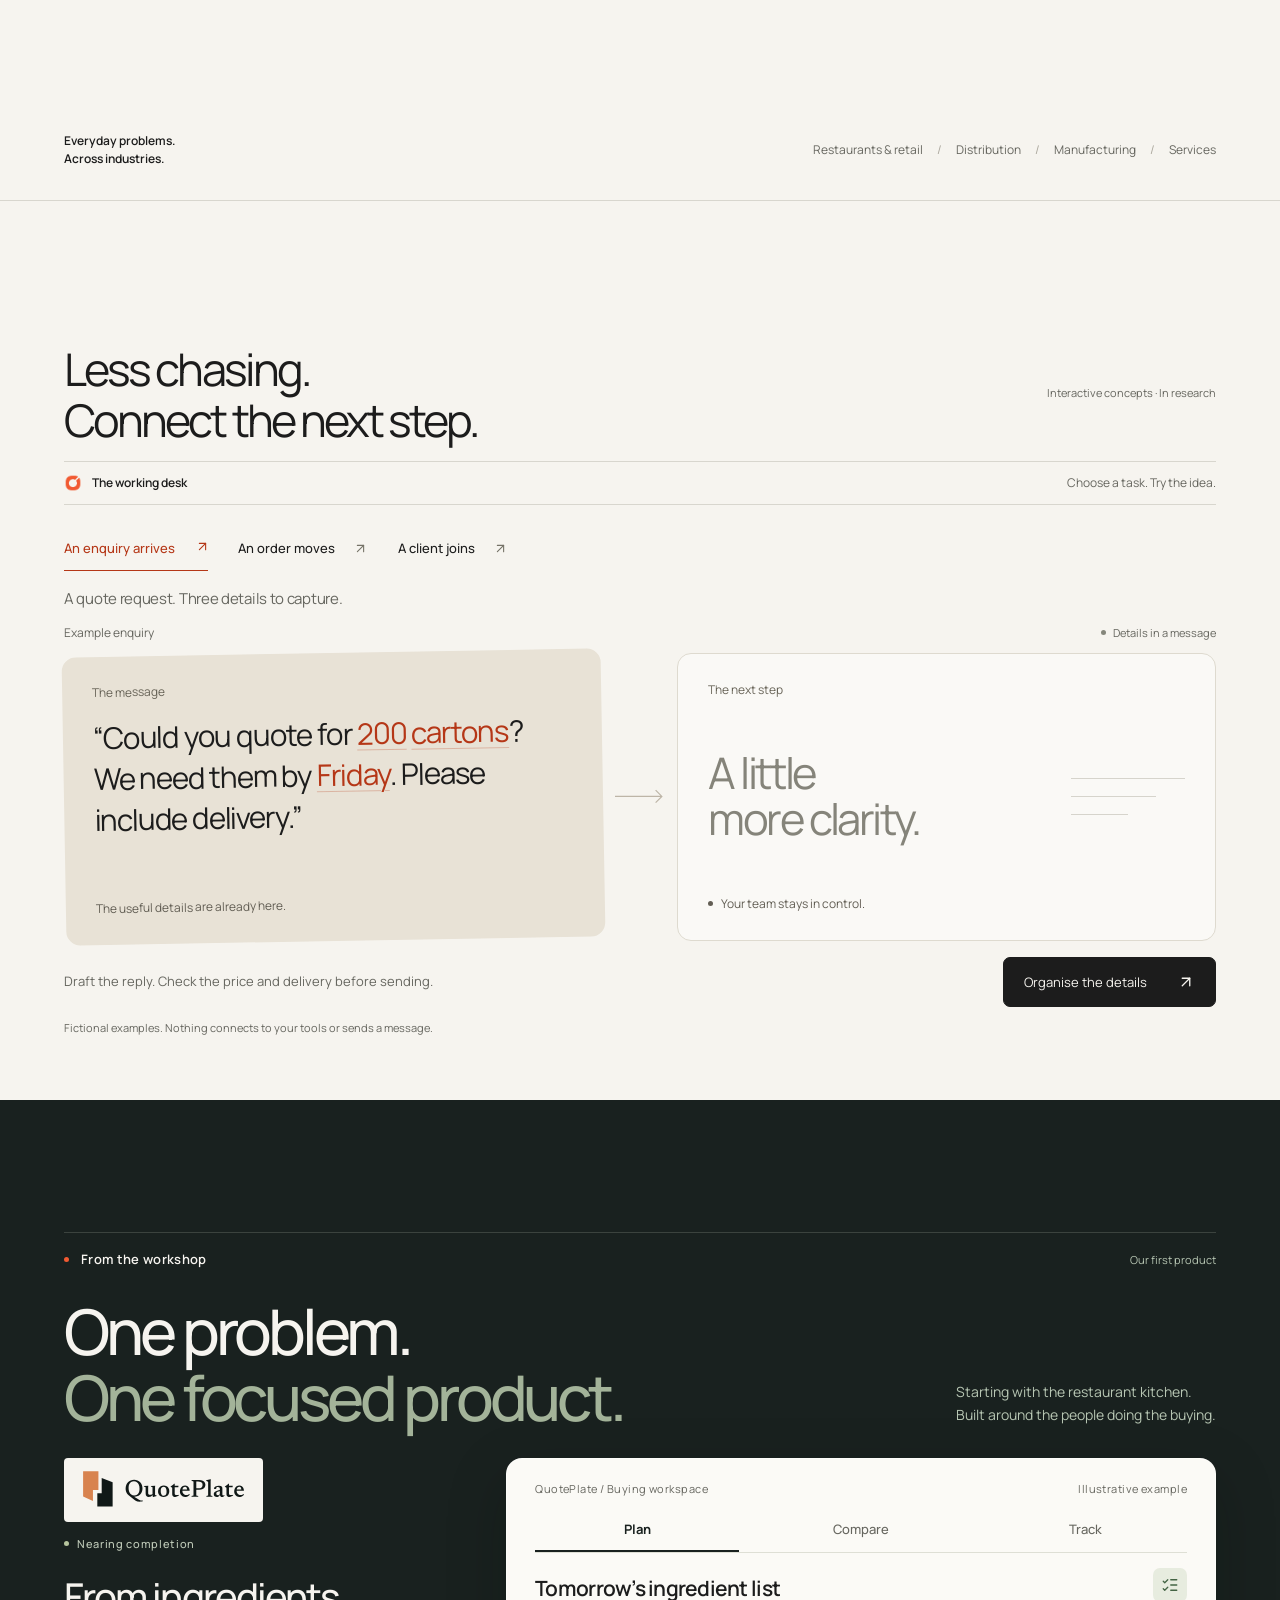
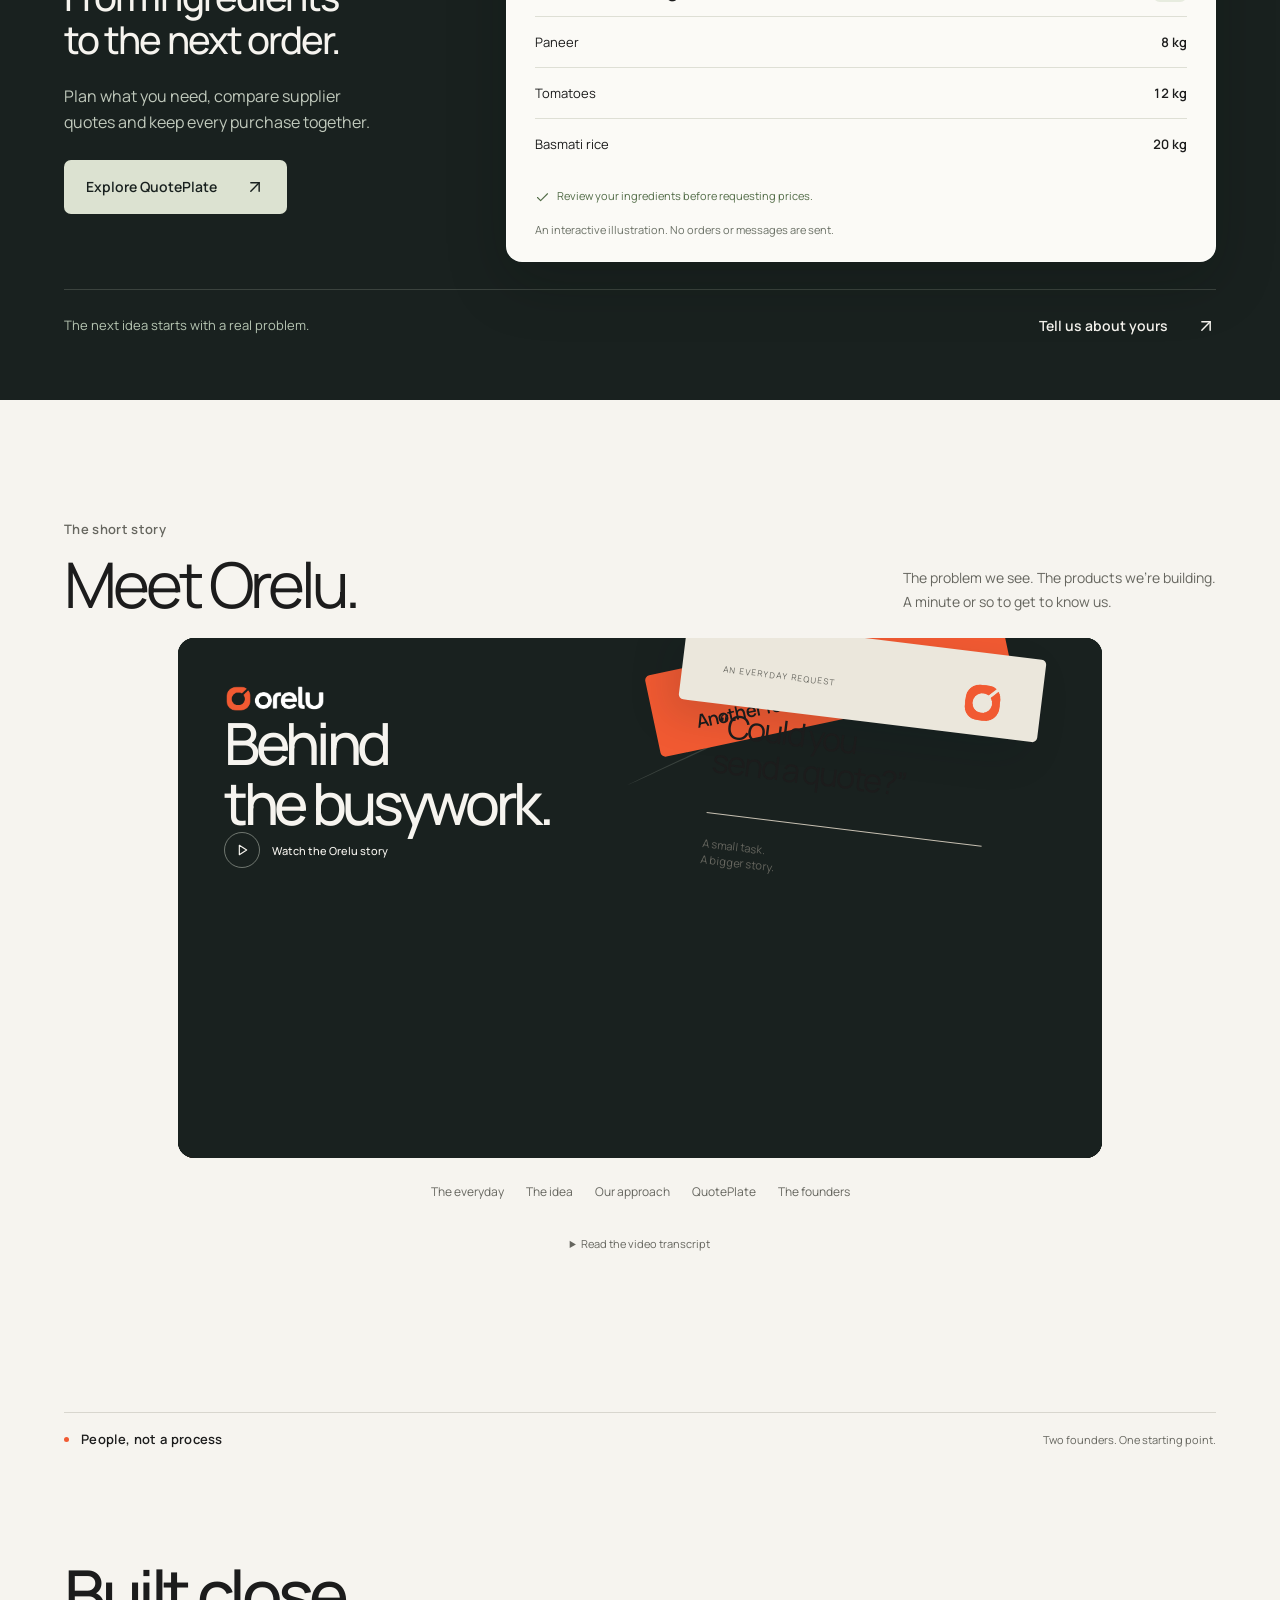
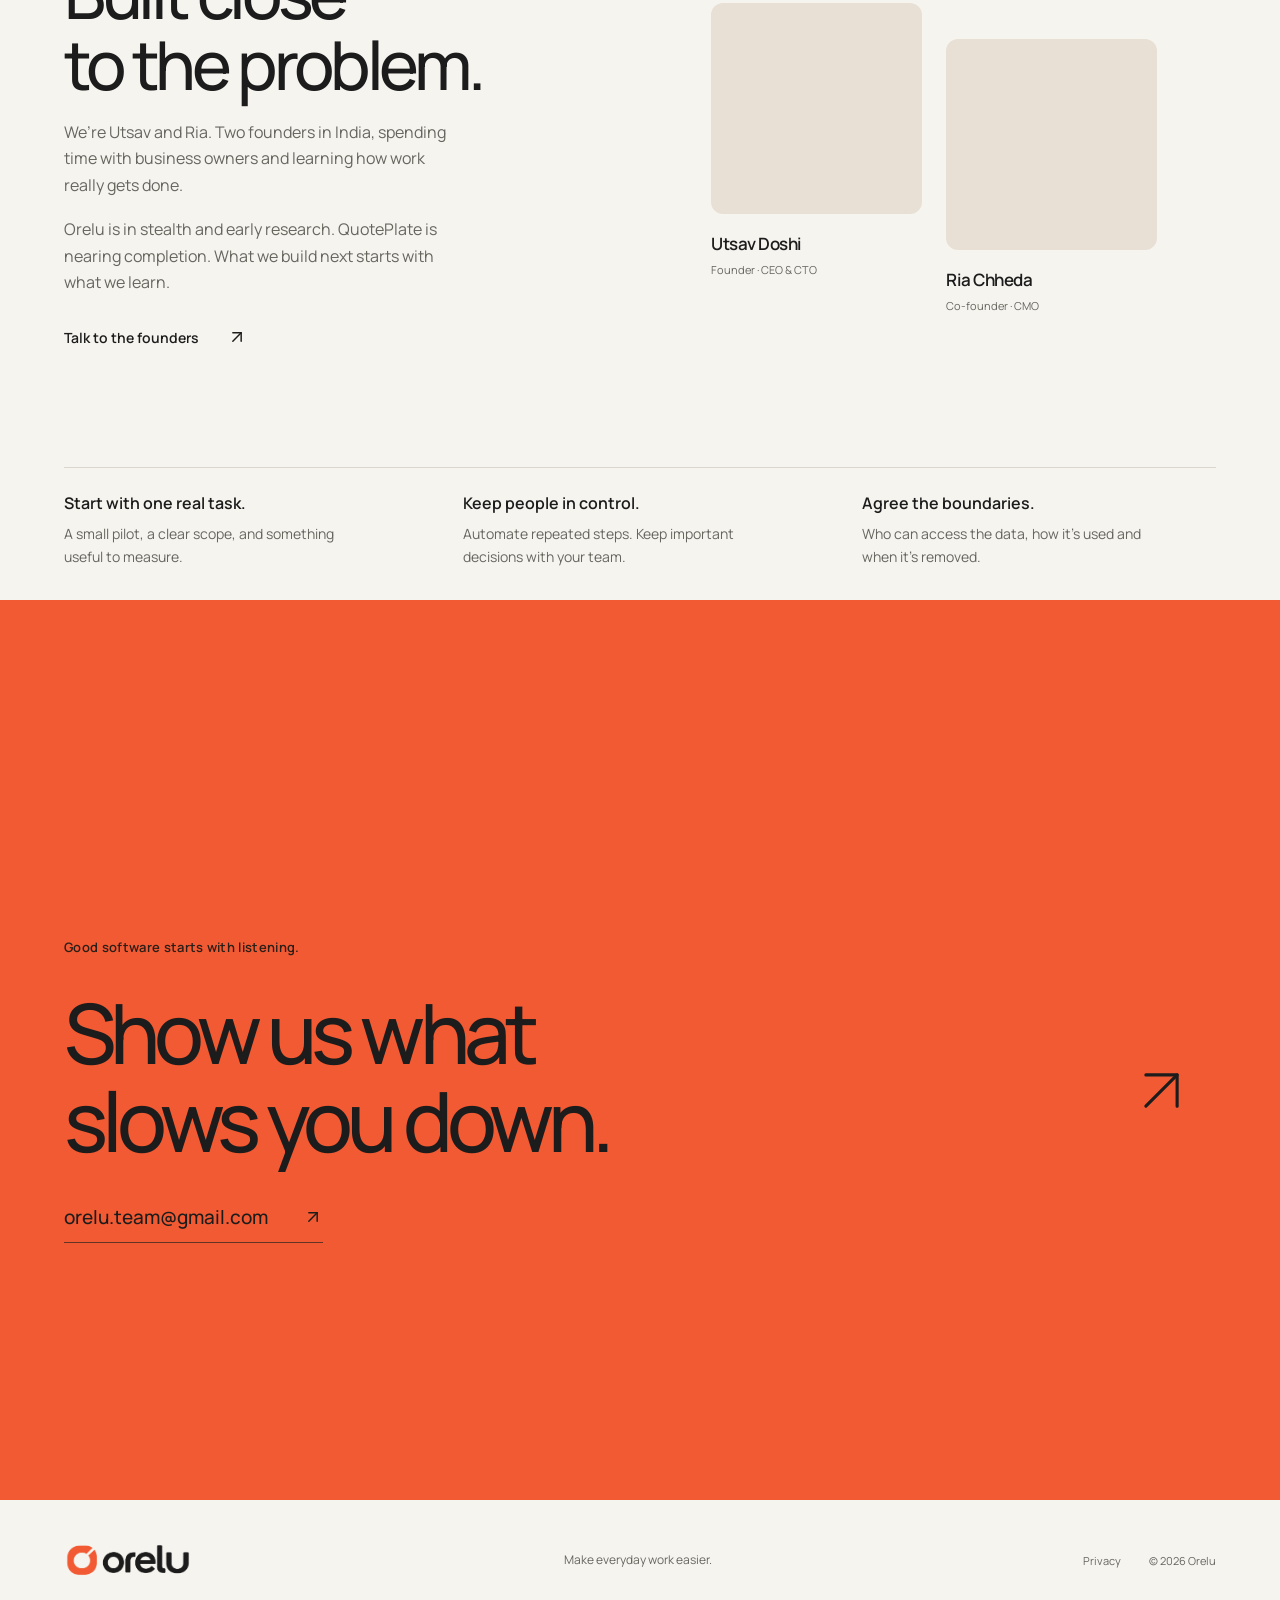
==== commit 03216020: "Publish consistent full-screen homepage sections" ====
--- a/index.html
+++ b/index.html
@@ -41,11 +41,13 @@
   </div>
   <div class="hero-bottom"><span>Make everyday work easier.</span><a href="#approach">A different kind of working day <svg xmlns="http://www.w3.org/2000/svg" width="20" height="20" viewBox="0 0 24 24" fill="none" stroke="currentColor" stroke-width="1.75" stroke-linecap="round" stroke-linejoin="round" class="lucide lucide-arrow-down icon" aria-hidden="true" focusable="false"><path d="M12 5v14"></path><path d="m19 12-7 7-7-7"></path></svg></a></div>
 </section>
-<section class="approach section wrap" id="approach" aria-labelledby="approach-title">
+<section class="approach section wrap chapter" id="approach" aria-labelledby="approach-title">
   <div class="section-index"><p class="eyebrow">The way we see it</p><span>Connect / Automate / Build</span></div>
   <div class="manifesto"><h2 id="approach-title">Make room<br>for the work<br><span class="muted">that matters.</span></h2><div class="manifesto-copy"><span class="asterisk" aria-hidden="true"><svg xmlns="http://www.w3.org/2000/svg" width="20" height="20" viewBox="0 0 24 24" fill="none" stroke="currentColor" stroke-width="1.75" stroke-linecap="round" stroke-linejoin="round" class="lucide lucide-asterisk icon" aria-hidden="true" focusable="false"><path d="M12 6v12"></path><path d="M17.196 9 6.804 15"></path><path d="m6.804 9 10.392 6"></path></svg></span><p>Another copied row. Another missing update. Another “just following up”.</p><p>We’re building Orelu around the work that gets in the way. A family of focused products, each solving a specific business problem.</p><a href="#thinking" class="text-link">Explore a working day <svg xmlns="http://www.w3.org/2000/svg" width="20" height="20" viewBox="0 0 24 24" fill="none" stroke="currentColor" stroke-width="1.75" stroke-linecap="round" stroke-linejoin="round" class="lucide lucide-arrow-up-right icon" aria-hidden="true" focusable="false"><path d="M7 7h10v10"></path><path d="M7 17 17 7"></path></svg></a></div></div>
-  <div class="workflow-explorer" id="thinking" aria-labelledby="explorer-title">
-    <div class="explorer-heading"><h3 id="explorer-title">Less chasing.<br>Connect the next step.</h3><span>Interactive concepts · In research</span></div>
+  <div class="industry-note"><span>Everyday problems.<br>Across industries.</span><p>Restaurants & retail <span aria-hidden="true">/</span> Distribution <span aria-hidden="true">/</span> Manufacturing <span aria-hidden="true">/</span> Services</p></div>
+</section>
+<section class="workflow-explorer section wrap chapter" id="thinking" aria-labelledby="explorer-title">
+    <div class="explorer-heading"><h2 id="explorer-title">Less chasing.<br>Connect the next step.</h2><span>Interactive concepts · In research</span></div>
     <div class="desk-caption"><span><img src="assets/mark.png" alt="" width="18" height="18"> The working desk</span><span>Choose a task. Try the idea.</span></div><div class="explorer-layout"><div class="example-tabs" role="tablist" aria-label="Explore everyday business processes" aria-orientation="horizontal">
       <button id="example-enquiry" role="tab" aria-selected="true" aria-controls="example-panel-enquiry" tabindex="0"><span>An enquiry arrives</span><svg xmlns="http://www.w3.org/2000/svg" width="20" height="20" viewBox="0 0 24 24" fill="none" stroke="currentColor" stroke-width="1.75" stroke-linecap="round" stroke-linejoin="round" class="lucide lucide-arrow-up-right icon" aria-hidden="true" focusable="false"><path d="M7 7h10v10"></path><path d="M7 17 17 7"></path></svg></button>
       <button id="example-order" role="tab" aria-selected="false" aria-controls="example-panel-order" tabindex="-1"><span>An order moves</span><svg xmlns="http://www.w3.org/2000/svg" width="20" height="20" viewBox="0 0 24 24" fill="none" stroke="currentColor" stroke-width="1.75" stroke-linecap="round" stroke-linejoin="round" class="lucide lucide-arrow-up-right icon" aria-hidden="true" focusable="false"><path d="M7 7h10v10"></path><path d="M7 17 17 7"></path></svg></button>
@@ -66,10 +68,8 @@
 <div class="task-demo-body" id="task-detail-onboard"><div class="message-sheet"><span class="desk-overline">The message</span><p class="raw-request">“The agreement is signed. We still need the billing contact and someone to approve account access.”</p><span class="message-signoff">The useful details are already here.</span></div><span class="desk-connector" aria-hidden="true"><svg viewBox="0 0 64 24" fill="none"><path d="M0 12h60m-8-8 8 8-8 8"/><path class="signal" d="M0 12h60m-8-8 8 8-8 8"/></svg></span><div class="record-sheet"><span class="desk-overline">The next step</span><div class="record-placeholder"><span class="placeholder-title">A little<br>more clarity.</span><span class="placeholder-lines" aria-hidden="true"><i></i><i></i><i></i></span></div><dl class="organised-details" hidden><div><dt>Agreement</dt><dd>Signed</dd></div><div><dt>Missing</dt><dd>Billing contact</dd></div><div><dt>Access</dt><dd>Needs approval</dd></div></dl><span class="review-stamp">Your team stays in control.</span></div></div>
 <div class="task-demo-bottom"><p class="review-note">Review the missing details before granting access.</p><button class="organise-button" type="button" data-organise aria-pressed="false" aria-controls="task-detail-onboard" hidden>Organise the details <svg class="icon" viewBox="0 0 24 24" fill="none" stroke="currentColor" stroke-width="1.75" stroke-linecap="round" stroke-linejoin="round" aria-hidden="true"><path d="M7 7h10v10"></path><path d="M7 17 17 7"></path></svg></button></div></div></div>
 <p class="example-note">Fictional examples. Nothing connects to your tools or sends a message.</p></div></div>
-  </div>
-  <div class="industry-note"><span>Everyday problems.<br>Across industries.</span><p>Restaurants & retail <span aria-hidden="true">/</span> Distribution <span aria-hidden="true">/</span> Manufacturing <span aria-hidden="true">/</span> Services</p></div>
 </section>
-<section class="products section wrap" id="products" aria-labelledby="products-title">
+<section class="products section wrap chapter" id="products" aria-labelledby="products-title">
   <div class="section-index"><p class="eyebrow">From the workshop</p><span>Our first product</span></div>
   <div class="product-heading"><h2 id="products-title">One problem.<br><span class="muted">One focused product.</span></h2><p>Starting with the restaurant kitchen.<br>Built around the people doing the buying.</p></div>
   <article class="product-card">
@@ -85,16 +85,16 @@
   </div></article>
   <div class="next-product"><p>The next idea starts with a real problem.</p><a class="text-link" href="mailto:orelu.team@gmail.com">Tell us about yours <svg xmlns="http://www.w3.org/2000/svg" width="20" height="20" viewBox="0 0 24 24" fill="none" stroke="currentColor" stroke-width="1.75" stroke-linecap="round" stroke-linejoin="round" class="lucide lucide-arrow-up-right icon" aria-hidden="true" focusable="false"><path d="M7 7h10v10"></path><path d="M7 17 17 7"></path></svg></a></div>
 </section>
-<section id="film" class="film-section section wrap" aria-labelledby="film-title"><div class="film-heading"><div><p class="eyebrow">The short story</p><h2 id="film-title">Meet Orelu.</h2></div><p>The problem we see. The products we’re building.<br>A minute or so to get to know us.</p></div><div class="film-player"><video id="intro-video" tabindex="0" controls playsinline preload="none" poster="assets/orelu-brand-film.jpg" aria-label="Orelu introduction"><source src="assets/orelu-brand-film.mp4" type="video/mp4"><track kind="captions" src="assets/orelu-brand-film.vtt" srclang="en" label="English"><p>Your browser does not support video. <a href="assets/orelu-brand-film.mp4">Download the Orelu introduction</a>.</p></video><button class="film-cover" type="button" aria-label="Play the Orelu introduction with sound" aria-controls="intro-video" hidden>
+<section id="film" class="film-section section wrap chapter" aria-labelledby="film-title"><div class="film-heading"><div><p class="eyebrow">The short story</p><h2 id="film-title">Meet Orelu.</h2></div><p>The problem we see. The products we’re building.<br>A minute or so to get to know us.</p></div><div class="film-player"><video id="intro-video" tabindex="0" controls playsinline preload="none" poster="assets/orelu-brand-film.jpg" aria-label="Orelu introduction"><source src="assets/orelu-brand-film.mp4" type="video/mp4"><track kind="captions" src="assets/orelu-brand-film.vtt" srclang="en" label="English"><p>Your browser does not support video. <a href="assets/orelu-brand-film.mp4">Download the Orelu introduction</a>.</p></video><button class="film-cover" type="button" aria-label="Play the Orelu introduction with sound" aria-controls="intro-video" hidden>
 <span class="film-cover-copy"><img src="assets/orelu-light.png" alt="" width="147" height="42"><span class="film-cover-title">Behind<br>the busywork.</span><span class="film-cover-play"><svg class="icon" viewBox="0 0 24 24" fill="none" stroke="currentColor" stroke-width="1.75" stroke-linejoin="round" aria-hidden="true"><path d="m8 5 11 7-11 7Z"></path></svg> Watch the Orelu story</span></span>
 <span class="film-cover-art" aria-hidden="true"><span class="cover-orbit"></span><span class="cover-slip slip-back">Another follow-up.</span><span class="cover-slip slip-front"><span class="slip-label">AN EVERYDAY REQUEST</span><span class="slip-message">“Could you<br>send a quote?”</span><span class="slip-rule"></span><span class="slip-foot">A small task.<br>A bigger story.</span><img src="assets/mark.png" alt="" width="64" height="64"></span></span>
 </button></div><div class="film-chapters" aria-label="Jump to a video chapter"><button type="button" aria-controls="intro-video" data-film-time="0.00">The everyday</button><button type="button" aria-controls="intro-video" data-film-time="16.29">The idea</button><button type="button" aria-controls="intro-video" data-film-time="24.45">Our approach</button><button type="button" aria-controls="intro-video" data-film-time="34.17">QuotePlate</button><button type="button" aria-controls="intro-video" data-film-time="55.08">The founders</button></div><p id="film-status" class="film-status" role="status" aria-live="polite"></p><details class="transcript"><summary>Read the video transcript</summary><p>You answer an enquiry. Copy the details into a sheet. Then chase an approval. By the time you're done, there's another one waiting. That's the everyday work we're looking at. The small, repeated jobs that take people away from running their business. Orelu is our way of working on that problem. We're building a family of software products, each focused on one business need. The approach is simple. Connect the information. Automate the repeated steps. And leave the important decisions with the people who know the business. Our first product is QuotePlate. It's nearly ready, and it's built around how restaurants buy their ingredients. Start with a menu. Review what you need. Then bring suppliers and price requests into the same workflow. Compare the quotes, including tax and delivery. Make a decision, and keep a record of what arrives. We're Utsav and Ria, two founders in India. We're still early, listening to business owners across different industries. We start with one task, clear access rules, and a small pilot. If it helps, we build from there. Got something your team keeps doing the hard way? Tell us. Orelu. Make everyday work easier.</p></details></section>
-<section class="people-section section wrap" id="about" aria-labelledby="about-title">
+<section class="people-section section wrap chapter" id="about" aria-labelledby="about-title">
  <div class="section-index"><p class="eyebrow">People, not a process</p><span>Two founders. One starting point.</span></div>
  <div class="people-grid"><div class="people-copy"><h2 id="about-title">Built close<br>to the problem.</h2><p>We’re Utsav and Ria. Two founders in India, spending time with business owners and learning how work really gets done.</p><p>Orelu is in stealth and early research. QuotePlate is nearing completion. What we build next starts with what we learn.</p><a href="mailto:orelu.team@gmail.com" class="text-link">Talk to the founders <svg xmlns="http://www.w3.org/2000/svg" width="20" height="20" viewBox="0 0 24 24" fill="none" stroke="currentColor" stroke-width="1.75" stroke-linecap="round" stroke-linejoin="round" class="lucide lucide-arrow-up-right icon" aria-hidden="true" focusable="false"><path d="M7 7h10v10"></path><path d="M7 17 17 7"></path></svg></a></div><div class="founders"><article class="founder"><div class="portrait avatar avatar-utsav"><img src="assets/founder-avatars.webp" width="1774" height="887" alt="Illustrated avatar for Utsav Doshi" loading="eager" decoding="async"></div><h3>Utsav Doshi</h3><p>Founder · CEO & CTO</p></article><article class="founder"><div class="portrait avatar avatar-ria"><img src="assets/founder-avatars.webp" width="1774" height="887" alt="Illustrated avatar for Ria Chheda" loading="eager" decoding="async"></div><h3>Ria Chheda</h3><p>Co-founder · CMO</p></article></div></div>
  <div class="principles" aria-label="How we work"><article><span>Start with one real task.</span><p>A small pilot, a clear scope, and something useful to measure.</p></article><article><span>Keep people in control.</span><p>Automate repeated steps. Keep important decisions with your team.</p></article><article><span>Agree the boundaries.</span><p>Who can access the data, how it’s used and when it’s removed.</p></article></div>
 </section>
-<section class="contact-section" id="contact" aria-labelledby="contact-title"><div class="wrap contact-grid"><div><p class="eyebrow">Good software starts with listening.</p><h2 id="contact-title">Show us what<br>slows you down.</h2><a class="email-link" href="mailto:orelu.team@gmail.com">orelu.team@gmail.com <svg xmlns="http://www.w3.org/2000/svg" width="20" height="20" viewBox="0 0 24 24" fill="none" stroke="currentColor" stroke-width="1.75" stroke-linecap="round" stroke-linejoin="round" class="lucide lucide-arrow-up-right icon" aria-hidden="true" focusable="false"><path d="M7 7h10v10"></path><path d="M7 17 17 7"></path></svg></a></div><a class="contact-arrow" href="mailto:orelu.team@gmail.com" aria-label="Email Orelu"><svg xmlns="http://www.w3.org/2000/svg" width="20" height="20" viewBox="0 0 24 24" fill="none" stroke="currentColor" stroke-width="1.75" stroke-linecap="round" stroke-linejoin="round" class="lucide lucide-arrow-up-right icon" aria-hidden="true" focusable="false"><path d="M7 7h10v10"></path><path d="M7 17 17 7"></path></svg></a></div></section>
+<section class="contact-section chapter" id="contact" aria-labelledby="contact-title"><div class="wrap contact-grid"><div><p class="eyebrow">Good software starts with listening.</p><h2 id="contact-title">Show us what<br>slows you down.</h2><a class="email-link" href="mailto:orelu.team@gmail.com">orelu.team@gmail.com <svg xmlns="http://www.w3.org/2000/svg" width="20" height="20" viewBox="0 0 24 24" fill="none" stroke="currentColor" stroke-width="1.75" stroke-linecap="round" stroke-linejoin="round" class="lucide lucide-arrow-up-right icon" aria-hidden="true" focusable="false"><path d="M7 7h10v10"></path><path d="M7 17 17 7"></path></svg></a></div><a class="contact-arrow" href="mailto:orelu.team@gmail.com" aria-label="Email Orelu"><svg xmlns="http://www.w3.org/2000/svg" width="20" height="20" viewBox="0 0 24 24" fill="none" stroke="currentColor" stroke-width="1.75" stroke-linecap="round" stroke-linejoin="round" class="lucide lucide-arrow-up-right icon" aria-hidden="true" focusable="false"><path d="M7 7h10v10"></path><path d="M7 17 17 7"></path></svg></a></div></section>
 </main>
 <footer class="footer wrap"><a href="#top" aria-label="Orelu home"><img src="assets/orelu.png" alt="Orelu" width="147" height="42"></a><p>Make everyday work easier.</p><div><a href="privacy.html">Privacy</a><span>© 2026 Orelu</span></div></footer>
 </body></html>
--- a/styles.css
+++ b/styles.css
@@ -1,10 +1,10 @@
 @font-face{font-family:Manrope;src:url('assets/manrope.woff2') format('woff2');font-weight:200 800;font-display:swap}
 @font-face{font-family:Sora;src:url('assets/sora-semibold.ttf') format('truetype');font-weight:600;font-display:swap}
-:root{--paper:#f6f4ef;--ink:#1c1c1c;--muted:#66665f;--line:#d8d6ce;--orange:#f15a32;--dark-orange:#b53717;--green:#19211f;--space:clamp(24px,5vw,80px);--ease:cubic-bezier(.22,.8,.2,1)}
+:root{--paper:#f6f4ef;--ink:#1c1c1c;--muted:#66665f;--line:#d8d6ce;--orange:#f15a32;--dark-orange:#b53717;--green:#19211f;--space:clamp(24px,5vw,80px);--ease:cubic-bezier(.22,1,.36,1)}
 *{box-sizing:border-box}html{scroll-behavior:smooth;scroll-padding-top:32px}body{margin:0;background:var(--paper);color:var(--ink);font-family:Manrope,sans-serif;-webkit-font-smoothing:antialiased}a{color:inherit;text-decoration:none}button,input{font:inherit}button,a,input{-webkit-tap-highlight-color:transparent}button{cursor:pointer}button{color:inherit}img{display:block;max-width:100%;height:auto}p{line-height:1.65}h1,h2,h3,h4,p{margin-top:0}h1,h2,h3{font-weight:500;text-wrap:balance}h1,h2{letter-spacing:-.065em}h2{font-size:clamp(42px,5.5vw,80px);line-height:1.06;margin-bottom:0}h3{letter-spacing:-.045em}a,button{touch-action:manipulation}a:focus-visible,button:focus-visible,input:focus-visible,[tabindex="0"]:focus-visible{outline:3px solid var(--orange);outline-offset:6px}::selection{background:#ffc1a8;color:#1c1c1c}[hidden]{display:none!important}.wrap{max-width:1600px;margin-inline:auto;padding-inline:var(--space)}.section{padding-block:110px}.icon{display:inline-block;width:20px;height:20px;flex-shrink:0;vertical-align:middle;stroke-width:1.75}.eyebrow{font-size:13px;font-weight:600;letter-spacing:.025em;margin:0}.muted{color:#83847b}.skip-link{position:fixed;top:-90px;left:20px;background:var(--ink);color:var(--paper);padding:16px;z-index:40}.skip-link:focus{top:15px}.sr-only{position:absolute;width:1px;height:1px;overflow:hidden;clip:rect(0,0,0,0);white-space:nowrap}.header{height:100px;display:flex;align-items:center;justify-content:space-between;gap:35px}.brand img{width:136px}.header nav{display:flex;gap:36px}.header nav a{font-size:14px;font-weight:500;min-height:44px;display:flex;align-items:center;position:relative}.header nav a:after{content:'';position:absolute;bottom:7px;height:1px;background:var(--ink);left:0;right:0;transform:scaleX(0);transform-origin:left;transition:transform .25s var(--ease)}.header nav a:hover:after{transform:scaleX(1)}.contact-link{display:inline-flex;gap:26px;align-items:center;min-height:46px;padding:12px 20px;background:var(--ink);color:var(--paper);border-radius:7px;font-size:13px;font-weight:600;transition:background .2s}.contact-link:hover{background:#3e4037}.menu-toggle{display:none}.button{display:inline-flex;align-items:center;justify-content:space-between;gap:28px;min-height:54px;padding:16px 22px;border-radius:7px;font-size:14px;font-weight:600;transition:background .25s,transform .25s var(--ease)}.button:hover{transform:translateY(-2px)}.button:active{transform:translateY(0)}.button-light{background:var(--paper);color:var(--ink)}.button-light:hover{background:#e7e1d5}.button-dark{background:var(--ink);color:var(--paper)}.button-dark:hover{background:#373b34}.text-link{display:inline-flex;align-items:center;justify-content:space-between;gap:28px;min-height:44px;font-size:14px;font-weight:600}.text-link .icon,.contact-link .icon,.button .icon{transition:transform .3s var(--ease)}.text-link:hover .icon,.contact-link:hover .icon,.button:hover .icon{transform:translate(3px,-3px)}
 /* One dark opening, with a working-day illustration controlled by the visitor. */
 .hero:before{content:'';position:absolute;inset:0;background:radial-gradient(ellipse at 85% 45%,#54342b4a,transparent 60%);pointer-events:none}.hero-top,.hero-bottom{position:relative;display:flex;align-items:center;justify-content:space-between;gap:24px;z-index:2}.hero-top .eyebrow{display:flex;align-items:center;gap:10px;color:#d0d0c6}.status-dot{width:6px;height:6px;background:var(--orange);border-radius:50%}.hero-coordinate{font-size:11px;color:#bebcb3;letter-spacing:.03em}.hero-grid{position:relative;display:grid;grid-template-columns:1.13fr 1fr;align-items:center;gap:30px;min-height:640px;padding-block:45px 35px}.hero-copy{position:relative;z-index:2}.hero h1{font-size:clamp(64px,7.8vw,120px);font-weight:500;line-height:1.015;letter-spacing:-.075em;margin:0 0 30px;white-space:nowrap}.hero h1>span{color:#f48765}.hero-intro{color:#c2c0b6;font-size:17px;max-width:390px;margin:0 0 30px;line-height:1.7}.hero-actions{display:flex;gap:24px;align-items:center;flex-wrap:wrap}.watch-link{display:inline-flex;align-items:center;gap:9px;min-height:44px;color:#deded4;font-size:13px}.watch-link:hover{color:white}.watch-link .icon{width:14px;height:14px}.hero-bottom{border-top:1px solid #ffffff20;padding-top:24px;font-size:11px;color:#c2c0b6;letter-spacing:.02em}.hero-bottom a{display:flex;align-items:center;gap:24px;min-height:34px}.hero-bottom .icon{width:16px}.workbench{position:relative;min-width:0;align-self:center;--flow:0}.bench-top{display:flex;align-items:center;justify-content:space-between;font-size:11px;letter-spacing:.025em;color:#c2b7ad;padding-inline:12px}.bench-symbol .icon{width:25px;height:25px;color:#eea88f}.workflow{position:relative;height:420px;isolation:isolate}.workflow:before,.workflow:after{content:'';position:absolute;width:340px;height:340px;left:calc(50% - 170px);top:40px;border:1px solid #ffffff0a;border-radius:50%;transform:rotateX(50deg) rotateZ(-30deg);pointer-events:none}.workflow:after{width:430px;height:430px;left:calc(50% - 215px);top:-5px}.workflow-paths{position:absolute;inset:0;width:100%;height:100%;stroke:#b4785b66;stroke-width:1;stroke-dasharray:3 7;opacity:calc(1 - var(--flow));transition:opacity .15s}.workflow-center{position:absolute;left:27%;top:22%;width:50%;z-index:-1;transform:perspective(700px) rotateY(-15deg) rotateZ(-15deg) scale(calc(1 - var(--flow)*.1));opacity:calc(.85 - var(--flow)*.8);transition:opacity .15s}.workflow-center img{width:100%;filter:drop-shadow(0 22px 36px #ad3e1938)}.task{position:absolute;display:flex;align-items:center;gap:12px;padding:15px 16px;width:225px;min-height:73px;background:linear-gradient(130deg,#38342fee,#252523f5);border:1px solid #84716266;border-radius:10px;color:#f1f0e7;font-size:12px;box-shadow:0 14px 35px #00000020;white-space:nowrap;transform:translate(var(--tx,0px),var(--ty,0px)) rotate(var(--rotation,0deg));will-change:transform;z-index:2}.task small{display:block;font-size:11px;letter-spacing:.1em;color:#bdb0a3;margin-bottom:5px}.task-icon{display:grid;place-items:center;width:30px;height:30px;flex-shrink:0;color:#e0ac91}.task-icon .icon{width:21px;height:21px}.task-quote{left:0;top:26px;--rotation:-8deg}.task-copy{left:48%;top:122px;--rotation:7deg}.task-follow{left:1%;top:264px;--rotation:-6deg}.task-order{left:49%;top:343px;--rotation:5deg}.task-check{margin-left:auto;color:#c5d5b1;opacity:var(--flow);overflow:hidden;width:calc(var(--flow)*19px)}.task-check .icon{width:16px;height:16px}.bench-bottom{position:relative;display:flex;align-items:center;flex-wrap:wrap;gap:14px;padding:16px 12px 0}.range-control{flex:1;min-width:150px}.range-control label{display:block;font-size:11px;color:#c2b7ad;margin-bottom:9px}.range-control input{display:block;appearance:none;width:100%;height:4px;border-radius:3px;background:#6b574c;accent-color:var(--orange);cursor:ew-resize}.range-control input::-webkit-slider-thumb{appearance:none;width:20px;height:20px;border-radius:50%;border:5px solid #f6f4ef;background:var(--orange);box-shadow:0 0 0 5px #f15a321c}.range-control input::-moz-range-thumb{width:10px;height:10px;border:5px solid #f6f4ef;border-radius:50%;background:var(--orange)}#workflow-label{display:none}.tidy-button{background:none;color:#e8e4d9;border:1px solid #786452;border-radius:7px;font-size:11px;padding:12px;min-height:44px;margin-top:15px;transition:background .2s}.tidy-button .icon{width:14px;height:14px;margin-left:10px}.tidy-button:hover{background:#ffffff0b}.tidy-button[aria-pressed=true]{background:#d6d7c7;color:#1c1c1c;border-color:#d6d7c7}
-.section-index{display:flex;justify-content:space-between;gap:24px;align-items:center;border-top:1px solid var(--line);padding-top:22px;margin-bottom:58px}.section-index>.eyebrow{display:flex;align-items:center;gap:12px}.section-index>.eyebrow:before{content:'';width:5px;height:5px;background:var(--orange);border-radius:50%}.section-index>span{font-size:11px;color:var(--muted)}.manifesto{display:grid;grid-template-columns:1.15fr 1fr;gap:90px;align-items:center}.manifesto h2{font-size:clamp(44px,5.2vw,76px)}.manifesto-copy{max-width:380px;margin-left:auto}.manifesto-copy p{font-size:16px;color:var(--muted);margin:20px 0}.manifesto-copy p:first-of-type{font-size:21px;color:var(--ink);line-height:1.5;letter-spacing:-.025em}.asterisk{display:block;color:var(--dark-orange);margin-bottom:22px}.asterisk .icon{width:46px;height:46px}.workflow-explorer{margin-top:90px}.explorer-heading{display:flex;justify-content:space-between;gap:30px;align-items:end;padding:0 0 30px}.explorer-heading h3{font-size:34px;line-height:1.15;margin:0}.explorer-heading>span{font-size:11px;color:var(--muted);padding-bottom:5px}.explorer-layout{display:grid;grid-template-columns:260px 1fr;border-top:1px solid #d4d0c4}.example-tabs{padding:24px 28px 24px 0;display:flex;flex-direction:column;gap:6px;border-right:1px solid var(--line)}.example-tabs button{display:flex;align-items:center;justify-content:space-between;gap:15px;text-align:left;border:0;background:none;padding:18px 14px;border-radius:0;border-left:2px solid transparent;min-height:54px;font-size:14px;font-weight:500;transition:background .2s,color .2s,border-color .2s}.example-tabs button>.icon{width:16px;height:16px;color:#757267;transition:transform .25s}.example-tabs button:hover{background:#ede9e0}.example-tabs button[aria-selected=true]{background:#ede9e0;color:var(--ink);border-left-color:var(--dark-orange)}.example-tabs button[aria-selected=true]>.icon{color:var(--dark-orange);transform:translate(2px,-2px)}.example-canvas{padding:30px 0 30px 36px;min-width:0}.example-problem{font-size:17px;letter-spacing:-.02em;margin:0 0 24px;max-width:620px;min-height:28px}.example-note{font-size:12px;color:var(--muted);margin:24px 0 0;max-width:570px}.industry-note{display:flex;gap:35px;justify-content:space-between;align-items:center;border-bottom:1px solid var(--line);padding:28px 0}.industry-note>span{font-size:12px;line-height:1.5;font-weight:600}.industry-note p{font-size:12px;color:var(--muted);margin:0}.industry-note p span{margin-inline:12px;color:#aaa69c}
+.section-index{display:flex;justify-content:space-between;gap:24px;align-items:center;border-top:1px solid var(--line);padding-top:22px;margin-bottom:58px}.section-index>.eyebrow{display:flex;align-items:center;gap:12px}.section-index>.eyebrow:before{content:'';width:5px;height:5px;background:var(--orange);border-radius:50%}.section-index>span{font-size:11px;color:var(--muted)}.manifesto{display:grid;grid-template-columns:1.15fr 1fr;gap:90px;align-items:center}.manifesto h2{font-size:clamp(44px,5.2vw,76px)}.manifesto-copy{max-width:380px;margin-left:auto}.manifesto-copy p{font-size:16px;color:var(--muted);margin:20px 0}.manifesto-copy p:first-of-type{font-size:21px;color:var(--ink);line-height:1.5;letter-spacing:-.025em}.asterisk{display:block;color:var(--dark-orange);margin-bottom:22px}.asterisk .icon{width:46px;height:46px}.workflow-explorer{margin-top:90px}.explorer-heading{display:flex;justify-content:space-between;gap:30px;align-items:end;padding:0 0 30px}.explorer-heading h2{font-size:34px;line-height:1.15;margin:0}.explorer-heading>span{font-size:11px;color:var(--muted);padding-bottom:5px}.explorer-layout{display:grid;grid-template-columns:260px 1fr;border-top:1px solid #d4d0c4}.example-tabs{padding:24px 28px 24px 0;display:flex;flex-direction:column;gap:6px;border-right:1px solid var(--line)}.example-tabs button{display:flex;align-items:center;justify-content:space-between;gap:15px;text-align:left;border:0;background:none;padding:18px 14px;border-radius:0;border-left:2px solid transparent;min-height:54px;font-size:14px;font-weight:500;transition:background .2s,color .2s,border-color .2s}.example-tabs button>.icon{width:16px;height:16px;color:#757267;transition:transform .25s}.example-tabs button:hover{background:#ede9e0}.example-tabs button[aria-selected=true]{background:#ede9e0;color:var(--ink);border-left-color:var(--dark-orange)}.example-tabs button[aria-selected=true]>.icon{color:var(--dark-orange);transform:translate(2px,-2px)}.example-canvas{padding:30px 0 30px 36px;min-width:0}.example-problem{font-size:17px;letter-spacing:-.02em;margin:0 0 24px;max-width:620px;min-height:28px}.example-note{font-size:12px;color:var(--muted);margin:24px 0 0;max-width:570px}.industry-note{display:flex;gap:35px;justify-content:space-between;align-items:center;border-bottom:1px solid var(--line);padding:28px 0}.industry-note>span{font-size:12px;line-height:1.5;font-weight:600}.industry-note p{font-size:12px;color:var(--muted);margin:0}.industry-note p span{margin-inline:12px;color:#aaa69c}
 .products{padding-top:30px}.product-heading{display:flex;justify-content:space-between;align-items:end;gap:40px;margin-bottom:52px}.product-heading p{font-size:14px;color:var(--muted);margin:0 0 5px;max-width:300px}.product-card{position:relative;display:grid;grid-template-columns:.72fr 1.28fr;gap:10px;border-radius:20px;overflow:hidden;background:var(--green);min-height:620px}.product-copy{padding:48px 38px;color:var(--paper);position:relative;z-index:1}.product-brand{display:flex;flex-direction:column;align-items:start;gap:22px;margin-bottom:38px}.product-brand img{width:175px;background:#f6f4ef;border-radius:4px;padding:9px 12px;box-sizing:content-box}.status{font-size:11px;font-weight:500;letter-spacing:.06em;color:#c0cbb9;display:flex;align-items:center;gap:8px}.status:before{content:'';width:5px;height:5px;background:#b6c59e;border-radius:50%}.product-copy h3{font-size:clamp(30px,3.2vw,45px);line-height:1.12;letter-spacing:-.05em;margin:0 0 22px}.product-copy>p{font-size:16px;color:#c0c9bc;max-width:320px;margin-bottom:32px}.product-copy .button{background:#dce2d1;color:#19211f}.product-copy .button:hover{background:#eef1e7}.product-stage{position:relative;display:flex;align-items:center;justify-content:center;padding:42px 32px 42px 0;min-width:0;isolation:isolate}.product-stage:before{content:'';position:absolute;width:600px;height:600px;right:-140px;bottom:-250px;background:radial-gradient(ellipse,#83935b35,transparent 65%);z-index:-1}.product-preview{width:100%;padding:25px 27px;background:#fbfaf6;border:1px solid #ffffff70;border-radius:12px;color:var(--ink);box-shadow:0 8px 28px #101a161a;min-width:0}.preview-header{display:flex;align-items:center;justify-content:space-between;flex-wrap:wrap;gap:8px;font-size:11px;letter-spacing:.04em;color:var(--muted)}.product-tabs{display:flex;gap:20px;border-bottom:1px solid #dedfd5;margin:22px 0}.product-tabs button{flex:1;border:0;border-bottom:2px solid transparent;background:none;color:var(--muted);padding:12px 4px;min-height:44px;font-size:13px;font-weight:500;transition:color .2s,border-color .2s}.product-tabs button:hover{color:var(--ink);border-bottom-color:#afb8a7}.product-tabs button[aria-selected=true]{color:var(--green);border-bottom-color:var(--green);font-weight:700}.preview-panel{min-height:255px}.panel-title{display:flex;align-items:center;justify-content:space-between;gap:12px;margin:22px 0}.panel-title h4{font-size:21px;letter-spacing:-.035em;font-weight:600;margin:7px 0 0}.preview-icon{display:grid;place-items:center;border-radius:7px;background:#e7ecdf;width:34px;height:34px;flex-shrink:0;color:#436444}.preview-icon .icon{width:18px;height:18px}.ingredient-row{display:flex;justify-content:space-between;gap:12px;border-top:1px solid #dedfd5;padding:16px 0;font-size:13px;font-variant-numeric:tabular-nums}.ingredient-row>span:last-child{font-weight:600}.record-label{color:#446343;font-size:11px}.compare-head{display:flex;justify-content:space-between;gap:10px;font-size:11px;padding-bottom:9px;color:#61685c}.preview-note{font-size:11px;color:#526c47;margin-top:7px;padding-top:12px;line-height:1.5}.preview-note .icon{width:15px;height:15px;margin-right:5px}.preview-disclaimer{font-size:11px;line-height:1.6;color:#6a7065;margin:22px 0 0}.next-product{display:flex;align-items:center;justify-content:space-between;gap:25px;padding-top:25px}.next-product p{font-size:13px;color:var(--muted);margin:0}
 .film-section{padding-top:10px}.film-heading{display:flex;align-items:end;justify-content:space-between;gap:30px;margin-bottom:35px}.film-heading .eyebrow{margin-bottom:20px;color:var(--muted)}.film-heading>p{font-size:14px;color:var(--muted);margin:0 0 5px}.film-section video{display:block;width:100%;aspect-ratio:16/9;max-height:720px;background:#19211f;object-fit:contain;border-radius:16px}.film-chapters{display:flex;flex-wrap:wrap;gap:22px;margin-top:16px}.film-chapters button{min-height:44px;padding:8px 0;border:0;border-bottom:1px solid transparent;background:none;font-size:12px;color:#66665f;transition:color .2s,border-color .2s}.film-chapters button:hover{color:var(--ink);border-color:var(--ink)}.film-status{font-size:13px;color:var(--muted);margin:14px 0 0}.film-status:empty{display:none}.transcript{font-size:11px;color:var(--muted);margin-top:14px}.transcript summary{min-height:35px;cursor:pointer;width:fit-content;align-content:center}.transcript p{font-size:14px;max-width:850px;margin-top:16px}
 .people-section{padding-top:10px}.people-grid{display:grid;grid-template-columns:1fr 1.1fr;gap:90px;align-items:center}.people-copy>p{max-width:390px;font-size:16px;color:var(--muted);margin:24px 0 0}.people-copy .text-link{margin-top:20px}.founders{display:grid;grid-template-columns:1fr 1fr;gap:24px;align-items:start}.founder:last-child{margin-top:60px}.portrait{position:relative;overflow:hidden;border-radius:12px;background:#e8e0d5;aspect-ratio:1}.avatar img{max-width:none;width:200%;height:100%;object-fit:fill;transition:transform .6s var(--ease)}.avatar-ria img{margin-left:-100%}.founder:hover .avatar img{transform:scale(1.025)}.founder h3{font-size:17px;font-weight:600;letter-spacing:-.03em;margin:18px 0 6px}.founder p{font-size:11px;color:var(--muted);margin:0}.principles{display:grid;grid-template-columns:repeat(3,1fr);gap:45px;border-top:1px solid var(--line);padding-top:30px;margin-top:75px}.principles article{max-width:310px}.principles span{font-size:16px;font-weight:600}.principles p{font-size:14px;color:var(--muted);margin:12px 0 0}.contact-section{background:var(--orange);padding:75px 0 85px}.contact-grid{display:flex;justify-content:space-between;align-items:center;gap:50px}.contact-section .eyebrow{margin-bottom:30px;color:#2a1e18}.contact-section h2{font-size:clamp(48px,6.5vw,96px);font-weight:500;letter-spacing:-.07em}.email-link{display:inline-flex;gap:35px;align-items:center;border-bottom:1px solid #633424;padding-bottom:12px;margin-top:40px;font-size:19px;font-weight:500;transition:gap .3s var(--ease)}.email-link:hover{gap:45px}.contact-arrow{display:grid;place-items:center;width:110px;height:110px;transition:transform .25s var(--ease)}.contact-arrow .icon{width:75px;height:75px;stroke-width:1}.contact-arrow:hover{transform:translate(5px,-5px)}.footer{display:flex;align-items:center;justify-content:space-between;gap:25px;padding-block:38px}.footer img{width:128px}.footer p{font-size:12px;color:var(--muted);margin:0}.footer div{display:flex;gap:28px;font-size:11px;color:var(--muted);align-items:center}.footer a{min-height:44px;display:flex;align-items:center}.footer>span{font-size:11px;color:var(--muted)}.legal{max-width:840px;margin:70px auto 100px;padding-inline:var(--space)}.legal h1{font-size:clamp(44px,5vw,70px);line-height:1.05;font-weight:500;margin:30px 0}.legal h2{font-size:28px;margin-top:40px}.legal p{font-size:16px;color:var(--muted)}.legal a{text-decoration:underline;text-underline-offset:4px}
@@ -60,8 +60,8 @@
 @media(prefers-reduced-motion:reduce){.workflow-center img,.film-cover-art{translate:none!important}}
 @media(min-width:1600px){.hero-grid{min-height:700px}}
 @media(max-width:1100px){.hero-grid{gap:15px;min-height:600px}.hero h1{font-size:clamp(58px,7.8vw,84px)}.task{font-size:11px;width:190px;padding:13px;gap:8px}.task-copy{left:42%}.task-order{left:44%}.hero-intro{font-size:15px;max-width:300px}.hero-actions{gap:18px}.hero .button{font-size:12px;padding:15px 18px;gap:17px}.manifesto{gap:45px}.product-copy{padding:38px 30px}.product-stage{padding:30px 24px 30px 0}.product-preview{padding:20px}.product-copy h3{font-size:32px}.product-card{min-height:570px}.people-grid{gap:45px}.explorer-layout{grid-template-columns:220px 1fr}.example-canvas{padding:28px 0}.example-tabs{padding:16px}.example-tabs button{font-size:12px;padding:18px 12px}.contact-arrow{width:100px;height:100px}.contact-arrow .icon{width:60px;height:60px}.hero-coordinate{font-size:11px}}
-@media(max-width:800px){.header{height:85px;gap:20px}.header nav{gap:22px}.header nav a{font-size:12px}.contact-link{font-size:12px;gap:15px;padding:12px 16px}.hero-top .eyebrow{font-size:11px}.hero-coordinate{display:none}.hero-grid{grid-template-columns:1fr;gap:35px;padding:55px 0 30px;min-height:0}.hero h1{font-size:clamp(64px,11.3vw,92px);white-space:normal;line-height:1.01;margin-bottom:24px}.hero-intro{font-size:16px;max-width:370px}.hero-actions{gap:25px}.hero .button{font-size:13px}.workbench{width:100%;max-width:560px;justify-self:center;margin-top:20px}.workflow{height:410px}.task{font-size:13px;width:230px;padding:15px}.task-copy{left:49%}.task-order{left:50%}.task small{font-size:11px}.hero-bottom{font-size:11px}.hero-bottom a{gap:10px}.section{padding-block:75px}.section-index{margin-bottom:40px}.manifesto{grid-template-columns:1fr 1fr;gap:35px}.manifesto h2{font-size:44px}.manifesto-copy p{font-size:14px}.manifesto-copy p:first-of-type{font-size:17px}.workflow-explorer{margin-top:55px}.explorer-heading{padding:0 0 24px}.explorer-heading h3{font-size:28px}.explorer-layout{grid-template-columns:1fr}.example-tabs{flex-direction:row;padding:0;gap:10px;border-right:0;border-bottom:1px solid var(--line)}.example-tabs button{flex:1;padding:16px 10px;font-size:12px;gap:8px;border-left:0;border-bottom:2px solid transparent}.example-tabs button[aria-selected=true]{background:none;border-bottom-color:var(--dark-orange)}.example-tabs .icon{display:none}.example-canvas{padding:28px 0}.industry-note{gap:30px}.industry-note p{max-width:360px;line-height:1.9}.industry-note p span{margin-inline:6px}.product-heading{display:block}.product-heading h2{font-size:48px}.product-heading p{margin-top:24px}.products{padding-top:0}.product-card{grid-template-columns:1fr;gap:0}.product-copy{padding:38px}.product-brand{flex-direction:row;justify-content:space-between;align-items:center;gap:20px;margin-bottom:30px}.product-copy h3{font-size:42px}.product-copy>p{max-width:430px}.product-stage{padding:0 38px 38px}.product-preview{padding:28px;transform:none!important}.preview-panel{min-height:250px}.preview-header{font-size:11px}.product-tabs button{font-size:13px}.panel-title h4{font-size:19px}.ingredient-row{font-size:14px}.preview-disclaimer{font-size:11px}.next-product{align-items:start}.film-section{padding-top:0}.film-heading h2{font-size:48px}.people-section{padding-top:0}.people-grid{grid-template-columns:1fr 1fr;gap:35px}.people-copy h2{font-size:44px}.founders{gap:15px}.founder h3{font-size:14px}.founder p{font-size:11px}.founder:last-child{margin-top:40px}.principles{gap:25px;margin-top:50px}.principles span{font-size:12px}.principles p{font-size:11px}.contact-section{padding-block:60px}.contact-section h2{font-size:60px}.contact-arrow{width:85px;height:85px;flex-shrink:0}.contact-arrow .icon{width:45px;height:45px}.email-link{font-size:17px}}
-@media(max-width:600px){:root{--space:24px}.header{height:80px;gap:14px}.brand img{width:113px}.header nav{display:none}.menu-toggle:not([hidden]){display:flex;align-items:center;gap:10px;min-height:44px;padding:10px 0;margin-left:auto;border:0;background:none;font-size:12px}.menu-toggle span{font-size:22px;transition:transform .2s}.menu-toggle[aria-expanded=true] span{transform:rotate(45deg)}.header{position:relative}.header nav.is-open{display:flex;flex-direction:column;position:absolute;top:72px;left:18px;right:18px;z-index:20;background:var(--paper);border:1px solid var(--line);border-radius:12px;box-shadow:0 20px 30px #1c1c1c15;padding:14px;gap:0}.header nav a{padding:14px;font-size:14px}.header .contact-link{font-size:11px;padding:12px;gap:9px;min-height:42px}.header .contact-link .icon{width:16px}.hero-grid{padding-top:40px;gap:15px}.hero h1{font-size:clamp(48px,12.8vw,74px)}.hero-intro{font-size:14px;max-width:290px;line-height:1.65}.hero-actions{gap:20px}.hero .button{font-size:12px;min-height:49px;gap:16px}.watch-link{font-size:12px}.hero-bottom{align-items:start;font-size:11px;gap:15px}.hero-bottom>a{font-size:0;gap:0;min-height:20px}.hero-bottom .icon{width:18px;height:18px}.hero-top .eyebrow{font-size:11px}.workbench{margin-top:26px}.bench-top{font-size:11px;padding:0 4px}.bench-symbol .icon{width:20px}.workflow{height:325px}.workflow:before{width:240px;height:240px;left:calc(50% - 120px)}.workflow:after{width:300px;height:300px;left:calc(50% - 150px);top:5px}.task{width:185px;min-height:62px;font-size:11px;padding:12px;gap:8px}.task small{font-size:11px}.task-icon{width:23px;height:23px}.task-icon .icon{width:18px;height:18px}.task-quote{top:20px;left:0}.task-copy{left:39%;top:90px}.task-follow{left:1%;top:203px}.task-order{left:40%;top:261px}.workflow-center{left:28%;top:25%;width:47%}.bench-bottom{padding-inline:4px;gap:16px}.range-control label{font-size:11px}.tidy-button{font-size:11px;padding:11px;min-height:42px}.tidy-button .icon{margin-left:6px}.section{padding-block:65px}.section-index{padding-top:19px;margin-bottom:35px}.section-index .eyebrow{font-size:11px}.section-index>span{font-size:11px;max-width:135px;text-align:right}.manifesto{grid-template-columns:1fr;gap:30px}.manifesto h2{font-size:clamp(42px,10.8vw,58px)}.manifesto-copy{max-width:none;margin:0;position:relative}.asterisk{position:absolute;right:4px;top:0}.asterisk .icon{width:30px;height:30px}.manifesto-copy p:first-of-type{font-size:18px;max-width:245px;margin-top:0}.manifesto-copy p{font-size:14px}.text-link{font-size:13px}.workflow-explorer{margin-top:40px}.explorer-heading{display:block;padding:0 0 24px}.explorer-heading h3{font-size:28px}.explorer-heading>span{display:block;font-size:11px;margin-top:18px}.example-tabs{padding:0;gap:6px}.example-tabs button{font-size:11px;padding:12px 8px;text-align:center;justify-content:center;line-height:1.4;min-height:54px}.example-canvas{padding:25px 0}.example-problem{font-size:15px;min-height:50px;line-height:1.5;margin-bottom:28px}.example-note{font-size:12px;margin-top:28px}.industry-note{display:block;padding:24px 0}.industry-note>span{display:block;font-size:11px;margin-bottom:14px}.industry-note>span br{display:none}.industry-note p{font-size:11px}.products{padding-top:0}.product-heading{margin-bottom:30px}.product-heading h2{font-size:clamp(38px,10vw,56px)}.product-heading p{font-size:13px;line-height:1.65}.product-card{border-radius:15px}.product-copy{padding:30px 26px}.product-brand{flex-direction:column;align-items:start;gap:18px;margin-bottom:26px}.product-brand img{width:145px}.status{font-size:11px}.product-copy h3{font-size:35px}.product-copy>p{font-size:13px}.product-copy .button{font-size:12px;min-height:49px}.product-stage{padding:0 14px 20px}.product-preview{padding:20px 17px;border-radius:10px}.preview-header{font-size:11px;gap:6px}.product-tabs{margin:18px 0}.product-tabs button{font-size:12px;min-height:44px}.panel-title{margin:20px 0}.panel-title h4{font-size:16px;max-width:215px}.preview-icon{width:30px;height:30px}.ingredient-row{font-size:12px;padding:15px 0}.record-label{font-size:11px}.preview-note{font-size:11px}.preview-disclaimer{font-size:11px;margin-top:18px}.preview-panel{min-height:250px}.next-product{display:block;padding-top:18px}.next-product p{font-size:12px}.next-product .text-link{margin-top:5px;font-size:12px}.film-section{padding-top:0}.film-heading{display:block;margin-bottom:24px}.film-heading h2{font-size:48px}.film-heading .eyebrow{font-size:11px;margin-bottom:15px}.film-heading>p{margin-top:20px;font-size:13px}.film-section video{border-radius:9px}.film-chapters{gap:4px 18px;margin-top:12px}.film-chapters button{font-size:11px}.people-section{padding-top:0}.people-grid{grid-template-columns:1fr;gap:35px}.people-copy h2{font-size:48px}.people-copy>p{font-size:14px;max-width:380px}.founders{gap:20px}.founder:last-child{margin-top:36px}.founder h3{font-size:14px}.founder p{font-size:11px}.portrait{border-radius:10px}.principles{grid-template-columns:1fr;gap:25px;margin-top:40px;padding-top:25px}.principles article{max-width:none}.principles span{font-size:14px}.principles p{font-size:14px;max-width:330px;margin-top:8px}.contact-section{padding-block:48px}.contact-grid{display:block}.contact-section .eyebrow{font-size:11px;margin-bottom:23px}.contact-section h2{font-size:clamp(42px,11.2vw,62px)}.contact-arrow{display:none}.email-link{font-size:17px;gap:24px;margin-top:30px}.email-link .icon{width:18px}.footer{padding-block:24px;gap:20px;flex-wrap:wrap}.footer img{width:105px}.footer p{display:none}.footer div{font-size:11px;gap:18px}.legal{margin-block:40px 70px}.legal h1{font-size:46px}.legal h2{font-size:26px}.legal p{font-size:15px}}
+@media(max-width:800px){.header{height:85px;gap:20px}.header nav{gap:22px}.header nav a{font-size:12px}.contact-link{font-size:12px;gap:15px;padding:12px 16px}.hero-top .eyebrow{font-size:11px}.hero-coordinate{display:none}.hero-grid{grid-template-columns:1fr;gap:35px;padding:55px 0 30px;min-height:0}.hero h1{font-size:clamp(64px,11.3vw,92px);white-space:normal;line-height:1.01;margin-bottom:24px}.hero-intro{font-size:16px;max-width:370px}.hero-actions{gap:25px}.hero .button{font-size:13px}.workbench{width:100%;max-width:560px;justify-self:center;margin-top:20px}.workflow{height:410px}.task{font-size:13px;width:230px;padding:15px}.task-copy{left:49%}.task-order{left:50%}.task small{font-size:11px}.hero-bottom{font-size:11px}.hero-bottom a{gap:10px}.section{padding-block:75px}.section-index{margin-bottom:40px}.manifesto{grid-template-columns:1fr 1fr;gap:35px}.manifesto h2{font-size:44px}.manifesto-copy p{font-size:14px}.manifesto-copy p:first-of-type{font-size:17px}.workflow-explorer{margin-top:55px}.explorer-heading{padding:0 0 24px}.explorer-heading h2{font-size:28px}.explorer-layout{grid-template-columns:1fr}.example-tabs{flex-direction:row;padding:0;gap:10px;border-right:0;border-bottom:1px solid var(--line)}.example-tabs button{flex:1;padding:16px 10px;font-size:12px;gap:8px;border-left:0;border-bottom:2px solid transparent}.example-tabs button[aria-selected=true]{background:none;border-bottom-color:var(--dark-orange)}.example-tabs .icon{display:none}.example-canvas{padding:28px 0}.industry-note{gap:30px}.industry-note p{max-width:360px;line-height:1.9}.industry-note p span{margin-inline:6px}.product-heading{display:block}.product-heading h2{font-size:48px}.product-heading p{margin-top:24px}.products{padding-top:0}.product-card{grid-template-columns:1fr;gap:0}.product-copy{padding:38px}.product-brand{flex-direction:row;justify-content:space-between;align-items:center;gap:20px;margin-bottom:30px}.product-copy h3{font-size:42px}.product-copy>p{max-width:430px}.product-stage{padding:0 38px 38px}.product-preview{padding:28px;transform:none!important}.preview-panel{min-height:250px}.preview-header{font-size:11px}.product-tabs button{font-size:13px}.panel-title h4{font-size:19px}.ingredient-row{font-size:14px}.preview-disclaimer{font-size:11px}.next-product{align-items:start}.film-section{padding-top:0}.film-heading h2{font-size:48px}.people-section{padding-top:0}.people-grid{grid-template-columns:1fr 1fr;gap:35px}.people-copy h2{font-size:44px}.founders{gap:15px}.founder h3{font-size:14px}.founder p{font-size:11px}.founder:last-child{margin-top:40px}.principles{gap:25px;margin-top:50px}.principles span{font-size:12px}.principles p{font-size:11px}.contact-section{padding-block:60px}.contact-section h2{font-size:60px}.contact-arrow{width:85px;height:85px;flex-shrink:0}.contact-arrow .icon{width:45px;height:45px}.email-link{font-size:17px}}
+@media(max-width:600px){:root{--space:24px}.header{height:80px;gap:14px}.brand img{width:113px}.header nav{display:none}.menu-toggle:not([hidden]){display:flex;align-items:center;gap:10px;min-height:44px;padding:10px 0;margin-left:auto;border:0;background:none;font-size:12px}.menu-toggle span{font-size:22px;transition:transform .2s}.menu-toggle[aria-expanded=true] span{transform:rotate(45deg)}.header{position:relative}.header nav.is-open{display:flex;flex-direction:column;position:absolute;top:72px;left:18px;right:18px;z-index:20;background:var(--paper);border:1px solid var(--line);border-radius:12px;box-shadow:0 20px 30px #1c1c1c15;padding:14px;gap:0}.header nav a{padding:14px;font-size:14px}.header .contact-link{font-size:11px;padding:12px;gap:9px;min-height:42px}.header .contact-link .icon{width:16px}.hero-grid{padding-top:40px;gap:15px}.hero h1{font-size:clamp(48px,12.8vw,74px)}.hero-intro{font-size:14px;max-width:290px;line-height:1.65}.hero-actions{gap:20px}.hero .button{font-size:12px;min-height:49px;gap:16px}.watch-link{font-size:12px}.hero-bottom{align-items:start;font-size:11px;gap:15px}.hero-bottom>a{font-size:0;gap:0;min-height:20px}.hero-bottom .icon{width:18px;height:18px}.hero-top .eyebrow{font-size:11px}.workbench{margin-top:26px}.bench-top{font-size:11px;padding:0 4px}.bench-symbol .icon{width:20px}.workflow{height:325px}.workflow:before{width:240px;height:240px;left:calc(50% - 120px)}.workflow:after{width:300px;height:300px;left:calc(50% - 150px);top:5px}.task{width:185px;min-height:62px;font-size:11px;padding:12px;gap:8px}.task small{font-size:11px}.task-icon{width:23px;height:23px}.task-icon .icon{width:18px;height:18px}.task-quote{top:20px;left:0}.task-copy{left:39%;top:90px}.task-follow{left:1%;top:203px}.task-order{left:40%;top:261px}.workflow-center{left:28%;top:25%;width:47%}.bench-bottom{padding-inline:4px;gap:16px}.range-control label{font-size:11px}.tidy-button{font-size:11px;padding:11px;min-height:42px}.tidy-button .icon{margin-left:6px}.section{padding-block:65px}.section-index{padding-top:19px;margin-bottom:35px}.section-index .eyebrow{font-size:11px}.section-index>span{font-size:11px;max-width:135px;text-align:right}.manifesto{grid-template-columns:1fr;gap:30px}.manifesto h2{font-size:clamp(42px,10.8vw,58px)}.manifesto-copy{max-width:none;margin:0;position:relative}.asterisk{position:absolute;right:4px;top:0}.asterisk .icon{width:30px;height:30px}.manifesto-copy p:first-of-type{font-size:18px;max-width:245px;margin-top:0}.manifesto-copy p{font-size:14px}.text-link{font-size:13px}.workflow-explorer{margin-top:40px}.explorer-heading{display:block;padding:0 0 24px}.explorer-heading h2{font-size:28px}.explorer-heading>span{display:block;font-size:11px;margin-top:18px}.example-tabs{padding:0;gap:6px}.example-tabs button{font-size:11px;padding:12px 8px;text-align:center;justify-content:center;line-height:1.4;min-height:54px}.example-canvas{padding:25px 0}.example-problem{font-size:15px;min-height:50px;line-height:1.5;margin-bottom:28px}.example-note{font-size:12px;margin-top:28px}.industry-note{display:block;padding:24px 0}.industry-note>span{display:block;font-size:11px;margin-bottom:14px}.industry-note>span br{display:none}.industry-note p{font-size:11px}.products{padding-top:0}.product-heading{margin-bottom:30px}.product-heading h2{font-size:clamp(38px,10vw,56px)}.product-heading p{font-size:13px;line-height:1.65}.product-card{border-radius:15px}.product-copy{padding:30px 26px}.product-brand{flex-direction:column;align-items:start;gap:18px;margin-bottom:26px}.product-brand img{width:145px}.status{font-size:11px}.product-copy h3{font-size:35px}.product-copy>p{font-size:13px}.product-copy .button{font-size:12px;min-height:49px}.product-stage{padding:0 14px 20px}.product-preview{padding:20px 17px;border-radius:10px}.preview-header{font-size:11px;gap:6px}.product-tabs{margin:18px 0}.product-tabs button{font-size:12px;min-height:44px}.panel-title{margin:20px 0}.panel-title h4{font-size:16px;max-width:215px}.preview-icon{width:30px;height:30px}.ingredient-row{font-size:12px;padding:15px 0}.record-label{font-size:11px}.preview-note{font-size:11px}.preview-disclaimer{font-size:11px;margin-top:18px}.preview-panel{min-height:250px}.next-product{display:block;padding-top:18px}.next-product p{font-size:12px}.next-product .text-link{margin-top:5px;font-size:12px}.film-section{padding-top:0}.film-heading{display:block;margin-bottom:24px}.film-heading h2{font-size:48px}.film-heading .eyebrow{font-size:11px;margin-bottom:15px}.film-heading>p{margin-top:20px;font-size:13px}.film-section video{border-radius:9px}.film-chapters{gap:4px 18px;margin-top:12px}.film-chapters button{font-size:11px}.people-section{padding-top:0}.people-grid{grid-template-columns:1fr;gap:35px}.people-copy h2{font-size:48px}.people-copy>p{font-size:14px;max-width:380px}.founders{gap:20px}.founder:last-child{margin-top:36px}.founder h3{font-size:14px}.founder p{font-size:11px}.portrait{border-radius:10px}.principles{grid-template-columns:1fr;gap:25px;margin-top:40px;padding-top:25px}.principles article{max-width:none}.principles span{font-size:14px}.principles p{font-size:14px;max-width:330px;margin-top:8px}.contact-section{padding-block:48px}.contact-grid{display:block}.contact-section .eyebrow{font-size:11px;margin-bottom:23px}.contact-section h2{font-size:clamp(42px,11.2vw,62px)}.contact-arrow{display:none}.email-link{font-size:17px;gap:24px;margin-top:30px}.email-link .icon{width:18px}.footer{padding-block:24px;gap:20px;flex-wrap:wrap}.footer img{width:105px}.footer p{display:none}.footer div{font-size:11px;gap:18px}.legal{margin-block:40px 70px}.legal h1{font-size:46px}.legal h2{font-size:26px}.legal p{font-size:15px}}
 @media(max-width:359px){:root{--space:18px}.hero h1{font-size:45px}.header{gap:10px}.brand img{width:100px}.header .contact-link{padding:11px 9px;font-size:11px;gap:5px}.task{width:165px;font-size:11px;padding:10px}.task-copy{left:35%}.task-order{left:36%}.hero-actions{gap:10px}.hero .button{padding:14px;font-size:11px}.watch-link{font-size:11px}.product-copy{padding:25px 22px}.product-copy h3{font-size:31px}.email-link{font-size:15px}.workflow:after{width:270px;height:270px;left:calc(50% - 135px)}}
 
 /* A connected canvas, from the opening illustration to the working desk. */
@@ -86,7 +86,7 @@
 .manifesto h2{font-size:clamp(50px,6.3vw,92px);font-weight:400;line-height:1.01}
 .workflow-explorer{margin-top:85px}
 .explorer-heading{align-items:center;margin-bottom:26px;padding-bottom:0}
-.explorer-heading h3{font-size:clamp(30px,3.5vw,48px);font-weight:400}
+.explorer-heading h2{font-size:clamp(30px,3.5vw,48px);font-weight:400}
 .desk-caption{display:flex;align-items:center;justify-content:space-between;gap:20px;border-top:1px solid var(--line);border-bottom:1px solid var(--line);padding:18px 0;font-size:12px;color:var(--muted)}
 .desk-caption>span:first-child{display:flex;align-items:center;gap:10px;color:var(--ink);font-weight:600}.desk-caption img{width:18px;height:18px}
 .explorer-layout{display:block;border:0}
@@ -133,6 +133,162 @@
 .film-heading{padding-top:0}.film-heading h2{font-size:clamp(52px,7vw,92px);font-weight:400}
 @media(max-width:1100px){.hero-grid{gap:30px;min-height:580px}.hero h1{font-size:clamp(66px,8vw,96px)}.hero .workbench{padding:20px 14px}.hero .task{width:185px;font-size:11px}.hero .task-copy,.hero .task-order{left:43%}.message-sheet,.record-sheet{padding:26px;min-height:330px}.task-demo-body{grid-template-columns:1fr 54px 1fr;min-height:330px}.raw-request{font-size:25px}.products .product-card{gap:35px}.products .product-preview{padding:25px}.products .product-copy h3{font-size:30px}}
 @media(max-width:800px){body#top>.header{height:64px;left:16px;right:16px;width:calc(100% - 32px);padding-inline:18px}.hero{padding:120px 28px 26px;border-radius:0 0 22px 22px}.hero-grid{grid-template-columns:1fr;padding-top:40px;gap:35px;min-height:0}.hero h1{font-size:clamp(74px,12vw,98px);white-space:normal}.hero .workbench{width:100%;max-width:560px;padding:24px}.hero .task{width:225px;font-size:13px}.hero .task-copy,.hero .task-order{left:48%}.manifesto{gap:40px}.manifesto h2{font-size:clamp(46px,6.8vw,66px)}.message-sheet,.record-sheet{padding:24px;min-height:350px}.task-demo-body{grid-template-columns:1fr 42px 1fr}.raw-request{font-size:23px}.organised-details dd{font-size:22px}.organised-details div{gap:12px}.placeholder-title{font-size:33px}.placeholder-lines{display:none}.desk-connector{padding-inline:7px}.products{padding-block:48px;margin-bottom:70px}.products .product-card{grid-template-columns:1fr;gap:5px}.products .product-copy{padding:15px 0}.products .product-brand{flex-direction:row;align-items:center}.products .product-copy h3{font-size:39px}.products .product-copy>p{max-width:460px}.products .product-stage{padding-top:10px}.products .product-preview{padding:28px}.products .product-heading h2{font-size:48px}}
-@media(max-width:600px){html{scroll-padding-top:96px}body#top>.header{top:12px;left:12px;right:12px;width:calc(100% - 24px);height:62px;padding-inline:14px;border-radius:12px}.header nav.is-open{top:69px;left:0;right:0}.hero{padding:110px 24px 22px}.hero-top .eyebrow{font-size:10px}.hero-grid{padding-top:35px;gap:12px}.hero h1{font-size:clamp(44px,11.9vw,71px);letter-spacing:-.065em}.hero-intro{max-width:300px}.hero .workbench{padding:18px 12px 15px;margin-top:28px}.hero .bench-top{font-size:10px}.hero .task{width:174px;padding:11px 10px;font-size:10px;gap:6px;min-height:65px}.hero .task small{font-size:9px}.hero .task-copy,.hero .task-order{left:38%}.hero .workflow{height:340px}.hero .task-order{top:267px}.hero .workflow-center{top:27%}.hero .bench-bottom{gap:10px}.hero .range-control{min-width:120px}.hero .tidy-button{padding:10px;font-size:10px}.hero .range-control label{font-size:10px}.hero-bottom{margin-top:10px}.approach{padding-top:65px}.manifesto{grid-template-columns:1fr;gap:28px}.manifesto h2{font-size:clamp(46px,11.5vw,65px)}.workflow-explorer{margin-top:48px}.explorer-heading{margin-bottom:23px}.explorer-heading h3{font-size:33px}.desk-caption{font-size:11px;padding:15px 0;gap:12px}.desk-caption>span:last-child{max-width:130px;text-align:right;line-height:1.5}.example-tabs{gap:18px;padding:14px 0}.example-tabs button{font-size:11px;flex:1;text-align:left;line-height:1.4;gap:5px}.example-tabs button>.icon{display:none}.example-problem{font-size:14px;min-height:0;margin-bottom:18px}.task-demo-top{align-items:start;gap:12px;font-size:11px}.demo-state{font-size:10px}.task-demo-body{display:flex;flex-direction:column;gap:0}.message-sheet,.record-sheet{min-height:250px;padding:24px}.message-sheet{transform:none}.raw-request{font-size:24px;margin-bottom:25px}.desk-overline{font-size:11px;margin-bottom:20px}.message-signoff,.review-stamp{font-size:11px}.desk-connector{height:38px;padding:0}.desk-connector svg{width:32px;transform:rotate(90deg)}.record-placeholder{min-height:120px}.placeholder-title{font-size:35px}.placeholder-lines{display:flex}.organised-details dd{font-size:23px}.organised-details dt{font-size:12px}.organised-details div{padding:12px 0}.review-stamp{margin-top:18px}.task-demo-bottom{flex-direction:column;align-items:stretch;gap:17px;padding-top:22px}.review-note{font-size:12px;min-height:0}.organise-button{min-height:48px}.industry-note{padding-top:5px}.products{padding-block:40px;margin-bottom:60px}.products .section-index{margin-bottom:30px}.products .product-heading h2{font-size:clamp(37px,9.6vw,54px)}.products .product-heading{margin-bottom:25px}.products .product-card{gap:12px}.products .product-brand{flex-direction:column;align-items:start;gap:16px;margin-bottom:26px}.products .product-copy h3{font-size:34px}.products .product-copy>p{font-size:14px}.products .product-preview{padding:24px 18px;border-radius:12px}.products .product-tabs{gap:15px}.products .preview-header{font-size:10px}.products .panel-title h4{font-size:17px}.products .next-product{display:block;padding-top:20px}.film-heading h2{font-size:54px}}
+@media(max-width:600px){html{scroll-padding-top:96px}body#top>.header{top:12px;left:12px;right:12px;width:calc(100% - 24px);height:62px;padding-inline:14px;border-radius:12px}.header nav.is-open{top:69px;left:0;right:0}.hero{padding:110px 24px 22px}.hero-top .eyebrow{font-size:10px}.hero-grid{padding-top:35px;gap:12px}.hero h1{font-size:clamp(44px,11.9vw,71px);letter-spacing:-.065em}.hero-intro{max-width:300px}.hero .workbench{padding:18px 12px 15px;margin-top:28px}.hero .bench-top{font-size:10px}.hero .task{width:174px;padding:11px 10px;font-size:10px;gap:6px;min-height:65px}.hero .task small{font-size:9px}.hero .task-copy,.hero .task-order{left:38%}.hero .workflow{height:340px}.hero .task-order{top:267px}.hero .workflow-center{top:27%}.hero .bench-bottom{gap:10px}.hero .range-control{min-width:120px}.hero .tidy-button{padding:10px;font-size:10px}.hero .range-control label{font-size:10px}.hero-bottom{margin-top:10px}.approach{padding-top:65px}.manifesto{grid-template-columns:1fr;gap:28px}.manifesto h2{font-size:clamp(46px,11.5vw,65px)}.workflow-explorer{margin-top:48px}.explorer-heading{margin-bottom:23px}.explorer-heading h2{font-size:33px}.desk-caption{font-size:11px;padding:15px 0;gap:12px}.desk-caption>span:last-child{max-width:130px;text-align:right;line-height:1.5}.example-tabs{gap:18px;padding:14px 0}.example-tabs button{font-size:11px;flex:1;text-align:left;line-height:1.4;gap:5px}.example-tabs button>.icon{display:none}.example-problem{font-size:14px;min-height:0;margin-bottom:18px}.task-demo-top{align-items:start;gap:12px;font-size:11px}.demo-state{font-size:10px}.task-demo-body{display:flex;flex-direction:column;gap:0}.message-sheet,.record-sheet{min-height:250px;padding:24px}.message-sheet{transform:none}.raw-request{font-size:24px;margin-bottom:25px}.desk-overline{font-size:11px;margin-bottom:20px}.message-signoff,.review-stamp{font-size:11px}.desk-connector{height:38px;padding:0}.desk-connector svg{width:32px;transform:rotate(90deg)}.record-placeholder{min-height:120px}.placeholder-title{font-size:35px}.placeholder-lines{display:flex}.organised-details dd{font-size:23px}.organised-details dt{font-size:12px}.organised-details div{padding:12px 0}.review-stamp{margin-top:18px}.task-demo-bottom{flex-direction:column;align-items:stretch;gap:17px;padding-top:22px}.review-note{font-size:12px;min-height:0}.organise-button{min-height:48px}.industry-note{padding-top:5px}.products{padding-block:40px;margin-bottom:60px}.products .section-index{margin-bottom:30px}.products .product-heading h2{font-size:clamp(37px,9.6vw,54px)}.products .product-heading{margin-bottom:25px}.products .product-card{gap:12px}.products .product-brand{flex-direction:column;align-items:start;gap:16px;margin-bottom:26px}.products .product-copy h3{font-size:34px}.products .product-copy>p{font-size:14px}.products .product-preview{padding:24px 18px;border-radius:12px}.products .product-tabs{gap:15px}.products .preview-header{font-size:10px}.products .panel-title h4{font-size:17px}.products .next-product{display:block;padding-top:20px}.film-heading h2{font-size:54px}}
 @media(max-width:359px){.hero{padding-inline:18px}.hero h1{font-size:42px}.hero .task{width:153px;font-size:9px;gap:4px}.hero .task small{font-size:8px}.hero .task-copy,.hero .task-order{left:34%}.hero .bench-bottom{flex-direction:column;align-items:stretch}.hero .tidy-button{margin-top:8px}.hero .task-icon{width:20px}.hero .task-icon .icon{width:16px}}
+
+/* Keep the opening on the first screen; short screens can grow without clipping. */
+.hero{min-height:100svh}
+@media(min-width:801px){
+ .hero{display:flex;flex-direction:column;padding-top:112px;padding-bottom:20px;border-radius:0}
+ .hero-grid{flex:1;min-height:0;padding-block:16px;gap:clamp(25px,3.8vw,55px)}
+ .hero h1{font-size:clamp(58px,min(8.3vw,14svh),128px)}
+ .hero .workbench{padding:20px}
+ .hero .workflow{height:clamp(270px,calc(100svh - 390px),420px)}
+ .hero .task-quote{top:14px}
+ .hero .task-copy{top:calc((100% - 80px)*.34)}
+ .hero .task-follow{top:calc((100% - 80px)*.72)}
+ .hero .task-order{top:calc(100% - 80px)}
+ .hero-bottom{padding-top:12px}
+}
+@media(min-width:801px) and (max-height:850px){
+ .hero .task{min-height:60px;padding-block:10px;font-size:11px}
+ .hero .task small{font-size:10px;margin-bottom:4px}
+ .hero .task-copy{top:calc((100% - 68px)*.34)}
+ .hero .task-follow{top:calc((100% - 68px)*.7)}
+ .hero .task-order{top:calc(100% - 68px)}
+}
+@media(min-width:801px) and (max-height:700px){
+ body#top>.header{height:60px;top:14px}
+ .hero{padding-top:96px;padding-bottom:16px}
+ .hero-grid{padding-block:12px}
+ .hero .workbench{padding:14px 18px}
+ .hero .bench-bottom{padding-top:8px}
+ .hero .tidy-button{margin-top:0}
+ .hero-bottom{padding-top:8px}
+}
+@media(max-width:600px){
+ .hero{display:flex;flex-direction:column;padding-top:94px;padding-bottom:16px;border-radius:0}
+ .hero-grid{flex:1;padding-block:16px;gap:14px}
+ .hero h1{font-size:clamp(40px,10.8vw,54px);margin-bottom:16px}
+ .hero-intro{font-size:13px;line-height:1.55;margin-bottom:18px;max-width:330px}
+ .hero-actions{gap:16px}
+ .hero .button{min-height:44px;padding:12px 16px}
+ .hero .workbench{padding:12px;margin-top:0}
+ .hero .workflow{height:260px}
+ .hero .task{min-height:55px;padding-block:8px}
+ .hero .task small{margin-bottom:3px}
+ .hero .task-quote{top:10px}
+ .hero .task-copy{top:70px}
+ .hero .task-follow{top:142px}
+ .hero .task-order{top:200px}
+ .hero .bench-bottom{padding-top:8px}
+ .hero .tidy-button{margin-top:0}
+ .hero-bottom{margin-top:0;padding-top:10px}
+}
+
+@media(min-width:601px) and (max-width:800px){
+ .hero{display:flex;flex-direction:column;padding-top:110px;padding-bottom:20px;border-radius:0}
+ .hero-grid{flex:1;padding-block:16px;gap:20px}
+ .hero h1{font-size:clamp(56px,8.3vw,66px);margin-bottom:18px}
+ .hero-intro{font-size:15px;max-width:440px;margin-bottom:18px}
+ .hero .workbench{padding:16px;margin-top:0;max-width:520px}
+ .hero .workflow{height:300px}
+ .hero .task{min-height:60px;padding-block:10px;font-size:11px}
+ .hero .task small{font-size:10px;margin-bottom:4px}
+ .hero .task-quote{top:12px}.hero .task-copy{top:82px}
+ .hero .task-follow{top:162px}.hero .task-order{top:232px}
+ .hero .bench-bottom{padding-top:8px}.hero .tidy-button{margin-top:0}
+ .hero-bottom{padding-top:12px}
+}
+/* Chapters fill a desktop screen, but grow for short screens or expanded content. */
+.workflow-explorer.section{margin-top:0;border-top:1px solid var(--line)}
+.approach .industry-note{margin-top:40px}
+@media(min-width:801px){
+ html:has(body#top){scroll-padding-top:0}
+ .chapter{min-height:100svh;padding-block:112px 32px;display:flex;flex-direction:column;justify-content:center;gap:clamp(20px,3svh,36px);margin-block:0}
+ .chapter .section-index{margin-bottom:0;padding-top:16px}
+ .approach .manifesto{flex:1}
+ .approach .industry-note{margin-top:0;padding-block:18px 0}
+ .workflow-explorer .explorer-heading{margin:0;gap:24px}
+ .workflow-explorer .explorer-heading h2{font-size:clamp(30px,5svh,48px);line-height:1.12}
+ .workflow-explorer{gap:16px}
+ .workflow-explorer .desk-caption{padding-block:12px}
+ .workflow-explorer .example-tabs{padding-block:6px}
+ .workflow-explorer .example-canvas{padding:10px 0 0}
+ .workflow-explorer .example-problem{margin-bottom:12px;min-height:0}
+ .workflow-explorer .task-demo-top{margin-bottom:12px}
+ .workflow-explorer .task-demo-body{min-height:0}
+ .workflow-explorer .message-sheet,.workflow-explorer .record-sheet{min-height:clamp(240px,32svh,350px);padding:clamp(20px,3svh,34px) 30px}
+ .workflow-explorer .desk-overline{margin-bottom:16px}
+ .workflow-explorer .raw-request{font-size:clamp(22px,3.3svh,34px);margin-bottom:20px}
+ .workflow-explorer .organised-details div{padding-block:12px}
+ .workflow-explorer .review-stamp{margin-top:16px}
+ .workflow-explorer .task-demo-bottom{padding-top:16px}
+ .workflow-explorer .example-note{margin-top:12px}
+ .products .product-heading{margin-bottom:0}
+ .products .product-heading h2{font-size:clamp(42px,7svh,76px)}
+ .products .product-card{min-height:0;overflow:visible}
+ .products .product-copy,.products .product-stage{padding-block:0}
+ .products .product-brand{gap:14px;margin-bottom:24px}
+ .products .product-copy>p{margin-bottom:24px}
+ .products .product-preview{padding:22px 28px}
+ .products .product-tabs{margin-block:12px}
+ .products .panel-title{margin-block:14px}
+ .products .preview-panel{min-height:240px}
+ .products .preview-disclaimer{margin-top:14px}
+ .products .next-product{padding-top:14px}
+ .film-section{align-items:center;gap:12px}
+ .film-heading{width:100%;margin-bottom:8px}
+ .film-heading h2{font-size:clamp(44px,7svh,76px)}
+ .film-heading .eyebrow{margin-bottom:10px}
+ .film-player{width:min(100%,calc((100svh - 380px)*16/9));min-width:500px;container-type:inline-size}
+ .film-cover-copy{padding:5cqw}
+ .film-cover-copy>img{width:11cqw}
+ .film-cover-title{font-size:6.3cqw}
+ .film-cover-play{font-size:clamp(11px,1.15cqw,15px);gap:12px}
+ .film-cover-play .icon{width:36px;height:36px;padding:9px}
+ .slip-back{font-size:2cqw}.slip-label{font-size:clamp(8px,.9cqw,12px)}
+ .slip-message{font-size:3.5cqw}.slip-foot{font-size:clamp(10px,1.2cqw,16px)}
+ .film-chapters{margin-top:0;justify-content:center}
+ .transcript{margin-top:0;width:100%}
+ .transcript summary{margin-inline:auto}
+ .transcript p{margin-inline:auto}
+ .people-grid{flex:1;gap:clamp(36px,6vw,90px)}
+ .people-copy h2{font-size:clamp(44px,7.5svh,80px)}
+ .people-copy>p{margin-top:18px}
+ .founders{width:100%;max-width:calc(64svh - 130px);justify-self:center}
+ .founder:last-child{margin-top:36px}
+ .principles{margin-top:0;padding-top:24px}
+ .principles p{margin-top:8px}
+ .contact-grid{width:100%}
+}
+@media(min-width:801px) and (max-height:850px){
+ .chapter{gap:14px;padding-block:100px 24px}
+ .workflow-explorer{gap:12px}
+ .workflow-explorer .explorer-heading h2{font-size:30px}
+ .workflow-explorer .explorer-heading h2 br{display:none}
+ .workflow-explorer .message-sheet,.workflow-explorer .record-sheet{min-height:230px;padding:20px 26px}
+ .workflow-explorer .raw-request{font-size:23px}
+ .workflow-explorer .organised-details div{padding-block:8px}
+ .products .product-heading h2{font-size:42px}
+ .products .product-brand{margin-bottom:18px;gap:10px}
+ .products .product-brand img{width:140px}
+ .products .product-copy h3{font-size:30px;margin-bottom:16px}
+ .products .product-copy>p{font-size:14px;margin-bottom:18px}
+ .products .ingredient-row{padding-block:10px}
+ .products .product-tabs{margin-block:8px}
+ .products .panel-title{margin-block:10px}
+ .products .preview-panel{min-height:215px}
+ .products .product-preview{padding:16px 24px}
+ .people-copy>p{font-size:14px;line-height:1.6}
+ .people-copy .text-link{margin-top:14px}
+ .principles{gap:30px;padding-top:18px}
+ .principles span{font-size:14px}.principles p{font-size:13px}
+}
+@media(max-width:800px){
+ .chapter{min-height:100svh;display:flex;flex-direction:column;justify-content:center;margin-block:0;padding-block:80px}
+ .workflow-explorer.section{padding-top:70px}
+ .contact-section{padding-block:80px}
+}
+
 @media(prefers-reduced-motion:reduce){html{scroll-behavior:auto}*,*::before,*::after{animation:none!important;transition:none!important;scroll-behavior:auto!important}.product-preview,.founder:hover .avatar img{transform:none!important}}
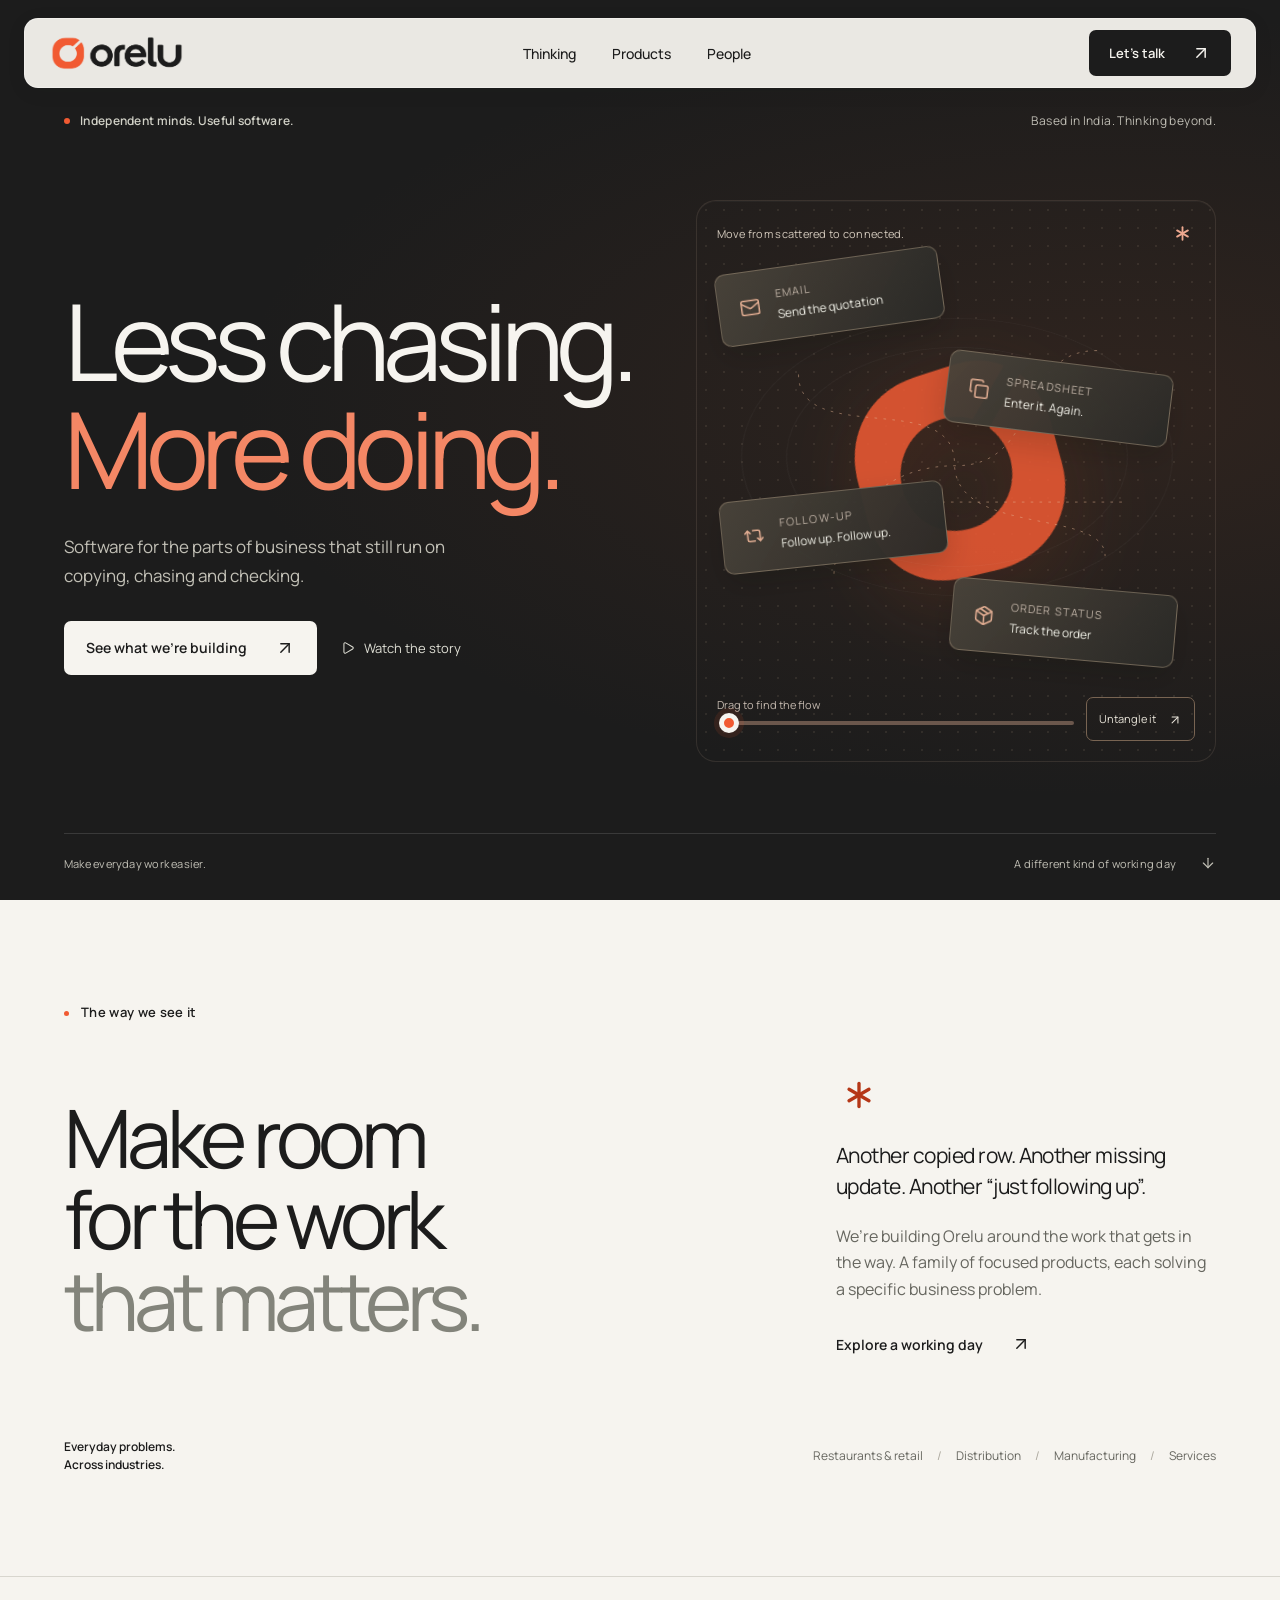
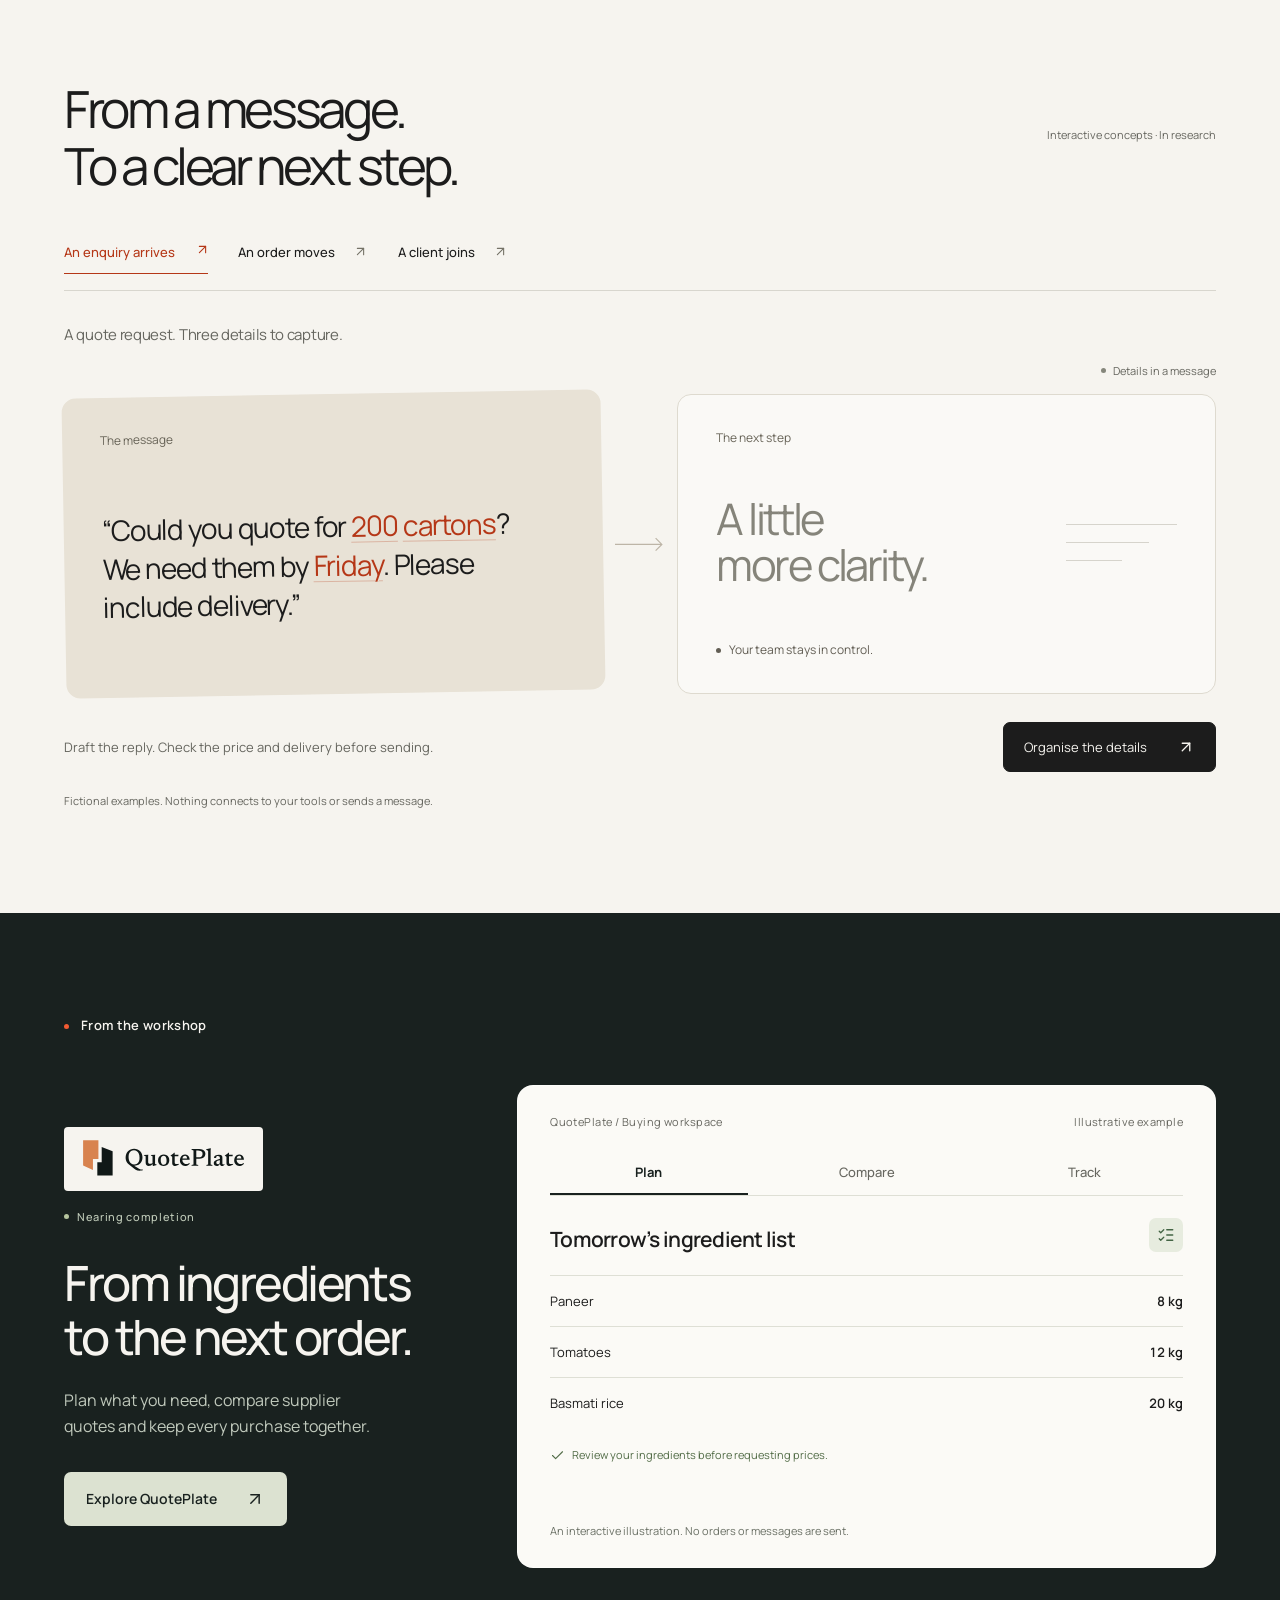
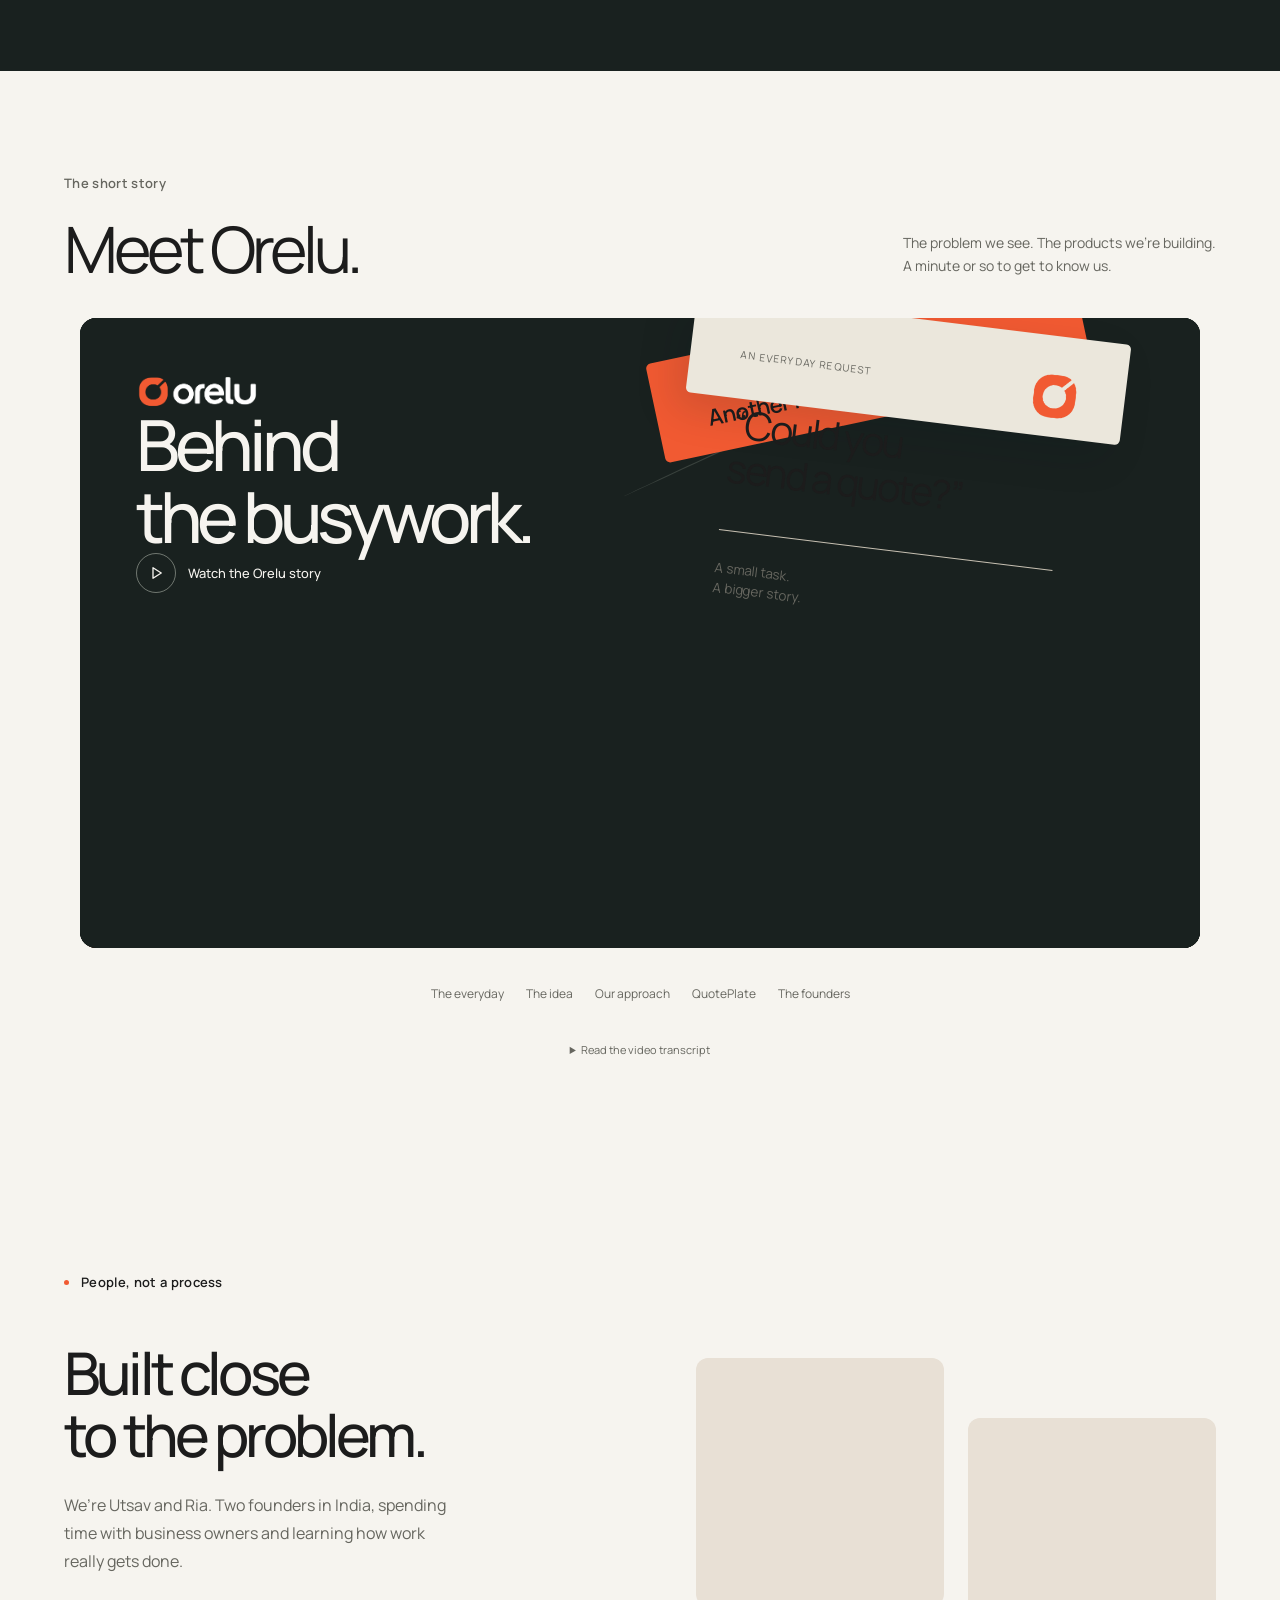
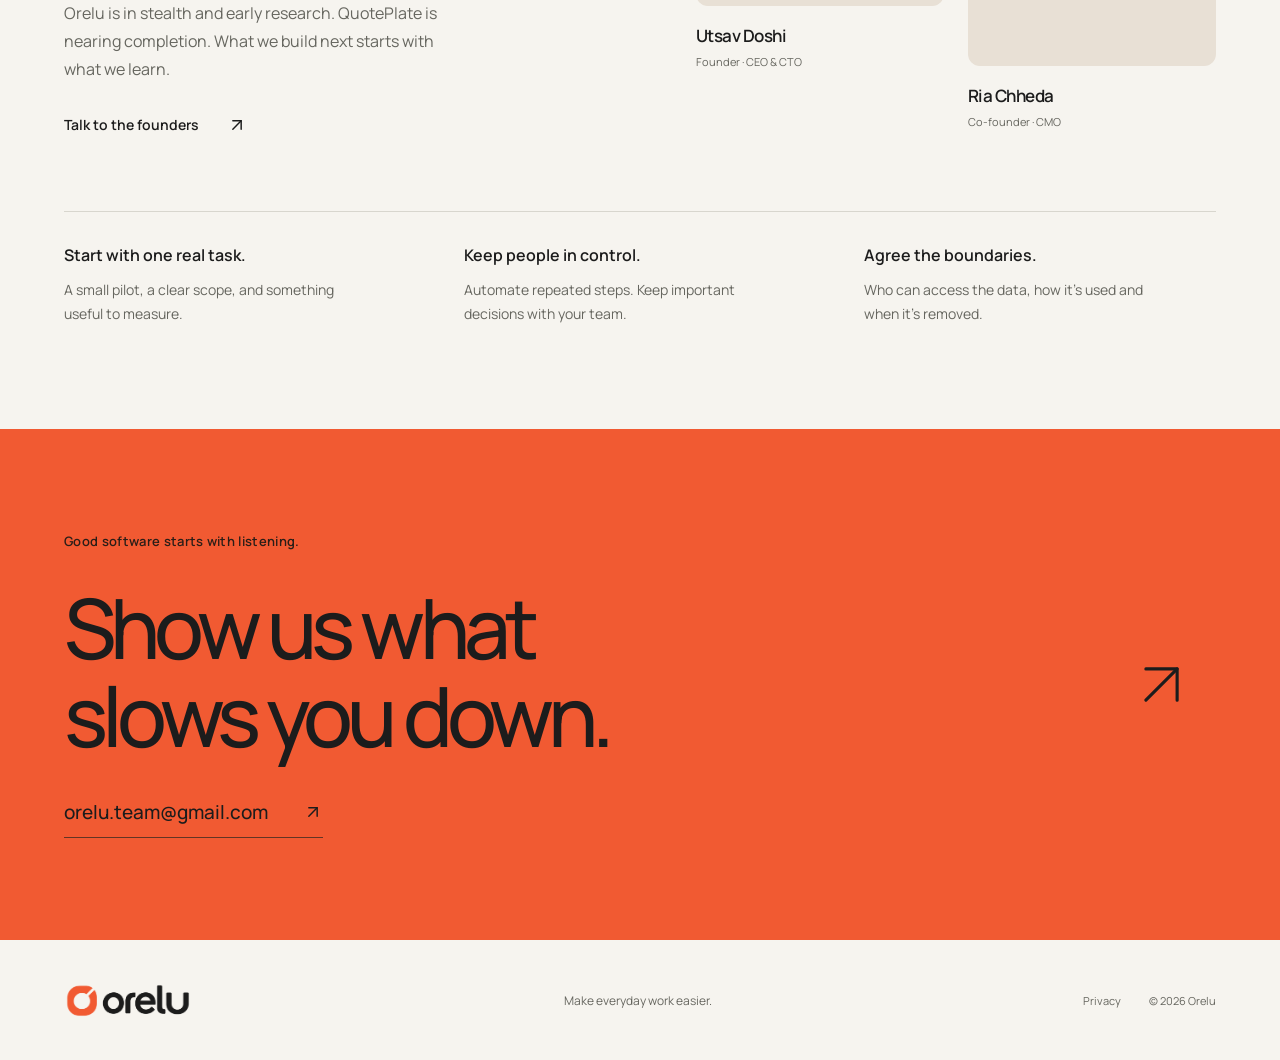
==== commit 0bf8e4a1: "Publish calmer layouts with fewer repeated labels" ====
--- a/index.html
+++ b/index.html
@@ -42,38 +42,37 @@
   <div class="hero-bottom"><span>Make everyday work easier.</span><a href="#approach">A different kind of working day <svg xmlns="http://www.w3.org/2000/svg" width="20" height="20" viewBox="0 0 24 24" fill="none" stroke="currentColor" stroke-width="1.75" stroke-linecap="round" stroke-linejoin="round" class="lucide lucide-arrow-down icon" aria-hidden="true" focusable="false"><path d="M12 5v14"></path><path d="m19 12-7 7-7-7"></path></svg></a></div>
 </section>
 <section class="approach section wrap chapter" id="approach" aria-labelledby="approach-title">
-  <div class="section-index"><p class="eyebrow">The way we see it</p><span>Connect / Automate / Build</span></div>
+  <div class="section-index"><p class="eyebrow">The way we see it</p></div>
   <div class="manifesto"><h2 id="approach-title">Make room<br>for the work<br><span class="muted">that matters.</span></h2><div class="manifesto-copy"><span class="asterisk" aria-hidden="true"><svg xmlns="http://www.w3.org/2000/svg" width="20" height="20" viewBox="0 0 24 24" fill="none" stroke="currentColor" stroke-width="1.75" stroke-linecap="round" stroke-linejoin="round" class="lucide lucide-asterisk icon" aria-hidden="true" focusable="false"><path d="M12 6v12"></path><path d="M17.196 9 6.804 15"></path><path d="m6.804 9 10.392 6"></path></svg></span><p>Another copied row. Another missing update. Another “just following up”.</p><p>We’re building Orelu around the work that gets in the way. A family of focused products, each solving a specific business problem.</p><a href="#thinking" class="text-link">Explore a working day <svg xmlns="http://www.w3.org/2000/svg" width="20" height="20" viewBox="0 0 24 24" fill="none" stroke="currentColor" stroke-width="1.75" stroke-linecap="round" stroke-linejoin="round" class="lucide lucide-arrow-up-right icon" aria-hidden="true" focusable="false"><path d="M7 7h10v10"></path><path d="M7 17 17 7"></path></svg></a></div></div>
   <div class="industry-note"><span>Everyday problems.<br>Across industries.</span><p>Restaurants & retail <span aria-hidden="true">/</span> Distribution <span aria-hidden="true">/</span> Manufacturing <span aria-hidden="true">/</span> Services</p></div>
 </section>
 <section class="workflow-explorer section wrap chapter" id="thinking" aria-labelledby="explorer-title">
-    <div class="explorer-heading"><h2 id="explorer-title">Less chasing.<br>Connect the next step.</h2><span>Interactive concepts · In research</span></div>
-    <div class="desk-caption"><span><img src="assets/mark.png" alt="" width="18" height="18"> The working desk</span><span>Choose a task. Try the idea.</span></div><div class="explorer-layout"><div class="example-tabs" role="tablist" aria-label="Explore everyday business processes" aria-orientation="horizontal">
+    <div class="explorer-heading"><h2 id="explorer-title">From a message.<br>To a clear next step.</h2><span>Interactive concepts · In research</span></div>
+    <div class="explorer-layout"><div class="example-tabs" role="tablist" aria-label="Explore everyday business processes" aria-orientation="horizontal">
       <button id="example-enquiry" role="tab" aria-selected="true" aria-controls="example-panel-enquiry" tabindex="0"><span>An enquiry arrives</span><svg xmlns="http://www.w3.org/2000/svg" width="20" height="20" viewBox="0 0 24 24" fill="none" stroke="currentColor" stroke-width="1.75" stroke-linecap="round" stroke-linejoin="round" class="lucide lucide-arrow-up-right icon" aria-hidden="true" focusable="false"><path d="M7 7h10v10"></path><path d="M7 17 17 7"></path></svg></button>
       <button id="example-order" role="tab" aria-selected="false" aria-controls="example-panel-order" tabindex="-1"><span>An order moves</span><svg xmlns="http://www.w3.org/2000/svg" width="20" height="20" viewBox="0 0 24 24" fill="none" stroke="currentColor" stroke-width="1.75" stroke-linecap="round" stroke-linejoin="round" class="lucide lucide-arrow-up-right icon" aria-hidden="true" focusable="false"><path d="M7 7h10v10"></path><path d="M7 17 17 7"></path></svg></button>
       <button id="example-onboard" role="tab" aria-selected="false" aria-controls="example-panel-onboard" tabindex="-1"><span>A client joins</span><svg xmlns="http://www.w3.org/2000/svg" width="20" height="20" viewBox="0 0 24 24" fill="none" stroke="currentColor" stroke-width="1.75" stroke-linecap="round" stroke-linejoin="round" class="lucide lucide-arrow-up-right icon" aria-hidden="true" focusable="false"><path d="M7 7h10v10"></path><path d="M7 17 17 7"></path></svg></button>
     </div><div class="example-canvas"><div class="example-panel" id="example-panel-enquiry" role="tabpanel" aria-labelledby="example-enquiry" tabindex="0">
 <p class="example-problem">A quote request. Three details to capture.</p>
-<div class="task-demo"><div class="task-demo-top"><span>Example enquiry</span><span class="demo-state" aria-live="polite">Details in a message</span></div>
-<div class="task-demo-body" id="task-detail-enquiry"><div class="message-sheet"><span class="desk-overline">The message</span><p class="raw-request">“Could you quote for 200 cartons? We need them by Friday. Please include delivery.”</p><span class="message-signoff">The useful details are already here.</span></div><span class="desk-connector" aria-hidden="true"><svg viewBox="0 0 64 24" fill="none"><path d="M0 12h60m-8-8 8 8-8 8"/><path class="signal" d="M0 12h60m-8-8 8 8-8 8"/></svg></span><div class="record-sheet"><span class="desk-overline">The next step</span><div class="record-placeholder"><span class="placeholder-title">A little<br>more clarity.</span><span class="placeholder-lines" aria-hidden="true"><i></i><i></i><i></i></span></div><dl class="organised-details" hidden><div><dt>Item</dt><dd>Cartons</dd></div><div><dt>Quantity</dt><dd>200</dd></div><div><dt>Needed by</dt><dd>Friday</dd></div></dl><span class="review-stamp">Your team stays in control.</span></div></div>
+<div class="task-demo"><div class="task-demo-top"><span class="demo-state" aria-live="polite">Details in a message</span></div>
+<div class="task-demo-body" id="task-detail-enquiry"><div class="message-sheet"><span class="desk-overline">The message</span><p class="raw-request">“Could you quote for 200 cartons? We need them by Friday. Please include delivery.”</p></div><span class="desk-connector" aria-hidden="true"><svg viewBox="0 0 64 24" fill="none"><path d="M0 12h60m-8-8 8 8-8 8"/><path class="signal" d="M0 12h60m-8-8 8 8-8 8"/></svg></span><div class="record-sheet"><span class="desk-overline">The next step</span><div class="record-placeholder"><span class="placeholder-title">A little<br>more clarity.</span><span class="placeholder-lines" aria-hidden="true"><i></i><i></i><i></i></span></div><dl class="organised-details" hidden><div><dt>Item</dt><dd>Cartons</dd></div><div><dt>Quantity</dt><dd>200</dd></div><div><dt>Needed by</dt><dd>Friday</dd></div></dl><span class="review-stamp">Your team stays in control.</span></div></div>
 <div class="task-demo-bottom"><p class="review-note">Draft the reply. Check the price and delivery before sending.</p><button class="organise-button" type="button" data-organise aria-pressed="false" aria-controls="task-detail-enquiry" hidden>Organise the details <svg class="icon" viewBox="0 0 24 24" fill="none" stroke="currentColor" stroke-width="1.75" stroke-linecap="round" stroke-linejoin="round" aria-hidden="true"><path d="M7 7h10v10"></path><path d="M7 17 17 7"></path></svg></button></div></div></div>
 <div class="example-panel" id="example-panel-order" role="tabpanel" aria-labelledby="example-order" tabindex="0" hidden>
 <p class="example-problem">An update that needs to reach the right person.</p>
-<div class="task-demo"><div class="task-demo-top"><span>Example order update</span><span class="demo-state" aria-live="polite">Details in a message</span></div>
-<div class="task-demo-body" id="task-detail-order"><div class="message-sheet"><span class="desk-overline">The message</span><p class="raw-request">“Order 184 is packed. Dispatch is waiting for the delivery address to be confirmed.”</p><span class="message-signoff">The useful details are already here.</span></div><span class="desk-connector" aria-hidden="true"><svg viewBox="0 0 64 24" fill="none"><path d="M0 12h60m-8-8 8 8-8 8"/><path class="signal" d="M0 12h60m-8-8 8 8-8 8"/></svg></span><div class="record-sheet"><span class="desk-overline">The next step</span><div class="record-placeholder"><span class="placeholder-title">A little<br>more clarity.</span><span class="placeholder-lines" aria-hidden="true"><i></i><i></i><i></i></span></div><dl class="organised-details" hidden><div><dt>Order</dt><dd>184</dd></div><div><dt>Status</dt><dd>Packed</dd></div><div><dt>Next action</dt><dd>Confirm address</dd></div></dl><span class="review-stamp">Your team stays in control.</span></div></div>
+<div class="task-demo"><div class="task-demo-top"><span class="demo-state" aria-live="polite">Details in a message</span></div>
+<div class="task-demo-body" id="task-detail-order"><div class="message-sheet"><span class="desk-overline">The message</span><p class="raw-request">“Order 184 is packed. Dispatch is waiting for the delivery address to be confirmed.”</p></div><span class="desk-connector" aria-hidden="true"><svg viewBox="0 0 64 24" fill="none"><path d="M0 12h60m-8-8 8 8-8 8"/><path class="signal" d="M0 12h60m-8-8 8 8-8 8"/></svg></span><div class="record-sheet"><span class="desk-overline">The next step</span><div class="record-placeholder"><span class="placeholder-title">A little<br>more clarity.</span><span class="placeholder-lines" aria-hidden="true"><i></i><i></i><i></i></span></div><dl class="organised-details" hidden><div><dt>Order</dt><dd>184</dd></div><div><dt>Status</dt><dd>Packed</dd></div><div><dt>Next action</dt><dd>Confirm address</dd></div></dl><span class="review-stamp">Your team stays in control.</span></div></div>
 <div class="task-demo-bottom"><p class="review-note">Confirm the address before authorising dispatch.</p><button class="organise-button" type="button" data-organise aria-pressed="false" aria-controls="task-detail-order" hidden>Organise the details <svg class="icon" viewBox="0 0 24 24" fill="none" stroke="currentColor" stroke-width="1.75" stroke-linecap="round" stroke-linejoin="round" aria-hidden="true"><path d="M7 7h10v10"></path><path d="M7 17 17 7"></path></svg></button></div></div></div>
 <div class="example-panel" id="example-panel-onboard" role="tabpanel" aria-labelledby="example-onboard" tabindex="0" hidden>
 <p class="example-problem">A new client. A few things still missing.</p>
-<div class="task-demo"><div class="task-demo-top"><span>Example client handover</span><span class="demo-state" aria-live="polite">Details in a message</span></div>
-<div class="task-demo-body" id="task-detail-onboard"><div class="message-sheet"><span class="desk-overline">The message</span><p class="raw-request">“The agreement is signed. We still need the billing contact and someone to approve account access.”</p><span class="message-signoff">The useful details are already here.</span></div><span class="desk-connector" aria-hidden="true"><svg viewBox="0 0 64 24" fill="none"><path d="M0 12h60m-8-8 8 8-8 8"/><path class="signal" d="M0 12h60m-8-8 8 8-8 8"/></svg></span><div class="record-sheet"><span class="desk-overline">The next step</span><div class="record-placeholder"><span class="placeholder-title">A little<br>more clarity.</span><span class="placeholder-lines" aria-hidden="true"><i></i><i></i><i></i></span></div><dl class="organised-details" hidden><div><dt>Agreement</dt><dd>Signed</dd></div><div><dt>Missing</dt><dd>Billing contact</dd></div><div><dt>Access</dt><dd>Needs approval</dd></div></dl><span class="review-stamp">Your team stays in control.</span></div></div>
+<div class="task-demo"><div class="task-demo-top"><span class="demo-state" aria-live="polite">Details in a message</span></div>
+<div class="task-demo-body" id="task-detail-onboard"><div class="message-sheet"><span class="desk-overline">The message</span><p class="raw-request">“The agreement is signed. We still need the billing contact and someone to approve account access.”</p></div><span class="desk-connector" aria-hidden="true"><svg viewBox="0 0 64 24" fill="none"><path d="M0 12h60m-8-8 8 8-8 8"/><path class="signal" d="M0 12h60m-8-8 8 8-8 8"/></svg></span><div class="record-sheet"><span class="desk-overline">The next step</span><div class="record-placeholder"><span class="placeholder-title">A little<br>more clarity.</span><span class="placeholder-lines" aria-hidden="true"><i></i><i></i><i></i></span></div><dl class="organised-details" hidden><div><dt>Agreement</dt><dd>Signed</dd></div><div><dt>Missing</dt><dd>Billing contact</dd></div><div><dt>Access</dt><dd>Needs approval</dd></div></dl><span class="review-stamp">Your team stays in control.</span></div></div>
 <div class="task-demo-bottom"><p class="review-note">Review the missing details before granting access.</p><button class="organise-button" type="button" data-organise aria-pressed="false" aria-controls="task-detail-onboard" hidden>Organise the details <svg class="icon" viewBox="0 0 24 24" fill="none" stroke="currentColor" stroke-width="1.75" stroke-linecap="round" stroke-linejoin="round" aria-hidden="true"><path d="M7 7h10v10"></path><path d="M7 17 17 7"></path></svg></button></div></div></div>
 <p class="example-note">Fictional examples. Nothing connects to your tools or sends a message.</p></div></div>
 </section>
 <section class="products section wrap chapter" id="products" aria-labelledby="products-title">
-  <div class="section-index"><p class="eyebrow">From the workshop</p><span>Our first product</span></div>
-  <div class="product-heading"><h2 id="products-title">One problem.<br><span class="muted">One focused product.</span></h2><p>Starting with the restaurant kitchen.<br>Built around the people doing the buying.</p></div>
+  <div class="section-index"><p class="eyebrow">From the workshop</p></div>
   <article class="product-card">
-    <div class="product-copy"><div class="product-brand"><img src="assets/quoteplate.svg" alt="QuotePlate" width="184" height="48"><span class="status">Nearing completion</span></div><h3>From ingredients<br>to the next order.</h3><p>Plan what you need, compare supplier quotes and keep every purchase together.</p><a href="https://quoteplate.netlify.app/" class="button button-dark" target="_blank" rel="noopener noreferrer">Explore QuotePlate <span aria-hidden="true"><svg xmlns="http://www.w3.org/2000/svg" width="20" height="20" viewBox="0 0 24 24" fill="none" stroke="currentColor" stroke-width="1.75" stroke-linecap="round" stroke-linejoin="round" class="lucide lucide-arrow-up-right icon" aria-hidden="true" focusable="false"><path d="M7 7h10v10"></path><path d="M7 17 17 7"></path></svg></span><span class="sr-only"> (opens a new tab)</span></a></div>
+    <div class="product-copy"><div class="product-brand"><img src="assets/quoteplate.svg" alt="QuotePlate" width="184" height="48"><span class="status">Nearing completion</span></div><h2 id="products-title">From ingredients<br>to the next order.</h2><p>Plan what you need, compare supplier quotes and keep every purchase together.</p><a href="https://quoteplate.netlify.app/" class="button button-dark" target="_blank" rel="noopener noreferrer">Explore QuotePlate <span aria-hidden="true"><svg xmlns="http://www.w3.org/2000/svg" width="20" height="20" viewBox="0 0 24 24" fill="none" stroke="currentColor" stroke-width="1.75" stroke-linecap="round" stroke-linejoin="round" class="lucide lucide-arrow-up-right icon" aria-hidden="true" focusable="false"><path d="M7 7h10v10"></path><path d="M7 17 17 7"></path></svg></span><span class="sr-only"> (opens a new tab)</span></a></div>
     <div class="product-stage"><div class="product-preview">
       <div class="preview-header"><span>QuotePlate / Buying workspace</span><span>Illustrative example</span></div>
       <div class="product-tabs" role="tablist" aria-label="Explore QuotePlate’s workflow"><button id="tab-plan" role="tab" aria-controls="panel-plan" aria-selected="true" tabindex="0">Plan</button><button id="tab-compare" role="tab" aria-controls="panel-compare" aria-selected="false" tabindex="-1">Compare</button><button id="tab-track" role="tab" aria-controls="panel-track" aria-selected="false" tabindex="-1">Track</button></div>
@@ -83,14 +82,13 @@
       <p class="preview-disclaimer">An interactive illustration. No orders or messages are sent.</p>
     </div>
   </div></article>
-  <div class="next-product"><p>The next idea starts with a real problem.</p><a class="text-link" href="mailto:orelu.team@gmail.com">Tell us about yours <svg xmlns="http://www.w3.org/2000/svg" width="20" height="20" viewBox="0 0 24 24" fill="none" stroke="currentColor" stroke-width="1.75" stroke-linecap="round" stroke-linejoin="round" class="lucide lucide-arrow-up-right icon" aria-hidden="true" focusable="false"><path d="M7 7h10v10"></path><path d="M7 17 17 7"></path></svg></a></div>
 </section>
 <section id="film" class="film-section section wrap chapter" aria-labelledby="film-title"><div class="film-heading"><div><p class="eyebrow">The short story</p><h2 id="film-title">Meet Orelu.</h2></div><p>The problem we see. The products we’re building.<br>A minute or so to get to know us.</p></div><div class="film-player"><video id="intro-video" tabindex="0" controls playsinline preload="none" poster="assets/orelu-brand-film.jpg" aria-label="Orelu introduction"><source src="assets/orelu-brand-film.mp4" type="video/mp4"><track kind="captions" src="assets/orelu-brand-film.vtt" srclang="en" label="English"><p>Your browser does not support video. <a href="assets/orelu-brand-film.mp4">Download the Orelu introduction</a>.</p></video><button class="film-cover" type="button" aria-label="Play the Orelu introduction with sound" aria-controls="intro-video" hidden>
 <span class="film-cover-copy"><img src="assets/orelu-light.png" alt="" width="147" height="42"><span class="film-cover-title">Behind<br>the busywork.</span><span class="film-cover-play"><svg class="icon" viewBox="0 0 24 24" fill="none" stroke="currentColor" stroke-width="1.75" stroke-linejoin="round" aria-hidden="true"><path d="m8 5 11 7-11 7Z"></path></svg> Watch the Orelu story</span></span>
 <span class="film-cover-art" aria-hidden="true"><span class="cover-orbit"></span><span class="cover-slip slip-back">Another follow-up.</span><span class="cover-slip slip-front"><span class="slip-label">AN EVERYDAY REQUEST</span><span class="slip-message">“Could you<br>send a quote?”</span><span class="slip-rule"></span><span class="slip-foot">A small task.<br>A bigger story.</span><img src="assets/mark.png" alt="" width="64" height="64"></span></span>
 </button></div><div class="film-chapters" aria-label="Jump to a video chapter"><button type="button" aria-controls="intro-video" data-film-time="0.00">The everyday</button><button type="button" aria-controls="intro-video" data-film-time="16.29">The idea</button><button type="button" aria-controls="intro-video" data-film-time="24.45">Our approach</button><button type="button" aria-controls="intro-video" data-film-time="34.17">QuotePlate</button><button type="button" aria-controls="intro-video" data-film-time="55.08">The founders</button></div><p id="film-status" class="film-status" role="status" aria-live="polite"></p><details class="transcript"><summary>Read the video transcript</summary><p>You answer an enquiry. Copy the details into a sheet. Then chase an approval. By the time you're done, there's another one waiting. That's the everyday work we're looking at. The small, repeated jobs that take people away from running their business. Orelu is our way of working on that problem. We're building a family of software products, each focused on one business need. The approach is simple. Connect the information. Automate the repeated steps. And leave the important decisions with the people who know the business. Our first product is QuotePlate. It's nearly ready, and it's built around how restaurants buy their ingredients. Start with a menu. Review what you need. Then bring suppliers and price requests into the same workflow. Compare the quotes, including tax and delivery. Make a decision, and keep a record of what arrives. We're Utsav and Ria, two founders in India. We're still early, listening to business owners across different industries. We start with one task, clear access rules, and a small pilot. If it helps, we build from there. Got something your team keeps doing the hard way? Tell us. Orelu. Make everyday work easier.</p></details></section>
 <section class="people-section section wrap chapter" id="about" aria-labelledby="about-title">
- <div class="section-index"><p class="eyebrow">People, not a process</p><span>Two founders. One starting point.</span></div>
+ <div class="section-index"><p class="eyebrow">People, not a process</p></div>
  <div class="people-grid"><div class="people-copy"><h2 id="about-title">Built close<br>to the problem.</h2><p>We’re Utsav and Ria. Two founders in India, spending time with business owners and learning how work really gets done.</p><p>Orelu is in stealth and early research. QuotePlate is nearing completion. What we build next starts with what we learn.</p><a href="mailto:orelu.team@gmail.com" class="text-link">Talk to the founders <svg xmlns="http://www.w3.org/2000/svg" width="20" height="20" viewBox="0 0 24 24" fill="none" stroke="currentColor" stroke-width="1.75" stroke-linecap="round" stroke-linejoin="round" class="lucide lucide-arrow-up-right icon" aria-hidden="true" focusable="false"><path d="M7 7h10v10"></path><path d="M7 17 17 7"></path></svg></a></div><div class="founders"><article class="founder"><div class="portrait avatar avatar-utsav"><img src="assets/founder-avatars.webp" width="1774" height="887" alt="Illustrated avatar for Utsav Doshi" loading="eager" decoding="async"></div><h3>Utsav Doshi</h3><p>Founder · CEO & CTO</p></article><article class="founder"><div class="portrait avatar avatar-ria"><img src="assets/founder-avatars.webp" width="1774" height="887" alt="Illustrated avatar for Ria Chheda" loading="eager" decoding="async"></div><h3>Ria Chheda</h3><p>Co-founder · CMO</p></article></div></div>
  <div class="principles" aria-label="How we work"><article><span>Start with one real task.</span><p>A small pilot, a clear scope, and something useful to measure.</p></article><article><span>Keep people in control.</span><p>Automate repeated steps. Keep important decisions with your team.</p></article><article><span>Agree the boundaries.</span><p>Who can access the data, how it’s used and when it’s removed.</p></article></div>
 </section>
--- a/styles.css
+++ b/styles.css
@@ -5,7 +5,7 @@
 /* One dark opening, with a working-day illustration controlled by the visitor. */
 .hero:before{content:'';position:absolute;inset:0;background:radial-gradient(ellipse at 85% 45%,#54342b4a,transparent 60%);pointer-events:none}.hero-top,.hero-bottom{position:relative;display:flex;align-items:center;justify-content:space-between;gap:24px;z-index:2}.hero-top .eyebrow{display:flex;align-items:center;gap:10px;color:#d0d0c6}.status-dot{width:6px;height:6px;background:var(--orange);border-radius:50%}.hero-coordinate{font-size:11px;color:#bebcb3;letter-spacing:.03em}.hero-grid{position:relative;display:grid;grid-template-columns:1.13fr 1fr;align-items:center;gap:30px;min-height:640px;padding-block:45px 35px}.hero-copy{position:relative;z-index:2}.hero h1{font-size:clamp(64px,7.8vw,120px);font-weight:500;line-height:1.015;letter-spacing:-.075em;margin:0 0 30px;white-space:nowrap}.hero h1>span{color:#f48765}.hero-intro{color:#c2c0b6;font-size:17px;max-width:390px;margin:0 0 30px;line-height:1.7}.hero-actions{display:flex;gap:24px;align-items:center;flex-wrap:wrap}.watch-link{display:inline-flex;align-items:center;gap:9px;min-height:44px;color:#deded4;font-size:13px}.watch-link:hover{color:white}.watch-link .icon{width:14px;height:14px}.hero-bottom{border-top:1px solid #ffffff20;padding-top:24px;font-size:11px;color:#c2c0b6;letter-spacing:.02em}.hero-bottom a{display:flex;align-items:center;gap:24px;min-height:34px}.hero-bottom .icon{width:16px}.workbench{position:relative;min-width:0;align-self:center;--flow:0}.bench-top{display:flex;align-items:center;justify-content:space-between;font-size:11px;letter-spacing:.025em;color:#c2b7ad;padding-inline:12px}.bench-symbol .icon{width:25px;height:25px;color:#eea88f}.workflow{position:relative;height:420px;isolation:isolate}.workflow:before,.workflow:after{content:'';position:absolute;width:340px;height:340px;left:calc(50% - 170px);top:40px;border:1px solid #ffffff0a;border-radius:50%;transform:rotateX(50deg) rotateZ(-30deg);pointer-events:none}.workflow:after{width:430px;height:430px;left:calc(50% - 215px);top:-5px}.workflow-paths{position:absolute;inset:0;width:100%;height:100%;stroke:#b4785b66;stroke-width:1;stroke-dasharray:3 7;opacity:calc(1 - var(--flow));transition:opacity .15s}.workflow-center{position:absolute;left:27%;top:22%;width:50%;z-index:-1;transform:perspective(700px) rotateY(-15deg) rotateZ(-15deg) scale(calc(1 - var(--flow)*.1));opacity:calc(.85 - var(--flow)*.8);transition:opacity .15s}.workflow-center img{width:100%;filter:drop-shadow(0 22px 36px #ad3e1938)}.task{position:absolute;display:flex;align-items:center;gap:12px;padding:15px 16px;width:225px;min-height:73px;background:linear-gradient(130deg,#38342fee,#252523f5);border:1px solid #84716266;border-radius:10px;color:#f1f0e7;font-size:12px;box-shadow:0 14px 35px #00000020;white-space:nowrap;transform:translate(var(--tx,0px),var(--ty,0px)) rotate(var(--rotation,0deg));will-change:transform;z-index:2}.task small{display:block;font-size:11px;letter-spacing:.1em;color:#bdb0a3;margin-bottom:5px}.task-icon{display:grid;place-items:center;width:30px;height:30px;flex-shrink:0;color:#e0ac91}.task-icon .icon{width:21px;height:21px}.task-quote{left:0;top:26px;--rotation:-8deg}.task-copy{left:48%;top:122px;--rotation:7deg}.task-follow{left:1%;top:264px;--rotation:-6deg}.task-order{left:49%;top:343px;--rotation:5deg}.task-check{margin-left:auto;color:#c5d5b1;opacity:var(--flow);overflow:hidden;width:calc(var(--flow)*19px)}.task-check .icon{width:16px;height:16px}.bench-bottom{position:relative;display:flex;align-items:center;flex-wrap:wrap;gap:14px;padding:16px 12px 0}.range-control{flex:1;min-width:150px}.range-control label{display:block;font-size:11px;color:#c2b7ad;margin-bottom:9px}.range-control input{display:block;appearance:none;width:100%;height:4px;border-radius:3px;background:#6b574c;accent-color:var(--orange);cursor:ew-resize}.range-control input::-webkit-slider-thumb{appearance:none;width:20px;height:20px;border-radius:50%;border:5px solid #f6f4ef;background:var(--orange);box-shadow:0 0 0 5px #f15a321c}.range-control input::-moz-range-thumb{width:10px;height:10px;border:5px solid #f6f4ef;border-radius:50%;background:var(--orange)}#workflow-label{display:none}.tidy-button{background:none;color:#e8e4d9;border:1px solid #786452;border-radius:7px;font-size:11px;padding:12px;min-height:44px;margin-top:15px;transition:background .2s}.tidy-button .icon{width:14px;height:14px;margin-left:10px}.tidy-button:hover{background:#ffffff0b}.tidy-button[aria-pressed=true]{background:#d6d7c7;color:#1c1c1c;border-color:#d6d7c7}
 .section-index{display:flex;justify-content:space-between;gap:24px;align-items:center;border-top:1px solid var(--line);padding-top:22px;margin-bottom:58px}.section-index>.eyebrow{display:flex;align-items:center;gap:12px}.section-index>.eyebrow:before{content:'';width:5px;height:5px;background:var(--orange);border-radius:50%}.section-index>span{font-size:11px;color:var(--muted)}.manifesto{display:grid;grid-template-columns:1.15fr 1fr;gap:90px;align-items:center}.manifesto h2{font-size:clamp(44px,5.2vw,76px)}.manifesto-copy{max-width:380px;margin-left:auto}.manifesto-copy p{font-size:16px;color:var(--muted);margin:20px 0}.manifesto-copy p:first-of-type{font-size:21px;color:var(--ink);line-height:1.5;letter-spacing:-.025em}.asterisk{display:block;color:var(--dark-orange);margin-bottom:22px}.asterisk .icon{width:46px;height:46px}.workflow-explorer{margin-top:90px}.explorer-heading{display:flex;justify-content:space-between;gap:30px;align-items:end;padding:0 0 30px}.explorer-heading h2{font-size:34px;line-height:1.15;margin:0}.explorer-heading>span{font-size:11px;color:var(--muted);padding-bottom:5px}.explorer-layout{display:grid;grid-template-columns:260px 1fr;border-top:1px solid #d4d0c4}.example-tabs{padding:24px 28px 24px 0;display:flex;flex-direction:column;gap:6px;border-right:1px solid var(--line)}.example-tabs button{display:flex;align-items:center;justify-content:space-between;gap:15px;text-align:left;border:0;background:none;padding:18px 14px;border-radius:0;border-left:2px solid transparent;min-height:54px;font-size:14px;font-weight:500;transition:background .2s,color .2s,border-color .2s}.example-tabs button>.icon{width:16px;height:16px;color:#757267;transition:transform .25s}.example-tabs button:hover{background:#ede9e0}.example-tabs button[aria-selected=true]{background:#ede9e0;color:var(--ink);border-left-color:var(--dark-orange)}.example-tabs button[aria-selected=true]>.icon{color:var(--dark-orange);transform:translate(2px,-2px)}.example-canvas{padding:30px 0 30px 36px;min-width:0}.example-problem{font-size:17px;letter-spacing:-.02em;margin:0 0 24px;max-width:620px;min-height:28px}.example-note{font-size:12px;color:var(--muted);margin:24px 0 0;max-width:570px}.industry-note{display:flex;gap:35px;justify-content:space-between;align-items:center;border-bottom:1px solid var(--line);padding:28px 0}.industry-note>span{font-size:12px;line-height:1.5;font-weight:600}.industry-note p{font-size:12px;color:var(--muted);margin:0}.industry-note p span{margin-inline:12px;color:#aaa69c}
-.products{padding-top:30px}.product-heading{display:flex;justify-content:space-between;align-items:end;gap:40px;margin-bottom:52px}.product-heading p{font-size:14px;color:var(--muted);margin:0 0 5px;max-width:300px}.product-card{position:relative;display:grid;grid-template-columns:.72fr 1.28fr;gap:10px;border-radius:20px;overflow:hidden;background:var(--green);min-height:620px}.product-copy{padding:48px 38px;color:var(--paper);position:relative;z-index:1}.product-brand{display:flex;flex-direction:column;align-items:start;gap:22px;margin-bottom:38px}.product-brand img{width:175px;background:#f6f4ef;border-radius:4px;padding:9px 12px;box-sizing:content-box}.status{font-size:11px;font-weight:500;letter-spacing:.06em;color:#c0cbb9;display:flex;align-items:center;gap:8px}.status:before{content:'';width:5px;height:5px;background:#b6c59e;border-radius:50%}.product-copy h3{font-size:clamp(30px,3.2vw,45px);line-height:1.12;letter-spacing:-.05em;margin:0 0 22px}.product-copy>p{font-size:16px;color:#c0c9bc;max-width:320px;margin-bottom:32px}.product-copy .button{background:#dce2d1;color:#19211f}.product-copy .button:hover{background:#eef1e7}.product-stage{position:relative;display:flex;align-items:center;justify-content:center;padding:42px 32px 42px 0;min-width:0;isolation:isolate}.product-stage:before{content:'';position:absolute;width:600px;height:600px;right:-140px;bottom:-250px;background:radial-gradient(ellipse,#83935b35,transparent 65%);z-index:-1}.product-preview{width:100%;padding:25px 27px;background:#fbfaf6;border:1px solid #ffffff70;border-radius:12px;color:var(--ink);box-shadow:0 8px 28px #101a161a;min-width:0}.preview-header{display:flex;align-items:center;justify-content:space-between;flex-wrap:wrap;gap:8px;font-size:11px;letter-spacing:.04em;color:var(--muted)}.product-tabs{display:flex;gap:20px;border-bottom:1px solid #dedfd5;margin:22px 0}.product-tabs button{flex:1;border:0;border-bottom:2px solid transparent;background:none;color:var(--muted);padding:12px 4px;min-height:44px;font-size:13px;font-weight:500;transition:color .2s,border-color .2s}.product-tabs button:hover{color:var(--ink);border-bottom-color:#afb8a7}.product-tabs button[aria-selected=true]{color:var(--green);border-bottom-color:var(--green);font-weight:700}.preview-panel{min-height:255px}.panel-title{display:flex;align-items:center;justify-content:space-between;gap:12px;margin:22px 0}.panel-title h4{font-size:21px;letter-spacing:-.035em;font-weight:600;margin:7px 0 0}.preview-icon{display:grid;place-items:center;border-radius:7px;background:#e7ecdf;width:34px;height:34px;flex-shrink:0;color:#436444}.preview-icon .icon{width:18px;height:18px}.ingredient-row{display:flex;justify-content:space-between;gap:12px;border-top:1px solid #dedfd5;padding:16px 0;font-size:13px;font-variant-numeric:tabular-nums}.ingredient-row>span:last-child{font-weight:600}.record-label{color:#446343;font-size:11px}.compare-head{display:flex;justify-content:space-between;gap:10px;font-size:11px;padding-bottom:9px;color:#61685c}.preview-note{font-size:11px;color:#526c47;margin-top:7px;padding-top:12px;line-height:1.5}.preview-note .icon{width:15px;height:15px;margin-right:5px}.preview-disclaimer{font-size:11px;line-height:1.6;color:#6a7065;margin:22px 0 0}.next-product{display:flex;align-items:center;justify-content:space-between;gap:25px;padding-top:25px}.next-product p{font-size:13px;color:var(--muted);margin:0}
+.products{padding-top:30px}.product-card{position:relative;display:grid;grid-template-columns:.72fr 1.28fr;gap:10px;border-radius:20px;overflow:hidden;background:var(--green);min-height:620px}.product-copy{padding:48px 38px;color:var(--paper);position:relative;z-index:1}.product-brand{display:flex;flex-direction:column;align-items:start;gap:22px;margin-bottom:38px}.product-brand img{width:175px;background:#f6f4ef;border-radius:4px;padding:9px 12px;box-sizing:content-box}.status{font-size:11px;font-weight:500;letter-spacing:.06em;color:#c0cbb9;display:flex;align-items:center;gap:8px}.status:before{content:'';width:5px;height:5px;background:#b6c59e;border-radius:50%}.product-copy h2{font-size:clamp(30px,3.2vw,45px);line-height:1.12;letter-spacing:-.05em;margin:0 0 22px}.product-copy>p{font-size:16px;color:#c0c9bc;max-width:320px;margin-bottom:32px}.product-copy .button{background:#dce2d1;color:#19211f}.product-copy .button:hover{background:#eef1e7}.product-stage{position:relative;display:flex;align-items:center;justify-content:center;padding:42px 32px 42px 0;min-width:0;isolation:isolate}.product-stage:before{content:'';position:absolute;width:600px;height:600px;right:-140px;bottom:-250px;background:radial-gradient(ellipse,#83935b35,transparent 65%);z-index:-1}.product-preview{width:100%;padding:25px 27px;background:#fbfaf6;border:1px solid #ffffff70;border-radius:12px;color:var(--ink);box-shadow:0 8px 28px #101a161a;min-width:0}.preview-header{display:flex;align-items:center;justify-content:space-between;flex-wrap:wrap;gap:8px;font-size:11px;letter-spacing:.04em;color:var(--muted)}.product-tabs{display:flex;gap:20px;border-bottom:1px solid #dedfd5;margin:22px 0}.product-tabs button{flex:1;border:0;border-bottom:2px solid transparent;background:none;color:var(--muted);padding:12px 4px;min-height:44px;font-size:13px;font-weight:500;transition:color .2s,border-color .2s}.product-tabs button:hover{color:var(--ink);border-bottom-color:#afb8a7}.product-tabs button[aria-selected=true]{color:var(--green);border-bottom-color:var(--green);font-weight:700}.preview-panel{min-height:255px}.panel-title{display:flex;align-items:center;justify-content:space-between;gap:12px;margin:22px 0}.panel-title h4{font-size:21px;letter-spacing:-.035em;font-weight:600;margin:7px 0 0}.preview-icon{display:grid;place-items:center;border-radius:7px;background:#e7ecdf;width:34px;height:34px;flex-shrink:0;color:#436444}.preview-icon .icon{width:18px;height:18px}.ingredient-row{display:flex;justify-content:space-between;gap:12px;border-top:1px solid #dedfd5;padding:16px 0;font-size:13px;font-variant-numeric:tabular-nums}.ingredient-row>span:last-child{font-weight:600}.record-label{color:#446343;font-size:11px}.compare-head{display:flex;justify-content:space-between;gap:10px;font-size:11px;padding-bottom:9px;color:#61685c}.preview-note{font-size:11px;color:#526c47;margin-top:7px;padding-top:12px;line-height:1.5}.preview-note .icon{width:15px;height:15px;margin-right:5px}.preview-disclaimer{font-size:11px;line-height:1.6;color:#6a7065;margin:22px 0 0}
 .film-section{padding-top:10px}.film-heading{display:flex;align-items:end;justify-content:space-between;gap:30px;margin-bottom:35px}.film-heading .eyebrow{margin-bottom:20px;color:var(--muted)}.film-heading>p{font-size:14px;color:var(--muted);margin:0 0 5px}.film-section video{display:block;width:100%;aspect-ratio:16/9;max-height:720px;background:#19211f;object-fit:contain;border-radius:16px}.film-chapters{display:flex;flex-wrap:wrap;gap:22px;margin-top:16px}.film-chapters button{min-height:44px;padding:8px 0;border:0;border-bottom:1px solid transparent;background:none;font-size:12px;color:#66665f;transition:color .2s,border-color .2s}.film-chapters button:hover{color:var(--ink);border-color:var(--ink)}.film-status{font-size:13px;color:var(--muted);margin:14px 0 0}.film-status:empty{display:none}.transcript{font-size:11px;color:var(--muted);margin-top:14px}.transcript summary{min-height:35px;cursor:pointer;width:fit-content;align-content:center}.transcript p{font-size:14px;max-width:850px;margin-top:16px}
 .people-section{padding-top:10px}.people-grid{display:grid;grid-template-columns:1fr 1.1fr;gap:90px;align-items:center}.people-copy>p{max-width:390px;font-size:16px;color:var(--muted);margin:24px 0 0}.people-copy .text-link{margin-top:20px}.founders{display:grid;grid-template-columns:1fr 1fr;gap:24px;align-items:start}.founder:last-child{margin-top:60px}.portrait{position:relative;overflow:hidden;border-radius:12px;background:#e8e0d5;aspect-ratio:1}.avatar img{max-width:none;width:200%;height:100%;object-fit:fill;transition:transform .6s var(--ease)}.avatar-ria img{margin-left:-100%}.founder:hover .avatar img{transform:scale(1.025)}.founder h3{font-size:17px;font-weight:600;letter-spacing:-.03em;margin:18px 0 6px}.founder p{font-size:11px;color:var(--muted);margin:0}.principles{display:grid;grid-template-columns:repeat(3,1fr);gap:45px;border-top:1px solid var(--line);padding-top:30px;margin-top:75px}.principles article{max-width:310px}.principles span{font-size:16px;font-weight:600}.principles p{font-size:14px;color:var(--muted);margin:12px 0 0}.contact-section{background:var(--orange);padding:75px 0 85px}.contact-grid{display:flex;justify-content:space-between;align-items:center;gap:50px}.contact-section .eyebrow{margin-bottom:30px;color:#2a1e18}.contact-section h2{font-size:clamp(48px,6.5vw,96px);font-weight:500;letter-spacing:-.07em}.email-link{display:inline-flex;gap:35px;align-items:center;border-bottom:1px solid #633424;padding-bottom:12px;margin-top:40px;font-size:19px;font-weight:500;transition:gap .3s var(--ease)}.email-link:hover{gap:45px}.contact-arrow{display:grid;place-items:center;width:110px;height:110px;transition:transform .25s var(--ease)}.contact-arrow .icon{width:75px;height:75px;stroke-width:1}.contact-arrow:hover{transform:translate(5px,-5px)}.footer{display:flex;align-items:center;justify-content:space-between;gap:25px;padding-block:38px}.footer img{width:128px}.footer p{font-size:12px;color:var(--muted);margin:0}.footer div{display:flex;gap:28px;font-size:11px;color:var(--muted);align-items:center}.footer a{min-height:44px;display:flex;align-items:center}.footer>span{font-size:11px;color:var(--muted)}.legal{max-width:840px;margin:70px auto 100px;padding-inline:var(--space)}.legal h1{font-size:clamp(44px,5vw,70px);line-height:1.05;font-weight:500;margin:30px 0}.legal h2{font-size:28px;margin-top:40px}.legal p{font-size:16px;color:var(--muted)}.legal a{text-decoration:underline;text-underline-offset:4px}
 
@@ -59,10 +59,10 @@
 .button:active,.contact-link:active,.organise-button:active,.tidy-button:active{transform:scale(.975)}
 @media(prefers-reduced-motion:reduce){.workflow-center img,.film-cover-art{translate:none!important}}
 @media(min-width:1600px){.hero-grid{min-height:700px}}
-@media(max-width:1100px){.hero-grid{gap:15px;min-height:600px}.hero h1{font-size:clamp(58px,7.8vw,84px)}.task{font-size:11px;width:190px;padding:13px;gap:8px}.task-copy{left:42%}.task-order{left:44%}.hero-intro{font-size:15px;max-width:300px}.hero-actions{gap:18px}.hero .button{font-size:12px;padding:15px 18px;gap:17px}.manifesto{gap:45px}.product-copy{padding:38px 30px}.product-stage{padding:30px 24px 30px 0}.product-preview{padding:20px}.product-copy h3{font-size:32px}.product-card{min-height:570px}.people-grid{gap:45px}.explorer-layout{grid-template-columns:220px 1fr}.example-canvas{padding:28px 0}.example-tabs{padding:16px}.example-tabs button{font-size:12px;padding:18px 12px}.contact-arrow{width:100px;height:100px}.contact-arrow .icon{width:60px;height:60px}.hero-coordinate{font-size:11px}}
-@media(max-width:800px){.header{height:85px;gap:20px}.header nav{gap:22px}.header nav a{font-size:12px}.contact-link{font-size:12px;gap:15px;padding:12px 16px}.hero-top .eyebrow{font-size:11px}.hero-coordinate{display:none}.hero-grid{grid-template-columns:1fr;gap:35px;padding:55px 0 30px;min-height:0}.hero h1{font-size:clamp(64px,11.3vw,92px);white-space:normal;line-height:1.01;margin-bottom:24px}.hero-intro{font-size:16px;max-width:370px}.hero-actions{gap:25px}.hero .button{font-size:13px}.workbench{width:100%;max-width:560px;justify-self:center;margin-top:20px}.workflow{height:410px}.task{font-size:13px;width:230px;padding:15px}.task-copy{left:49%}.task-order{left:50%}.task small{font-size:11px}.hero-bottom{font-size:11px}.hero-bottom a{gap:10px}.section{padding-block:75px}.section-index{margin-bottom:40px}.manifesto{grid-template-columns:1fr 1fr;gap:35px}.manifesto h2{font-size:44px}.manifesto-copy p{font-size:14px}.manifesto-copy p:first-of-type{font-size:17px}.workflow-explorer{margin-top:55px}.explorer-heading{padding:0 0 24px}.explorer-heading h2{font-size:28px}.explorer-layout{grid-template-columns:1fr}.example-tabs{flex-direction:row;padding:0;gap:10px;border-right:0;border-bottom:1px solid var(--line)}.example-tabs button{flex:1;padding:16px 10px;font-size:12px;gap:8px;border-left:0;border-bottom:2px solid transparent}.example-tabs button[aria-selected=true]{background:none;border-bottom-color:var(--dark-orange)}.example-tabs .icon{display:none}.example-canvas{padding:28px 0}.industry-note{gap:30px}.industry-note p{max-width:360px;line-height:1.9}.industry-note p span{margin-inline:6px}.product-heading{display:block}.product-heading h2{font-size:48px}.product-heading p{margin-top:24px}.products{padding-top:0}.product-card{grid-template-columns:1fr;gap:0}.product-copy{padding:38px}.product-brand{flex-direction:row;justify-content:space-between;align-items:center;gap:20px;margin-bottom:30px}.product-copy h3{font-size:42px}.product-copy>p{max-width:430px}.product-stage{padding:0 38px 38px}.product-preview{padding:28px;transform:none!important}.preview-panel{min-height:250px}.preview-header{font-size:11px}.product-tabs button{font-size:13px}.panel-title h4{font-size:19px}.ingredient-row{font-size:14px}.preview-disclaimer{font-size:11px}.next-product{align-items:start}.film-section{padding-top:0}.film-heading h2{font-size:48px}.people-section{padding-top:0}.people-grid{grid-template-columns:1fr 1fr;gap:35px}.people-copy h2{font-size:44px}.founders{gap:15px}.founder h3{font-size:14px}.founder p{font-size:11px}.founder:last-child{margin-top:40px}.principles{gap:25px;margin-top:50px}.principles span{font-size:12px}.principles p{font-size:11px}.contact-section{padding-block:60px}.contact-section h2{font-size:60px}.contact-arrow{width:85px;height:85px;flex-shrink:0}.contact-arrow .icon{width:45px;height:45px}.email-link{font-size:17px}}
-@media(max-width:600px){:root{--space:24px}.header{height:80px;gap:14px}.brand img{width:113px}.header nav{display:none}.menu-toggle:not([hidden]){display:flex;align-items:center;gap:10px;min-height:44px;padding:10px 0;margin-left:auto;border:0;background:none;font-size:12px}.menu-toggle span{font-size:22px;transition:transform .2s}.menu-toggle[aria-expanded=true] span{transform:rotate(45deg)}.header{position:relative}.header nav.is-open{display:flex;flex-direction:column;position:absolute;top:72px;left:18px;right:18px;z-index:20;background:var(--paper);border:1px solid var(--line);border-radius:12px;box-shadow:0 20px 30px #1c1c1c15;padding:14px;gap:0}.header nav a{padding:14px;font-size:14px}.header .contact-link{font-size:11px;padding:12px;gap:9px;min-height:42px}.header .contact-link .icon{width:16px}.hero-grid{padding-top:40px;gap:15px}.hero h1{font-size:clamp(48px,12.8vw,74px)}.hero-intro{font-size:14px;max-width:290px;line-height:1.65}.hero-actions{gap:20px}.hero .button{font-size:12px;min-height:49px;gap:16px}.watch-link{font-size:12px}.hero-bottom{align-items:start;font-size:11px;gap:15px}.hero-bottom>a{font-size:0;gap:0;min-height:20px}.hero-bottom .icon{width:18px;height:18px}.hero-top .eyebrow{font-size:11px}.workbench{margin-top:26px}.bench-top{font-size:11px;padding:0 4px}.bench-symbol .icon{width:20px}.workflow{height:325px}.workflow:before{width:240px;height:240px;left:calc(50% - 120px)}.workflow:after{width:300px;height:300px;left:calc(50% - 150px);top:5px}.task{width:185px;min-height:62px;font-size:11px;padding:12px;gap:8px}.task small{font-size:11px}.task-icon{width:23px;height:23px}.task-icon .icon{width:18px;height:18px}.task-quote{top:20px;left:0}.task-copy{left:39%;top:90px}.task-follow{left:1%;top:203px}.task-order{left:40%;top:261px}.workflow-center{left:28%;top:25%;width:47%}.bench-bottom{padding-inline:4px;gap:16px}.range-control label{font-size:11px}.tidy-button{font-size:11px;padding:11px;min-height:42px}.tidy-button .icon{margin-left:6px}.section{padding-block:65px}.section-index{padding-top:19px;margin-bottom:35px}.section-index .eyebrow{font-size:11px}.section-index>span{font-size:11px;max-width:135px;text-align:right}.manifesto{grid-template-columns:1fr;gap:30px}.manifesto h2{font-size:clamp(42px,10.8vw,58px)}.manifesto-copy{max-width:none;margin:0;position:relative}.asterisk{position:absolute;right:4px;top:0}.asterisk .icon{width:30px;height:30px}.manifesto-copy p:first-of-type{font-size:18px;max-width:245px;margin-top:0}.manifesto-copy p{font-size:14px}.text-link{font-size:13px}.workflow-explorer{margin-top:40px}.explorer-heading{display:block;padding:0 0 24px}.explorer-heading h2{font-size:28px}.explorer-heading>span{display:block;font-size:11px;margin-top:18px}.example-tabs{padding:0;gap:6px}.example-tabs button{font-size:11px;padding:12px 8px;text-align:center;justify-content:center;line-height:1.4;min-height:54px}.example-canvas{padding:25px 0}.example-problem{font-size:15px;min-height:50px;line-height:1.5;margin-bottom:28px}.example-note{font-size:12px;margin-top:28px}.industry-note{display:block;padding:24px 0}.industry-note>span{display:block;font-size:11px;margin-bottom:14px}.industry-note>span br{display:none}.industry-note p{font-size:11px}.products{padding-top:0}.product-heading{margin-bottom:30px}.product-heading h2{font-size:clamp(38px,10vw,56px)}.product-heading p{font-size:13px;line-height:1.65}.product-card{border-radius:15px}.product-copy{padding:30px 26px}.product-brand{flex-direction:column;align-items:start;gap:18px;margin-bottom:26px}.product-brand img{width:145px}.status{font-size:11px}.product-copy h3{font-size:35px}.product-copy>p{font-size:13px}.product-copy .button{font-size:12px;min-height:49px}.product-stage{padding:0 14px 20px}.product-preview{padding:20px 17px;border-radius:10px}.preview-header{font-size:11px;gap:6px}.product-tabs{margin:18px 0}.product-tabs button{font-size:12px;min-height:44px}.panel-title{margin:20px 0}.panel-title h4{font-size:16px;max-width:215px}.preview-icon{width:30px;height:30px}.ingredient-row{font-size:12px;padding:15px 0}.record-label{font-size:11px}.preview-note{font-size:11px}.preview-disclaimer{font-size:11px;margin-top:18px}.preview-panel{min-height:250px}.next-product{display:block;padding-top:18px}.next-product p{font-size:12px}.next-product .text-link{margin-top:5px;font-size:12px}.film-section{padding-top:0}.film-heading{display:block;margin-bottom:24px}.film-heading h2{font-size:48px}.film-heading .eyebrow{font-size:11px;margin-bottom:15px}.film-heading>p{margin-top:20px;font-size:13px}.film-section video{border-radius:9px}.film-chapters{gap:4px 18px;margin-top:12px}.film-chapters button{font-size:11px}.people-section{padding-top:0}.people-grid{grid-template-columns:1fr;gap:35px}.people-copy h2{font-size:48px}.people-copy>p{font-size:14px;max-width:380px}.founders{gap:20px}.founder:last-child{margin-top:36px}.founder h3{font-size:14px}.founder p{font-size:11px}.portrait{border-radius:10px}.principles{grid-template-columns:1fr;gap:25px;margin-top:40px;padding-top:25px}.principles article{max-width:none}.principles span{font-size:14px}.principles p{font-size:14px;max-width:330px;margin-top:8px}.contact-section{padding-block:48px}.contact-grid{display:block}.contact-section .eyebrow{font-size:11px;margin-bottom:23px}.contact-section h2{font-size:clamp(42px,11.2vw,62px)}.contact-arrow{display:none}.email-link{font-size:17px;gap:24px;margin-top:30px}.email-link .icon{width:18px}.footer{padding-block:24px;gap:20px;flex-wrap:wrap}.footer img{width:105px}.footer p{display:none}.footer div{font-size:11px;gap:18px}.legal{margin-block:40px 70px}.legal h1{font-size:46px}.legal h2{font-size:26px}.legal p{font-size:15px}}
-@media(max-width:359px){:root{--space:18px}.hero h1{font-size:45px}.header{gap:10px}.brand img{width:100px}.header .contact-link{padding:11px 9px;font-size:11px;gap:5px}.task{width:165px;font-size:11px;padding:10px}.task-copy{left:35%}.task-order{left:36%}.hero-actions{gap:10px}.hero .button{padding:14px;font-size:11px}.watch-link{font-size:11px}.product-copy{padding:25px 22px}.product-copy h3{font-size:31px}.email-link{font-size:15px}.workflow:after{width:270px;height:270px;left:calc(50% - 135px)}}
+@media(max-width:1100px){.hero-grid{gap:15px;min-height:600px}.hero h1{font-size:clamp(58px,7.8vw,84px)}.task{font-size:11px;width:190px;padding:13px;gap:8px}.task-copy{left:42%}.task-order{left:44%}.hero-intro{font-size:15px;max-width:300px}.hero-actions{gap:18px}.hero .button{font-size:12px;padding:15px 18px;gap:17px}.manifesto{gap:45px}.product-copy{padding:38px 30px}.product-stage{padding:30px 24px 30px 0}.product-preview{padding:20px}.product-copy h2{font-size:32px}.product-card{min-height:570px}.people-grid{gap:45px}.explorer-layout{grid-template-columns:220px 1fr}.example-canvas{padding:28px 0}.example-tabs{padding:16px}.example-tabs button{font-size:12px;padding:18px 12px}.contact-arrow{width:100px;height:100px}.contact-arrow .icon{width:60px;height:60px}.hero-coordinate{font-size:11px}}
+@media(max-width:800px){.header{height:85px;gap:20px}.header nav{gap:22px}.header nav a{font-size:12px}.contact-link{font-size:12px;gap:15px;padding:12px 16px}.hero-top .eyebrow{font-size:11px}.hero-coordinate{display:none}.hero-grid{grid-template-columns:1fr;gap:35px;padding:55px 0 30px;min-height:0}.hero h1{font-size:clamp(64px,11.3vw,92px);white-space:normal;line-height:1.01;margin-bottom:24px}.hero-intro{font-size:16px;max-width:370px}.hero-actions{gap:25px}.hero .button{font-size:13px}.workbench{width:100%;max-width:560px;justify-self:center;margin-top:20px}.workflow{height:410px}.task{font-size:13px;width:230px;padding:15px}.task-copy{left:49%}.task-order{left:50%}.task small{font-size:11px}.hero-bottom{font-size:11px}.hero-bottom a{gap:10px}.section{padding-block:75px}.section-index{margin-bottom:40px}.manifesto{grid-template-columns:1fr 1fr;gap:35px}.manifesto h2{font-size:44px}.manifesto-copy p{font-size:14px}.manifesto-copy p:first-of-type{font-size:17px}.workflow-explorer{margin-top:55px}.explorer-heading{padding:0 0 24px}.explorer-heading h2{font-size:28px}.explorer-layout{grid-template-columns:1fr}.example-tabs{flex-direction:row;padding:0;gap:10px;border-right:0;border-bottom:1px solid var(--line)}.example-tabs button{flex:1;padding:16px 10px;font-size:12px;gap:8px;border-left:0;border-bottom:2px solid transparent}.example-tabs button[aria-selected=true]{background:none;border-bottom-color:var(--dark-orange)}.example-tabs .icon{display:none}.example-canvas{padding:28px 0}.industry-note{gap:30px}.industry-note p{max-width:360px;line-height:1.9}.industry-note p span{margin-inline:6px}.products{padding-top:0}.product-card{grid-template-columns:1fr;gap:0}.product-copy{padding:38px}.product-brand{flex-direction:row;justify-content:space-between;align-items:center;gap:20px;margin-bottom:30px}.product-copy h2{font-size:42px}.product-copy>p{max-width:430px}.product-stage{padding:0 38px 38px}.product-preview{padding:28px;transform:none!important}.preview-panel{min-height:250px}.preview-header{font-size:11px}.product-tabs button{font-size:13px}.panel-title h4{font-size:19px}.ingredient-row{font-size:14px}.preview-disclaimer{font-size:11px}.film-section{padding-top:0}.film-heading h2{font-size:48px}.people-section{padding-top:0}.people-grid{grid-template-columns:1fr 1fr;gap:35px}.people-copy h2{font-size:44px}.founders{gap:15px}.founder h3{font-size:14px}.founder p{font-size:11px}.founder:last-child{margin-top:40px}.principles{gap:25px;margin-top:50px}.principles span{font-size:12px}.principles p{font-size:11px}.contact-section{padding-block:60px}.contact-section h2{font-size:60px}.contact-arrow{width:85px;height:85px;flex-shrink:0}.contact-arrow .icon{width:45px;height:45px}.email-link{font-size:17px}}
+@media(max-width:600px){:root{--space:24px}.header{height:80px;gap:14px}.brand img{width:113px}.header nav{display:none}.menu-toggle:not([hidden]){display:flex;align-items:center;gap:10px;min-height:44px;padding:10px 0;margin-left:auto;border:0;background:none;font-size:12px}.menu-toggle span{font-size:22px;transition:transform .2s}.menu-toggle[aria-expanded=true] span{transform:rotate(45deg)}.header{position:relative}.header nav.is-open{display:flex;flex-direction:column;position:absolute;top:72px;left:18px;right:18px;z-index:20;background:var(--paper);border:1px solid var(--line);border-radius:12px;box-shadow:0 20px 30px #1c1c1c15;padding:14px;gap:0}.header nav a{padding:14px;font-size:14px}.header .contact-link{font-size:11px;padding:12px;gap:9px;min-height:42px}.header .contact-link .icon{width:16px}.hero-grid{padding-top:40px;gap:15px}.hero h1{font-size:clamp(48px,12.8vw,74px)}.hero-intro{font-size:14px;max-width:290px;line-height:1.65}.hero-actions{gap:20px}.hero .button{font-size:12px;min-height:49px;gap:16px}.watch-link{font-size:12px}.hero-bottom{align-items:start;font-size:11px;gap:15px}.hero-bottom>a{font-size:0;gap:0;min-height:20px}.hero-bottom .icon{width:18px;height:18px}.hero-top .eyebrow{font-size:11px}.workbench{margin-top:26px}.bench-top{font-size:11px;padding:0 4px}.bench-symbol .icon{width:20px}.workflow{height:325px}.workflow:before{width:240px;height:240px;left:calc(50% - 120px)}.workflow:after{width:300px;height:300px;left:calc(50% - 150px);top:5px}.task{width:185px;min-height:62px;font-size:11px;padding:12px;gap:8px}.task small{font-size:11px}.task-icon{width:23px;height:23px}.task-icon .icon{width:18px;height:18px}.task-quote{top:20px;left:0}.task-copy{left:39%;top:90px}.task-follow{left:1%;top:203px}.task-order{left:40%;top:261px}.workflow-center{left:28%;top:25%;width:47%}.bench-bottom{padding-inline:4px;gap:16px}.range-control label{font-size:11px}.tidy-button{font-size:11px;padding:11px;min-height:42px}.tidy-button .icon{margin-left:6px}.section{padding-block:65px}.section-index{padding-top:19px;margin-bottom:35px}.section-index .eyebrow{font-size:11px}.section-index>span{font-size:11px;max-width:135px;text-align:right}.manifesto{grid-template-columns:1fr;gap:30px}.manifesto h2{font-size:clamp(42px,10.8vw,58px)}.manifesto-copy{max-width:none;margin:0;position:relative}.asterisk{position:absolute;right:4px;top:0}.asterisk .icon{width:30px;height:30px}.manifesto-copy p:first-of-type{font-size:18px;max-width:245px;margin-top:0}.manifesto-copy p{font-size:14px}.text-link{font-size:13px}.workflow-explorer{margin-top:40px}.explorer-heading{display:block;padding:0 0 24px}.explorer-heading h2{font-size:28px}.explorer-heading>span{display:block;font-size:11px;margin-top:18px}.example-tabs{padding:0;gap:6px}.example-tabs button{font-size:11px;padding:12px 8px;text-align:center;justify-content:center;line-height:1.4;min-height:54px}.example-canvas{padding:25px 0}.example-problem{font-size:15px;min-height:50px;line-height:1.5;margin-bottom:28px}.example-note{font-size:12px;margin-top:28px}.industry-note{display:block;padding:24px 0}.industry-note>span{display:block;font-size:11px;margin-bottom:14px}.industry-note>span br{display:none}.industry-note p{font-size:11px}.products{padding-top:0}.product-card{border-radius:15px}.product-copy{padding:30px 26px}.product-brand{flex-direction:column;align-items:start;gap:18px;margin-bottom:26px}.product-brand img{width:145px}.status{font-size:11px}.product-copy h2{font-size:35px}.product-copy>p{font-size:13px}.product-copy .button{font-size:12px;min-height:49px}.product-stage{padding:0 14px 20px}.product-preview{padding:20px 17px;border-radius:10px}.preview-header{font-size:11px;gap:6px}.product-tabs{margin:18px 0}.product-tabs button{font-size:12px;min-height:44px}.panel-title{margin:20px 0}.panel-title h4{font-size:16px;max-width:215px}.preview-icon{width:30px;height:30px}.ingredient-row{font-size:12px;padding:15px 0}.record-label{font-size:11px}.preview-note{font-size:11px}.preview-disclaimer{font-size:11px;margin-top:18px}.preview-panel{min-height:250px}.film-section{padding-top:0}.film-heading{display:block;margin-bottom:24px}.film-heading h2{font-size:48px}.film-heading .eyebrow{font-size:11px;margin-bottom:15px}.film-heading>p{margin-top:20px;font-size:13px}.film-section video{border-radius:9px}.film-chapters{gap:4px 18px;margin-top:12px}.film-chapters button{font-size:11px}.people-section{padding-top:0}.people-grid{grid-template-columns:1fr;gap:35px}.people-copy h2{font-size:48px}.people-copy>p{font-size:14px;max-width:380px}.founders{gap:20px}.founder:last-child{margin-top:36px}.founder h3{font-size:14px}.founder p{font-size:11px}.portrait{border-radius:10px}.principles{grid-template-columns:1fr;gap:25px;margin-top:40px;padding-top:25px}.principles article{max-width:none}.principles span{font-size:14px}.principles p{font-size:14px;max-width:330px;margin-top:8px}.contact-section{padding-block:48px}.contact-grid{display:block}.contact-section .eyebrow{font-size:11px;margin-bottom:23px}.contact-section h2{font-size:clamp(42px,11.2vw,62px)}.contact-arrow{display:none}.email-link{font-size:17px;gap:24px;margin-top:30px}.email-link .icon{width:18px}.footer{padding-block:24px;gap:20px;flex-wrap:wrap}.footer img{width:105px}.footer p{display:none}.footer div{font-size:11px;gap:18px}.legal{margin-block:40px 70px}.legal h1{font-size:46px}.legal h2{font-size:26px}.legal p{font-size:15px}}
+@media(max-width:359px){:root{--space:18px}.hero h1{font-size:45px}.header{gap:10px}.brand img{width:100px}.header .contact-link{padding:11px 9px;font-size:11px;gap:5px}.task{width:165px;font-size:11px;padding:10px}.task-copy{left:35%}.task-order{left:36%}.hero-actions{gap:10px}.hero .button{padding:14px;font-size:11px}.watch-link{font-size:11px}.product-copy{padding:25px 22px}.product-copy h2{font-size:31px}.email-link{font-size:15px}.workflow:after{width:270px;height:270px;left:calc(50% - 135px)}}
 
 /* A connected canvas, from the opening illustration to the working desk. */
 body#top>.header{position:fixed;z-index:25;left:24px;right:24px;top:18px;width:calc(100% - 48px);max-width:1440px;height:70px;padding-inline:24px;margin-inline:auto;background:#f6f4eff2;border:1px solid #ffffff55;border-radius:14px;backdrop-filter:blur(16px);box-shadow:0 4px 20px #111a1710;overflow:visible;transition:box-shadow .25s,background .25s}
@@ -87,8 +87,6 @@
 .workflow-explorer{margin-top:85px}
 .explorer-heading{align-items:center;margin-bottom:26px;padding-bottom:0}
 .explorer-heading h2{font-size:clamp(30px,3.5vw,48px);font-weight:400}
-.desk-caption{display:flex;align-items:center;justify-content:space-between;gap:20px;border-top:1px solid var(--line);border-bottom:1px solid var(--line);padding:18px 0;font-size:12px;color:var(--muted)}
-.desk-caption>span:first-child{display:flex;align-items:center;gap:10px;color:var(--ink);font-weight:600}.desk-caption img{width:18px;height:18px}
 .explorer-layout{display:block;border:0}
 .example-tabs{display:flex;flex-direction:row;gap:30px;padding:18px 0;border:0}
 .example-tabs button{flex:initial;gap:18px;padding:12px 0;border:0;border-bottom:1px solid transparent;font-size:13px;min-height:44px}
@@ -104,8 +102,7 @@
 .message-sheet{background:#e8e2d6;transform:rotate(-1deg)}
 .record-sheet{background:#faf9f6;border:1px solid #dedacf;transition:background .4s var(--ease),color .4s var(--ease),border-color .4s var(--ease)}
 .desk-overline{font-size:12px;color:#686458;margin-bottom:25px}
-.raw-request{font-size:clamp(22px,2.3vw,34px);line-height:1.38;letter-spacing:-.04em;margin:0 0 30px;text-wrap:pretty}
-.message-signoff,.review-stamp{font-size:12px;color:#625e54;margin-top:auto;line-height:1.5}
+.raw-request{font-size:clamp(22px,2.3vw,34px);line-height:1.38;letter-spacing:-.04em;margin:0 0 30px;text-wrap:pretty}.review-stamp{font-size:12px;color:#625e54;margin-top:auto;line-height:1.5}
 .record-placeholder{flex:1;display:flex;justify-content:space-between;gap:30px;align-items:center}
 .placeholder-title{font-size:clamp(29px,3.4vw,48px);font-weight:400;line-height:1.06;letter-spacing:-.055em;color:#85847a}
 .placeholder-lines{display:flex;flex-direction:column;gap:17px;width:24%;opacity:.65}.placeholder-lines i{display:block;height:1px;background:#c4c1b7}.placeholder-lines i:nth-child(2){width:75%}.placeholder-lines i:last-child{width:50%}
@@ -124,16 +121,15 @@
 .example-note{font-size:11px;margin-top:20px}.industry-note{padding-top:12px;border-bottom:0}
 .products{max-width:none;background:var(--green);color:var(--paper);padding:65px max(var(--space),calc((100vw - 1440px)/2)) 55px;margin-block:0 95px}
 .products .section-index{border-color:#c4ccb733;padding-top:20px;margin-bottom:45px}.products .section-index>span{color:#b7c6b3}
-.products .muted{color:#a3b399}.products .product-heading p{color:#b7c6b3}.products .product-heading{margin-bottom:28px}
+.products .muted{color:#a3b399}
 .products .product-card{background:transparent;border-radius:0;min-height:500px;gap:60px;grid-template-columns:.7fr 1.3fr}
 .products .product-copy{padding:24px 0}.products .product-stage{padding:24px 0}.products .product-stage:before{display:none}
 .products .product-preview{padding:30px 36px;border-radius:16px;box-shadow:0 20px 60px #080e0b35}
-.products .product-copy h3{font-size:clamp(28px,3vw,42px)}.products .product-brand{margin-bottom:32px}
-.products .next-product{padding-top:24px;border-top:1px solid #c4ccb733}.products .next-product p{color:#b7c6b3}
+.products .product-copy h2{font-size:clamp(28px,3vw,42px)}.products .product-brand{margin-bottom:32px}
 .film-heading{padding-top:0}.film-heading h2{font-size:clamp(52px,7vw,92px);font-weight:400}
-@media(max-width:1100px){.hero-grid{gap:30px;min-height:580px}.hero h1{font-size:clamp(66px,8vw,96px)}.hero .workbench{padding:20px 14px}.hero .task{width:185px;font-size:11px}.hero .task-copy,.hero .task-order{left:43%}.message-sheet,.record-sheet{padding:26px;min-height:330px}.task-demo-body{grid-template-columns:1fr 54px 1fr;min-height:330px}.raw-request{font-size:25px}.products .product-card{gap:35px}.products .product-preview{padding:25px}.products .product-copy h3{font-size:30px}}
-@media(max-width:800px){body#top>.header{height:64px;left:16px;right:16px;width:calc(100% - 32px);padding-inline:18px}.hero{padding:120px 28px 26px;border-radius:0 0 22px 22px}.hero-grid{grid-template-columns:1fr;padding-top:40px;gap:35px;min-height:0}.hero h1{font-size:clamp(74px,12vw,98px);white-space:normal}.hero .workbench{width:100%;max-width:560px;padding:24px}.hero .task{width:225px;font-size:13px}.hero .task-copy,.hero .task-order{left:48%}.manifesto{gap:40px}.manifesto h2{font-size:clamp(46px,6.8vw,66px)}.message-sheet,.record-sheet{padding:24px;min-height:350px}.task-demo-body{grid-template-columns:1fr 42px 1fr}.raw-request{font-size:23px}.organised-details dd{font-size:22px}.organised-details div{gap:12px}.placeholder-title{font-size:33px}.placeholder-lines{display:none}.desk-connector{padding-inline:7px}.products{padding-block:48px;margin-bottom:70px}.products .product-card{grid-template-columns:1fr;gap:5px}.products .product-copy{padding:15px 0}.products .product-brand{flex-direction:row;align-items:center}.products .product-copy h3{font-size:39px}.products .product-copy>p{max-width:460px}.products .product-stage{padding-top:10px}.products .product-preview{padding:28px}.products .product-heading h2{font-size:48px}}
-@media(max-width:600px){html{scroll-padding-top:96px}body#top>.header{top:12px;left:12px;right:12px;width:calc(100% - 24px);height:62px;padding-inline:14px;border-radius:12px}.header nav.is-open{top:69px;left:0;right:0}.hero{padding:110px 24px 22px}.hero-top .eyebrow{font-size:10px}.hero-grid{padding-top:35px;gap:12px}.hero h1{font-size:clamp(44px,11.9vw,71px);letter-spacing:-.065em}.hero-intro{max-width:300px}.hero .workbench{padding:18px 12px 15px;margin-top:28px}.hero .bench-top{font-size:10px}.hero .task{width:174px;padding:11px 10px;font-size:10px;gap:6px;min-height:65px}.hero .task small{font-size:9px}.hero .task-copy,.hero .task-order{left:38%}.hero .workflow{height:340px}.hero .task-order{top:267px}.hero .workflow-center{top:27%}.hero .bench-bottom{gap:10px}.hero .range-control{min-width:120px}.hero .tidy-button{padding:10px;font-size:10px}.hero .range-control label{font-size:10px}.hero-bottom{margin-top:10px}.approach{padding-top:65px}.manifesto{grid-template-columns:1fr;gap:28px}.manifesto h2{font-size:clamp(46px,11.5vw,65px)}.workflow-explorer{margin-top:48px}.explorer-heading{margin-bottom:23px}.explorer-heading h2{font-size:33px}.desk-caption{font-size:11px;padding:15px 0;gap:12px}.desk-caption>span:last-child{max-width:130px;text-align:right;line-height:1.5}.example-tabs{gap:18px;padding:14px 0}.example-tabs button{font-size:11px;flex:1;text-align:left;line-height:1.4;gap:5px}.example-tabs button>.icon{display:none}.example-problem{font-size:14px;min-height:0;margin-bottom:18px}.task-demo-top{align-items:start;gap:12px;font-size:11px}.demo-state{font-size:10px}.task-demo-body{display:flex;flex-direction:column;gap:0}.message-sheet,.record-sheet{min-height:250px;padding:24px}.message-sheet{transform:none}.raw-request{font-size:24px;margin-bottom:25px}.desk-overline{font-size:11px;margin-bottom:20px}.message-signoff,.review-stamp{font-size:11px}.desk-connector{height:38px;padding:0}.desk-connector svg{width:32px;transform:rotate(90deg)}.record-placeholder{min-height:120px}.placeholder-title{font-size:35px}.placeholder-lines{display:flex}.organised-details dd{font-size:23px}.organised-details dt{font-size:12px}.organised-details div{padding:12px 0}.review-stamp{margin-top:18px}.task-demo-bottom{flex-direction:column;align-items:stretch;gap:17px;padding-top:22px}.review-note{font-size:12px;min-height:0}.organise-button{min-height:48px}.industry-note{padding-top:5px}.products{padding-block:40px;margin-bottom:60px}.products .section-index{margin-bottom:30px}.products .product-heading h2{font-size:clamp(37px,9.6vw,54px)}.products .product-heading{margin-bottom:25px}.products .product-card{gap:12px}.products .product-brand{flex-direction:column;align-items:start;gap:16px;margin-bottom:26px}.products .product-copy h3{font-size:34px}.products .product-copy>p{font-size:14px}.products .product-preview{padding:24px 18px;border-radius:12px}.products .product-tabs{gap:15px}.products .preview-header{font-size:10px}.products .panel-title h4{font-size:17px}.products .next-product{display:block;padding-top:20px}.film-heading h2{font-size:54px}}
+@media(max-width:1100px){.hero-grid{gap:30px;min-height:580px}.hero h1{font-size:clamp(66px,8vw,96px)}.hero .workbench{padding:20px 14px}.hero .task{width:185px;font-size:11px}.hero .task-copy,.hero .task-order{left:43%}.message-sheet,.record-sheet{padding:26px;min-height:330px}.task-demo-body{grid-template-columns:1fr 54px 1fr;min-height:330px}.raw-request{font-size:25px}.products .product-card{gap:35px}.products .product-preview{padding:25px}.products .product-copy h2{font-size:30px}}
+@media(max-width:800px){body#top>.header{height:64px;left:16px;right:16px;width:calc(100% - 32px);padding-inline:18px}.hero{padding:120px 28px 26px;border-radius:0 0 22px 22px}.hero-grid{grid-template-columns:1fr;padding-top:40px;gap:35px;min-height:0}.hero h1{font-size:clamp(74px,12vw,98px);white-space:normal}.hero .workbench{width:100%;max-width:560px;padding:24px}.hero .task{width:225px;font-size:13px}.hero .task-copy,.hero .task-order{left:48%}.manifesto{gap:40px}.manifesto h2{font-size:clamp(46px,6.8vw,66px)}.message-sheet,.record-sheet{padding:24px;min-height:350px}.task-demo-body{grid-template-columns:1fr 42px 1fr}.raw-request{font-size:23px}.organised-details dd{font-size:22px}.organised-details div{gap:12px}.placeholder-title{font-size:33px}.placeholder-lines{display:none}.desk-connector{padding-inline:7px}.products{padding-block:48px;margin-bottom:70px}.products .product-card{grid-template-columns:1fr;gap:5px}.products .product-copy{padding:15px 0}.products .product-brand{flex-direction:row;align-items:center}.products .product-copy h2{font-size:39px}.products .product-copy>p{max-width:460px}.products .product-stage{padding-top:10px}.products .product-preview{padding:28px}}
+@media(max-width:600px){html{scroll-padding-top:96px}body#top>.header{top:12px;left:12px;right:12px;width:calc(100% - 24px);height:62px;padding-inline:14px;border-radius:12px}.header nav.is-open{top:69px;left:0;right:0}.hero{padding:110px 24px 22px}.hero-top .eyebrow{font-size:10px}.hero-grid{padding-top:35px;gap:12px}.hero h1{font-size:clamp(44px,11.9vw,71px);letter-spacing:-.065em}.hero-intro{max-width:300px}.hero .workbench{padding:18px 12px 15px;margin-top:28px}.hero .bench-top{font-size:10px}.hero .task{width:174px;padding:11px 10px;font-size:10px;gap:6px;min-height:65px}.hero .task small{font-size:9px}.hero .task-copy,.hero .task-order{left:38%}.hero .workflow{height:340px}.hero .task-order{top:267px}.hero .workflow-center{top:27%}.hero .bench-bottom{gap:10px}.hero .range-control{min-width:120px}.hero .tidy-button{padding:10px;font-size:10px}.hero .range-control label{font-size:10px}.hero-bottom{margin-top:10px}.approach{padding-top:65px}.manifesto{grid-template-columns:1fr;gap:28px}.manifesto h2{font-size:clamp(46px,11.5vw,65px)}.workflow-explorer{margin-top:48px}.explorer-heading{margin-bottom:23px}.explorer-heading h2{font-size:33px}.example-tabs{gap:18px;padding:14px 0}.example-tabs button{font-size:11px;flex:1;text-align:left;line-height:1.4;gap:5px}.example-tabs button>.icon{display:none}.example-problem{font-size:14px;min-height:0;margin-bottom:18px}.task-demo-top{align-items:start;gap:12px;font-size:11px}.demo-state{font-size:10px}.task-demo-body{display:flex;flex-direction:column;gap:0}.message-sheet,.record-sheet{min-height:250px;padding:24px}.message-sheet{transform:none}.raw-request{font-size:24px;margin-bottom:25px}.desk-overline{font-size:11px;margin-bottom:20px}.review-stamp{font-size:11px}.desk-connector{height:38px;padding:0}.desk-connector svg{width:32px;transform:rotate(90deg)}.record-placeholder{min-height:120px}.placeholder-title{font-size:35px}.placeholder-lines{display:flex}.organised-details dd{font-size:23px}.organised-details dt{font-size:12px}.organised-details div{padding:12px 0}.review-stamp{margin-top:18px}.task-demo-bottom{flex-direction:column;align-items:stretch;gap:17px;padding-top:22px}.review-note{font-size:12px;min-height:0}.organise-button{min-height:48px}.industry-note{padding-top:5px}.products{padding-block:40px;margin-bottom:60px}.products .section-index{margin-bottom:30px}.products .product-card{gap:12px}.products .product-brand{flex-direction:column;align-items:start;gap:16px;margin-bottom:26px}.products .product-copy h2{font-size:34px}.products .product-copy>p{font-size:14px}.products .product-preview{padding:24px 18px;border-radius:12px}.products .product-tabs{gap:15px}.products .preview-header{font-size:10px}.products .panel-title h4{font-size:17px}.film-heading h2{font-size:54px}}
 @media(max-width:359px){.hero{padding-inline:18px}.hero h1{font-size:42px}.hero .task{width:153px;font-size:9px;gap:4px}.hero .task small{font-size:8px}.hero .task-copy,.hero .task-order{left:34%}.hero .bench-bottom{flex-direction:column;align-items:stretch}.hero .tidy-button{margin-top:8px}.hero .task-icon{width:20px}.hero .task-icon .icon{width:16px}}
 
 /* Keep the opening on the first screen; short screens can grow without clipping. */
@@ -200,95 +196,66 @@
  .hero .bench-bottom{padding-top:8px}.hero .tidy-button{margin-top:0}
  .hero-bottom{padding-top:12px}
 }
-/* Chapters fill a desktop screen, but grow for short screens or expanded content. */
+/* Let content set each section's height instead of compressing it to the viewport. */
+.chapter{margin-block:0;padding-block:clamp(80px,8vw,128px)}
 .workflow-explorer.section{margin-top:0;border-top:1px solid var(--line)}
-.approach .industry-note{margin-top:40px}
+.chapter .section-index{border:0;padding-top:0;margin-bottom:48px}
+.approach .industry-note{margin-top:60px;padding-bottom:0;border:0}
+.workflow-explorer .explorer-heading{margin-bottom:36px}
+.workflow-explorer .explorer-heading h2{font-size:clamp(34px,4vw,54px);line-height:1.12}
+.workflow-explorer .example-tabs{border-bottom:1px solid var(--line);padding:0 0 16px}
+.workflow-explorer .example-canvas{padding:32px 0 0}
+.workflow-explorer .example-problem{margin-bottom:12px}
+.workflow-explorer .task-demo-top{justify-content:flex-end;margin-bottom:16px}
+.workflow-explorer .message-sheet,.workflow-explorer .record-sheet{min-height:300px}
+.workflow-explorer .task-demo-body{min-height:300px}
+.workflow-explorer .raw-request{font-size:clamp(23px,2.2vw,30px);margin-block:auto}
+.workflow-explorer .task-demo-bottom{padding-top:28px}
+.products .product-card{min-height:0;overflow:visible;gap:clamp(36px,6vw,88px);align-items:center}
+.products .product-copy,.products .product-stage{padding-block:0}
+.products .product-brand{gap:18px;margin-bottom:32px}
+.products .product-copy h2{font-size:clamp(36px,3.8vw,54px);line-height:1.1;margin-bottom:24px}
+.products .product-preview{padding:28px 32px;box-shadow:none}
+.products .preview-panel{min-height:280px}
+.products .preview-disclaimer{margin-top:24px}
+.film-heading{margin-bottom:36px}
+.film-heading h2{font-size:clamp(44px,5vw,64px)}
+.film-section .film-player{width:100%;max-width:1120px;margin-inline:auto;container-type:inline-size}
+.film-chapters{justify-content:center;margin-top:24px}
+.transcript{margin-top:16px}.transcript summary{margin-inline:auto}.transcript p{margin-inline:auto}
+.people-grid{gap:clamp(40px,6vw,88px)}
+.people-copy h2{font-size:clamp(42px,4.6vw,64px)}
+.people-copy>p{line-height:1.75}
+.founders{width:100%;max-width:520px;justify-self:end}
+.principles{margin-top:64px;padding-top:32px;gap:48px}
+.principles p{line-height:1.75}
+.contact-grid{width:100%}
 @media(min-width:801px){
- html:has(body#top){scroll-padding-top:0}
- .chapter{min-height:100svh;padding-block:112px 32px;display:flex;flex-direction:column;justify-content:center;gap:clamp(20px,3svh,36px);margin-block:0}
- .chapter .section-index{margin-bottom:0;padding-top:16px}
- .approach .manifesto{flex:1}
- .approach .industry-note{margin-top:0;padding-block:18px 0}
- .workflow-explorer .explorer-heading{margin:0;gap:24px}
- .workflow-explorer .explorer-heading h2{font-size:clamp(30px,5svh,48px);line-height:1.12}
- .workflow-explorer{gap:16px}
- .workflow-explorer .desk-caption{padding-block:12px}
- .workflow-explorer .example-tabs{padding-block:6px}
- .workflow-explorer .example-canvas{padding:10px 0 0}
- .workflow-explorer .example-problem{margin-bottom:12px;min-height:0}
- .workflow-explorer .task-demo-top{margin-bottom:12px}
- .workflow-explorer .task-demo-body{min-height:0}
- .workflow-explorer .message-sheet,.workflow-explorer .record-sheet{min-height:clamp(240px,32svh,350px);padding:clamp(20px,3svh,34px) 30px}
- .workflow-explorer .desk-overline{margin-bottom:16px}
- .workflow-explorer .raw-request{font-size:clamp(22px,3.3svh,34px);margin-bottom:20px}
- .workflow-explorer .organised-details div{padding-block:12px}
- .workflow-explorer .review-stamp{margin-top:16px}
- .workflow-explorer .task-demo-bottom{padding-top:16px}
- .workflow-explorer .example-note{margin-top:12px}
- .products .product-heading{margin-bottom:0}
- .products .product-heading h2{font-size:clamp(42px,7svh,76px)}
- .products .product-card{min-height:0;overflow:visible}
- .products .product-copy,.products .product-stage{padding-block:0}
- .products .product-brand{gap:14px;margin-bottom:24px}
- .products .product-copy>p{margin-bottom:24px}
- .products .product-preview{padding:22px 28px}
- .products .product-tabs{margin-block:12px}
- .products .panel-title{margin-block:14px}
- .products .preview-panel{min-height:240px}
- .products .preview-disclaimer{margin-top:14px}
- .products .next-product{padding-top:14px}
- .film-section{align-items:center;gap:12px}
- .film-heading{width:100%;margin-bottom:8px}
- .film-heading h2{font-size:clamp(44px,7svh,76px)}
- .film-heading .eyebrow{margin-bottom:10px}
- .film-player{width:min(100%,calc((100svh - 380px)*16/9));min-width:500px;container-type:inline-size}
- .film-cover-copy{padding:5cqw}
- .film-cover-copy>img{width:11cqw}
+ .film-cover-copy{padding:5cqw}.film-cover-copy>img{width:11cqw}
  .film-cover-title{font-size:6.3cqw}
  .film-cover-play{font-size:clamp(11px,1.15cqw,15px);gap:12px}
- .film-cover-play .icon{width:36px;height:36px;padding:9px}
+ .film-cover-play .icon{width:40px;height:40px;padding:10px}
  .slip-back{font-size:2cqw}.slip-label{font-size:clamp(8px,.9cqw,12px)}
  .slip-message{font-size:3.5cqw}.slip-foot{font-size:clamp(10px,1.2cqw,16px)}
- .film-chapters{margin-top:0;justify-content:center}
- .transcript{margin-top:0;width:100%}
- .transcript summary{margin-inline:auto}
- .transcript p{margin-inline:auto}
- .people-grid{flex:1;gap:clamp(36px,6vw,90px)}
- .people-copy h2{font-size:clamp(44px,7.5svh,80px)}
- .people-copy>p{margin-top:18px}
- .founders{width:100%;max-width:calc(64svh - 130px);justify-self:center}
- .founder:last-child{margin-top:36px}
- .principles{margin-top:0;padding-top:24px}
- .principles p{margin-top:8px}
- .contact-grid{width:100%}
-}
-@media(min-width:801px) and (max-height:850px){
- .chapter{gap:14px;padding-block:100px 24px}
- .workflow-explorer{gap:12px}
- .workflow-explorer .explorer-heading h2{font-size:30px}
- .workflow-explorer .explorer-heading h2 br{display:none}
- .workflow-explorer .message-sheet,.workflow-explorer .record-sheet{min-height:230px;padding:20px 26px}
- .workflow-explorer .raw-request{font-size:23px}
- .workflow-explorer .organised-details div{padding-block:8px}
- .products .product-heading h2{font-size:42px}
- .products .product-brand{margin-bottom:18px;gap:10px}
- .products .product-brand img{width:140px}
- .products .product-copy h3{font-size:30px;margin-bottom:16px}
- .products .product-copy>p{font-size:14px;margin-bottom:18px}
- .products .ingredient-row{padding-block:10px}
- .products .product-tabs{margin-block:8px}
- .products .panel-title{margin-block:10px}
- .products .preview-panel{min-height:215px}
- .products .product-preview{padding:16px 24px}
- .people-copy>p{font-size:14px;line-height:1.6}
- .people-copy .text-link{margin-top:14px}
- .principles{gap:30px;padding-top:18px}
- .principles span{font-size:14px}.principles p{font-size:13px}
 }
 @media(max-width:800px){
- .chapter{min-height:100svh;display:flex;flex-direction:column;justify-content:center;margin-block:0;padding-block:80px}
- .workflow-explorer.section{padding-top:70px}
- .contact-section{padding-block:80px}
+ .chapter{padding-block:72px}
+ .products .product-card{gap:40px}
+ .products .product-brand{margin-bottom:24px}
+ .products .product-copy>p{margin-bottom:24px}
+ .people-grid{gap:40px}
+}
+@media(max-width:600px){
+ .chapter .section-index{margin-bottom:32px}
+ .workflow-explorer .explorer-heading{margin-bottom:28px}
+ .workflow-explorer .example-canvas{padding-top:24px}
+ .workflow-explorer .message-sheet,.workflow-explorer .record-sheet{min-height:250px}
+ .workflow-explorer .raw-request{font-size:24px;margin-block:0}
+ .products .product-preview{padding:24px 18px}
+ .products .product-copy h2{font-size:36px}
+ .products .preview-panel{min-height:270px}
+ .principles{margin-top:40px;gap:28px}
+ .film-heading>p{margin-bottom:0}
 }
 
 @media(prefers-reduced-motion:reduce){html{scroll-behavior:auto}*,*::before,*::after{animation:none!important;transition:none!important;scroll-behavior:auto!important}.product-preview,.founder:hover .avatar img{transform:none!important}}
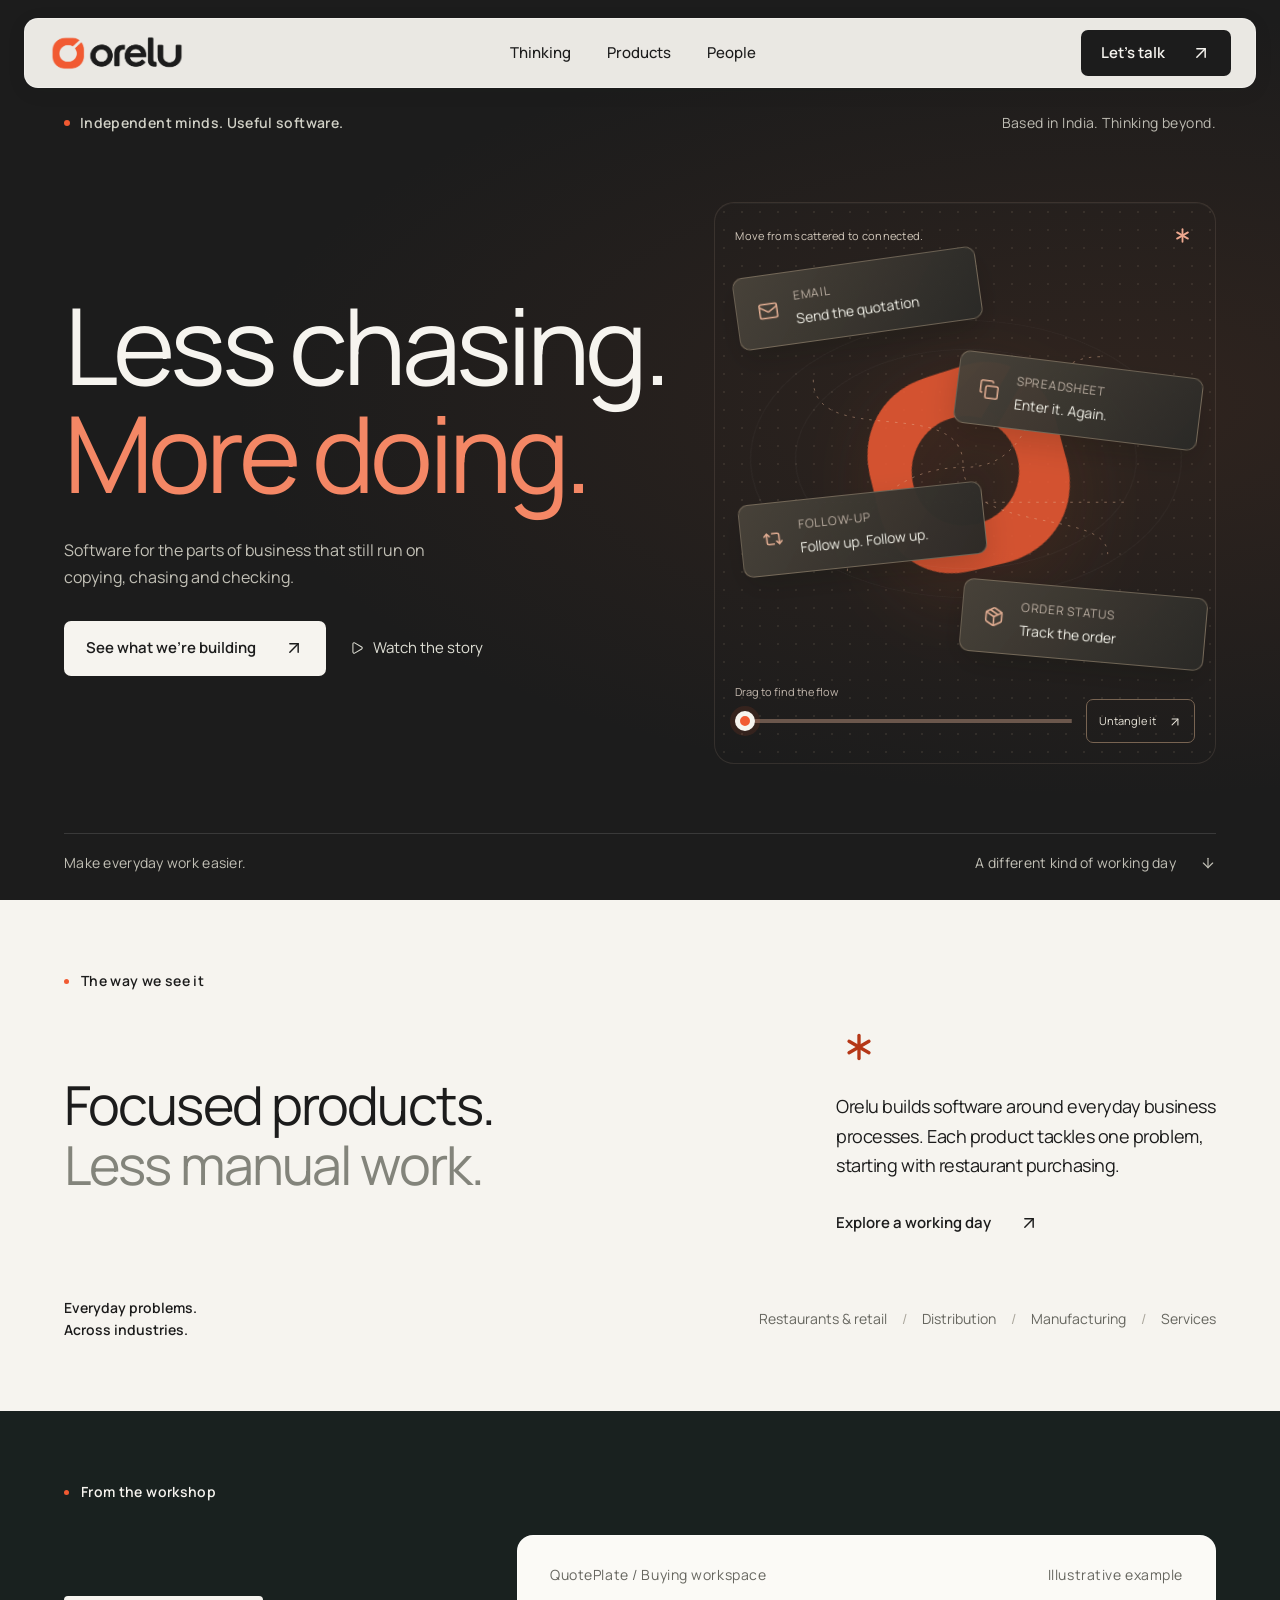
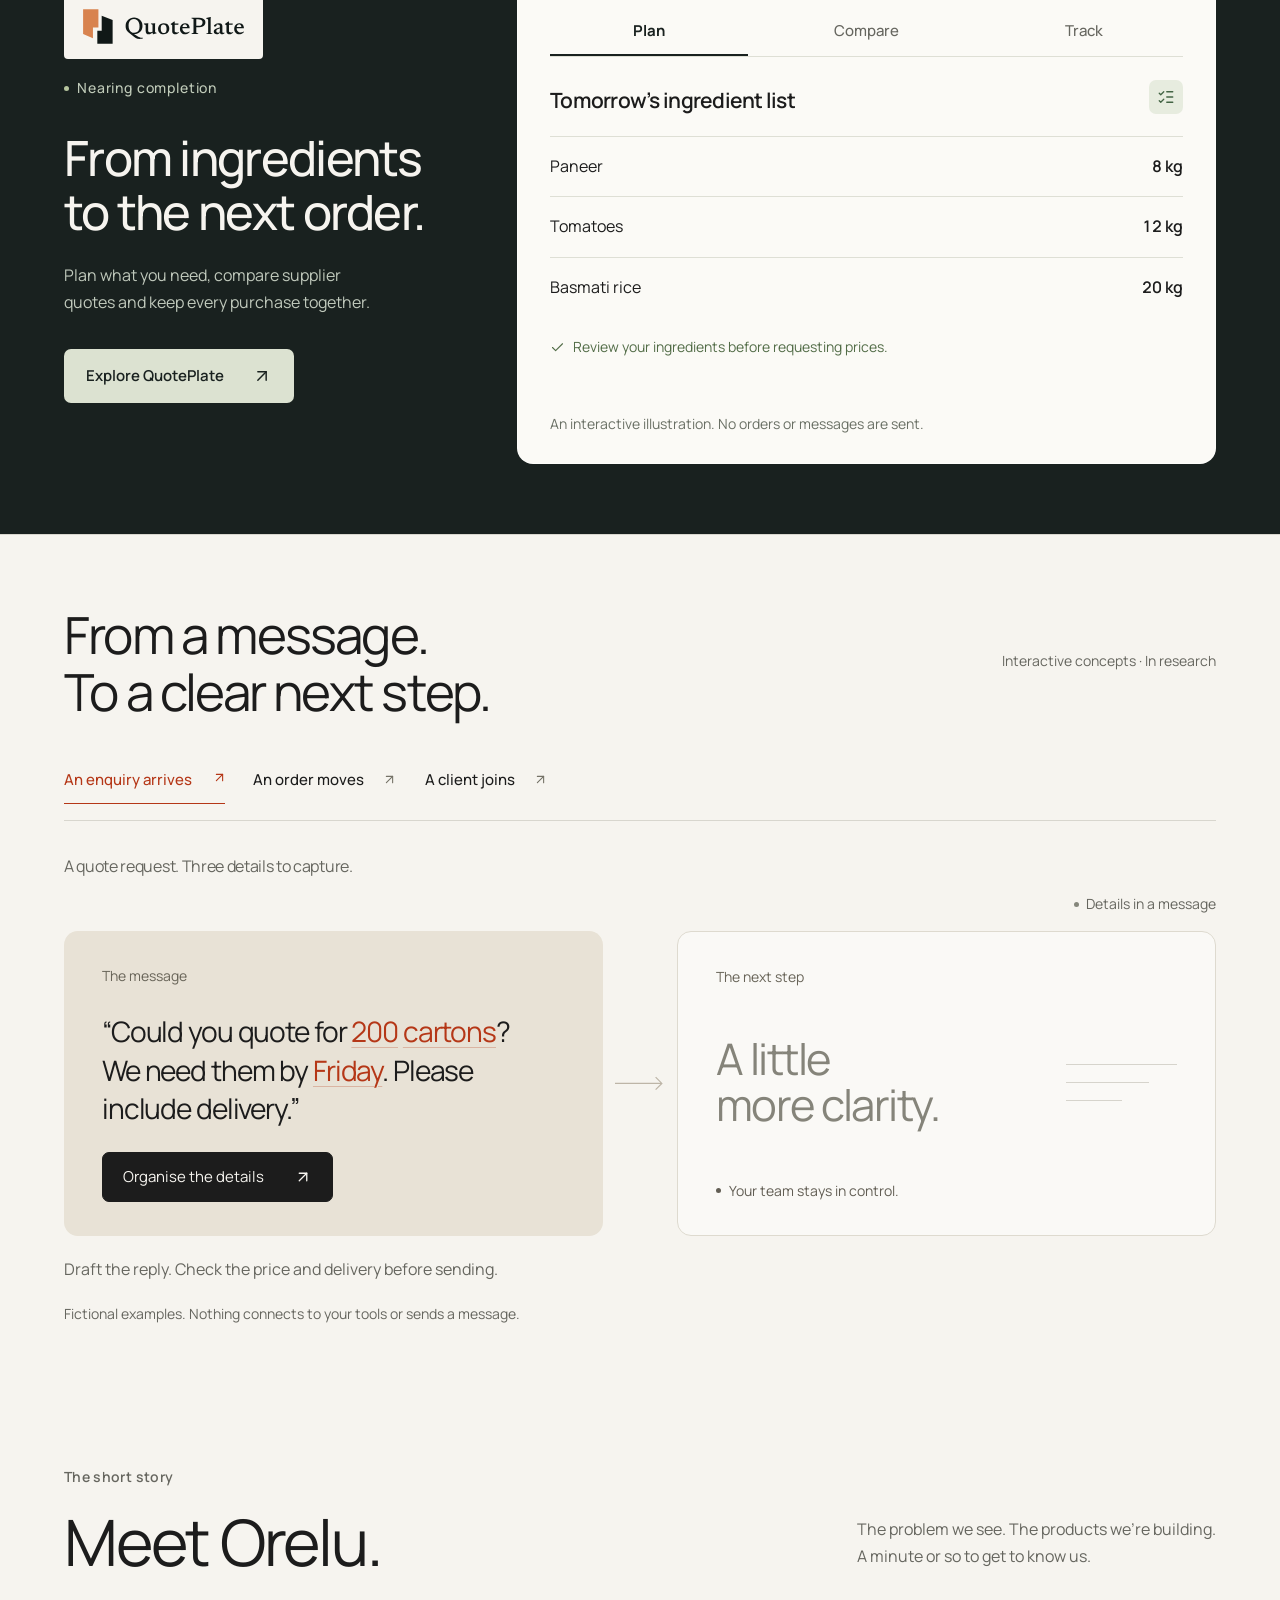
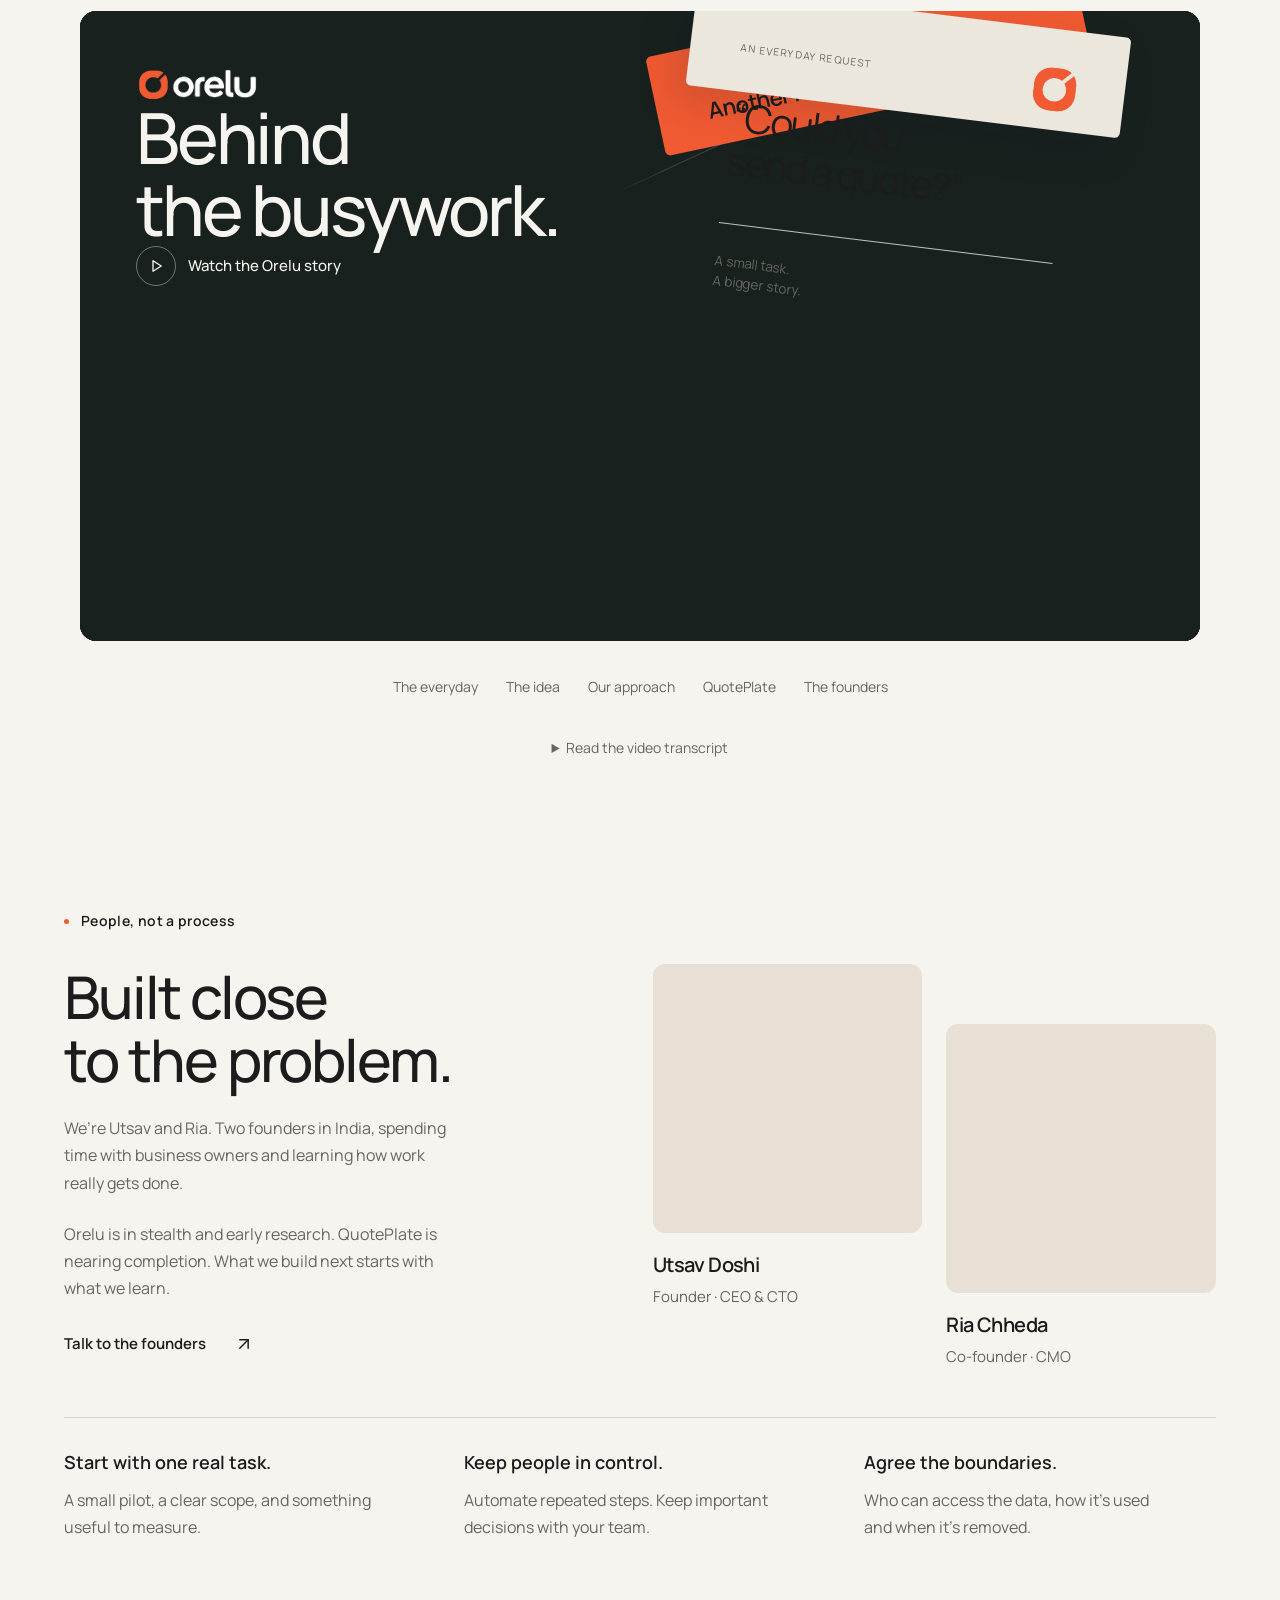
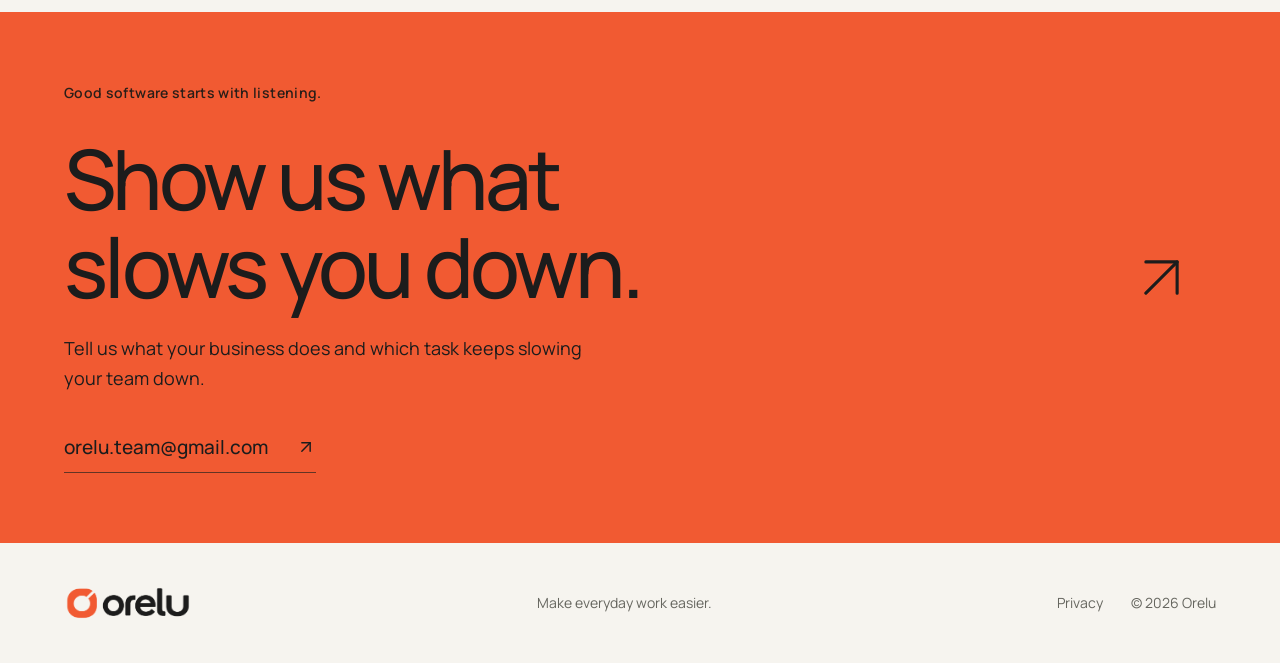
==== commit b2d48375: "Publish clearer product hierarchy and mobile interactions" ====
--- a/index.html
+++ b/index.html
@@ -43,31 +43,8 @@
 </section>
 <section class="approach section wrap chapter" id="approach" aria-labelledby="approach-title">
   <div class="section-index"><p class="eyebrow">The way we see it</p></div>
-  <div class="manifesto"><h2 id="approach-title">Make room<br>for the work<br><span class="muted">that matters.</span></h2><div class="manifesto-copy"><span class="asterisk" aria-hidden="true"><svg xmlns="http://www.w3.org/2000/svg" width="20" height="20" viewBox="0 0 24 24" fill="none" stroke="currentColor" stroke-width="1.75" stroke-linecap="round" stroke-linejoin="round" class="lucide lucide-asterisk icon" aria-hidden="true" focusable="false"><path d="M12 6v12"></path><path d="M17.196 9 6.804 15"></path><path d="m6.804 9 10.392 6"></path></svg></span><p>Another copied row. Another missing update. Another “just following up”.</p><p>We’re building Orelu around the work that gets in the way. A family of focused products, each solving a specific business problem.</p><a href="#thinking" class="text-link">Explore a working day <svg xmlns="http://www.w3.org/2000/svg" width="20" height="20" viewBox="0 0 24 24" fill="none" stroke="currentColor" stroke-width="1.75" stroke-linecap="round" stroke-linejoin="round" class="lucide lucide-arrow-up-right icon" aria-hidden="true" focusable="false"><path d="M7 7h10v10"></path><path d="M7 17 17 7"></path></svg></a></div></div>
+  <div class="manifesto"><h2 id="approach-title">Focused products.<br><span class="muted">Less manual work.</span></h2><div class="manifesto-copy"><span class="asterisk" aria-hidden="true"><svg xmlns="http://www.w3.org/2000/svg" width="20" height="20" viewBox="0 0 24 24" fill="none" stroke="currentColor" stroke-width="1.75" stroke-linecap="round" stroke-linejoin="round" class="lucide lucide-asterisk icon" aria-hidden="true" focusable="false"><path d="M12 6v12"></path><path d="M17.196 9 6.804 15"></path><path d="m6.804 9 10.392 6"></path></svg></span><p>Orelu builds software around everyday business processes. Each product tackles one problem, starting with restaurant purchasing.</p><a href="#thinking" class="text-link">Explore a working day <svg xmlns="http://www.w3.org/2000/svg" width="20" height="20" viewBox="0 0 24 24" fill="none" stroke="currentColor" stroke-width="1.75" stroke-linecap="round" stroke-linejoin="round" class="lucide lucide-arrow-up-right icon" aria-hidden="true" focusable="false"><path d="M7 7h10v10"></path><path d="M7 17 17 7"></path></svg></a></div></div>
   <div class="industry-note"><span>Everyday problems.<br>Across industries.</span><p>Restaurants & retail <span aria-hidden="true">/</span> Distribution <span aria-hidden="true">/</span> Manufacturing <span aria-hidden="true">/</span> Services</p></div>
-</section>
-<section class="workflow-explorer section wrap chapter" id="thinking" aria-labelledby="explorer-title">
-    <div class="explorer-heading"><h2 id="explorer-title">From a message.<br>To a clear next step.</h2><span>Interactive concepts · In research</span></div>
-    <div class="explorer-layout"><div class="example-tabs" role="tablist" aria-label="Explore everyday business processes" aria-orientation="horizontal">
-      <button id="example-enquiry" role="tab" aria-selected="true" aria-controls="example-panel-enquiry" tabindex="0"><span>An enquiry arrives</span><svg xmlns="http://www.w3.org/2000/svg" width="20" height="20" viewBox="0 0 24 24" fill="none" stroke="currentColor" stroke-width="1.75" stroke-linecap="round" stroke-linejoin="round" class="lucide lucide-arrow-up-right icon" aria-hidden="true" focusable="false"><path d="M7 7h10v10"></path><path d="M7 17 17 7"></path></svg></button>
-      <button id="example-order" role="tab" aria-selected="false" aria-controls="example-panel-order" tabindex="-1"><span>An order moves</span><svg xmlns="http://www.w3.org/2000/svg" width="20" height="20" viewBox="0 0 24 24" fill="none" stroke="currentColor" stroke-width="1.75" stroke-linecap="round" stroke-linejoin="round" class="lucide lucide-arrow-up-right icon" aria-hidden="true" focusable="false"><path d="M7 7h10v10"></path><path d="M7 17 17 7"></path></svg></button>
-      <button id="example-onboard" role="tab" aria-selected="false" aria-controls="example-panel-onboard" tabindex="-1"><span>A client joins</span><svg xmlns="http://www.w3.org/2000/svg" width="20" height="20" viewBox="0 0 24 24" fill="none" stroke="currentColor" stroke-width="1.75" stroke-linecap="round" stroke-linejoin="round" class="lucide lucide-arrow-up-right icon" aria-hidden="true" focusable="false"><path d="M7 7h10v10"></path><path d="M7 17 17 7"></path></svg></button>
-    </div><div class="example-canvas"><div class="example-panel" id="example-panel-enquiry" role="tabpanel" aria-labelledby="example-enquiry" tabindex="0">
-<p class="example-problem">A quote request. Three details to capture.</p>
-<div class="task-demo"><div class="task-demo-top"><span class="demo-state" aria-live="polite">Details in a message</span></div>
-<div class="task-demo-body" id="task-detail-enquiry"><div class="message-sheet"><span class="desk-overline">The message</span><p class="raw-request">“Could you quote for 200 cartons? We need them by Friday. Please include delivery.”</p></div><span class="desk-connector" aria-hidden="true"><svg viewBox="0 0 64 24" fill="none"><path d="M0 12h60m-8-8 8 8-8 8"/><path class="signal" d="M0 12h60m-8-8 8 8-8 8"/></svg></span><div class="record-sheet"><span class="desk-overline">The next step</span><div class="record-placeholder"><span class="placeholder-title">A little<br>more clarity.</span><span class="placeholder-lines" aria-hidden="true"><i></i><i></i><i></i></span></div><dl class="organised-details" hidden><div><dt>Item</dt><dd>Cartons</dd></div><div><dt>Quantity</dt><dd>200</dd></div><div><dt>Needed by</dt><dd>Friday</dd></div></dl><span class="review-stamp">Your team stays in control.</span></div></div>
-<div class="task-demo-bottom"><p class="review-note">Draft the reply. Check the price and delivery before sending.</p><button class="organise-button" type="button" data-organise aria-pressed="false" aria-controls="task-detail-enquiry" hidden>Organise the details <svg class="icon" viewBox="0 0 24 24" fill="none" stroke="currentColor" stroke-width="1.75" stroke-linecap="round" stroke-linejoin="round" aria-hidden="true"><path d="M7 7h10v10"></path><path d="M7 17 17 7"></path></svg></button></div></div></div>
-<div class="example-panel" id="example-panel-order" role="tabpanel" aria-labelledby="example-order" tabindex="0" hidden>
-<p class="example-problem">An update that needs to reach the right person.</p>
-<div class="task-demo"><div class="task-demo-top"><span class="demo-state" aria-live="polite">Details in a message</span></div>
-<div class="task-demo-body" id="task-detail-order"><div class="message-sheet"><span class="desk-overline">The message</span><p class="raw-request">“Order 184 is packed. Dispatch is waiting for the delivery address to be confirmed.”</p></div><span class="desk-connector" aria-hidden="true"><svg viewBox="0 0 64 24" fill="none"><path d="M0 12h60m-8-8 8 8-8 8"/><path class="signal" d="M0 12h60m-8-8 8 8-8 8"/></svg></span><div class="record-sheet"><span class="desk-overline">The next step</span><div class="record-placeholder"><span class="placeholder-title">A little<br>more clarity.</span><span class="placeholder-lines" aria-hidden="true"><i></i><i></i><i></i></span></div><dl class="organised-details" hidden><div><dt>Order</dt><dd>184</dd></div><div><dt>Status</dt><dd>Packed</dd></div><div><dt>Next action</dt><dd>Confirm address</dd></div></dl><span class="review-stamp">Your team stays in control.</span></div></div>
-<div class="task-demo-bottom"><p class="review-note">Confirm the address before authorising dispatch.</p><button class="organise-button" type="button" data-organise aria-pressed="false" aria-controls="task-detail-order" hidden>Organise the details <svg class="icon" viewBox="0 0 24 24" fill="none" stroke="currentColor" stroke-width="1.75" stroke-linecap="round" stroke-linejoin="round" aria-hidden="true"><path d="M7 7h10v10"></path><path d="M7 17 17 7"></path></svg></button></div></div></div>
-<div class="example-panel" id="example-panel-onboard" role="tabpanel" aria-labelledby="example-onboard" tabindex="0" hidden>
-<p class="example-problem">A new client. A few things still missing.</p>
-<div class="task-demo"><div class="task-demo-top"><span class="demo-state" aria-live="polite">Details in a message</span></div>
-<div class="task-demo-body" id="task-detail-onboard"><div class="message-sheet"><span class="desk-overline">The message</span><p class="raw-request">“The agreement is signed. We still need the billing contact and someone to approve account access.”</p></div><span class="desk-connector" aria-hidden="true"><svg viewBox="0 0 64 24" fill="none"><path d="M0 12h60m-8-8 8 8-8 8"/><path class="signal" d="M0 12h60m-8-8 8 8-8 8"/></svg></span><div class="record-sheet"><span class="desk-overline">The next step</span><div class="record-placeholder"><span class="placeholder-title">A little<br>more clarity.</span><span class="placeholder-lines" aria-hidden="true"><i></i><i></i><i></i></span></div><dl class="organised-details" hidden><div><dt>Agreement</dt><dd>Signed</dd></div><div><dt>Missing</dt><dd>Billing contact</dd></div><div><dt>Access</dt><dd>Needs approval</dd></div></dl><span class="review-stamp">Your team stays in control.</span></div></div>
-<div class="task-demo-bottom"><p class="review-note">Review the missing details before granting access.</p><button class="organise-button" type="button" data-organise aria-pressed="false" aria-controls="task-detail-onboard" hidden>Organise the details <svg class="icon" viewBox="0 0 24 24" fill="none" stroke="currentColor" stroke-width="1.75" stroke-linecap="round" stroke-linejoin="round" aria-hidden="true"><path d="M7 7h10v10"></path><path d="M7 17 17 7"></path></svg></button></div></div></div>
-<p class="example-note">Fictional examples. Nothing connects to your tools or sends a message.</p></div></div>
 </section>
 <section class="products section wrap chapter" id="products" aria-labelledby="products-title">
   <div class="section-index"><p class="eyebrow">From the workshop</p></div>
@@ -83,6 +60,29 @@
     </div>
   </div></article>
 </section>
+<section class="workflow-explorer section wrap chapter" id="thinking" aria-labelledby="explorer-title">
+    <div class="explorer-heading"><h2 id="explorer-title">From a message.<br>To a clear next step.</h2><span>Interactive concepts · In research</span></div>
+    <div class="explorer-layout"><div class="example-tabs" role="tablist" aria-label="Explore everyday business processes" aria-orientation="horizontal">
+      <button id="example-enquiry" role="tab" aria-selected="true" aria-controls="example-panel-enquiry" tabindex="0"><span>An enquiry arrives</span><svg xmlns="http://www.w3.org/2000/svg" width="20" height="20" viewBox="0 0 24 24" fill="none" stroke="currentColor" stroke-width="1.75" stroke-linecap="round" stroke-linejoin="round" class="lucide lucide-arrow-up-right icon" aria-hidden="true" focusable="false"><path d="M7 7h10v10"></path><path d="M7 17 17 7"></path></svg></button>
+      <button id="example-order" role="tab" aria-selected="false" aria-controls="example-panel-order" tabindex="-1"><span>An order moves</span><svg xmlns="http://www.w3.org/2000/svg" width="20" height="20" viewBox="0 0 24 24" fill="none" stroke="currentColor" stroke-width="1.75" stroke-linecap="round" stroke-linejoin="round" class="lucide lucide-arrow-up-right icon" aria-hidden="true" focusable="false"><path d="M7 7h10v10"></path><path d="M7 17 17 7"></path></svg></button>
+      <button id="example-onboard" role="tab" aria-selected="false" aria-controls="example-panel-onboard" tabindex="-1"><span>A client joins</span><svg xmlns="http://www.w3.org/2000/svg" width="20" height="20" viewBox="0 0 24 24" fill="none" stroke="currentColor" stroke-width="1.75" stroke-linecap="round" stroke-linejoin="round" class="lucide lucide-arrow-up-right icon" aria-hidden="true" focusable="false"><path d="M7 7h10v10"></path><path d="M7 17 17 7"></path></svg></button>
+    </div><div class="example-canvas"><div class="example-panel" id="example-panel-enquiry" role="tabpanel" aria-labelledby="example-enquiry" tabindex="0">
+<p class="example-problem">A quote request. Three details to capture.</p>
+<div class="task-demo"><div class="task-demo-top"><span class="demo-state" aria-live="polite">Details in a message</span></div>
+<div class="task-demo-body" id="task-detail-enquiry"><div class="message-sheet"><span class="desk-overline">The message</span><p class="raw-request">“Could you quote for 200 cartons? We need them by Friday. Please include delivery.”</p><button class="organise-button" type="button" data-organise aria-pressed="false" aria-controls="task-detail-enquiry" hidden>Organise the details <svg class="icon" viewBox="0 0 24 24" fill="none" stroke="currentColor" stroke-width="1.75" stroke-linecap="round" stroke-linejoin="round" aria-hidden="true"><path d="M7 7h10v10"></path><path d="M7 17 17 7"></path></svg></button></div><span class="desk-connector" aria-hidden="true"><svg viewBox="0 0 64 24" fill="none"><path d="M0 12h60m-8-8 8 8-8 8"/><path class="signal" d="M0 12h60m-8-8 8 8-8 8"/></svg></span><div class="record-sheet"><span class="desk-overline">The next step</span><div class="record-placeholder"><span class="placeholder-title">A little<br>more clarity.</span><span class="placeholder-lines" aria-hidden="true"><i></i><i></i><i></i></span></div><dl class="organised-details" hidden><div><dt>Item</dt><dd>Cartons</dd></div><div><dt>Quantity</dt><dd>200</dd></div><div><dt>Needed by</dt><dd>Friday</dd></div></dl><span class="review-stamp">Your team stays in control.</span></div></div>
+<div class="task-demo-bottom"><p class="review-note">Draft the reply. Check the price and delivery before sending.</p></div></div></div>
+<div class="example-panel" id="example-panel-order" role="tabpanel" aria-labelledby="example-order" tabindex="0" hidden>
+<p class="example-problem">An update that needs to reach the right person.</p>
+<div class="task-demo"><div class="task-demo-top"><span class="demo-state" aria-live="polite">Details in a message</span></div>
+<div class="task-demo-body" id="task-detail-order"><div class="message-sheet"><span class="desk-overline">The message</span><p class="raw-request">“Order 184 is packed. Dispatch is waiting for the delivery address to be confirmed.”</p><button class="organise-button" type="button" data-organise aria-pressed="false" aria-controls="task-detail-order" hidden>Organise the details <svg class="icon" viewBox="0 0 24 24" fill="none" stroke="currentColor" stroke-width="1.75" stroke-linecap="round" stroke-linejoin="round" aria-hidden="true"><path d="M7 7h10v10"></path><path d="M7 17 17 7"></path></svg></button></div><span class="desk-connector" aria-hidden="true"><svg viewBox="0 0 64 24" fill="none"><path d="M0 12h60m-8-8 8 8-8 8"/><path class="signal" d="M0 12h60m-8-8 8 8-8 8"/></svg></span><div class="record-sheet"><span class="desk-overline">The next step</span><div class="record-placeholder"><span class="placeholder-title">A little<br>more clarity.</span><span class="placeholder-lines" aria-hidden="true"><i></i><i></i><i></i></span></div><dl class="organised-details" hidden><div><dt>Order</dt><dd>184</dd></div><div><dt>Status</dt><dd>Packed</dd></div><div><dt>Next action</dt><dd>Confirm address</dd></div></dl><span class="review-stamp">Your team stays in control.</span></div></div>
+<div class="task-demo-bottom"><p class="review-note">Confirm the address before authorising dispatch.</p></div></div></div>
+<div class="example-panel" id="example-panel-onboard" role="tabpanel" aria-labelledby="example-onboard" tabindex="0" hidden>
+<p class="example-problem">A new client. A few things still missing.</p>
+<div class="task-demo"><div class="task-demo-top"><span class="demo-state" aria-live="polite">Details in a message</span></div>
+<div class="task-demo-body" id="task-detail-onboard"><div class="message-sheet"><span class="desk-overline">The message</span><p class="raw-request">“The agreement is signed. We still need the billing contact and someone to approve account access.”</p><button class="organise-button" type="button" data-organise aria-pressed="false" aria-controls="task-detail-onboard" hidden>Organise the details <svg class="icon" viewBox="0 0 24 24" fill="none" stroke="currentColor" stroke-width="1.75" stroke-linecap="round" stroke-linejoin="round" aria-hidden="true"><path d="M7 7h10v10"></path><path d="M7 17 17 7"></path></svg></button></div><span class="desk-connector" aria-hidden="true"><svg viewBox="0 0 64 24" fill="none"><path d="M0 12h60m-8-8 8 8-8 8"/><path class="signal" d="M0 12h60m-8-8 8 8-8 8"/></svg></span><div class="record-sheet"><span class="desk-overline">The next step</span><div class="record-placeholder"><span class="placeholder-title">A little<br>more clarity.</span><span class="placeholder-lines" aria-hidden="true"><i></i><i></i><i></i></span></div><dl class="organised-details" hidden><div><dt>Agreement</dt><dd>Signed</dd></div><div><dt>Missing</dt><dd>Billing contact</dd></div><div><dt>Access</dt><dd>Needs approval</dd></div></dl><span class="review-stamp">Your team stays in control.</span></div></div>
+<div class="task-demo-bottom"><p class="review-note">Review the missing details before granting access.</p></div></div></div>
+<p class="example-note">Fictional examples. Nothing connects to your tools or sends a message.</p></div></div>
+</section>
 <section id="film" class="film-section section wrap chapter" aria-labelledby="film-title"><div class="film-heading"><div><p class="eyebrow">The short story</p><h2 id="film-title">Meet Orelu.</h2></div><p>The problem we see. The products we’re building.<br>A minute or so to get to know us.</p></div><div class="film-player"><video id="intro-video" tabindex="0" controls playsinline preload="none" poster="assets/orelu-brand-film.jpg" aria-label="Orelu introduction"><source src="assets/orelu-brand-film.mp4" type="video/mp4"><track kind="captions" src="assets/orelu-brand-film.vtt" srclang="en" label="English"><p>Your browser does not support video. <a href="assets/orelu-brand-film.mp4">Download the Orelu introduction</a>.</p></video><button class="film-cover" type="button" aria-label="Play the Orelu introduction with sound" aria-controls="intro-video" hidden>
 <span class="film-cover-copy"><img src="assets/orelu-light.png" alt="" width="147" height="42"><span class="film-cover-title">Behind<br>the busywork.</span><span class="film-cover-play"><svg class="icon" viewBox="0 0 24 24" fill="none" stroke="currentColor" stroke-width="1.75" stroke-linejoin="round" aria-hidden="true"><path d="m8 5 11 7-11 7Z"></path></svg> Watch the Orelu story</span></span>
 <span class="film-cover-art" aria-hidden="true"><span class="cover-orbit"></span><span class="cover-slip slip-back">Another follow-up.</span><span class="cover-slip slip-front"><span class="slip-label">AN EVERYDAY REQUEST</span><span class="slip-message">“Could you<br>send a quote?”</span><span class="slip-rule"></span><span class="slip-foot">A small task.<br>A bigger story.</span><img src="assets/mark.png" alt="" width="64" height="64"></span></span>
@@ -92,7 +92,7 @@
  <div class="people-grid"><div class="people-copy"><h2 id="about-title">Built close<br>to the problem.</h2><p>We’re Utsav and Ria. Two founders in India, spending time with business owners and learning how work really gets done.</p><p>Orelu is in stealth and early research. QuotePlate is nearing completion. What we build next starts with what we learn.</p><a href="mailto:orelu.team@gmail.com" class="text-link">Talk to the founders <svg xmlns="http://www.w3.org/2000/svg" width="20" height="20" viewBox="0 0 24 24" fill="none" stroke="currentColor" stroke-width="1.75" stroke-linecap="round" stroke-linejoin="round" class="lucide lucide-arrow-up-right icon" aria-hidden="true" focusable="false"><path d="M7 7h10v10"></path><path d="M7 17 17 7"></path></svg></a></div><div class="founders"><article class="founder"><div class="portrait avatar avatar-utsav"><img src="assets/founder-avatars.webp" width="1774" height="887" alt="Illustrated avatar for Utsav Doshi" loading="eager" decoding="async"></div><h3>Utsav Doshi</h3><p>Founder · CEO & CTO</p></article><article class="founder"><div class="portrait avatar avatar-ria"><img src="assets/founder-avatars.webp" width="1774" height="887" alt="Illustrated avatar for Ria Chheda" loading="eager" decoding="async"></div><h3>Ria Chheda</h3><p>Co-founder · CMO</p></article></div></div>
  <div class="principles" aria-label="How we work"><article><span>Start with one real task.</span><p>A small pilot, a clear scope, and something useful to measure.</p></article><article><span>Keep people in control.</span><p>Automate repeated steps. Keep important decisions with your team.</p></article><article><span>Agree the boundaries.</span><p>Who can access the data, how it’s used and when it’s removed.</p></article></div>
 </section>
-<section class="contact-section chapter" id="contact" aria-labelledby="contact-title"><div class="wrap contact-grid"><div><p class="eyebrow">Good software starts with listening.</p><h2 id="contact-title">Show us what<br>slows you down.</h2><a class="email-link" href="mailto:orelu.team@gmail.com">orelu.team@gmail.com <svg xmlns="http://www.w3.org/2000/svg" width="20" height="20" viewBox="0 0 24 24" fill="none" stroke="currentColor" stroke-width="1.75" stroke-linecap="round" stroke-linejoin="round" class="lucide lucide-arrow-up-right icon" aria-hidden="true" focusable="false"><path d="M7 7h10v10"></path><path d="M7 17 17 7"></path></svg></a></div><a class="contact-arrow" href="mailto:orelu.team@gmail.com" aria-label="Email Orelu"><svg xmlns="http://www.w3.org/2000/svg" width="20" height="20" viewBox="0 0 24 24" fill="none" stroke="currentColor" stroke-width="1.75" stroke-linecap="round" stroke-linejoin="round" class="lucide lucide-arrow-up-right icon" aria-hidden="true" focusable="false"><path d="M7 7h10v10"></path><path d="M7 17 17 7"></path></svg></a></div></section>
+<section class="contact-section chapter" id="contact" aria-labelledby="contact-title"><div class="wrap contact-grid"><div><p class="eyebrow">Good software starts with listening.</p><h2 id="contact-title">Show us what<br>slows you down.</h2><p class="contact-prompt">Tell us what your business does and which task keeps slowing your team down.</p><a class="email-link" href="mailto:orelu.team@gmail.com">orelu.team@gmail.com <svg xmlns="http://www.w3.org/2000/svg" width="20" height="20" viewBox="0 0 24 24" fill="none" stroke="currentColor" stroke-width="1.75" stroke-linecap="round" stroke-linejoin="round" class="lucide lucide-arrow-up-right icon" aria-hidden="true" focusable="false"><path d="M7 7h10v10"></path><path d="M7 17 17 7"></path></svg></a></div><a class="contact-arrow" href="mailto:orelu.team@gmail.com" aria-label="Email Orelu"><svg xmlns="http://www.w3.org/2000/svg" width="20" height="20" viewBox="0 0 24 24" fill="none" stroke="currentColor" stroke-width="1.75" stroke-linecap="round" stroke-linejoin="round" class="lucide lucide-arrow-up-right icon" aria-hidden="true" focusable="false"><path d="M7 7h10v10"></path><path d="M7 17 17 7"></path></svg></a></div></section>
 </main>
 <footer class="footer wrap"><a href="#top" aria-label="Orelu home"><img src="assets/orelu.png" alt="Orelu" width="147" height="42"></a><p>Make everyday work easier.</p><div><a href="privacy.html">Privacy</a><span>© 2026 Orelu</span></div></footer>
 </body></html>
--- a/styles.css
+++ b/styles.css
@@ -1,13 +1,13 @@
 @font-face{font-family:Manrope;src:url('assets/manrope.woff2') format('woff2');font-weight:200 800;font-display:swap}
 @font-face{font-family:Sora;src:url('assets/sora-semibold.ttf') format('truetype');font-weight:600;font-display:swap}
 :root{--paper:#f6f4ef;--ink:#1c1c1c;--muted:#66665f;--line:#d8d6ce;--orange:#f15a32;--dark-orange:#b53717;--green:#19211f;--space:clamp(24px,5vw,80px);--ease:cubic-bezier(.22,1,.36,1)}
-*{box-sizing:border-box}html{scroll-behavior:smooth;scroll-padding-top:32px}body{margin:0;background:var(--paper);color:var(--ink);font-family:Manrope,sans-serif;-webkit-font-smoothing:antialiased}a{color:inherit;text-decoration:none}button,input{font:inherit}button,a,input{-webkit-tap-highlight-color:transparent}button{cursor:pointer}button{color:inherit}img{display:block;max-width:100%;height:auto}p{line-height:1.65}h1,h2,h3,h4,p{margin-top:0}h1,h2,h3{font-weight:500;text-wrap:balance}h1,h2{letter-spacing:-.065em}h2{font-size:clamp(42px,5.5vw,80px);line-height:1.06;margin-bottom:0}h3{letter-spacing:-.045em}a,button{touch-action:manipulation}a:focus-visible,button:focus-visible,input:focus-visible,[tabindex="0"]:focus-visible{outline:3px solid var(--orange);outline-offset:6px}::selection{background:#ffc1a8;color:#1c1c1c}[hidden]{display:none!important}.wrap{max-width:1600px;margin-inline:auto;padding-inline:var(--space)}.section{padding-block:110px}.icon{display:inline-block;width:20px;height:20px;flex-shrink:0;vertical-align:middle;stroke-width:1.75}.eyebrow{font-size:13px;font-weight:600;letter-spacing:.025em;margin:0}.muted{color:#83847b}.skip-link{position:fixed;top:-90px;left:20px;background:var(--ink);color:var(--paper);padding:16px;z-index:40}.skip-link:focus{top:15px}.sr-only{position:absolute;width:1px;height:1px;overflow:hidden;clip:rect(0,0,0,0);white-space:nowrap}.header{height:100px;display:flex;align-items:center;justify-content:space-between;gap:35px}.brand img{width:136px}.header nav{display:flex;gap:36px}.header nav a{font-size:14px;font-weight:500;min-height:44px;display:flex;align-items:center;position:relative}.header nav a:after{content:'';position:absolute;bottom:7px;height:1px;background:var(--ink);left:0;right:0;transform:scaleX(0);transform-origin:left;transition:transform .25s var(--ease)}.header nav a:hover:after{transform:scaleX(1)}.contact-link{display:inline-flex;gap:26px;align-items:center;min-height:46px;padding:12px 20px;background:var(--ink);color:var(--paper);border-radius:7px;font-size:13px;font-weight:600;transition:background .2s}.contact-link:hover{background:#3e4037}.menu-toggle{display:none}.button{display:inline-flex;align-items:center;justify-content:space-between;gap:28px;min-height:54px;padding:16px 22px;border-radius:7px;font-size:14px;font-weight:600;transition:background .25s,transform .25s var(--ease)}.button:hover{transform:translateY(-2px)}.button:active{transform:translateY(0)}.button-light{background:var(--paper);color:var(--ink)}.button-light:hover{background:#e7e1d5}.button-dark{background:var(--ink);color:var(--paper)}.button-dark:hover{background:#373b34}.text-link{display:inline-flex;align-items:center;justify-content:space-between;gap:28px;min-height:44px;font-size:14px;font-weight:600}.text-link .icon,.contact-link .icon,.button .icon{transition:transform .3s var(--ease)}.text-link:hover .icon,.contact-link:hover .icon,.button:hover .icon{transform:translate(3px,-3px)}
+*{box-sizing:border-box}html{scroll-behavior:smooth;scroll-padding-top:32px}body{margin:0;background:var(--paper);color:var(--ink);font-family:Manrope,sans-serif;-webkit-font-smoothing:antialiased}a{color:inherit;text-decoration:none}button,input{font:inherit}button,a,input{-webkit-tap-highlight-color:transparent}button{cursor:pointer}button{color:inherit}img{display:block;max-width:100%;height:auto}p{line-height:1.65}h1,h2,h3,h4,p{margin-top:0}h1,h2,h3{font-weight:500;text-wrap:balance}h1,h2{letter-spacing:-.035em}h2{font-size:clamp(42px,5.5vw,80px);line-height:1.06;margin-bottom:0}h3{letter-spacing:-.045em}a,button{touch-action:manipulation}a:focus-visible,button:focus-visible,input:focus-visible,[tabindex="0"]:focus-visible{outline:3px solid var(--orange);outline-offset:6px}::selection{background:#ffc1a8;color:#1c1c1c}[hidden]{display:none!important}.wrap{max-width:1600px;margin-inline:auto;padding-inline:var(--space)}.section{padding-block:110px}.icon{display:inline-block;width:20px;height:20px;flex-shrink:0;vertical-align:middle;stroke-width:1.75}.eyebrow{font-size:13px;font-weight:600;letter-spacing:.025em;margin:0}.muted{color:#83847b}.skip-link{position:fixed;top:-90px;left:20px;background:var(--ink);color:var(--paper);padding:16px;z-index:40}.skip-link:focus{top:15px}.sr-only{position:absolute;width:1px;height:1px;overflow:hidden;clip:rect(0,0,0,0);white-space:nowrap}.header{height:100px;display:flex;align-items:center;justify-content:space-between;gap:35px}.brand img{width:136px}.header nav{display:flex;gap:36px}.header nav a{font-size:14px;font-weight:500;min-height:44px;display:flex;align-items:center;position:relative}.header nav a:after{content:'';position:absolute;bottom:7px;height:1px;background:var(--ink);left:0;right:0;transform:scaleX(0);transform-origin:left;transition:transform .25s var(--ease)}.header nav a:hover:after{transform:scaleX(1)}.contact-link{display:inline-flex;gap:26px;align-items:center;min-height:46px;padding:12px 20px;background:var(--ink);color:var(--paper);border-radius:7px;font-size:13px;font-weight:600;transition:background .2s}.contact-link:hover{background:#3e4037}.menu-toggle{display:none}.button{display:inline-flex;align-items:center;justify-content:space-between;gap:28px;min-height:54px;padding:16px 22px;border-radius:7px;font-size:14px;font-weight:600;transition:background .25s,transform .25s var(--ease)}.button:hover{transform:translateY(-2px)}.button:active{transform:translateY(0)}.button-light{background:var(--paper);color:var(--ink)}.button-light:hover{background:#e7e1d5}.button-dark{background:var(--ink);color:var(--paper)}.button-dark:hover{background:#373b34}.text-link{display:inline-flex;align-items:center;justify-content:space-between;gap:28px;min-height:44px;font-size:14px;font-weight:600}.text-link .icon,.contact-link .icon,.button .icon{transition:transform .3s var(--ease)}.text-link:hover .icon,.contact-link:hover .icon,.button:hover .icon{transform:translate(3px,-3px)}
 /* One dark opening, with a working-day illustration controlled by the visitor. */
-.hero:before{content:'';position:absolute;inset:0;background:radial-gradient(ellipse at 85% 45%,#54342b4a,transparent 60%);pointer-events:none}.hero-top,.hero-bottom{position:relative;display:flex;align-items:center;justify-content:space-between;gap:24px;z-index:2}.hero-top .eyebrow{display:flex;align-items:center;gap:10px;color:#d0d0c6}.status-dot{width:6px;height:6px;background:var(--orange);border-radius:50%}.hero-coordinate{font-size:11px;color:#bebcb3;letter-spacing:.03em}.hero-grid{position:relative;display:grid;grid-template-columns:1.13fr 1fr;align-items:center;gap:30px;min-height:640px;padding-block:45px 35px}.hero-copy{position:relative;z-index:2}.hero h1{font-size:clamp(64px,7.8vw,120px);font-weight:500;line-height:1.015;letter-spacing:-.075em;margin:0 0 30px;white-space:nowrap}.hero h1>span{color:#f48765}.hero-intro{color:#c2c0b6;font-size:17px;max-width:390px;margin:0 0 30px;line-height:1.7}.hero-actions{display:flex;gap:24px;align-items:center;flex-wrap:wrap}.watch-link{display:inline-flex;align-items:center;gap:9px;min-height:44px;color:#deded4;font-size:13px}.watch-link:hover{color:white}.watch-link .icon{width:14px;height:14px}.hero-bottom{border-top:1px solid #ffffff20;padding-top:24px;font-size:11px;color:#c2c0b6;letter-spacing:.02em}.hero-bottom a{display:flex;align-items:center;gap:24px;min-height:34px}.hero-bottom .icon{width:16px}.workbench{position:relative;min-width:0;align-self:center;--flow:0}.bench-top{display:flex;align-items:center;justify-content:space-between;font-size:11px;letter-spacing:.025em;color:#c2b7ad;padding-inline:12px}.bench-symbol .icon{width:25px;height:25px;color:#eea88f}.workflow{position:relative;height:420px;isolation:isolate}.workflow:before,.workflow:after{content:'';position:absolute;width:340px;height:340px;left:calc(50% - 170px);top:40px;border:1px solid #ffffff0a;border-radius:50%;transform:rotateX(50deg) rotateZ(-30deg);pointer-events:none}.workflow:after{width:430px;height:430px;left:calc(50% - 215px);top:-5px}.workflow-paths{position:absolute;inset:0;width:100%;height:100%;stroke:#b4785b66;stroke-width:1;stroke-dasharray:3 7;opacity:calc(1 - var(--flow));transition:opacity .15s}.workflow-center{position:absolute;left:27%;top:22%;width:50%;z-index:-1;transform:perspective(700px) rotateY(-15deg) rotateZ(-15deg) scale(calc(1 - var(--flow)*.1));opacity:calc(.85 - var(--flow)*.8);transition:opacity .15s}.workflow-center img{width:100%;filter:drop-shadow(0 22px 36px #ad3e1938)}.task{position:absolute;display:flex;align-items:center;gap:12px;padding:15px 16px;width:225px;min-height:73px;background:linear-gradient(130deg,#38342fee,#252523f5);border:1px solid #84716266;border-radius:10px;color:#f1f0e7;font-size:12px;box-shadow:0 14px 35px #00000020;white-space:nowrap;transform:translate(var(--tx,0px),var(--ty,0px)) rotate(var(--rotation,0deg));will-change:transform;z-index:2}.task small{display:block;font-size:11px;letter-spacing:.1em;color:#bdb0a3;margin-bottom:5px}.task-icon{display:grid;place-items:center;width:30px;height:30px;flex-shrink:0;color:#e0ac91}.task-icon .icon{width:21px;height:21px}.task-quote{left:0;top:26px;--rotation:-8deg}.task-copy{left:48%;top:122px;--rotation:7deg}.task-follow{left:1%;top:264px;--rotation:-6deg}.task-order{left:49%;top:343px;--rotation:5deg}.task-check{margin-left:auto;color:#c5d5b1;opacity:var(--flow);overflow:hidden;width:calc(var(--flow)*19px)}.task-check .icon{width:16px;height:16px}.bench-bottom{position:relative;display:flex;align-items:center;flex-wrap:wrap;gap:14px;padding:16px 12px 0}.range-control{flex:1;min-width:150px}.range-control label{display:block;font-size:11px;color:#c2b7ad;margin-bottom:9px}.range-control input{display:block;appearance:none;width:100%;height:4px;border-radius:3px;background:#6b574c;accent-color:var(--orange);cursor:ew-resize}.range-control input::-webkit-slider-thumb{appearance:none;width:20px;height:20px;border-radius:50%;border:5px solid #f6f4ef;background:var(--orange);box-shadow:0 0 0 5px #f15a321c}.range-control input::-moz-range-thumb{width:10px;height:10px;border:5px solid #f6f4ef;border-radius:50%;background:var(--orange)}#workflow-label{display:none}.tidy-button{background:none;color:#e8e4d9;border:1px solid #786452;border-radius:7px;font-size:11px;padding:12px;min-height:44px;margin-top:15px;transition:background .2s}.tidy-button .icon{width:14px;height:14px;margin-left:10px}.tidy-button:hover{background:#ffffff0b}.tidy-button[aria-pressed=true]{background:#d6d7c7;color:#1c1c1c;border-color:#d6d7c7}
+.hero:before{content:'';position:absolute;inset:0;background:radial-gradient(ellipse at 85% 45%,#54342b4a,transparent 60%);pointer-events:none}.hero-top,.hero-bottom{position:relative;display:flex;align-items:center;justify-content:space-between;gap:24px;z-index:2}.hero-top .eyebrow{display:flex;align-items:center;gap:10px;color:#d0d0c6}.status-dot{width:6px;height:6px;background:var(--orange);border-radius:50%}.hero-coordinate{font-size:11px;color:#bebcb3;letter-spacing:.03em}.hero-grid{position:relative;display:grid;grid-template-columns:1.13fr 1fr;align-items:center;gap:30px;min-height:640px;padding-block:45px 35px}.hero-copy{position:relative;z-index:2}.hero h1{font-size:clamp(64px,7.8vw,120px);font-weight:500;line-height:1.015;letter-spacing:-.045em;margin:0 0 30px;white-space:nowrap}.hero h1>span{color:#f48765}.hero-intro{color:#c2c0b6;font-size:17px;max-width:390px;margin:0 0 30px;line-height:1.7}.hero-actions{display:flex;gap:24px;align-items:center;flex-wrap:wrap}.watch-link{display:inline-flex;align-items:center;gap:9px;min-height:44px;color:#deded4;font-size:13px}.watch-link:hover{color:white}.watch-link .icon{width:14px;height:14px}.hero-bottom{border-top:1px solid #ffffff20;padding-top:24px;font-size:11px;color:#c2c0b6;letter-spacing:.02em}.hero-bottom a{display:flex;align-items:center;gap:24px;min-height:34px}.hero-bottom .icon{width:16px}.workbench{position:relative;min-width:0;align-self:center;--flow:0}.bench-top{display:flex;align-items:center;justify-content:space-between;font-size:11px;letter-spacing:.025em;color:#c2b7ad;padding-inline:12px}.bench-symbol .icon{width:25px;height:25px;color:#eea88f}.workflow{position:relative;height:420px;isolation:isolate}.workflow:before,.workflow:after{content:'';position:absolute;width:340px;height:340px;left:calc(50% - 170px);top:40px;border:1px solid #ffffff0a;border-radius:50%;transform:rotateX(50deg) rotateZ(-30deg);pointer-events:none}.workflow:after{width:430px;height:430px;left:calc(50% - 215px);top:-5px}.workflow-paths{position:absolute;inset:0;width:100%;height:100%;stroke:#b4785b66;stroke-width:1;stroke-dasharray:3 7;opacity:calc(1 - var(--flow));transition:opacity .15s}.workflow-center{position:absolute;left:27%;top:22%;width:50%;z-index:-1;transform:perspective(700px) rotateY(-15deg) rotateZ(-15deg) scale(calc(1 - var(--flow)*.1));opacity:calc(.85 - var(--flow)*.8);transition:opacity .15s}.workflow-center img{width:100%;filter:drop-shadow(0 22px 36px #ad3e1938)}.task{position:absolute;display:flex;align-items:center;gap:12px;padding:15px 16px;width:225px;min-height:73px;background:linear-gradient(130deg,#38342fee,#252523f5);border:1px solid #84716266;border-radius:10px;color:#f1f0e7;font-size:12px;box-shadow:0 14px 35px #00000020;white-space:nowrap;transform:translate(var(--tx,0px),var(--ty,0px)) rotate(var(--rotation,0deg));will-change:transform;z-index:2}.task small{display:block;font-size:11px;letter-spacing:.1em;color:#bdb0a3;margin-bottom:5px}.task-icon{display:grid;place-items:center;width:30px;height:30px;flex-shrink:0;color:#e0ac91}.task-icon .icon{width:21px;height:21px}.task-quote{left:0;top:26px;--rotation:-8deg}.task-copy{left:48%;top:122px;--rotation:7deg}.task-follow{left:1%;top:264px;--rotation:-6deg}.task-order{left:49%;top:343px;--rotation:5deg}.task-check{margin-left:auto;color:#c5d5b1;opacity:var(--flow);overflow:hidden;width:calc(var(--flow)*19px)}.task-check .icon{width:16px;height:16px}.bench-bottom{position:relative;display:flex;align-items:center;flex-wrap:wrap;gap:14px;padding:16px 12px 0}.range-control{flex:1;min-width:150px}.range-control label{display:block;font-size:11px;color:#c2b7ad;margin-bottom:0}.range-control input{display:block;appearance:none;width:100%;height:44px;margin:0;border:0;border-radius:3px;background:linear-gradient(#6b574c,#6b574c) center/100% 4px no-repeat;accent-color:var(--orange);cursor:ew-resize}.range-control input::-webkit-slider-thumb{appearance:none;width:20px;height:20px;border-radius:50%;border:5px solid #f6f4ef;background:var(--orange);box-shadow:0 0 0 5px #f15a321c}.range-control input::-moz-range-thumb{width:10px;height:10px;border:5px solid #f6f4ef;border-radius:50%;background:var(--orange)}#workflow-label{display:none}.tidy-button{background:none;color:#e8e4d9;border:1px solid #786452;border-radius:7px;font-size:11px;padding:12px;min-height:44px;margin-top:15px;transition:background .2s}.tidy-button .icon{width:14px;height:14px;margin-left:10px}.tidy-button:hover{background:#ffffff0b}.tidy-button[aria-pressed=true]{background:#d6d7c7;color:#1c1c1c;border-color:#d6d7c7}
 .section-index{display:flex;justify-content:space-between;gap:24px;align-items:center;border-top:1px solid var(--line);padding-top:22px;margin-bottom:58px}.section-index>.eyebrow{display:flex;align-items:center;gap:12px}.section-index>.eyebrow:before{content:'';width:5px;height:5px;background:var(--orange);border-radius:50%}.section-index>span{font-size:11px;color:var(--muted)}.manifesto{display:grid;grid-template-columns:1.15fr 1fr;gap:90px;align-items:center}.manifesto h2{font-size:clamp(44px,5.2vw,76px)}.manifesto-copy{max-width:380px;margin-left:auto}.manifesto-copy p{font-size:16px;color:var(--muted);margin:20px 0}.manifesto-copy p:first-of-type{font-size:21px;color:var(--ink);line-height:1.5;letter-spacing:-.025em}.asterisk{display:block;color:var(--dark-orange);margin-bottom:22px}.asterisk .icon{width:46px;height:46px}.workflow-explorer{margin-top:90px}.explorer-heading{display:flex;justify-content:space-between;gap:30px;align-items:end;padding:0 0 30px}.explorer-heading h2{font-size:34px;line-height:1.15;margin:0}.explorer-heading>span{font-size:11px;color:var(--muted);padding-bottom:5px}.explorer-layout{display:grid;grid-template-columns:260px 1fr;border-top:1px solid #d4d0c4}.example-tabs{padding:24px 28px 24px 0;display:flex;flex-direction:column;gap:6px;border-right:1px solid var(--line)}.example-tabs button{display:flex;align-items:center;justify-content:space-between;gap:15px;text-align:left;border:0;background:none;padding:18px 14px;border-radius:0;border-left:2px solid transparent;min-height:54px;font-size:14px;font-weight:500;transition:background .2s,color .2s,border-color .2s}.example-tabs button>.icon{width:16px;height:16px;color:#757267;transition:transform .25s}.example-tabs button:hover{background:#ede9e0}.example-tabs button[aria-selected=true]{background:#ede9e0;color:var(--ink);border-left-color:var(--dark-orange)}.example-tabs button[aria-selected=true]>.icon{color:var(--dark-orange);transform:translate(2px,-2px)}.example-canvas{padding:30px 0 30px 36px;min-width:0}.example-problem{font-size:17px;letter-spacing:-.02em;margin:0 0 24px;max-width:620px;min-height:28px}.example-note{font-size:12px;color:var(--muted);margin:24px 0 0;max-width:570px}.industry-note{display:flex;gap:35px;justify-content:space-between;align-items:center;border-bottom:1px solid var(--line);padding:28px 0}.industry-note>span{font-size:12px;line-height:1.5;font-weight:600}.industry-note p{font-size:12px;color:var(--muted);margin:0}.industry-note p span{margin-inline:12px;color:#aaa69c}
-.products{padding-top:30px}.product-card{position:relative;display:grid;grid-template-columns:.72fr 1.28fr;gap:10px;border-radius:20px;overflow:hidden;background:var(--green);min-height:620px}.product-copy{padding:48px 38px;color:var(--paper);position:relative;z-index:1}.product-brand{display:flex;flex-direction:column;align-items:start;gap:22px;margin-bottom:38px}.product-brand img{width:175px;background:#f6f4ef;border-radius:4px;padding:9px 12px;box-sizing:content-box}.status{font-size:11px;font-weight:500;letter-spacing:.06em;color:#c0cbb9;display:flex;align-items:center;gap:8px}.status:before{content:'';width:5px;height:5px;background:#b6c59e;border-radius:50%}.product-copy h2{font-size:clamp(30px,3.2vw,45px);line-height:1.12;letter-spacing:-.05em;margin:0 0 22px}.product-copy>p{font-size:16px;color:#c0c9bc;max-width:320px;margin-bottom:32px}.product-copy .button{background:#dce2d1;color:#19211f}.product-copy .button:hover{background:#eef1e7}.product-stage{position:relative;display:flex;align-items:center;justify-content:center;padding:42px 32px 42px 0;min-width:0;isolation:isolate}.product-stage:before{content:'';position:absolute;width:600px;height:600px;right:-140px;bottom:-250px;background:radial-gradient(ellipse,#83935b35,transparent 65%);z-index:-1}.product-preview{width:100%;padding:25px 27px;background:#fbfaf6;border:1px solid #ffffff70;border-radius:12px;color:var(--ink);box-shadow:0 8px 28px #101a161a;min-width:0}.preview-header{display:flex;align-items:center;justify-content:space-between;flex-wrap:wrap;gap:8px;font-size:11px;letter-spacing:.04em;color:var(--muted)}.product-tabs{display:flex;gap:20px;border-bottom:1px solid #dedfd5;margin:22px 0}.product-tabs button{flex:1;border:0;border-bottom:2px solid transparent;background:none;color:var(--muted);padding:12px 4px;min-height:44px;font-size:13px;font-weight:500;transition:color .2s,border-color .2s}.product-tabs button:hover{color:var(--ink);border-bottom-color:#afb8a7}.product-tabs button[aria-selected=true]{color:var(--green);border-bottom-color:var(--green);font-weight:700}.preview-panel{min-height:255px}.panel-title{display:flex;align-items:center;justify-content:space-between;gap:12px;margin:22px 0}.panel-title h4{font-size:21px;letter-spacing:-.035em;font-weight:600;margin:7px 0 0}.preview-icon{display:grid;place-items:center;border-radius:7px;background:#e7ecdf;width:34px;height:34px;flex-shrink:0;color:#436444}.preview-icon .icon{width:18px;height:18px}.ingredient-row{display:flex;justify-content:space-between;gap:12px;border-top:1px solid #dedfd5;padding:16px 0;font-size:13px;font-variant-numeric:tabular-nums}.ingredient-row>span:last-child{font-weight:600}.record-label{color:#446343;font-size:11px}.compare-head{display:flex;justify-content:space-between;gap:10px;font-size:11px;padding-bottom:9px;color:#61685c}.preview-note{font-size:11px;color:#526c47;margin-top:7px;padding-top:12px;line-height:1.5}.preview-note .icon{width:15px;height:15px;margin-right:5px}.preview-disclaimer{font-size:11px;line-height:1.6;color:#6a7065;margin:22px 0 0}
+.products{padding-top:30px}.product-card{position:relative;display:grid;grid-template-columns:.72fr 1.28fr;gap:10px;border-radius:20px;overflow:hidden;background:var(--green);min-height:620px}.product-copy{padding:48px 38px;color:var(--paper);position:relative;z-index:1}.product-brand{display:flex;flex-direction:column;align-items:start;gap:22px;margin-bottom:38px}.product-brand img{width:175px;background:#f6f4ef;border-radius:4px;padding:9px 12px;box-sizing:content-box}.status{font-size:11px;font-weight:500;letter-spacing:.06em;color:#c0cbb9;display:flex;align-items:center;gap:8px}.status:before{content:'';width:5px;height:5px;background:#b6c59e;border-radius:50%}.product-copy h2{font-size:clamp(30px,3.2vw,45px);line-height:1.12;letter-spacing:-.035em;margin:0 0 22px}.product-copy>p{font-size:16px;color:#c0c9bc;max-width:320px;margin-bottom:32px}.product-copy .button{background:#dce2d1;color:#19211f}.product-copy .button:hover{background:#eef1e7}.product-stage{position:relative;display:flex;align-items:center;justify-content:center;padding:42px 32px 42px 0;min-width:0;isolation:isolate}.product-stage:before{content:'';position:absolute;width:600px;height:600px;right:-140px;bottom:-250px;background:radial-gradient(ellipse,#83935b35,transparent 65%);z-index:-1}.product-preview{width:100%;padding:25px 27px;background:#fbfaf6;border:1px solid #ffffff70;border-radius:12px;color:var(--ink);box-shadow:0 8px 28px #101a161a;min-width:0}.preview-header{display:flex;align-items:center;justify-content:space-between;flex-wrap:wrap;gap:8px;font-size:11px;letter-spacing:.04em;color:var(--muted)}.product-tabs{display:flex;gap:20px;border-bottom:1px solid #dedfd5;margin:22px 0}.product-tabs button{flex:1;border:0;border-bottom:2px solid transparent;background:none;color:var(--muted);padding:12px 4px;min-height:44px;font-size:13px;font-weight:500;transition:color .2s,border-color .2s}.product-tabs button:hover{color:var(--ink);border-bottom-color:#afb8a7}.product-tabs button[aria-selected=true]{color:var(--green);border-bottom-color:var(--green);font-weight:700}.preview-panel{min-height:255px}.panel-title{display:flex;align-items:center;justify-content:space-between;gap:12px;margin:22px 0}.panel-title h4{font-size:21px;letter-spacing:-.035em;font-weight:600;margin:7px 0 0}.preview-icon{display:grid;place-items:center;border-radius:7px;background:#e7ecdf;width:34px;height:34px;flex-shrink:0;color:#436444}.preview-icon .icon{width:18px;height:18px}.ingredient-row{display:flex;justify-content:space-between;gap:12px;border-top:1px solid #dedfd5;padding:16px 0;font-size:13px;font-variant-numeric:tabular-nums}.ingredient-row>span:last-child{font-weight:600}.record-label{color:#446343;font-size:11px}.compare-head{display:flex;justify-content:space-between;gap:10px;font-size:11px;padding-bottom:9px;color:#61685c}.preview-note{font-size:11px;color:#526c47;margin-top:7px;padding-top:12px;line-height:1.5}.preview-note .icon{width:15px;height:15px;margin-right:5px}.preview-disclaimer{font-size:11px;line-height:1.6;color:#6a7065;margin:22px 0 0}
 .film-section{padding-top:10px}.film-heading{display:flex;align-items:end;justify-content:space-between;gap:30px;margin-bottom:35px}.film-heading .eyebrow{margin-bottom:20px;color:var(--muted)}.film-heading>p{font-size:14px;color:var(--muted);margin:0 0 5px}.film-section video{display:block;width:100%;aspect-ratio:16/9;max-height:720px;background:#19211f;object-fit:contain;border-radius:16px}.film-chapters{display:flex;flex-wrap:wrap;gap:22px;margin-top:16px}.film-chapters button{min-height:44px;padding:8px 0;border:0;border-bottom:1px solid transparent;background:none;font-size:12px;color:#66665f;transition:color .2s,border-color .2s}.film-chapters button:hover{color:var(--ink);border-color:var(--ink)}.film-status{font-size:13px;color:var(--muted);margin:14px 0 0}.film-status:empty{display:none}.transcript{font-size:11px;color:var(--muted);margin-top:14px}.transcript summary{min-height:35px;cursor:pointer;width:fit-content;align-content:center}.transcript p{font-size:14px;max-width:850px;margin-top:16px}
-.people-section{padding-top:10px}.people-grid{display:grid;grid-template-columns:1fr 1.1fr;gap:90px;align-items:center}.people-copy>p{max-width:390px;font-size:16px;color:var(--muted);margin:24px 0 0}.people-copy .text-link{margin-top:20px}.founders{display:grid;grid-template-columns:1fr 1fr;gap:24px;align-items:start}.founder:last-child{margin-top:60px}.portrait{position:relative;overflow:hidden;border-radius:12px;background:#e8e0d5;aspect-ratio:1}.avatar img{max-width:none;width:200%;height:100%;object-fit:fill;transition:transform .6s var(--ease)}.avatar-ria img{margin-left:-100%}.founder:hover .avatar img{transform:scale(1.025)}.founder h3{font-size:17px;font-weight:600;letter-spacing:-.03em;margin:18px 0 6px}.founder p{font-size:11px;color:var(--muted);margin:0}.principles{display:grid;grid-template-columns:repeat(3,1fr);gap:45px;border-top:1px solid var(--line);padding-top:30px;margin-top:75px}.principles article{max-width:310px}.principles span{font-size:16px;font-weight:600}.principles p{font-size:14px;color:var(--muted);margin:12px 0 0}.contact-section{background:var(--orange);padding:75px 0 85px}.contact-grid{display:flex;justify-content:space-between;align-items:center;gap:50px}.contact-section .eyebrow{margin-bottom:30px;color:#2a1e18}.contact-section h2{font-size:clamp(48px,6.5vw,96px);font-weight:500;letter-spacing:-.07em}.email-link{display:inline-flex;gap:35px;align-items:center;border-bottom:1px solid #633424;padding-bottom:12px;margin-top:40px;font-size:19px;font-weight:500;transition:gap .3s var(--ease)}.email-link:hover{gap:45px}.contact-arrow{display:grid;place-items:center;width:110px;height:110px;transition:transform .25s var(--ease)}.contact-arrow .icon{width:75px;height:75px;stroke-width:1}.contact-arrow:hover{transform:translate(5px,-5px)}.footer{display:flex;align-items:center;justify-content:space-between;gap:25px;padding-block:38px}.footer img{width:128px}.footer p{font-size:12px;color:var(--muted);margin:0}.footer div{display:flex;gap:28px;font-size:11px;color:var(--muted);align-items:center}.footer a{min-height:44px;display:flex;align-items:center}.footer>span{font-size:11px;color:var(--muted)}.legal{max-width:840px;margin:70px auto 100px;padding-inline:var(--space)}.legal h1{font-size:clamp(44px,5vw,70px);line-height:1.05;font-weight:500;margin:30px 0}.legal h2{font-size:28px;margin-top:40px}.legal p{font-size:16px;color:var(--muted)}.legal a{text-decoration:underline;text-underline-offset:4px}
+.people-section{padding-top:10px}.people-grid{display:grid;grid-template-columns:1fr 1.1fr;gap:90px;align-items:center}.people-copy>p{max-width:390px;font-size:16px;color:var(--muted);margin:24px 0 0}.people-copy .text-link{margin-top:20px}.founders{display:grid;grid-template-columns:1fr 1fr;gap:24px;align-items:start}.founder:last-child{margin-top:60px}.portrait{position:relative;overflow:hidden;border-radius:12px;background:#e8e0d5;aspect-ratio:1}.avatar img{max-width:none;width:200%;height:100%;object-fit:fill;transition:transform .6s var(--ease)}.avatar-ria img{margin-left:-100%}.founder:hover .avatar img{transform:scale(1.025)}.founder h3{font-size:17px;font-weight:600;letter-spacing:-.03em;margin:18px 0 6px}.founder p{font-size:11px;color:var(--muted);margin:0}.principles{display:grid;grid-template-columns:repeat(3,1fr);gap:45px;border-top:1px solid var(--line);padding-top:30px;margin-top:75px}.principles article{max-width:310px}.principles span{font-size:16px;font-weight:600}.principles p{font-size:14px;color:var(--muted);margin:12px 0 0}.contact-section{background:var(--orange);padding:75px 0 85px}.contact-grid{display:flex;justify-content:space-between;align-items:center;gap:50px}.contact-section .eyebrow{margin-bottom:30px;color:#2a1e18}.contact-section h2{font-size:clamp(48px,6.5vw,96px);font-weight:500;letter-spacing:-.045em}.email-link{display:inline-flex;gap:35px;align-items:center;border-bottom:1px solid #633424;padding-bottom:12px;margin-top:40px;font-size:19px;font-weight:500;transition:gap .3s var(--ease)}.email-link:hover{gap:45px}.contact-arrow{display:grid;place-items:center;width:110px;height:110px;transition:transform .25s var(--ease)}.contact-arrow .icon{width:75px;height:75px;stroke-width:1}.contact-arrow:hover{transform:translate(5px,-5px)}.footer{display:flex;align-items:center;justify-content:space-between;gap:25px;padding-block:38px}.footer img{width:128px}.footer p{font-size:12px;color:var(--muted);margin:0}.footer div{display:flex;gap:28px;font-size:11px;color:var(--muted);align-items:center}.footer a{min-height:44px;display:flex;align-items:center}.footer>span{font-size:11px;color:var(--muted)}.legal{max-width:840px;margin:70px auto 100px;padding-inline:var(--space)}.legal h1{font-size:clamp(44px,5vw,70px);line-height:1.05;font-weight:500;margin:30px 0}.legal h2{font-size:28px;margin-top:40px}.legal p{font-size:16px;color:var(--muted)}.legal a{text-decoration:underline;text-underline-offset:4px}
 
 /* Each concept changes locally; review stays visible in both states. */
 
@@ -31,7 +31,7 @@
 .film-cover:focus-visible{outline-offset:-6px}
 .film-cover-copy{position:relative;display:flex;flex-direction:column;align-items:start;padding:clamp(24px,4.5vw,65px);z-index:2}
 .film-cover-copy>img{width:clamp(90px,10vw,147px)}
-.film-cover-title{font-size:clamp(36px,6.8vw,98px);line-height:1.02;letter-spacing:-.075em;font-weight:500;margin-block:auto}
+.film-cover-title{font-size:clamp(36px,6.8vw,98px);line-height:1.02;letter-spacing:-.045em;font-weight:500;margin-block:auto}
 .film-cover-play{display:inline-flex;align-items:center;gap:16px;font-size:clamp(11px,1.1vw,15px);font-weight:500}
 .film-cover-play .icon{width:46px;height:46px;border:1px solid #d3d9cb77;border-radius:50%;padding:12px;transition:background .25s,transform .25s}
 .film-cover:hover .film-cover-play .icon{background:#f15a32;transform:scale(1.06);border-color:transparent}
@@ -73,7 +73,7 @@
 .hero{position:relative;max-width:none;margin:0;background:var(--ink);border-radius:0 0 32px 32px;color:var(--paper);padding:128px max(var(--space),calc((100vw - 1440px)/2)) 28px;overflow:hidden}
 .hero:before{background:radial-gradient(ellipse at 87% 45%,#6e3d263d,transparent 56%)}
 .hero-grid{min-height:630px;grid-template-columns:1.12fr 1fr;gap:55px;padding-block:40px 30px}
-.hero h1{font-size:clamp(72px,8.3vw,128px);font-weight:400;letter-spacing:-.07em}
+.hero h1{font-size:clamp(72px,8.3vw,128px);font-weight:400;letter-spacing:-.045em}
 .hero-top .eyebrow{font-size:12px}.hero-coordinate{font-size:12px}
 .hero .workbench{padding:26px 22px 20px;border:1px solid #b39e8929;border-radius:20px;background:radial-gradient(#b8a48a20 1px,transparent 1px);background-size:18px 18px;box-shadow:inset 0 1px 0 #ffffff08}
 .hero .bench-top{padding-inline:0;color:#d3c9bc}.hero .bench-bottom{padding-inline:0}
@@ -83,7 +83,7 @@
 .hero-bottom{padding-top:20px}
 .approach{padding-top:90px}
 .manifesto{grid-template-columns:1.3fr 1fr;gap:80px}
-.manifesto h2{font-size:clamp(50px,6.3vw,92px);font-weight:400;line-height:1.01}
+.manifesto h2{font-size:clamp(42px,4.2vw,60px);font-weight:400;line-height:1.1}
 .workflow-explorer{margin-top:85px}
 .explorer-heading{align-items:center;margin-bottom:26px;padding-bottom:0}
 .explorer-heading h2{font-size:clamp(30px,3.5vw,48px);font-weight:400}
@@ -99,12 +99,12 @@
 .task-demo-top{display:flex;justify-content:space-between;align-items:center;gap:20px;margin-bottom:16px;font-size:12px;color:var(--muted)}
 .task-demo-body{display:grid;grid-template-columns:1fr 74px 1fr;align-items:stretch;min-height:350px;padding:0;overflow:visible}
 .message-sheet,.record-sheet{position:relative;display:flex;flex-direction:column;padding:34px 38px;border-radius:14px;min-width:0;min-height:350px}
-.message-sheet{background:#e8e2d6;transform:rotate(-1deg)}
+.message-sheet{background:#e8e2d6}
 .record-sheet{background:#faf9f6;border:1px solid #dedacf;transition:background .4s var(--ease),color .4s var(--ease),border-color .4s var(--ease)}
 .desk-overline{font-size:12px;color:#686458;margin-bottom:25px}
 .raw-request{font-size:clamp(22px,2.3vw,34px);line-height:1.38;letter-spacing:-.04em;margin:0 0 30px;text-wrap:pretty}.review-stamp{font-size:12px;color:#625e54;margin-top:auto;line-height:1.5}
 .record-placeholder{flex:1;display:flex;justify-content:space-between;gap:30px;align-items:center}
-.placeholder-title{font-size:clamp(29px,3.4vw,48px);font-weight:400;line-height:1.06;letter-spacing:-.055em;color:#85847a}
+.placeholder-title{font-size:clamp(29px,3.4vw,48px);font-weight:400;line-height:1.06;letter-spacing:-.035em;color:#85847a}
 .placeholder-lines{display:flex;flex-direction:column;gap:17px;width:24%;opacity:.65}.placeholder-lines i{display:block;height:1px;background:#c4c1b7}.placeholder-lines i:nth-child(2){width:75%}.placeholder-lines i:last-child{width:50%}
 .review-stamp{margin-top:28px;display:flex;align-items:center;gap:8px}.review-stamp:before{content:'';width:5px;height:5px;border-radius:50%;background:currentColor}
 .desk-connector{display:grid;place-items:center;padding-inline:12px}.desk-connector svg{width:100%;stroke:#bdb5a7;stroke-width:1.5;overflow:visible}.desk-connector .signal{stroke:var(--dark-orange);stroke-dasharray:80;stroke-dashoffset:80;transition:stroke-dashoffset .5s var(--ease)}
@@ -128,8 +128,8 @@
 .products .product-copy h2{font-size:clamp(28px,3vw,42px)}.products .product-brand{margin-bottom:32px}
 .film-heading{padding-top:0}.film-heading h2{font-size:clamp(52px,7vw,92px);font-weight:400}
 @media(max-width:1100px){.hero-grid{gap:30px;min-height:580px}.hero h1{font-size:clamp(66px,8vw,96px)}.hero .workbench{padding:20px 14px}.hero .task{width:185px;font-size:11px}.hero .task-copy,.hero .task-order{left:43%}.message-sheet,.record-sheet{padding:26px;min-height:330px}.task-demo-body{grid-template-columns:1fr 54px 1fr;min-height:330px}.raw-request{font-size:25px}.products .product-card{gap:35px}.products .product-preview{padding:25px}.products .product-copy h2{font-size:30px}}
-@media(max-width:800px){body#top>.header{height:64px;left:16px;right:16px;width:calc(100% - 32px);padding-inline:18px}.hero{padding:120px 28px 26px;border-radius:0 0 22px 22px}.hero-grid{grid-template-columns:1fr;padding-top:40px;gap:35px;min-height:0}.hero h1{font-size:clamp(74px,12vw,98px);white-space:normal}.hero .workbench{width:100%;max-width:560px;padding:24px}.hero .task{width:225px;font-size:13px}.hero .task-copy,.hero .task-order{left:48%}.manifesto{gap:40px}.manifesto h2{font-size:clamp(46px,6.8vw,66px)}.message-sheet,.record-sheet{padding:24px;min-height:350px}.task-demo-body{grid-template-columns:1fr 42px 1fr}.raw-request{font-size:23px}.organised-details dd{font-size:22px}.organised-details div{gap:12px}.placeholder-title{font-size:33px}.placeholder-lines{display:none}.desk-connector{padding-inline:7px}.products{padding-block:48px;margin-bottom:70px}.products .product-card{grid-template-columns:1fr;gap:5px}.products .product-copy{padding:15px 0}.products .product-brand{flex-direction:row;align-items:center}.products .product-copy h2{font-size:39px}.products .product-copy>p{max-width:460px}.products .product-stage{padding-top:10px}.products .product-preview{padding:28px}}
-@media(max-width:600px){html{scroll-padding-top:96px}body#top>.header{top:12px;left:12px;right:12px;width:calc(100% - 24px);height:62px;padding-inline:14px;border-radius:12px}.header nav.is-open{top:69px;left:0;right:0}.hero{padding:110px 24px 22px}.hero-top .eyebrow{font-size:10px}.hero-grid{padding-top:35px;gap:12px}.hero h1{font-size:clamp(44px,11.9vw,71px);letter-spacing:-.065em}.hero-intro{max-width:300px}.hero .workbench{padding:18px 12px 15px;margin-top:28px}.hero .bench-top{font-size:10px}.hero .task{width:174px;padding:11px 10px;font-size:10px;gap:6px;min-height:65px}.hero .task small{font-size:9px}.hero .task-copy,.hero .task-order{left:38%}.hero .workflow{height:340px}.hero .task-order{top:267px}.hero .workflow-center{top:27%}.hero .bench-bottom{gap:10px}.hero .range-control{min-width:120px}.hero .tidy-button{padding:10px;font-size:10px}.hero .range-control label{font-size:10px}.hero-bottom{margin-top:10px}.approach{padding-top:65px}.manifesto{grid-template-columns:1fr;gap:28px}.manifesto h2{font-size:clamp(46px,11.5vw,65px)}.workflow-explorer{margin-top:48px}.explorer-heading{margin-bottom:23px}.explorer-heading h2{font-size:33px}.example-tabs{gap:18px;padding:14px 0}.example-tabs button{font-size:11px;flex:1;text-align:left;line-height:1.4;gap:5px}.example-tabs button>.icon{display:none}.example-problem{font-size:14px;min-height:0;margin-bottom:18px}.task-demo-top{align-items:start;gap:12px;font-size:11px}.demo-state{font-size:10px}.task-demo-body{display:flex;flex-direction:column;gap:0}.message-sheet,.record-sheet{min-height:250px;padding:24px}.message-sheet{transform:none}.raw-request{font-size:24px;margin-bottom:25px}.desk-overline{font-size:11px;margin-bottom:20px}.review-stamp{font-size:11px}.desk-connector{height:38px;padding:0}.desk-connector svg{width:32px;transform:rotate(90deg)}.record-placeholder{min-height:120px}.placeholder-title{font-size:35px}.placeholder-lines{display:flex}.organised-details dd{font-size:23px}.organised-details dt{font-size:12px}.organised-details div{padding:12px 0}.review-stamp{margin-top:18px}.task-demo-bottom{flex-direction:column;align-items:stretch;gap:17px;padding-top:22px}.review-note{font-size:12px;min-height:0}.organise-button{min-height:48px}.industry-note{padding-top:5px}.products{padding-block:40px;margin-bottom:60px}.products .section-index{margin-bottom:30px}.products .product-card{gap:12px}.products .product-brand{flex-direction:column;align-items:start;gap:16px;margin-bottom:26px}.products .product-copy h2{font-size:34px}.products .product-copy>p{font-size:14px}.products .product-preview{padding:24px 18px;border-radius:12px}.products .product-tabs{gap:15px}.products .preview-header{font-size:10px}.products .panel-title h4{font-size:17px}.film-heading h2{font-size:54px}}
+@media(max-width:800px){body#top>.header{height:64px;left:16px;right:16px;width:calc(100% - 32px);padding-inline:18px}.hero{padding:120px 28px 26px;border-radius:0 0 22px 22px}.hero-grid{grid-template-columns:1fr;padding-top:40px;gap:35px;min-height:0}.hero h1{font-size:clamp(74px,12vw,98px);white-space:normal}.hero .workbench{width:100%;max-width:560px;padding:24px}.hero .task{width:225px;font-size:13px}.hero .task-copy,.hero .task-order{left:48%}.manifesto{gap:40px}.manifesto h2{font-size:clamp(40px,5.5vw,54px)}.message-sheet,.record-sheet{padding:24px;min-height:350px}.task-demo-body{grid-template-columns:1fr 42px 1fr}.raw-request{font-size:23px}.organised-details dd{font-size:22px}.organised-details div{gap:12px}.placeholder-title{font-size:33px}.placeholder-lines{display:none}.desk-connector{padding-inline:7px}.products{padding-block:48px;margin-bottom:70px}.products .product-card{grid-template-columns:1fr;gap:5px}.products .product-copy{padding:15px 0}.products .product-brand{flex-direction:row;align-items:center}.products .product-copy h2{font-size:39px}.products .product-copy>p{max-width:460px}.products .product-stage{padding-top:10px}.products .product-preview{padding:28px}}
+@media(max-width:600px){html{scroll-padding-top:96px}body#top>.header{top:12px;left:12px;right:12px;width:calc(100% - 24px);height:62px;padding-inline:14px;border-radius:12px}.header nav.is-open{top:69px;left:0;right:0}.hero{padding:110px 24px 22px}.hero-top .eyebrow{font-size:10px}.hero-grid{padding-top:35px;gap:12px}.hero h1{font-size:clamp(44px,11.9vw,71px);letter-spacing:-.035em}.hero-intro{max-width:300px}.hero .workbench{padding:18px 12px 15px;margin-top:28px}.hero .bench-top{font-size:10px}.hero .task{width:174px;padding:11px 10px;font-size:10px;gap:6px;min-height:65px}.hero .task small{font-size:9px}.hero .task-copy,.hero .task-order{left:38%}.hero .workflow{height:340px}.hero .task-order{top:267px}.hero .workflow-center{top:27%}.hero .bench-bottom{gap:10px}.hero .range-control{min-width:120px}.hero .tidy-button{padding:10px;font-size:10px}.hero .range-control label{font-size:10px}.hero-bottom{margin-top:10px}.approach{padding-top:65px}.manifesto{grid-template-columns:1fr;gap:28px}.manifesto h2{font-size:clamp(34px,8.6vw,46px)}.workflow-explorer{margin-top:48px}.explorer-heading{margin-bottom:23px}.explorer-heading h2{font-size:33px}.example-tabs{gap:18px;padding:14px 0}.example-tabs button{font-size:11px;flex:1;text-align:left;line-height:1.4;gap:5px}.example-tabs button>.icon{display:none}.example-problem{font-size:14px;min-height:0;margin-bottom:18px}.task-demo-top{align-items:start;gap:12px;font-size:11px}.demo-state{font-size:10px}.task-demo-body{display:flex;flex-direction:column;gap:0}.message-sheet,.record-sheet{min-height:250px;padding:24px}.message-sheet{transform:none}.raw-request{font-size:24px;margin-bottom:25px}.desk-overline{font-size:11px;margin-bottom:20px}.review-stamp{font-size:11px}.desk-connector{height:38px;padding:0}.desk-connector svg{width:32px;transform:rotate(90deg)}.record-placeholder{min-height:120px}.placeholder-title{font-size:35px}.placeholder-lines{display:flex}.organised-details dd{font-size:23px}.organised-details dt{font-size:12px}.organised-details div{padding:12px 0}.review-stamp{margin-top:18px}.task-demo-bottom{flex-direction:column;align-items:stretch;gap:17px;padding-top:22px}.review-note{font-size:12px;min-height:0}.organise-button{min-height:48px}.industry-note{padding-top:5px}.products{padding-block:40px;margin-bottom:60px}.products .section-index{margin-bottom:30px}.products .product-card{gap:12px}.products .product-brand{flex-direction:column;align-items:start;gap:16px;margin-bottom:26px}.products .product-copy h2{font-size:34px}.products .product-copy>p{font-size:14px}.products .product-preview{padding:24px 18px;border-radius:12px}.products .product-tabs{gap:15px}.products .preview-header{font-size:10px}.products .panel-title h4{font-size:17px}.film-heading h2{font-size:54px}}
 @media(max-width:359px){.hero{padding-inline:18px}.hero h1{font-size:42px}.hero .task{width:153px;font-size:9px;gap:4px}.hero .task small{font-size:8px}.hero .task-copy,.hero .task-order{left:34%}.hero .bench-bottom{flex-direction:column;align-items:stretch}.hero .tidy-button{margin-top:8px}.hero .task-icon{width:20px}.hero .task-icon .icon{width:16px}}
 
 /* Keep the opening on the first screen; short screens can grow without clipping. */
@@ -197,10 +197,10 @@
  .hero-bottom{padding-top:12px}
 }
 /* Let content set each section's height instead of compressing it to the viewport. */
-.chapter{margin-block:0;padding-block:clamp(80px,8vw,128px)}
+.chapter{margin-block:0;padding-block:clamp(64px,5.5vw,88px);scroll-margin-top:-48px}
 .workflow-explorer.section{margin-top:0;border-top:1px solid var(--line)}
-.chapter .section-index{border:0;padding-top:0;margin-bottom:48px}
-.approach .industry-note{margin-top:60px;padding-bottom:0;border:0}
+.chapter .section-index{border:0;padding-top:0;margin-bottom:32px}
+.approach .industry-note{margin-top:40px;padding-bottom:0;border:0}
 .workflow-explorer .explorer-heading{margin-bottom:36px}
 .workflow-explorer .explorer-heading h2{font-size:clamp(34px,4vw,54px);line-height:1.12}
 .workflow-explorer .example-tabs{border-bottom:1px solid var(--line);padding:0 0 16px}
@@ -226,8 +226,8 @@
 .people-grid{gap:clamp(40px,6vw,88px)}
 .people-copy h2{font-size:clamp(42px,4.6vw,64px)}
 .people-copy>p{line-height:1.75}
-.founders{width:100%;max-width:520px;justify-self:end}
-.principles{margin-top:64px;padding-top:32px;gap:48px}
+.founders{width:100%;max-width:600px;justify-self:end}
+.principles{margin-top:48px;padding-top:32px;gap:48px}
 .principles p{line-height:1.75}
 .contact-grid{width:100%}
 @media(min-width:801px){
@@ -239,7 +239,7 @@
  .slip-message{font-size:3.5cqw}.slip-foot{font-size:clamp(10px,1.2cqw,16px)}
 }
 @media(max-width:800px){
- .chapter{padding-block:72px}
+ .chapter{padding-block:56px;scroll-margin-top:-24px}
  .products .product-card{gap:40px}
  .products .product-brand{margin-bottom:24px}
  .products .product-copy>p{margin-bottom:24px}
@@ -258,4 +258,79 @@
  .film-heading>p{margin-bottom:0}
 }
 
+/* Keep supporting copy readable at every breakpoint. */
+body#top :is(.eyebrow,.hero-coordinate,.hero-bottom,.section-index>span,.explorer-heading>span,.example-note,.task-demo-top,.demo-state,.desk-overline,.review-stamp,.status,.preview-header,.compare-head,.record-label,.preview-note,.preview-disclaimer,.film-chapters button,.film-status,.transcript,.founder p,.footer p,.footer div,.industry-note>span,.industry-note p){font-size:14px;line-height:1.55}
+body#top :is(.header nav a,.contact-link,.menu-toggle,.button,.watch-link,.text-link,.example-tabs button,.organise-button,.product-tabs button,.film-cover-play){font-size:15px;line-height:1.5}
+body#top :is(.hero-intro,.manifesto-copy p,.example-problem,.review-note,.product-copy>p,.ingredient-row,.film-heading>p,.people-copy>p,.principles p,.transcript p){font-size:16px;line-height:1.7}
+body#top .manifesto-copy p:first-of-type{font-size:18px;line-height:1.65}
+body#top :is(.principles span,.founder h3){font-size:18px;line-height:1.4}
+body#top .organised-details dt{font-size:14px;line-height:1.5}
+body#top .example-tabs{gap:28px}
+body#top .example-tabs button{min-height:48px}
+body#top .example-note{max-width:65ch}
+body#top .review-note{max-width:48ch}
+body#top .task-demo-bottom{gap:32px}
+body#top .film-chapters{gap:12px 28px}
+body#top .transcript summary{min-height:44px}
+body#top .industry-note{flex-wrap:wrap;gap:20px}
+body#top .preview-panel{min-height:310px}
+body#top .footer div{flex-wrap:wrap}
+@media(max-width:600px){
+ body#top .header{gap:10px}
+ body#top .header .contact-link{padding:10px 12px;gap:8px;font-size:14px}
+ body#top .menu-toggle{font-size:14px}
+ body#top .brand img{width:100px}
+ body#top .hero-top .eyebrow{font-size:13px}
+ body#top .hero-bottom>a{font-size:0}
+ body#top .example-tabs{gap:12px}
+ body#top .example-tabs button{font-size:14px}
+ body#top .explorer-heading>span{margin-top:16px}
+ body#top .film-cover{grid-template-columns:1fr}
+ body#top .film-cover-art{display:none}
+ body#top .film-cover-copy{padding:16px;gap:8px;justify-content:space-between}
+ body#top .film-cover-copy>img{width:72px}
+ body#top .film-cover-title{font-size:26px;line-height:1.05;margin:0}
+ body#top .film-cover-play{font-size:14px;gap:10px}
+ body#top .film-cover-play .icon{width:28px;height:28px;padding:6px}
+ body#top .film-chapters{gap:4px 18px}
+ body#top .founders{gap:16px}
+}
+
+@media(min-width:801px){
+ body#top .founder h3{font-size:20px}
+ body#top .founder p{font-size:15px}
+}
+
+/* Keep the example action beside its source, with an expandable mobile result. */
+.message-sheet .organise-button{align-self:flex-start;margin-top:24px}
+.workflow-explorer .task-demo-bottom{padding-top:20px}
+.contact-prompt{max-width:48ch;font-size:18px;line-height:1.65;margin:24px 0 0}
+.hero .bench-bottom{align-items:flex-end}
+.hero .tidy-button{min-height:44px;margin-bottom:0}
+.hero .task{font-size:14px;width:245px}
+.hero .task small{font-size:12px;letter-spacing:.06em}
+@media(min-width:801px) and (max-width:1100px){
+ .hero .task{width:210px;font-size:13px;gap:8px;padding-inline:10px}
+}
+@media(max-width:600px){
+ .hero .workflow{height:232px}
+ .hero .task{width:220px;min-height:48px;font-size:14px;padding:10px;gap:8px}
+ .hero .task small{display:none}
+ .hero .task-quote{top:8px;left:0}
+ .hero .task-copy{top:64px;left:calc(100% - 220px)}
+ .hero .task-follow{top:120px;left:0}
+ .hero .task-order{top:176px;left:calc(100% - 220px)}
+ .hero .bench-top,.hero .range-control label,.hero .tidy-button{font-size:12px}
+ .hero .bench-bottom{flex-direction:row;align-items:flex-end;flex-wrap:nowrap}
+ .hero .range-control{min-width:0}
+ .hero .tidy-button{margin-top:0;padding:10px;flex-shrink:0}
+ .workflow-explorer .message-sheet,.workflow-explorer .record-sheet{min-height:0;padding:20px}
+ .workflow-explorer .task-demo-body{min-height:0}
+ .workflow-explorer .raw-request{font-size:22px;line-height:1.5}
+ .message-sheet .organise-button{align-self:stretch}
+ .task-demo.is-interactive:not(.is-organised) .record-sheet,
+ .task-demo.is-interactive:not(.is-organised) .desk-connector{display:none}
+ .contact-prompt{font-size:16px;margin-top:20px}
+}
+
 @media(prefers-reduced-motion:reduce){html{scroll-behavior:auto}*,*::before,*::after{animation:none!important;transition:none!important;scroll-behavior:auto!important}.product-preview,.founder:hover .avatar img{transform:none!important}}
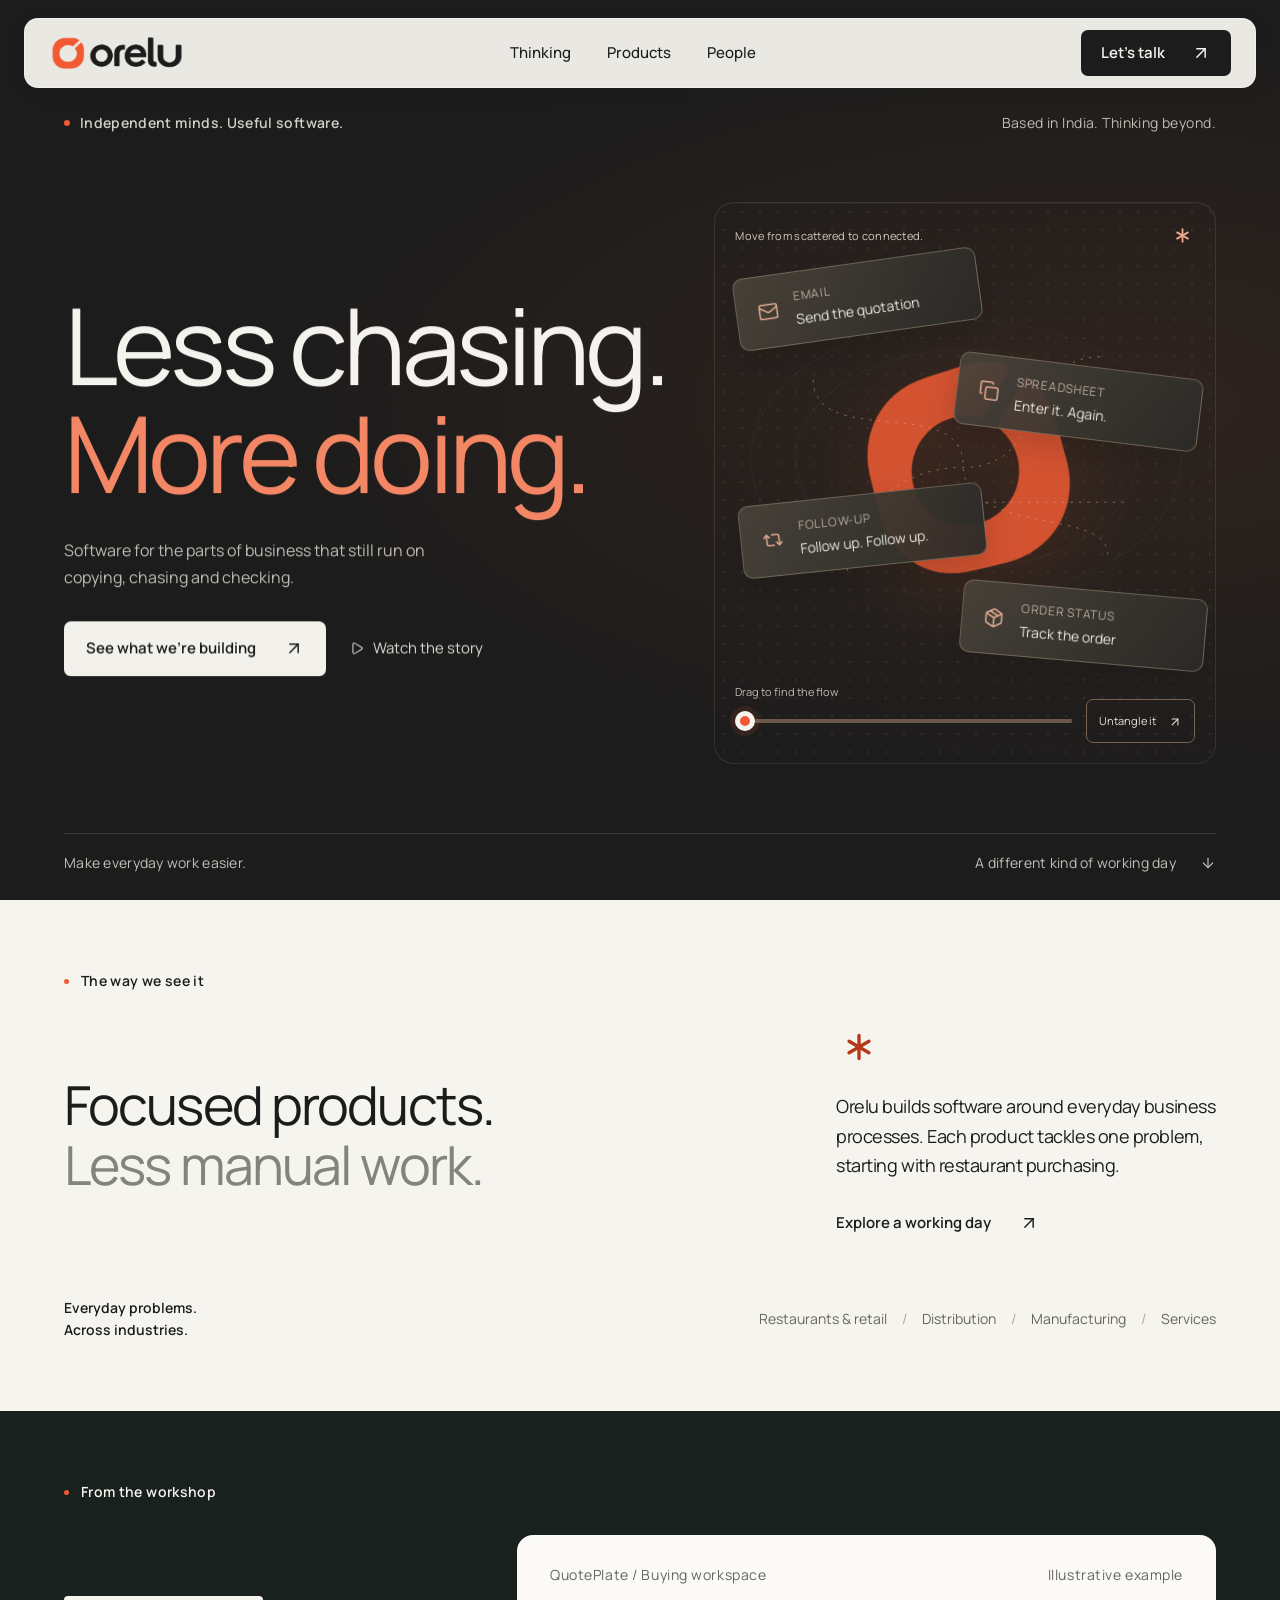
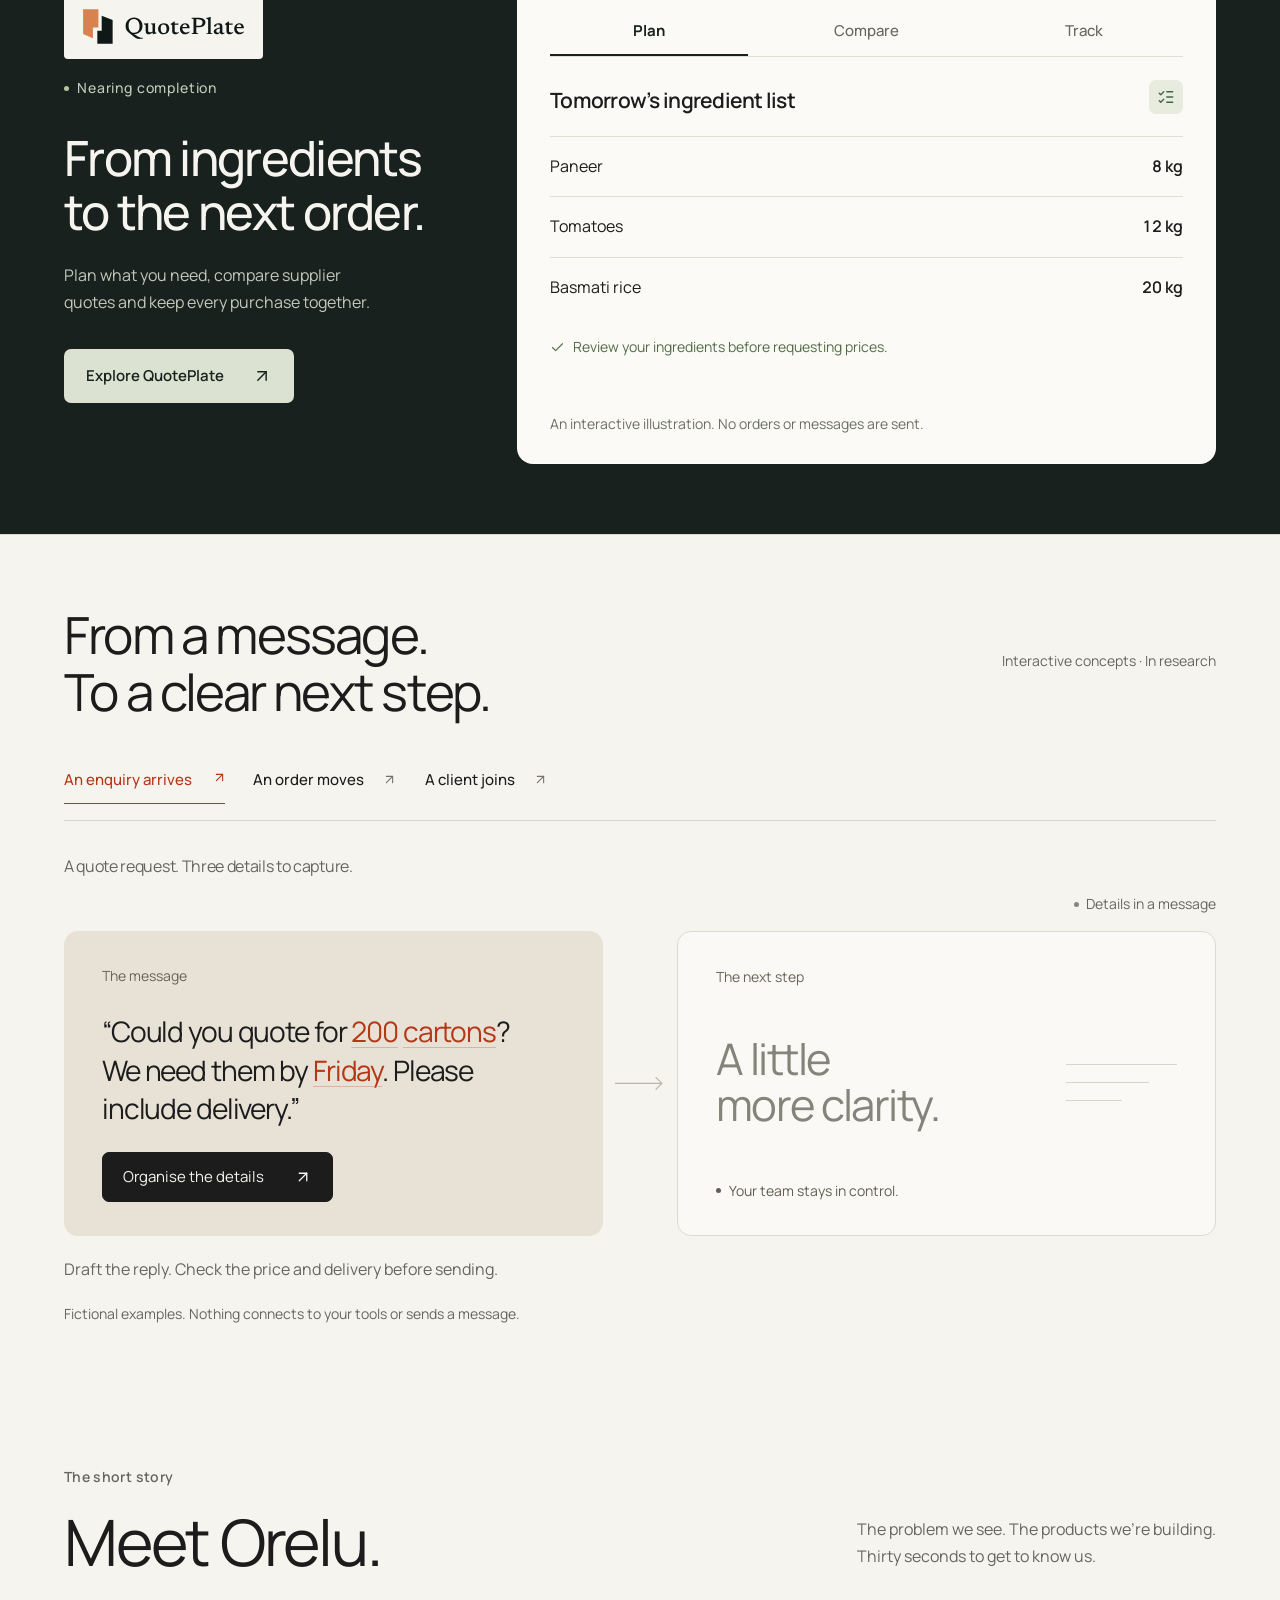
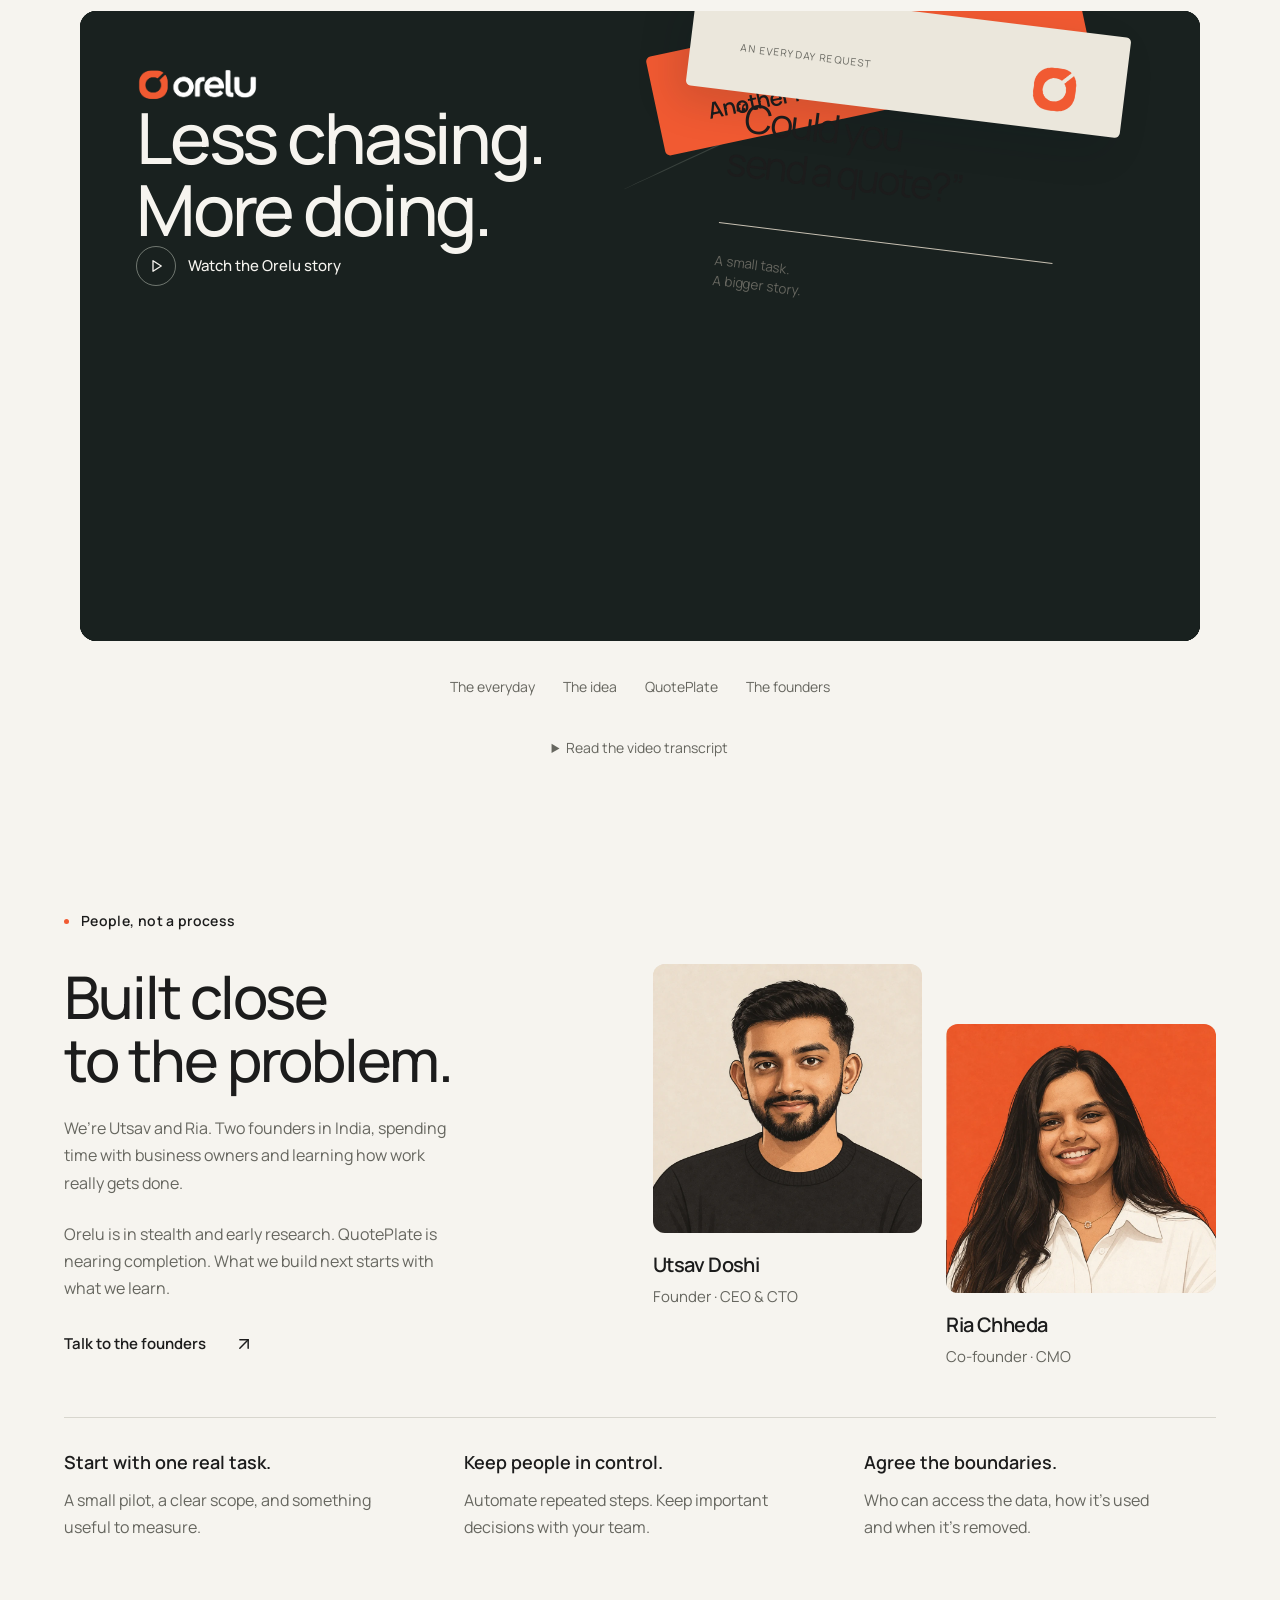
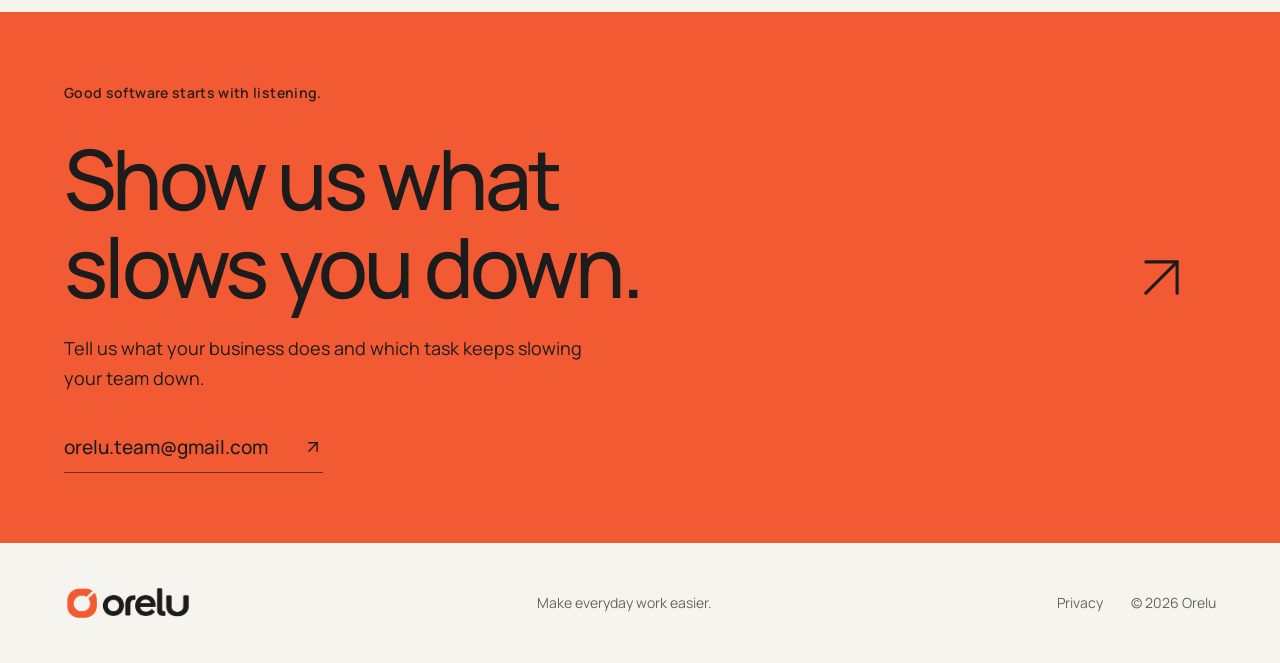
==== commit 526adfe0: "Publish approved Orelu launch film with founder introductions" ====
--- a/index.html
+++ b/index.html
@@ -83,10 +83,10 @@
 <div class="task-demo-bottom"><p class="review-note">Review the missing details before granting access.</p></div></div></div>
 <p class="example-note">Fictional examples. Nothing connects to your tools or sends a message.</p></div></div>
 </section>
-<section id="film" class="film-section section wrap chapter" aria-labelledby="film-title"><div class="film-heading"><div><p class="eyebrow">The short story</p><h2 id="film-title">Meet Orelu.</h2></div><p>The problem we see. The products we’re building.<br>A minute or so to get to know us.</p></div><div class="film-player"><video id="intro-video" tabindex="0" controls playsinline preload="none" poster="assets/orelu-brand-film.jpg" aria-label="Orelu introduction"><source src="assets/orelu-brand-film.mp4" type="video/mp4"><track kind="captions" src="assets/orelu-brand-film.vtt" srclang="en" label="English"><p>Your browser does not support video. <a href="assets/orelu-brand-film.mp4">Download the Orelu introduction</a>.</p></video><button class="film-cover" type="button" aria-label="Play the Orelu introduction with sound" aria-controls="intro-video" hidden>
-<span class="film-cover-copy"><img src="assets/orelu-light.png" alt="" width="147" height="42"><span class="film-cover-title">Behind<br>the busywork.</span><span class="film-cover-play"><svg class="icon" viewBox="0 0 24 24" fill="none" stroke="currentColor" stroke-width="1.75" stroke-linejoin="round" aria-hidden="true"><path d="m8 5 11 7-11 7Z"></path></svg> Watch the Orelu story</span></span>
+<section id="film" class="film-section section wrap chapter" aria-labelledby="film-title"><div class="film-heading"><div><p class="eyebrow">The short story</p><h2 id="film-title">Meet Orelu.</h2></div><p>The problem we see. The products we’re building.<br>Thirty seconds to get to know us.</p></div><div class="film-player"><video id="intro-video" tabindex="0" controls playsinline preload="none" poster="assets/orelu-launch-film.jpg" aria-label="Orelu introduction"><source src="assets/orelu-launch-film.mp4" type="video/mp4"><track kind="captions" src="assets/orelu-launch-film.vtt" srclang="en" label="English"><p>Your browser does not support video. <a href="assets/orelu-launch-film.mp4">Download the Orelu introduction</a>.</p></video><button class="film-cover" type="button" aria-label="Play the Orelu introduction with sound" aria-controls="intro-video" hidden>
+<span class="film-cover-copy"><img src="assets/orelu-light.png" alt="" width="147" height="42"><span class="film-cover-title">Less chasing.<br>More doing.</span><span class="film-cover-play"><svg class="icon" viewBox="0 0 24 24" fill="none" stroke="currentColor" stroke-width="1.75" stroke-linejoin="round" aria-hidden="true"><path d="m8 5 11 7-11 7Z"></path></svg> Watch the Orelu story</span></span>
 <span class="film-cover-art" aria-hidden="true"><span class="cover-orbit"></span><span class="cover-slip slip-back">Another follow-up.</span><span class="cover-slip slip-front"><span class="slip-label">AN EVERYDAY REQUEST</span><span class="slip-message">“Could you<br>send a quote?”</span><span class="slip-rule"></span><span class="slip-foot">A small task.<br>A bigger story.</span><img src="assets/mark.png" alt="" width="64" height="64"></span></span>
-</button></div><div class="film-chapters" aria-label="Jump to a video chapter"><button type="button" aria-controls="intro-video" data-film-time="0.00">The everyday</button><button type="button" aria-controls="intro-video" data-film-time="16.29">The idea</button><button type="button" aria-controls="intro-video" data-film-time="24.45">Our approach</button><button type="button" aria-controls="intro-video" data-film-time="34.17">QuotePlate</button><button type="button" aria-controls="intro-video" data-film-time="55.08">The founders</button></div><p id="film-status" class="film-status" role="status" aria-live="polite"></p><details class="transcript"><summary>Read the video transcript</summary><p>You answer an enquiry. Copy the details into a sheet. Then chase an approval. By the time you're done, there's another one waiting. That's the everyday work we're looking at. The small, repeated jobs that take people away from running their business. Orelu is our way of working on that problem. We're building a family of software products, each focused on one business need. The approach is simple. Connect the information. Automate the repeated steps. And leave the important decisions with the people who know the business. Our first product is QuotePlate. It's nearly ready, and it's built around how restaurants buy their ingredients. Start with a menu. Review what you need. Then bring suppliers and price requests into the same workflow. Compare the quotes, including tax and delivery. Make a decision, and keep a record of what arrives. We're Utsav and Ria, two founders in India. We're still early, listening to business owners across different industries. We start with one task, clear access rules, and a small pilot. If it helps, we build from there. Got something your team keeps doing the hard way? Tell us. Orelu. Make everyday work easier.</p></details></section>
+</button></div><div class="film-chapters" aria-label="Jump to a video chapter"><button type="button" aria-controls="intro-video" data-film-time="0.00">The everyday</button><button type="button" aria-controls="intro-video" data-film-time="4.20">The idea</button><button type="button" aria-controls="intro-video" data-film-time="8.74">QuotePlate</button><button type="button" aria-controls="intro-video" data-film-time="19.66">The founders</button></div><p id="film-status" class="film-status" role="status" aria-live="polite"></p><details class="transcript"><summary>Read the video transcript</summary><p>Another quote to chase. Another detail to copy. We're building Orelu to make everyday work easier. First up: QuotePlate. Helping restaurants organise ingredients, compare supplier quotes, and keep purchases together. Meet Utsav and Ria, the founders behind Orelu. We're starting small, with the work businesses do every day.</p></details></section>
 <section class="people-section section wrap chapter" id="about" aria-labelledby="about-title">
  <div class="section-index"><p class="eyebrow">People, not a process</p></div>
  <div class="people-grid"><div class="people-copy"><h2 id="about-title">Built close<br>to the problem.</h2><p>We’re Utsav and Ria. Two founders in India, spending time with business owners and learning how work really gets done.</p><p>Orelu is in stealth and early research. QuotePlate is nearing completion. What we build next starts with what we learn.</p><a href="mailto:orelu.team@gmail.com" class="text-link">Talk to the founders <svg xmlns="http://www.w3.org/2000/svg" width="20" height="20" viewBox="0 0 24 24" fill="none" stroke="currentColor" stroke-width="1.75" stroke-linecap="round" stroke-linejoin="round" class="lucide lucide-arrow-up-right icon" aria-hidden="true" focusable="false"><path d="M7 7h10v10"></path><path d="M7 17 17 7"></path></svg></a></div><div class="founders"><article class="founder"><div class="portrait avatar avatar-utsav"><img src="assets/founder-avatars.webp" width="1774" height="887" alt="Illustrated avatar for Utsav Doshi" loading="eager" decoding="async"></div><h3>Utsav Doshi</h3><p>Founder · CEO & CTO</p></article><article class="founder"><div class="portrait avatar avatar-ria"><img src="assets/founder-avatars.webp" width="1774" height="887" alt="Illustrated avatar for Ria Chheda" loading="eager" decoding="async"></div><h3>Ria Chheda</h3><p>Co-founder · CMO</p></article></div></div>
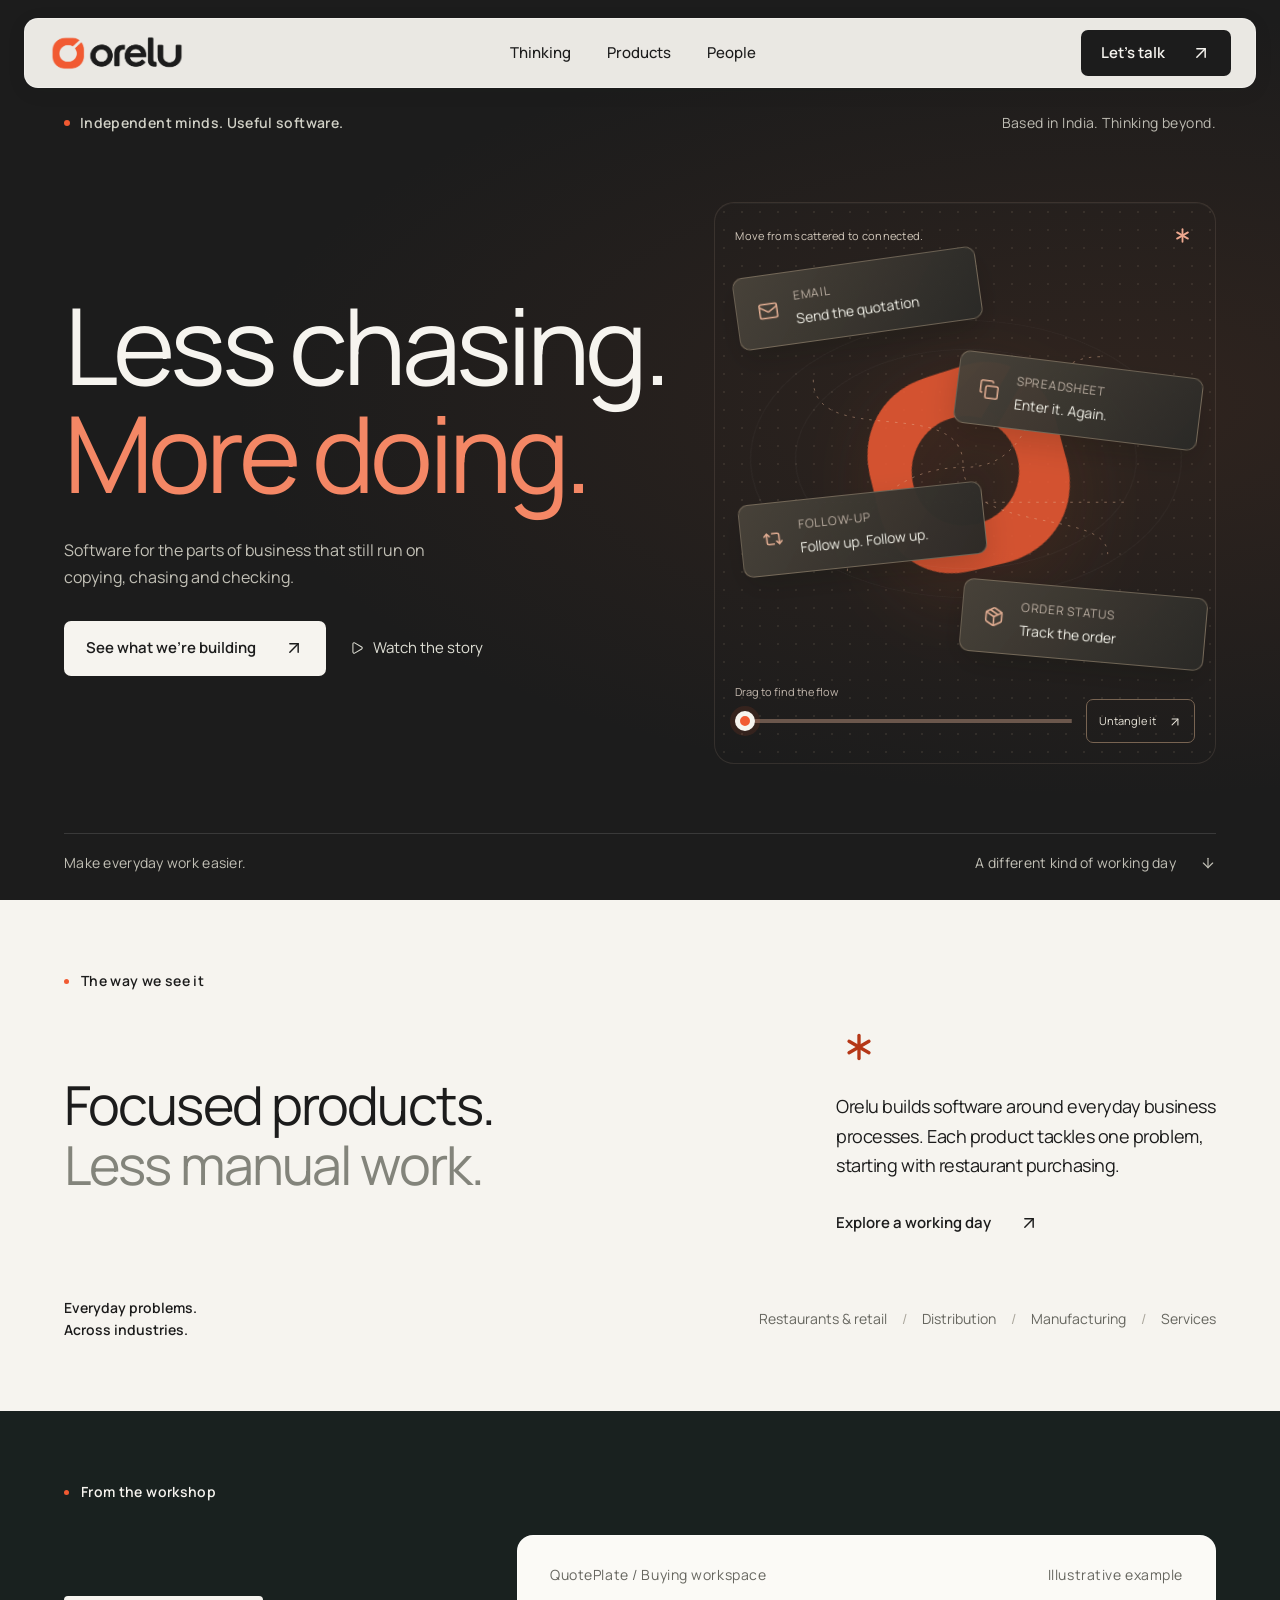
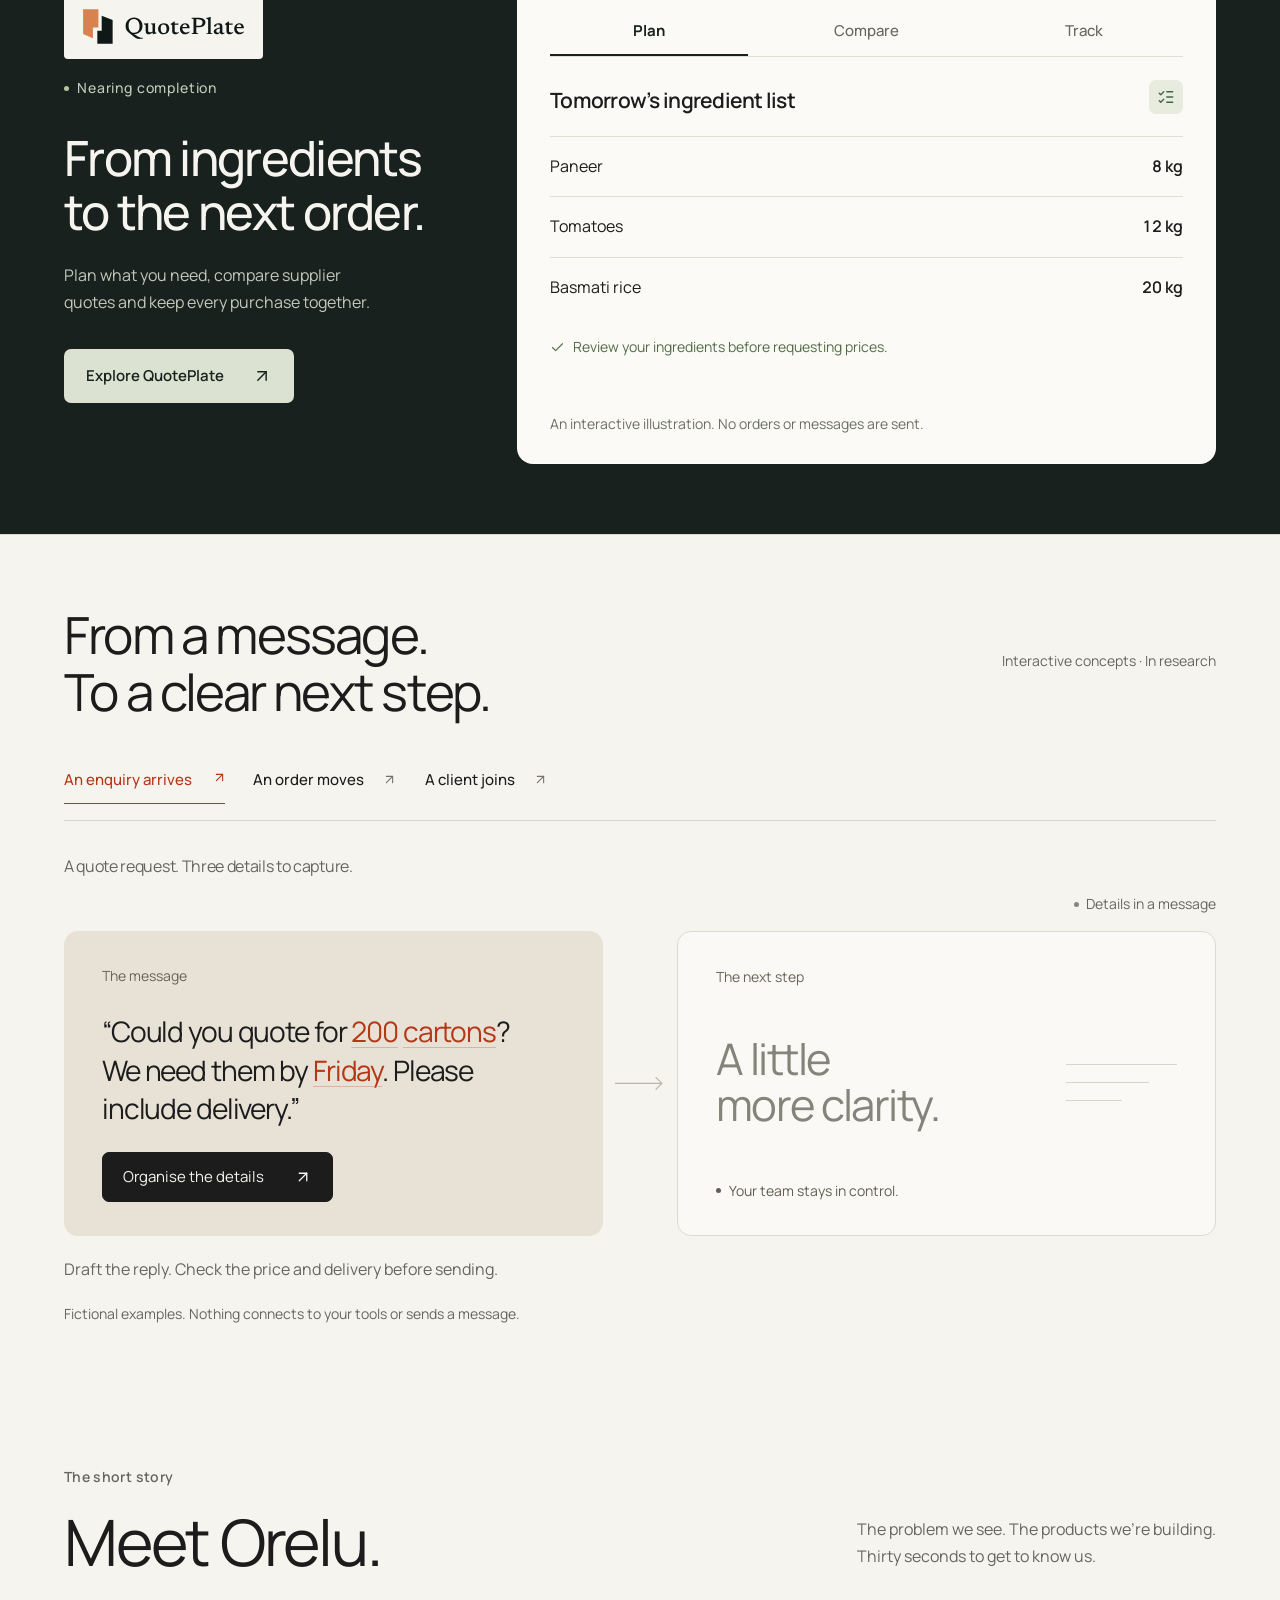
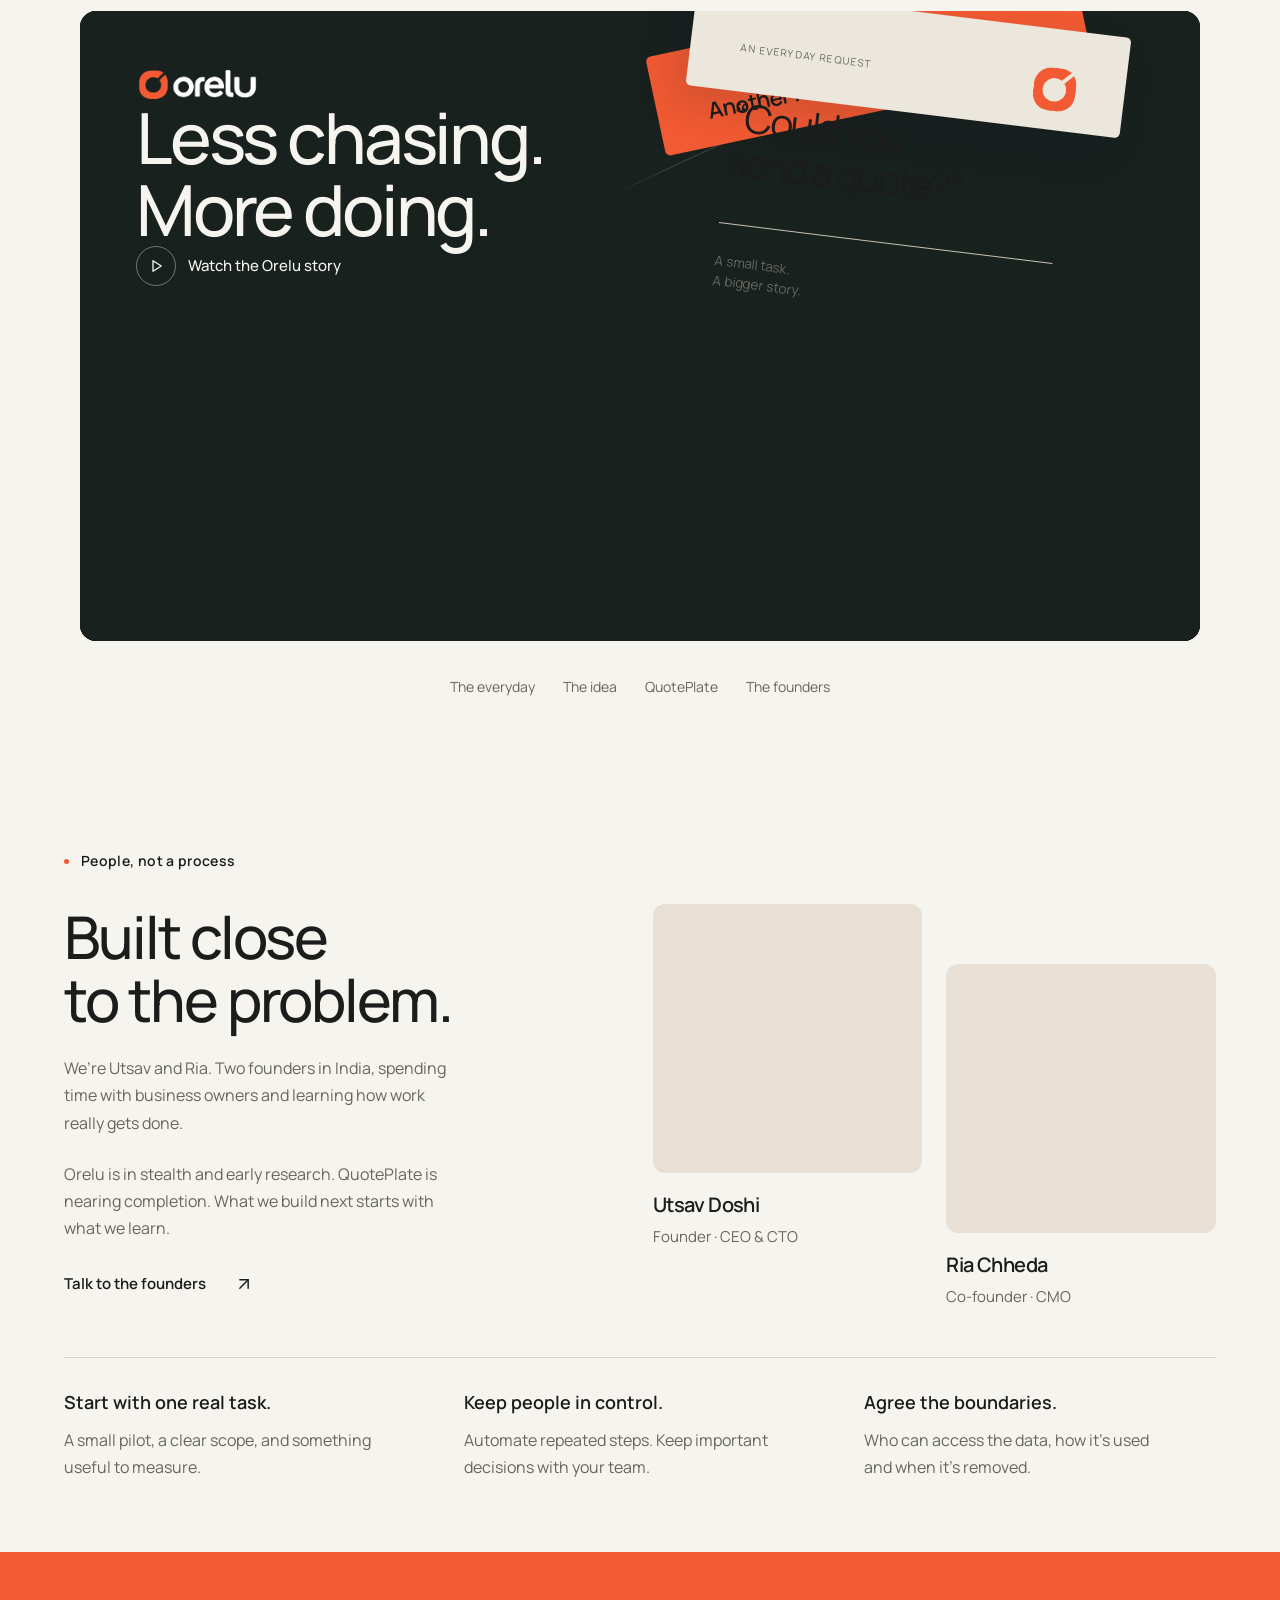
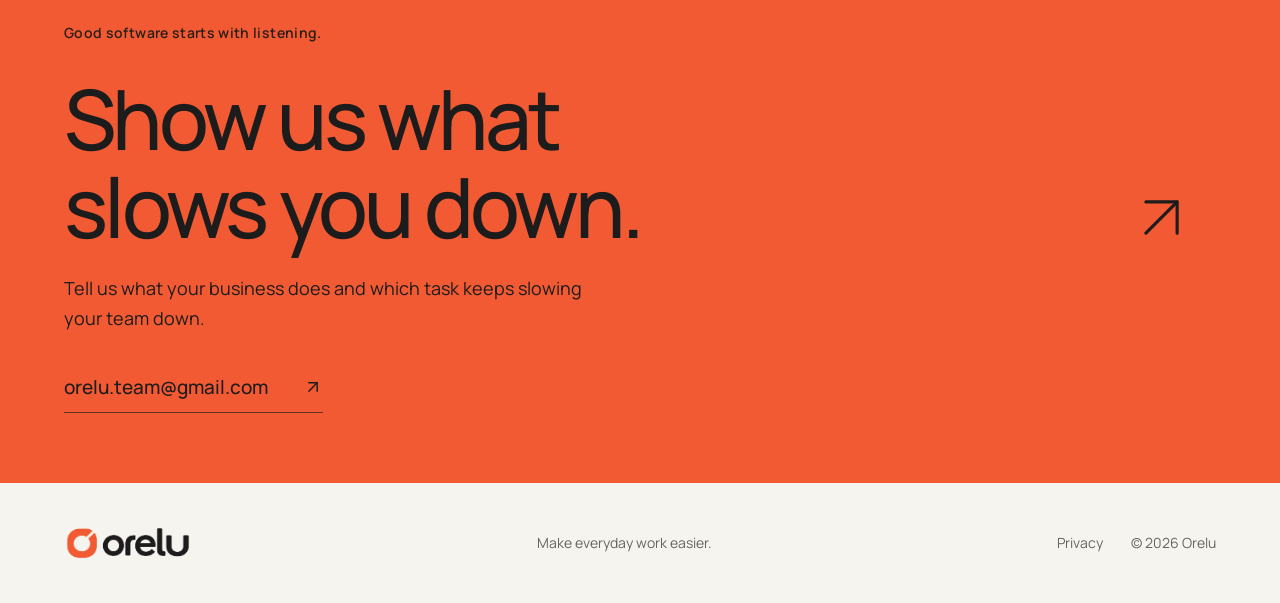
==== commit ebbf0e4c: "Harden page content policies and remove transcript panel" ====
--- a/index.html
+++ b/index.html
@@ -5,7 +5,7 @@
   <meta name="viewport" content="width=device-width, initial-scale=1">
   <meta name="description" content="Orelu builds software to make everyday business work easier. An independent company exploring better ways to work, starting with restaurant procurement through QuotePlate.">
   <meta name="theme-color" content="#F6F4EF">
-  <meta http-equiv="Content-Security-Policy" content="default-src 'self'; script-src 'self'; style-src 'self'; img-src 'self'; font-src 'self'; connect-src 'self'; media-src 'self' blob:; object-src 'none'; base-uri 'none'; form-action 'none'; upgrade-insecure-requests">
+  <meta http-equiv="Content-Security-Policy" content="default-src 'self'; script-src 'self'; style-src 'self'; img-src 'self'; font-src 'self'; connect-src 'self'; media-src 'self' blob:; frame-src 'none'; worker-src 'none'; object-src 'none'; base-uri 'none'; form-action 'none'; upgrade-insecure-requests">
   <meta name="referrer" content="strict-origin-when-cross-origin">
   <title>Orelu — Make everyday work easier.</title>
   <link rel="icon" type="image/png" href="assets/mark.png">
@@ -86,7 +86,7 @@
 <section id="film" class="film-section section wrap chapter" aria-labelledby="film-title"><div class="film-heading"><div><p class="eyebrow">The short story</p><h2 id="film-title">Meet Orelu.</h2></div><p>The problem we see. The products we’re building.<br>Thirty seconds to get to know us.</p></div><div class="film-player"><video id="intro-video" tabindex="0" controls playsinline preload="none" poster="assets/orelu-launch-film.jpg" aria-label="Orelu introduction"><source src="assets/orelu-launch-film.mp4" type="video/mp4"><track kind="captions" src="assets/orelu-launch-film.vtt" srclang="en" label="English"><p>Your browser does not support video. <a href="assets/orelu-launch-film.mp4">Download the Orelu introduction</a>.</p></video><button class="film-cover" type="button" aria-label="Play the Orelu introduction with sound" aria-controls="intro-video" hidden>
 <span class="film-cover-copy"><img src="assets/orelu-light.png" alt="" width="147" height="42"><span class="film-cover-title">Less chasing.<br>More doing.</span><span class="film-cover-play"><svg class="icon" viewBox="0 0 24 24" fill="none" stroke="currentColor" stroke-width="1.75" stroke-linejoin="round" aria-hidden="true"><path d="m8 5 11 7-11 7Z"></path></svg> Watch the Orelu story</span></span>
 <span class="film-cover-art" aria-hidden="true"><span class="cover-orbit"></span><span class="cover-slip slip-back">Another follow-up.</span><span class="cover-slip slip-front"><span class="slip-label">AN EVERYDAY REQUEST</span><span class="slip-message">“Could you<br>send a quote?”</span><span class="slip-rule"></span><span class="slip-foot">A small task.<br>A bigger story.</span><img src="assets/mark.png" alt="" width="64" height="64"></span></span>
-</button></div><div class="film-chapters" aria-label="Jump to a video chapter"><button type="button" aria-controls="intro-video" data-film-time="0.00">The everyday</button><button type="button" aria-controls="intro-video" data-film-time="4.20">The idea</button><button type="button" aria-controls="intro-video" data-film-time="8.74">QuotePlate</button><button type="button" aria-controls="intro-video" data-film-time="19.66">The founders</button></div><p id="film-status" class="film-status" role="status" aria-live="polite"></p><details class="transcript"><summary>Read the video transcript</summary><p>Another quote to chase. Another detail to copy. We're building Orelu to make everyday work easier. First up: QuotePlate. Helping restaurants organise ingredients, compare supplier quotes, and keep purchases together. Meet Utsav and Ria, the founders behind Orelu. We're starting small, with the work businesses do every day.</p></details></section>
+</button></div><div class="film-chapters" aria-label="Jump to a video chapter"><button type="button" aria-controls="intro-video" data-film-time="0.00">The everyday</button><button type="button" aria-controls="intro-video" data-film-time="4.20">The idea</button><button type="button" aria-controls="intro-video" data-film-time="8.74">QuotePlate</button><button type="button" aria-controls="intro-video" data-film-time="19.66">The founders</button></div><p id="film-status" class="film-status" role="status" aria-live="polite"></p></section>
 <section class="people-section section wrap chapter" id="about" aria-labelledby="about-title">
  <div class="section-index"><p class="eyebrow">People, not a process</p></div>
  <div class="people-grid"><div class="people-copy"><h2 id="about-title">Built close<br>to the problem.</h2><p>We’re Utsav and Ria. Two founders in India, spending time with business owners and learning how work really gets done.</p><p>Orelu is in stealth and early research. QuotePlate is nearing completion. What we build next starts with what we learn.</p><a href="mailto:orelu.team@gmail.com" class="text-link">Talk to the founders <svg xmlns="http://www.w3.org/2000/svg" width="20" height="20" viewBox="0 0 24 24" fill="none" stroke="currentColor" stroke-width="1.75" stroke-linecap="round" stroke-linejoin="round" class="lucide lucide-arrow-up-right icon" aria-hidden="true" focusable="false"><path d="M7 7h10v10"></path><path d="M7 17 17 7"></path></svg></a></div><div class="founders"><article class="founder"><div class="portrait avatar avatar-utsav"><img src="assets/founder-avatars.webp" width="1774" height="887" alt="Illustrated avatar for Utsav Doshi" loading="eager" decoding="async"></div><h3>Utsav Doshi</h3><p>Founder · CEO & CTO</p></article><article class="founder"><div class="portrait avatar avatar-ria"><img src="assets/founder-avatars.webp" width="1774" height="887" alt="Illustrated avatar for Ria Chheda" loading="eager" decoding="async"></div><h3>Ria Chheda</h3><p>Co-founder · CMO</p></article></div></div>
--- a/styles.css
+++ b/styles.css
@@ -6,7 +6,7 @@
 .hero:before{content:'';position:absolute;inset:0;background:radial-gradient(ellipse at 85% 45%,#54342b4a,transparent 60%);pointer-events:none}.hero-top,.hero-bottom{position:relative;display:flex;align-items:center;justify-content:space-between;gap:24px;z-index:2}.hero-top .eyebrow{display:flex;align-items:center;gap:10px;color:#d0d0c6}.status-dot{width:6px;height:6px;background:var(--orange);border-radius:50%}.hero-coordinate{font-size:11px;color:#bebcb3;letter-spacing:.03em}.hero-grid{position:relative;display:grid;grid-template-columns:1.13fr 1fr;align-items:center;gap:30px;min-height:640px;padding-block:45px 35px}.hero-copy{position:relative;z-index:2}.hero h1{font-size:clamp(64px,7.8vw,120px);font-weight:500;line-height:1.015;letter-spacing:-.045em;margin:0 0 30px;white-space:nowrap}.hero h1>span{color:#f48765}.hero-intro{color:#c2c0b6;font-size:17px;max-width:390px;margin:0 0 30px;line-height:1.7}.hero-actions{display:flex;gap:24px;align-items:center;flex-wrap:wrap}.watch-link{display:inline-flex;align-items:center;gap:9px;min-height:44px;color:#deded4;font-size:13px}.watch-link:hover{color:white}.watch-link .icon{width:14px;height:14px}.hero-bottom{border-top:1px solid #ffffff20;padding-top:24px;font-size:11px;color:#c2c0b6;letter-spacing:.02em}.hero-bottom a{display:flex;align-items:center;gap:24px;min-height:34px}.hero-bottom .icon{width:16px}.workbench{position:relative;min-width:0;align-self:center;--flow:0}.bench-top{display:flex;align-items:center;justify-content:space-between;font-size:11px;letter-spacing:.025em;color:#c2b7ad;padding-inline:12px}.bench-symbol .icon{width:25px;height:25px;color:#eea88f}.workflow{position:relative;height:420px;isolation:isolate}.workflow:before,.workflow:after{content:'';position:absolute;width:340px;height:340px;left:calc(50% - 170px);top:40px;border:1px solid #ffffff0a;border-radius:50%;transform:rotateX(50deg) rotateZ(-30deg);pointer-events:none}.workflow:after{width:430px;height:430px;left:calc(50% - 215px);top:-5px}.workflow-paths{position:absolute;inset:0;width:100%;height:100%;stroke:#b4785b66;stroke-width:1;stroke-dasharray:3 7;opacity:calc(1 - var(--flow));transition:opacity .15s}.workflow-center{position:absolute;left:27%;top:22%;width:50%;z-index:-1;transform:perspective(700px) rotateY(-15deg) rotateZ(-15deg) scale(calc(1 - var(--flow)*.1));opacity:calc(.85 - var(--flow)*.8);transition:opacity .15s}.workflow-center img{width:100%;filter:drop-shadow(0 22px 36px #ad3e1938)}.task{position:absolute;display:flex;align-items:center;gap:12px;padding:15px 16px;width:225px;min-height:73px;background:linear-gradient(130deg,#38342fee,#252523f5);border:1px solid #84716266;border-radius:10px;color:#f1f0e7;font-size:12px;box-shadow:0 14px 35px #00000020;white-space:nowrap;transform:translate(var(--tx,0px),var(--ty,0px)) rotate(var(--rotation,0deg));will-change:transform;z-index:2}.task small{display:block;font-size:11px;letter-spacing:.1em;color:#bdb0a3;margin-bottom:5px}.task-icon{display:grid;place-items:center;width:30px;height:30px;flex-shrink:0;color:#e0ac91}.task-icon .icon{width:21px;height:21px}.task-quote{left:0;top:26px;--rotation:-8deg}.task-copy{left:48%;top:122px;--rotation:7deg}.task-follow{left:1%;top:264px;--rotation:-6deg}.task-order{left:49%;top:343px;--rotation:5deg}.task-check{margin-left:auto;color:#c5d5b1;opacity:var(--flow);overflow:hidden;width:calc(var(--flow)*19px)}.task-check .icon{width:16px;height:16px}.bench-bottom{position:relative;display:flex;align-items:center;flex-wrap:wrap;gap:14px;padding:16px 12px 0}.range-control{flex:1;min-width:150px}.range-control label{display:block;font-size:11px;color:#c2b7ad;margin-bottom:0}.range-control input{display:block;appearance:none;width:100%;height:44px;margin:0;border:0;border-radius:3px;background:linear-gradient(#6b574c,#6b574c) center/100% 4px no-repeat;accent-color:var(--orange);cursor:ew-resize}.range-control input::-webkit-slider-thumb{appearance:none;width:20px;height:20px;border-radius:50%;border:5px solid #f6f4ef;background:var(--orange);box-shadow:0 0 0 5px #f15a321c}.range-control input::-moz-range-thumb{width:10px;height:10px;border:5px solid #f6f4ef;border-radius:50%;background:var(--orange)}#workflow-label{display:none}.tidy-button{background:none;color:#e8e4d9;border:1px solid #786452;border-radius:7px;font-size:11px;padding:12px;min-height:44px;margin-top:15px;transition:background .2s}.tidy-button .icon{width:14px;height:14px;margin-left:10px}.tidy-button:hover{background:#ffffff0b}.tidy-button[aria-pressed=true]{background:#d6d7c7;color:#1c1c1c;border-color:#d6d7c7}
 .section-index{display:flex;justify-content:space-between;gap:24px;align-items:center;border-top:1px solid var(--line);padding-top:22px;margin-bottom:58px}.section-index>.eyebrow{display:flex;align-items:center;gap:12px}.section-index>.eyebrow:before{content:'';width:5px;height:5px;background:var(--orange);border-radius:50%}.section-index>span{font-size:11px;color:var(--muted)}.manifesto{display:grid;grid-template-columns:1.15fr 1fr;gap:90px;align-items:center}.manifesto h2{font-size:clamp(44px,5.2vw,76px)}.manifesto-copy{max-width:380px;margin-left:auto}.manifesto-copy p{font-size:16px;color:var(--muted);margin:20px 0}.manifesto-copy p:first-of-type{font-size:21px;color:var(--ink);line-height:1.5;letter-spacing:-.025em}.asterisk{display:block;color:var(--dark-orange);margin-bottom:22px}.asterisk .icon{width:46px;height:46px}.workflow-explorer{margin-top:90px}.explorer-heading{display:flex;justify-content:space-between;gap:30px;align-items:end;padding:0 0 30px}.explorer-heading h2{font-size:34px;line-height:1.15;margin:0}.explorer-heading>span{font-size:11px;color:var(--muted);padding-bottom:5px}.explorer-layout{display:grid;grid-template-columns:260px 1fr;border-top:1px solid #d4d0c4}.example-tabs{padding:24px 28px 24px 0;display:flex;flex-direction:column;gap:6px;border-right:1px solid var(--line)}.example-tabs button{display:flex;align-items:center;justify-content:space-between;gap:15px;text-align:left;border:0;background:none;padding:18px 14px;border-radius:0;border-left:2px solid transparent;min-height:54px;font-size:14px;font-weight:500;transition:background .2s,color .2s,border-color .2s}.example-tabs button>.icon{width:16px;height:16px;color:#757267;transition:transform .25s}.example-tabs button:hover{background:#ede9e0}.example-tabs button[aria-selected=true]{background:#ede9e0;color:var(--ink);border-left-color:var(--dark-orange)}.example-tabs button[aria-selected=true]>.icon{color:var(--dark-orange);transform:translate(2px,-2px)}.example-canvas{padding:30px 0 30px 36px;min-width:0}.example-problem{font-size:17px;letter-spacing:-.02em;margin:0 0 24px;max-width:620px;min-height:28px}.example-note{font-size:12px;color:var(--muted);margin:24px 0 0;max-width:570px}.industry-note{display:flex;gap:35px;justify-content:space-between;align-items:center;border-bottom:1px solid var(--line);padding:28px 0}.industry-note>span{font-size:12px;line-height:1.5;font-weight:600}.industry-note p{font-size:12px;color:var(--muted);margin:0}.industry-note p span{margin-inline:12px;color:#aaa69c}
 .products{padding-top:30px}.product-card{position:relative;display:grid;grid-template-columns:.72fr 1.28fr;gap:10px;border-radius:20px;overflow:hidden;background:var(--green);min-height:620px}.product-copy{padding:48px 38px;color:var(--paper);position:relative;z-index:1}.product-brand{display:flex;flex-direction:column;align-items:start;gap:22px;margin-bottom:38px}.product-brand img{width:175px;background:#f6f4ef;border-radius:4px;padding:9px 12px;box-sizing:content-box}.status{font-size:11px;font-weight:500;letter-spacing:.06em;color:#c0cbb9;display:flex;align-items:center;gap:8px}.status:before{content:'';width:5px;height:5px;background:#b6c59e;border-radius:50%}.product-copy h2{font-size:clamp(30px,3.2vw,45px);line-height:1.12;letter-spacing:-.035em;margin:0 0 22px}.product-copy>p{font-size:16px;color:#c0c9bc;max-width:320px;margin-bottom:32px}.product-copy .button{background:#dce2d1;color:#19211f}.product-copy .button:hover{background:#eef1e7}.product-stage{position:relative;display:flex;align-items:center;justify-content:center;padding:42px 32px 42px 0;min-width:0;isolation:isolate}.product-stage:before{content:'';position:absolute;width:600px;height:600px;right:-140px;bottom:-250px;background:radial-gradient(ellipse,#83935b35,transparent 65%);z-index:-1}.product-preview{width:100%;padding:25px 27px;background:#fbfaf6;border:1px solid #ffffff70;border-radius:12px;color:var(--ink);box-shadow:0 8px 28px #101a161a;min-width:0}.preview-header{display:flex;align-items:center;justify-content:space-between;flex-wrap:wrap;gap:8px;font-size:11px;letter-spacing:.04em;color:var(--muted)}.product-tabs{display:flex;gap:20px;border-bottom:1px solid #dedfd5;margin:22px 0}.product-tabs button{flex:1;border:0;border-bottom:2px solid transparent;background:none;color:var(--muted);padding:12px 4px;min-height:44px;font-size:13px;font-weight:500;transition:color .2s,border-color .2s}.product-tabs button:hover{color:var(--ink);border-bottom-color:#afb8a7}.product-tabs button[aria-selected=true]{color:var(--green);border-bottom-color:var(--green);font-weight:700}.preview-panel{min-height:255px}.panel-title{display:flex;align-items:center;justify-content:space-between;gap:12px;margin:22px 0}.panel-title h4{font-size:21px;letter-spacing:-.035em;font-weight:600;margin:7px 0 0}.preview-icon{display:grid;place-items:center;border-radius:7px;background:#e7ecdf;width:34px;height:34px;flex-shrink:0;color:#436444}.preview-icon .icon{width:18px;height:18px}.ingredient-row{display:flex;justify-content:space-between;gap:12px;border-top:1px solid #dedfd5;padding:16px 0;font-size:13px;font-variant-numeric:tabular-nums}.ingredient-row>span:last-child{font-weight:600}.record-label{color:#446343;font-size:11px}.compare-head{display:flex;justify-content:space-between;gap:10px;font-size:11px;padding-bottom:9px;color:#61685c}.preview-note{font-size:11px;color:#526c47;margin-top:7px;padding-top:12px;line-height:1.5}.preview-note .icon{width:15px;height:15px;margin-right:5px}.preview-disclaimer{font-size:11px;line-height:1.6;color:#6a7065;margin:22px 0 0}
-.film-section{padding-top:10px}.film-heading{display:flex;align-items:end;justify-content:space-between;gap:30px;margin-bottom:35px}.film-heading .eyebrow{margin-bottom:20px;color:var(--muted)}.film-heading>p{font-size:14px;color:var(--muted);margin:0 0 5px}.film-section video{display:block;width:100%;aspect-ratio:16/9;max-height:720px;background:#19211f;object-fit:contain;border-radius:16px}.film-chapters{display:flex;flex-wrap:wrap;gap:22px;margin-top:16px}.film-chapters button{min-height:44px;padding:8px 0;border:0;border-bottom:1px solid transparent;background:none;font-size:12px;color:#66665f;transition:color .2s,border-color .2s}.film-chapters button:hover{color:var(--ink);border-color:var(--ink)}.film-status{font-size:13px;color:var(--muted);margin:14px 0 0}.film-status:empty{display:none}.transcript{font-size:11px;color:var(--muted);margin-top:14px}.transcript summary{min-height:35px;cursor:pointer;width:fit-content;align-content:center}.transcript p{font-size:14px;max-width:850px;margin-top:16px}
+.film-section{padding-top:10px}.film-heading{display:flex;align-items:end;justify-content:space-between;gap:30px;margin-bottom:35px}.film-heading .eyebrow{margin-bottom:20px;color:var(--muted)}.film-heading>p{font-size:14px;color:var(--muted);margin:0 0 5px}.film-section video{display:block;width:100%;aspect-ratio:16/9;max-height:720px;background:#19211f;object-fit:contain;border-radius:16px}.film-chapters{display:flex;flex-wrap:wrap;gap:22px;margin-top:16px}.film-chapters button{min-height:44px;padding:8px 0;border:0;border-bottom:1px solid transparent;background:none;font-size:12px;color:#66665f;transition:color .2s,border-color .2s}.film-chapters button:hover{color:var(--ink);border-color:var(--ink)}.film-status{font-size:13px;color:var(--muted);margin:14px 0 0}.film-status:empty{display:none}
 .people-section{padding-top:10px}.people-grid{display:grid;grid-template-columns:1fr 1.1fr;gap:90px;align-items:center}.people-copy>p{max-width:390px;font-size:16px;color:var(--muted);margin:24px 0 0}.people-copy .text-link{margin-top:20px}.founders{display:grid;grid-template-columns:1fr 1fr;gap:24px;align-items:start}.founder:last-child{margin-top:60px}.portrait{position:relative;overflow:hidden;border-radius:12px;background:#e8e0d5;aspect-ratio:1}.avatar img{max-width:none;width:200%;height:100%;object-fit:fill;transition:transform .6s var(--ease)}.avatar-ria img{margin-left:-100%}.founder:hover .avatar img{transform:scale(1.025)}.founder h3{font-size:17px;font-weight:600;letter-spacing:-.03em;margin:18px 0 6px}.founder p{font-size:11px;color:var(--muted);margin:0}.principles{display:grid;grid-template-columns:repeat(3,1fr);gap:45px;border-top:1px solid var(--line);padding-top:30px;margin-top:75px}.principles article{max-width:310px}.principles span{font-size:16px;font-weight:600}.principles p{font-size:14px;color:var(--muted);margin:12px 0 0}.contact-section{background:var(--orange);padding:75px 0 85px}.contact-grid{display:flex;justify-content:space-between;align-items:center;gap:50px}.contact-section .eyebrow{margin-bottom:30px;color:#2a1e18}.contact-section h2{font-size:clamp(48px,6.5vw,96px);font-weight:500;letter-spacing:-.045em}.email-link{display:inline-flex;gap:35px;align-items:center;border-bottom:1px solid #633424;padding-bottom:12px;margin-top:40px;font-size:19px;font-weight:500;transition:gap .3s var(--ease)}.email-link:hover{gap:45px}.contact-arrow{display:grid;place-items:center;width:110px;height:110px;transition:transform .25s var(--ease)}.contact-arrow .icon{width:75px;height:75px;stroke-width:1}.contact-arrow:hover{transform:translate(5px,-5px)}.footer{display:flex;align-items:center;justify-content:space-between;gap:25px;padding-block:38px}.footer img{width:128px}.footer p{font-size:12px;color:var(--muted);margin:0}.footer div{display:flex;gap:28px;font-size:11px;color:var(--muted);align-items:center}.footer a{min-height:44px;display:flex;align-items:center}.footer>span{font-size:11px;color:var(--muted)}.legal{max-width:840px;margin:70px auto 100px;padding-inline:var(--space)}.legal h1{font-size:clamp(44px,5vw,70px);line-height:1.05;font-weight:500;margin:30px 0}.legal h2{font-size:28px;margin-top:40px}.legal p{font-size:16px;color:var(--muted)}.legal a{text-decoration:underline;text-underline-offset:4px}
 
 /* Each concept changes locally; review stays visible in both states. */
@@ -222,7 +222,7 @@
 .film-heading h2{font-size:clamp(44px,5vw,64px)}
 .film-section .film-player{width:100%;max-width:1120px;margin-inline:auto;container-type:inline-size}
 .film-chapters{justify-content:center;margin-top:24px}
-.transcript{margin-top:16px}.transcript summary{margin-inline:auto}.transcript p{margin-inline:auto}
+
 .people-grid{gap:clamp(40px,6vw,88px)}
 .people-copy h2{font-size:clamp(42px,4.6vw,64px)}
 .people-copy>p{line-height:1.75}
@@ -259,9 +259,9 @@
 }
 
 /* Keep supporting copy readable at every breakpoint. */
-body#top :is(.eyebrow,.hero-coordinate,.hero-bottom,.section-index>span,.explorer-heading>span,.example-note,.task-demo-top,.demo-state,.desk-overline,.review-stamp,.status,.preview-header,.compare-head,.record-label,.preview-note,.preview-disclaimer,.film-chapters button,.film-status,.transcript,.founder p,.footer p,.footer div,.industry-note>span,.industry-note p){font-size:14px;line-height:1.55}
+body#top :is(.eyebrow,.hero-coordinate,.hero-bottom,.section-index>span,.explorer-heading>span,.example-note,.task-demo-top,.demo-state,.desk-overline,.review-stamp,.status,.preview-header,.compare-head,.record-label,.preview-note,.preview-disclaimer,.film-chapters button,.film-status,.founder p,.footer p,.footer div,.industry-note>span,.industry-note p){font-size:14px;line-height:1.55}
 body#top :is(.header nav a,.contact-link,.menu-toggle,.button,.watch-link,.text-link,.example-tabs button,.organise-button,.product-tabs button,.film-cover-play){font-size:15px;line-height:1.5}
-body#top :is(.hero-intro,.manifesto-copy p,.example-problem,.review-note,.product-copy>p,.ingredient-row,.film-heading>p,.people-copy>p,.principles p,.transcript p){font-size:16px;line-height:1.7}
+body#top :is(.hero-intro,.manifesto-copy p,.example-problem,.review-note,.product-copy>p,.ingredient-row,.film-heading>p,.people-copy>p,.principles p){font-size:16px;line-height:1.7}
 body#top .manifesto-copy p:first-of-type{font-size:18px;line-height:1.65}
 body#top :is(.principles span,.founder h3){font-size:18px;line-height:1.4}
 body#top .organised-details dt{font-size:14px;line-height:1.5}
@@ -271,7 +271,7 @@
 body#top .review-note{max-width:48ch}
 body#top .task-demo-bottom{gap:32px}
 body#top .film-chapters{gap:12px 28px}
-body#top .transcript summary{min-height:44px}
+
 body#top .industry-note{flex-wrap:wrap;gap:20px}
 body#top .preview-panel{min-height:310px}
 body#top .footer div{flex-wrap:wrap}
